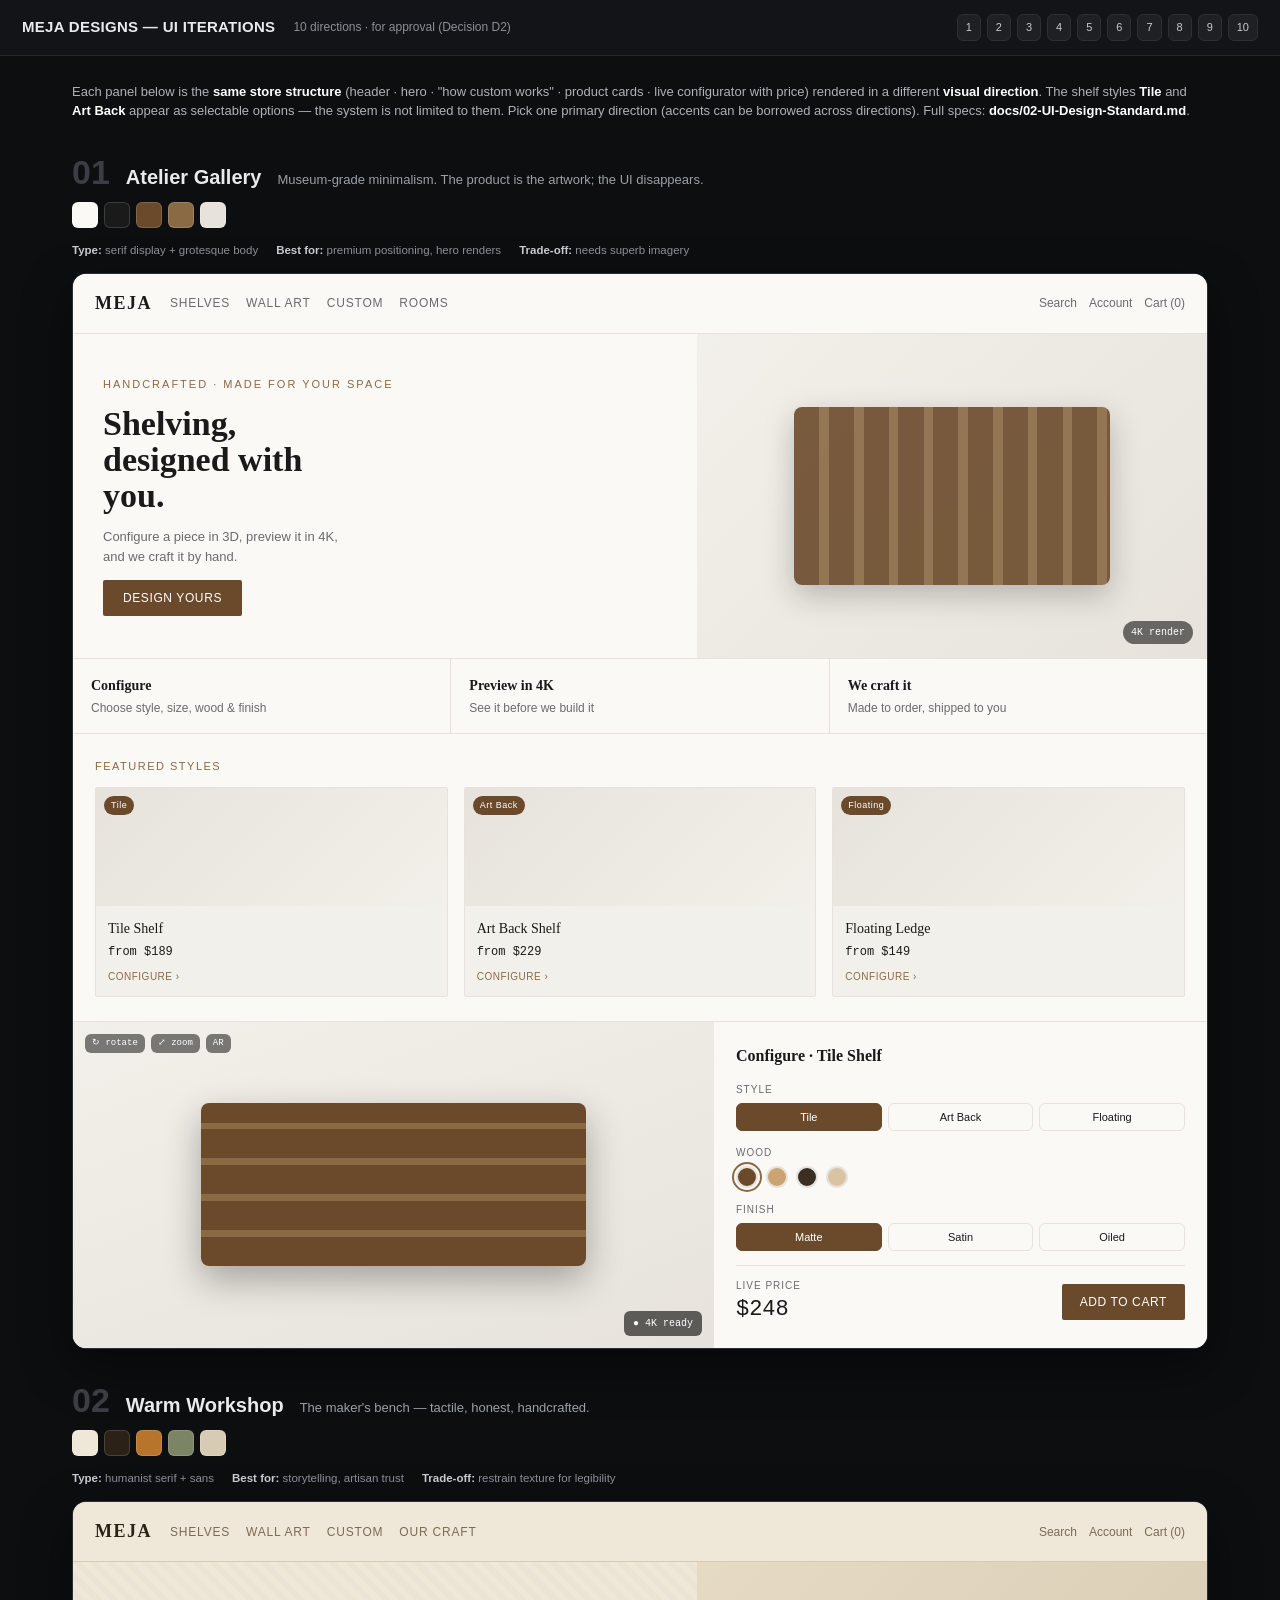
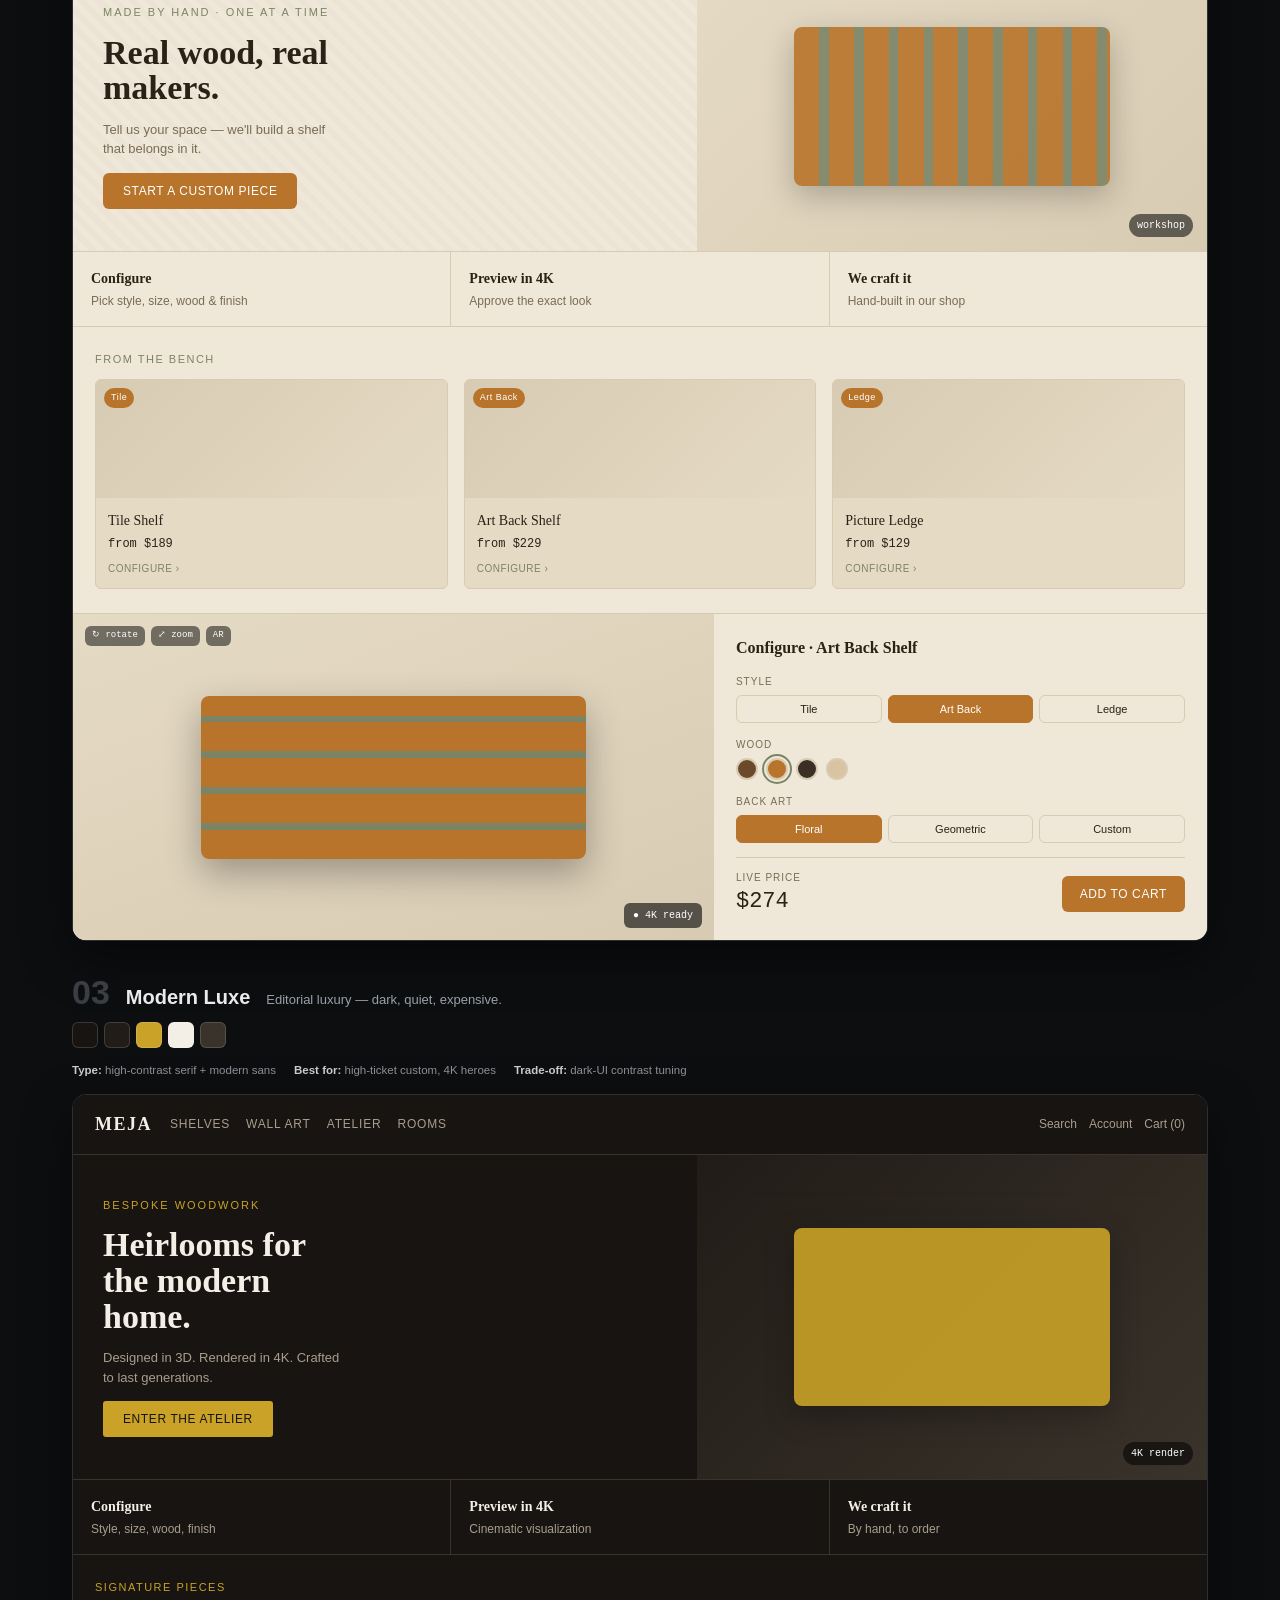
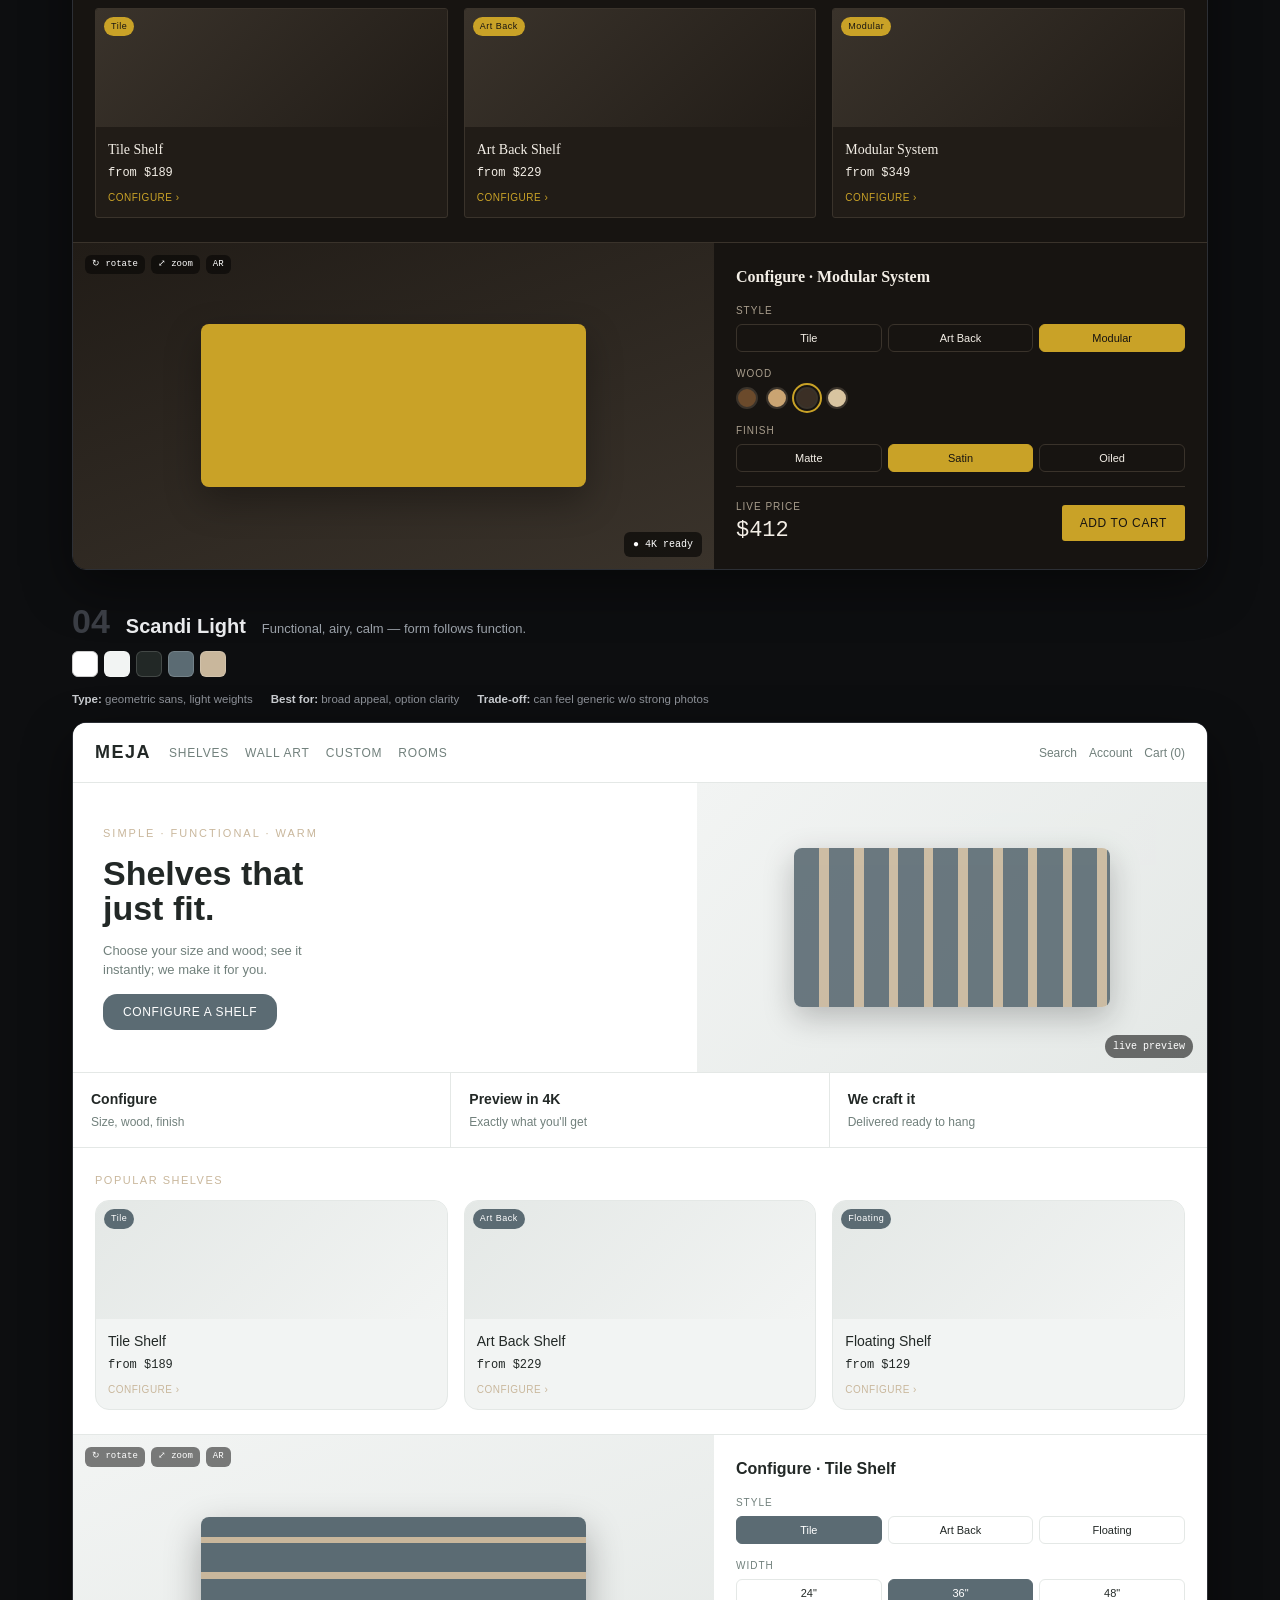
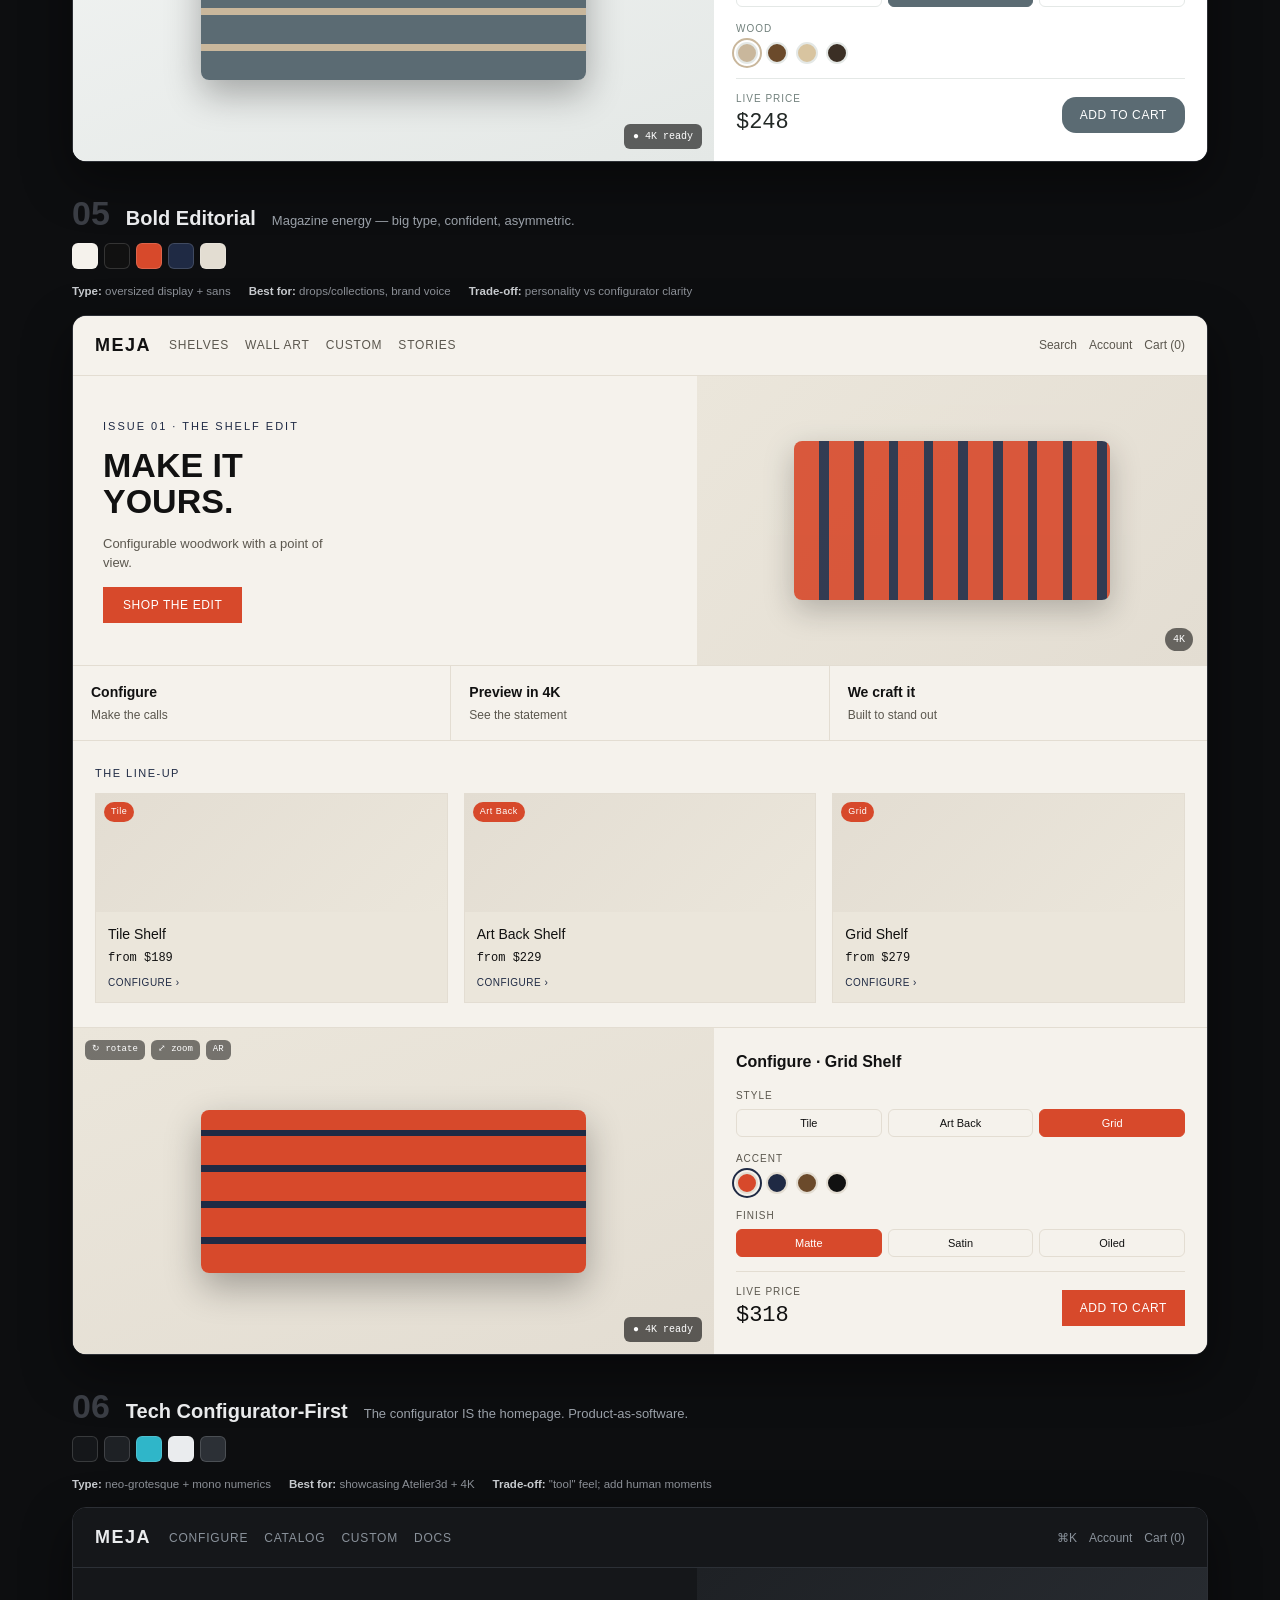
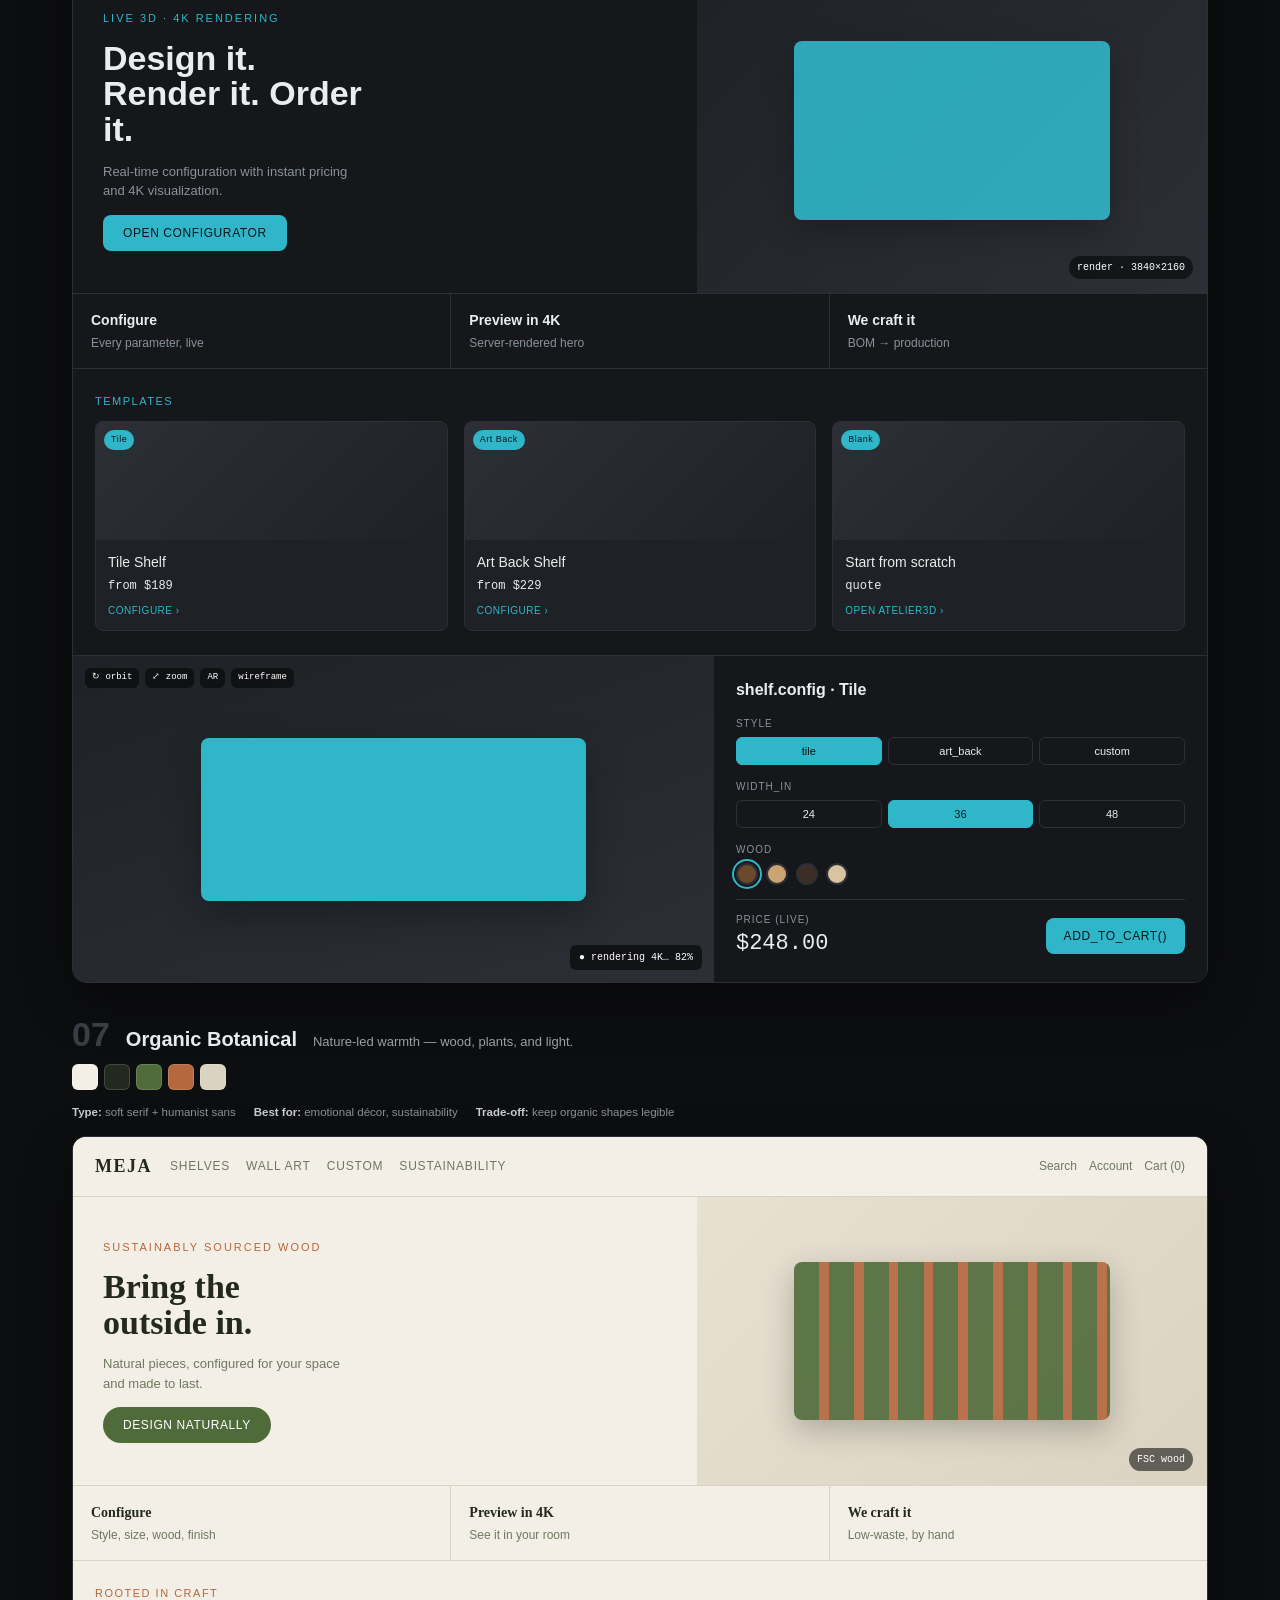
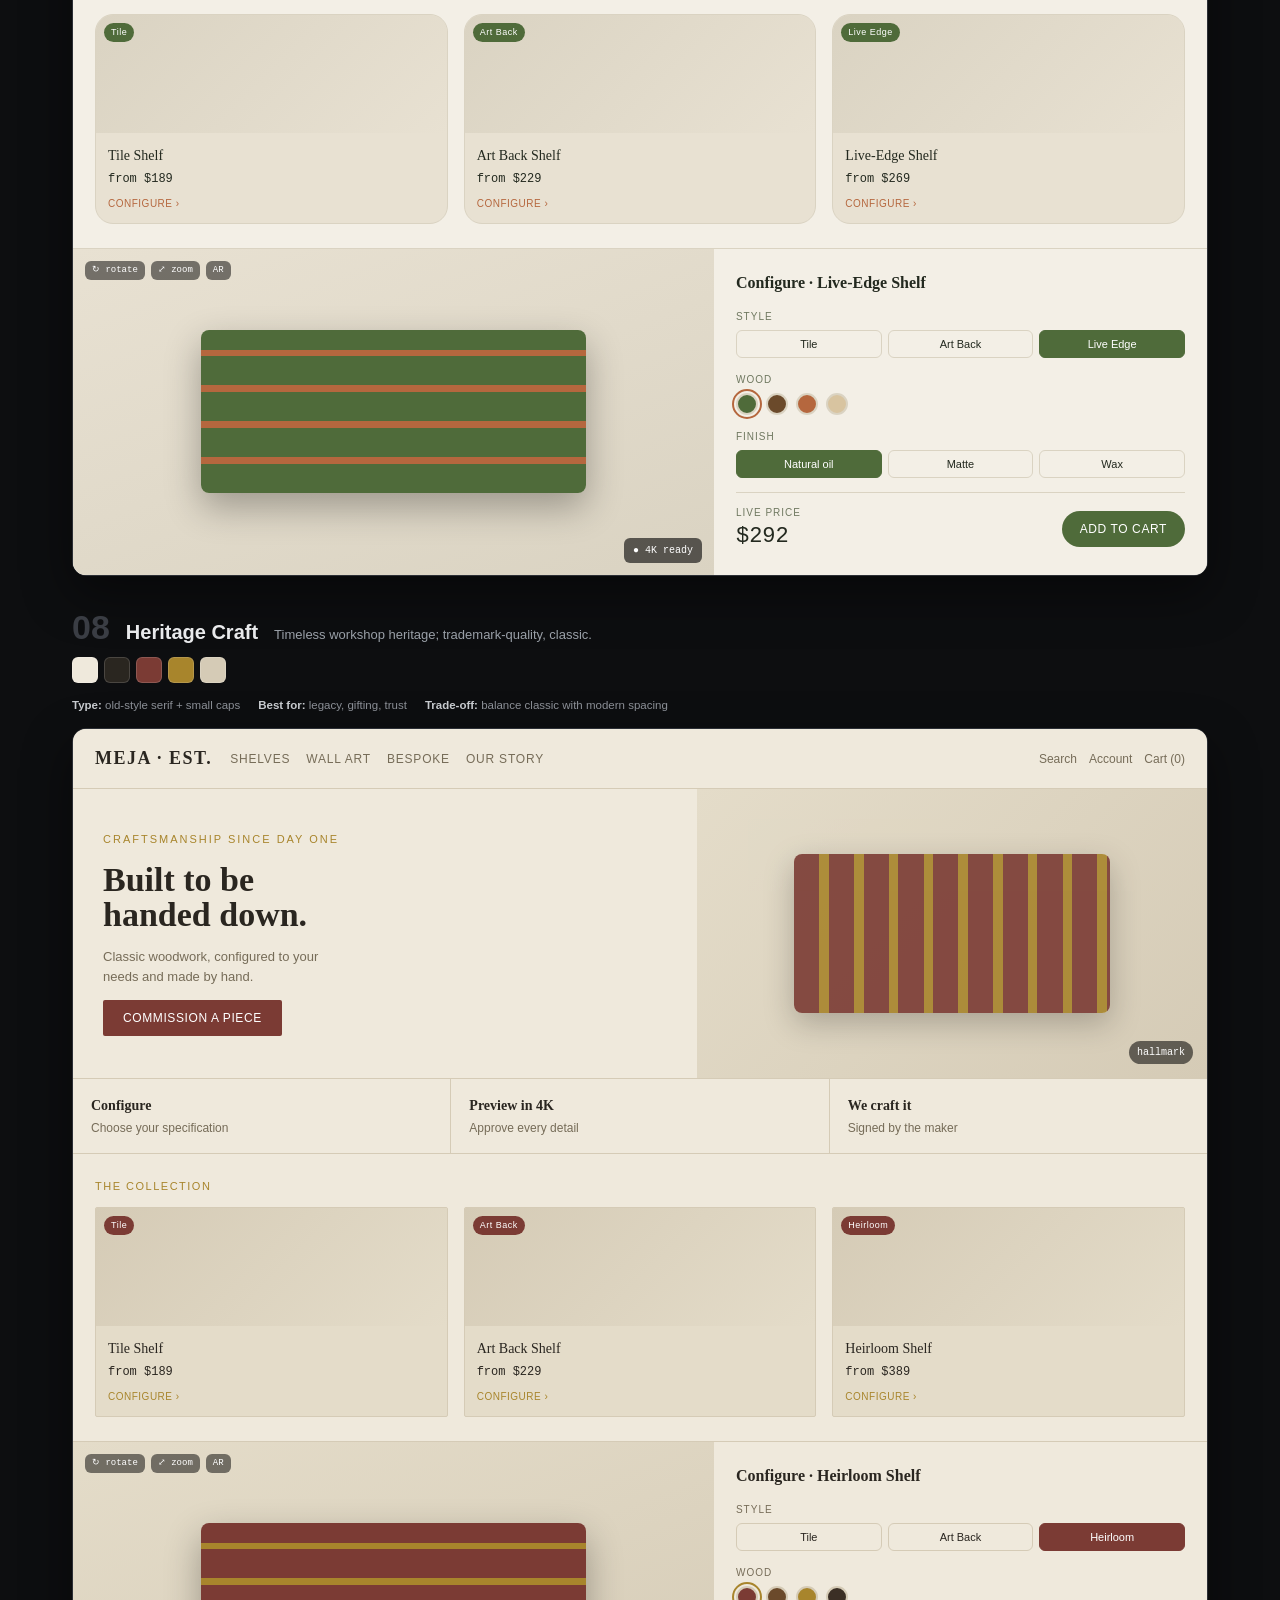
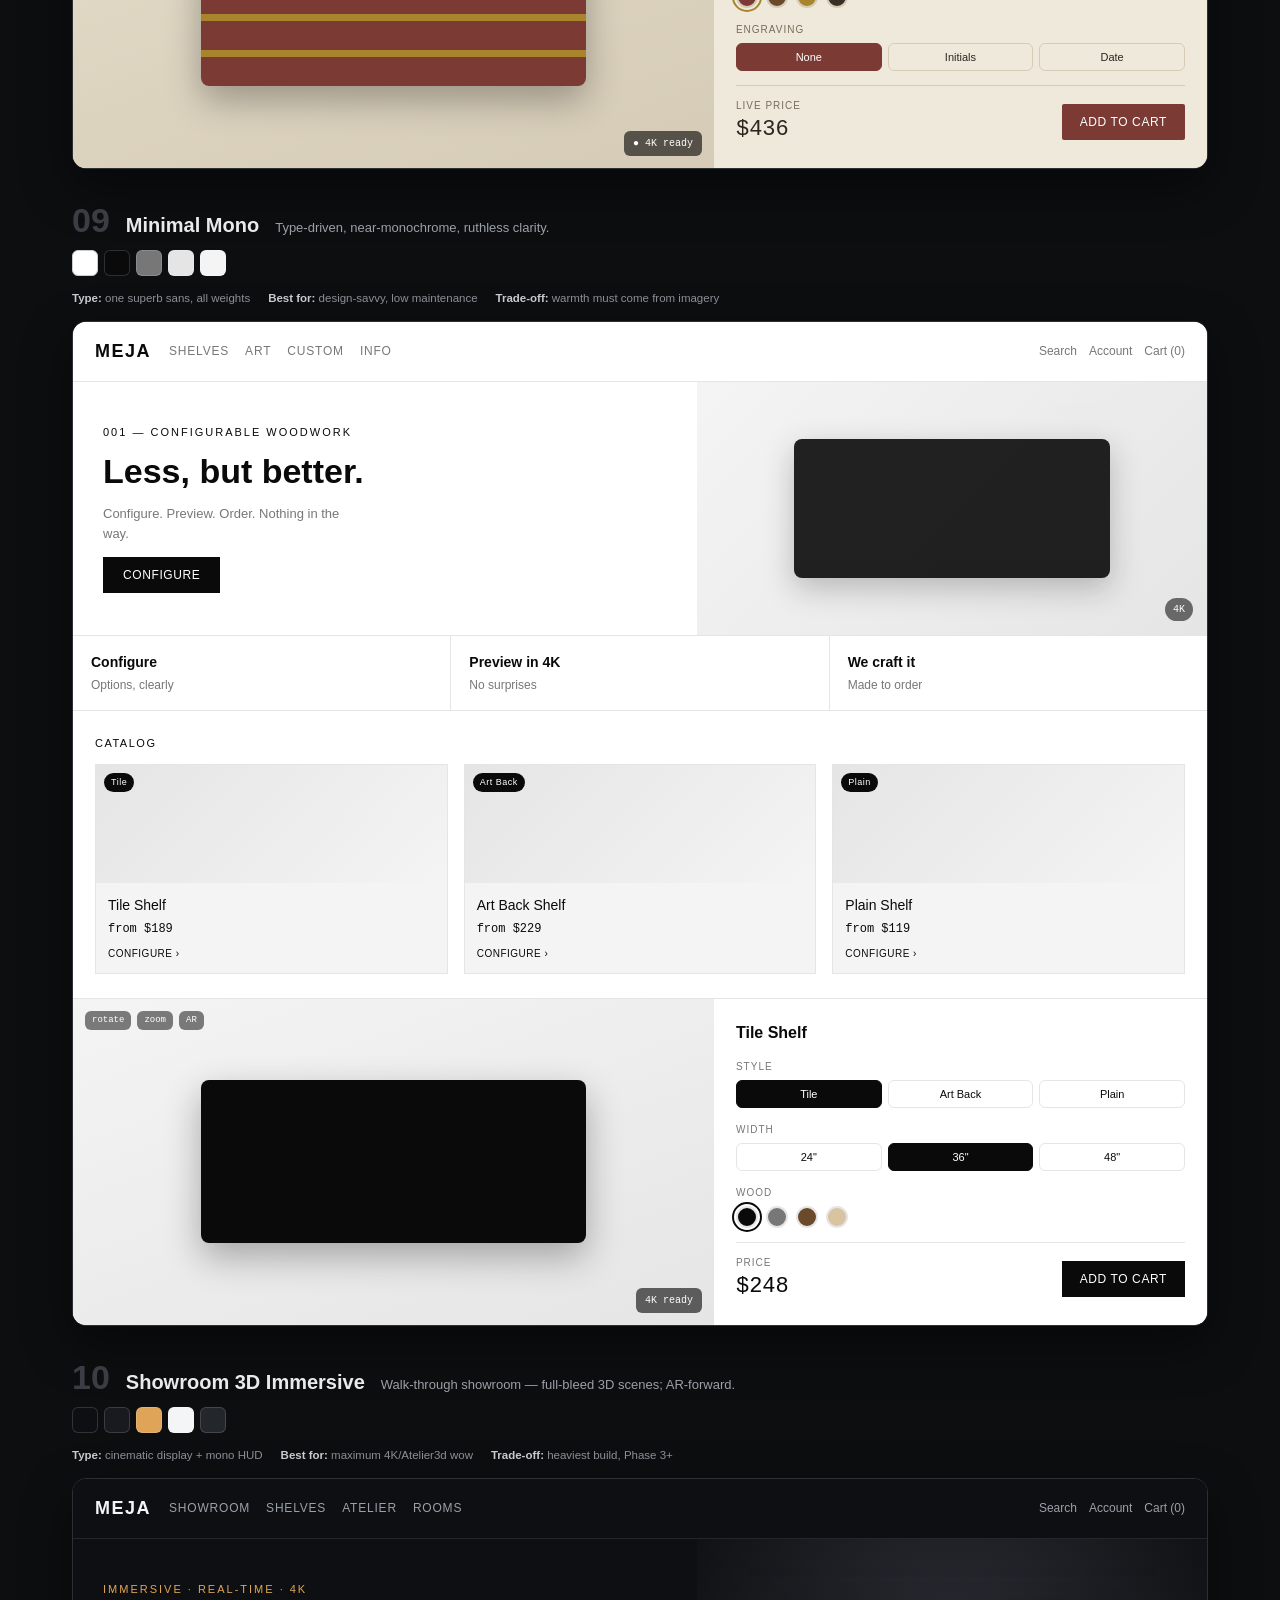
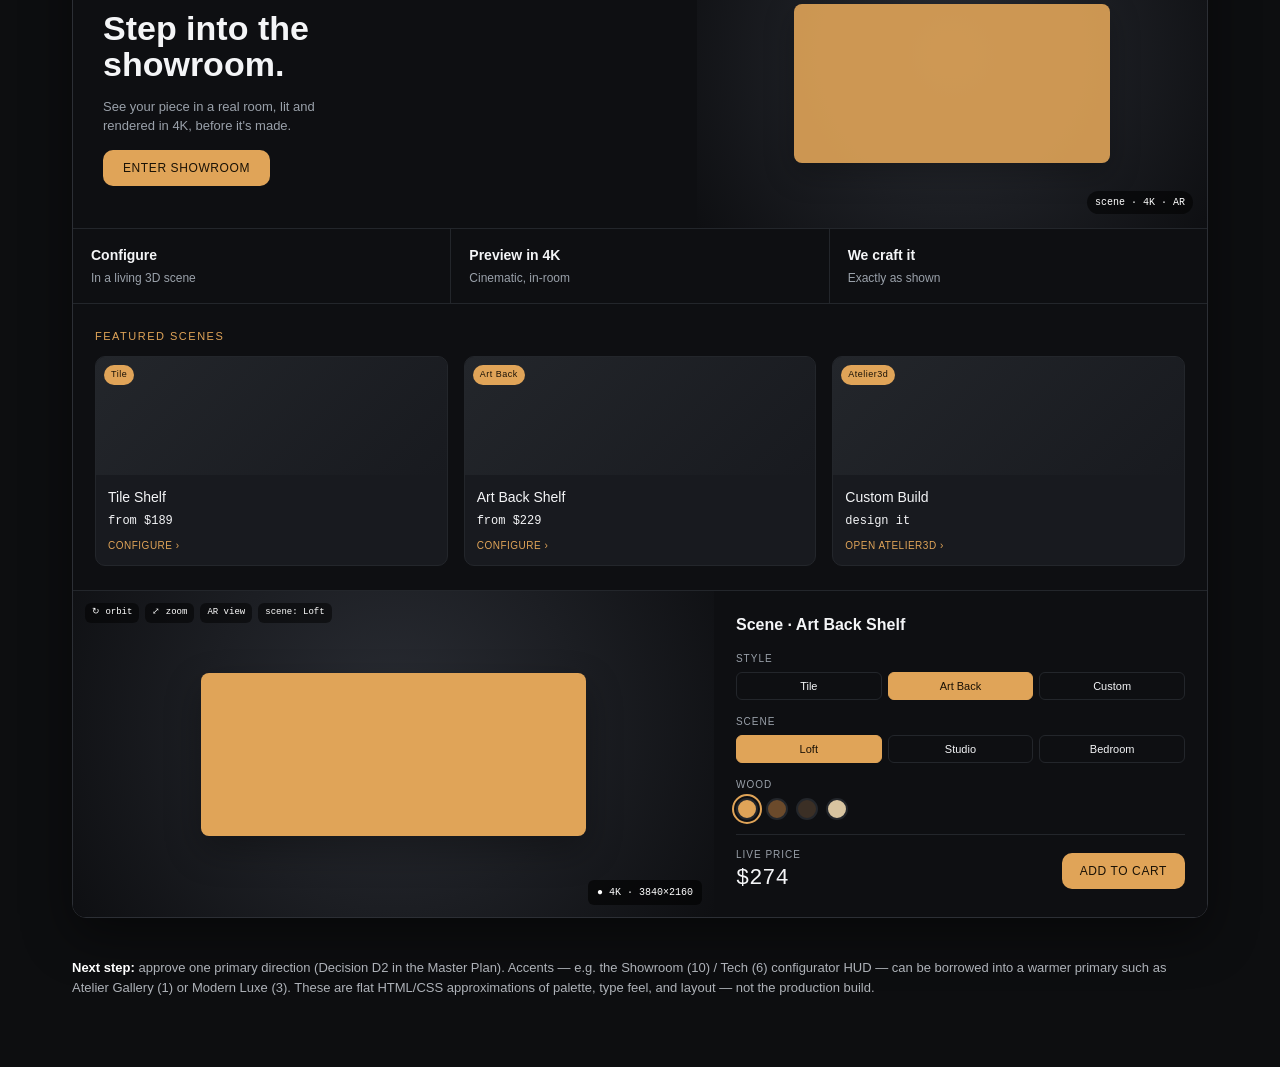
==== mockups/index.html @ ef93d85d "Add MEJA Shopify WebStore plan: master plan, UI standard (10 iterations), workflows - docs/01-Master" ====
<!DOCTYPE html>
<html lang="en">
<head>
<meta charset="UTF-8" />
<meta name="viewport" content="width=device-width, initial-scale=1.0" />
<title>MEJA Designs — 10 UI Iterations (for approval)</title>
<style>
  /* ============ GALLERY CHROME ============ */
  *{box-sizing:border-box}
  html{scroll-behavior:smooth}
  body{margin:0;font-family:-apple-system,BlinkMacSystemFont,"Segoe UI",Roboto,Helvetica,Arial,sans-serif;background:#0d0e10;color:#e9eaec;line-height:1.5}
  a{color:inherit}
  .gallery-head{position:sticky;top:0;z-index:50;background:#131417;border-bottom:1px solid #26282d;padding:14px 22px;display:flex;gap:18px;align-items:center;flex-wrap:wrap}
  .gallery-head h1{font-size:15px;margin:0;letter-spacing:.3px;font-weight:700;white-space:nowrap}
  .gallery-head .sub{color:#8b8f96;font-size:12px}
  .jump{display:flex;gap:6px;flex-wrap:wrap;margin-left:auto}
  .jump a{font-size:11px;text-decoration:none;background:#1e2024;border:1px solid #2c2f35;color:#c7cace;padding:4px 8px;border-radius:6px}
  .jump a:hover{background:#2a2d33;color:#fff}
  .intro{max-width:1180px;margin:26px auto 0;padding:0 22px;color:#aeb2b8;font-size:13px}
  .intro b{color:#fff}

  .iter{max-width:1180px;margin:34px auto;padding:0 22px;scroll-margin-top:70px}
  .iter-head{display:flex;gap:16px;align-items:baseline;flex-wrap:wrap;margin-bottom:6px}
  .iter-head .num{font-size:34px;font-weight:800;color:#3a3d44;line-height:1}
  .iter-head h2{margin:0;font-size:20px}
  .iter-head .concept{color:#9aa0a8;font-size:13px;flex:1;min-width:220px}
  .swatches{display:flex;gap:6px;margin:10px 0 14px}
  .swatches span{width:26px;height:26px;border-radius:6px;border:1px solid rgba(255,255,255,.15)}
  .meta{display:flex;gap:18px;flex-wrap:wrap;font-size:11.5px;color:#8b8f96;margin-bottom:14px}
  .meta b{color:#c7cace;font-weight:600}

  /* ============ PREVIEW FRAME ============ */
  .frame{border-radius:14px;overflow:hidden;border:1px solid #2c2f35;box-shadow:0 18px 50px rgba(0,0,0,.45)}

  /* The mini-store uses theme vars; defaults below are overridden per iteration */
  .store{
    --bg:#fff; --surface:#f6f5f2; --ink:#1a1a1a; --muted:#6b6b6b; --line:#e6e2db;
    --brand:#6b4a2b; --brandink:#fff; --accent:#9a7b53; --radius:8px;
    --display:Georgia,'Times New Roman',serif; --text:-apple-system,'Segoe UI',Roboto,Helvetica,Arial,sans-serif; --mono:'SFMono-Regular',Menlo,Consolas,monospace;
    --texture:none;
    background:var(--bg);color:var(--ink);font-family:var(--text);
  }
  .store *{box-sizing:border-box}

  /* header */
  .s-head{display:flex;align-items:center;gap:18px;padding:16px 22px;border-bottom:1px solid var(--line);background:var(--bg)}
  .s-logo{font-family:var(--display);font-weight:700;font-size:18px;letter-spacing:1.5px}
  .s-nav{display:flex;gap:16px;font-size:12px;color:var(--muted);text-transform:uppercase;letter-spacing:.8px}
  .s-icons{margin-left:auto;display:flex;gap:12px;font-size:12px;color:var(--muted)}

  /* hero */
  .s-hero{display:grid;grid-template-columns:1.1fr .9fr;gap:0;background:var(--texture),var(--bg)}
  .s-hero .copy{padding:42px 30px;display:flex;flex-direction:column;justify-content:center;gap:14px}
  .s-eyebrow{font-size:11px;letter-spacing:2px;text-transform:uppercase;color:var(--accent)}
  .s-hero h3{font-family:var(--display);font-size:34px;line-height:1.05;margin:0;max-width:14ch}
  .s-hero p{color:var(--muted);font-size:13px;margin:0;max-width:34ch}
  .s-cta{align-self:flex-start;background:var(--brand);color:var(--brandink);border:none;padding:11px 20px;border-radius:var(--radius);font-size:12px;letter-spacing:.6px;text-transform:uppercase;cursor:pointer}
  .s-cta.ghost{background:transparent;color:var(--ink);border:1px solid var(--ink)}
  .s-hero .art{background:linear-gradient(135deg,var(--surface),var(--line));position:relative;min-height:240px;display:flex;align-items:center;justify-content:center}
  .s-hero .art .chip{position:absolute;bottom:14px;right:14px;background:rgba(0,0,0,.55);color:#fff;font-size:10px;padding:4px 8px;border-radius:999px;font-family:var(--mono)}
  .s-hero .art .piece{width:62%;height:55%;border-radius:8px;background:repeating-linear-gradient(90deg,var(--brand) 0 8%,var(--accent) 8% 11%);opacity:.9;box-shadow:0 10px 30px rgba(0,0,0,.25)}

  /* steps */
  .s-steps{display:flex;gap:0;border-top:1px solid var(--line);border-bottom:1px solid var(--line)}
  .s-steps div{flex:1;padding:16px 18px;font-size:12px;color:var(--muted);border-right:1px solid var(--line)}
  .s-steps div:last-child{border-right:none}
  .s-steps b{display:block;color:var(--ink);font-family:var(--display);font-size:14px;margin-bottom:3px}

  /* cards */
  .s-cards{padding:24px 22px;background:var(--bg)}
  .s-cards .label{font-size:11px;letter-spacing:1.5px;text-transform:uppercase;color:var(--accent);margin-bottom:12px}
  .s-cards .row{display:grid;grid-template-columns:repeat(3,1fr);gap:16px}
  .card{background:var(--surface);border:1px solid var(--line);border-radius:var(--radius);overflow:hidden}
  .card .img{height:118px;background:linear-gradient(135deg,var(--line),var(--surface));position:relative}
  .card .img .style-tag{position:absolute;top:8px;left:8px;background:var(--brand);color:var(--brandink);font-size:9px;padding:3px 7px;border-radius:999px;letter-spacing:.5px}
  .card .b{padding:12px}
  .card .t{font-family:var(--display);font-size:14px;margin:0 0 4px}
  .card .p{font-family:var(--mono);font-size:12px;color:var(--ink)}
  .card .cfg{margin-top:8px;font-size:10px;letter-spacing:.5px;text-transform:uppercase;color:var(--accent)}

  /* configurator */
  .s-config{display:grid;grid-template-columns:1.3fr 1fr;border-top:1px solid var(--line);background:var(--bg)}
  .s-config .viewer{background:linear-gradient(160deg,var(--surface),var(--line));min-height:260px;position:relative;display:flex;align-items:center;justify-content:center}
  .s-config .viewer .piece{width:60%;height:50%;border-radius:8px;background:repeating-linear-gradient(0deg,var(--brand) 0 18%,var(--accent) 18% 22%);box-shadow:0 14px 36px rgba(0,0,0,.3)}
  .s-config .viewer .hud{position:absolute;top:12px;left:12px;display:flex;gap:6px}
  .s-config .viewer .hud span{background:rgba(0,0,0,.5);color:#fff;font-size:9px;padding:3px 7px;border-radius:6px;font-family:var(--mono)}
  .s-config .viewer .render{position:absolute;bottom:12px;right:12px;background:rgba(0,0,0,.6);color:#fff;font-size:10px;padding:5px 9px;border-radius:6px;font-family:var(--mono)}
  .s-config .panel{padding:22px;display:flex;flex-direction:column;gap:14px}
  .s-config .panel h4{font-family:var(--display);margin:0;font-size:16px}
  .opt label{font-size:10px;letter-spacing:1px;text-transform:uppercase;color:var(--muted);display:block;margin-bottom:6px}
  .seg{display:flex;gap:6px}
  .seg button{flex:1;font-size:11px;padding:7px;border:1px solid var(--line);background:var(--bg);color:var(--ink);border-radius:6px;cursor:pointer}
  .seg button.on{background:var(--brand);color:var(--brandink);border-color:var(--brand)}
  .dots{display:flex;gap:8px}
  .dots i{width:22px;height:22px;border-radius:999px;display:inline-block;border:2px solid var(--line)}
  .dots i.on{outline:2px solid var(--accent);outline-offset:2px}
  .priceblk{margin-top:auto;border-top:1px solid var(--line);padding-top:12px;display:flex;align-items:center;justify-content:space-between}
  .priceblk .amt{font-family:var(--mono);font-size:22px}
  .priceblk .lbl{font-size:10px;color:var(--muted);text-transform:uppercase;letter-spacing:1px}
  .addbtn{background:var(--brand);color:var(--brandink);border:none;padding:11px 18px;border-radius:var(--radius);font-size:12px;letter-spacing:.6px;text-transform:uppercase;cursor:pointer}

  .note{font-size:11px;color:#8b8f96;margin-top:10px}
  .note b{color:#c7cace}

  /* ===================== PER-ITERATION THEMES ===================== */

  /* 1 Atelier Gallery */
  .t1{--bg:#FAF9F6;--surface:#F2F0EA;--ink:#1A1A1A;--muted:#6B6B6B;--line:#E7E3DC;--brand:#6B4A2B;--brandink:#fff;--accent:#8a6a45;--radius:2px;--display:'Iowan Old Style',Georgia,serif;}
  /* 2 Warm Workshop */
  .t2{--bg:#EFE7D8;--surface:#E5DAC4;--ink:#2B2117;--muted:#7a6c55;--line:#D8CBB3;--brand:#B8742A;--brandink:#fff;--accent:#7C8466;--radius:6px;--display:Georgia,serif;--texture:repeating-linear-gradient(45deg,rgba(0,0,0,.015) 0 6px,transparent 6px 12px);}
  /* 3 Modern Luxe */
  .t3{--bg:#171411;--surface:#211C17;--ink:#F3EEE6;--muted:#a99e8d;--line:#3A332B;--brand:#C9A227;--brandink:#171411;--accent:#C9A227;--radius:3px;--display:'Didot','Bodoni MT',Georgia,serif;}
  /* 4 Scandi Light */
  .t4{--bg:#FFFFFF;--surface:#F2F4F3;--ink:#222826;--muted:#71807c;--line:#E4E8E6;--brand:#5B6B73;--brandink:#fff;--accent:#C9B79C;--radius:14px;--display:'Avenir Next','Segoe UI',sans-serif;--text:'Avenir Next','Segoe UI',Roboto,sans-serif;}
  /* 5 Bold Editorial */
  .t5{--bg:#F5F2EC;--surface:#EBE6DB;--ink:#111111;--muted:#5b574e;--line:#E3DDD2;--brand:#D7492B;--brandink:#fff;--accent:#1F2A44;--radius:0px;--display:'Archivo Black','Arial Black',sans-serif;}
  /* 6 Tech Configurator-First */
  .t6{--bg:#15171A;--surface:#1E2125;--ink:#EAECEE;--muted:#8a929b;--line:#2C3036;--brand:#2FB6C9;--brandink:#06171a;--accent:#2FB6C9;--radius:8px;--display:'Inter','Segoe UI',sans-serif;--text:'Inter','Segoe UI',Roboto,sans-serif;}
  /* 7 Organic Botanical */
  .t7{--bg:#F3EFE6;--surface:#E8E1D2;--ink:#23291F;--muted:#6f7860;--line:#DAD3C2;--brand:#4F6B3A;--brandink:#fff;--accent:#B5673E;--radius:18px;--display:Georgia,serif;}
  /* 8 Heritage Craft */
  .t8{--bg:#EFE9DC;--surface:#E4DCC9;--ink:#2A2620;--muted:#766c58;--line:#D5CBB6;--brand:#7B3B34;--brandink:#fff;--accent:#A8852C;--radius:2px;--display:'Baskerville','Hoefler Text',Georgia,serif;}
  /* 9 Minimal Mono */
  .t9{--bg:#FFFFFF;--surface:#F4F4F4;--ink:#0A0A0A;--muted:#777;--line:#E5E5E5;--brand:#0A0A0A;--brandink:#fff;--accent:#0A0A0A;--radius:0px;--display:'Helvetica Neue',Arial,sans-serif;--text:'Helvetica Neue',Arial,sans-serif;}
  /* 10 Showroom 3D Immersive */
  .t10{--bg:#0E0F12;--surface:#181A1F;--ink:#F4F5F7;--muted:#9aa1aa;--line:#23262B;--brand:#E0A458;--brandink:#1a1206;--accent:#E0A458;--radius:10px;--display:'Futura','Trebuchet MS',sans-serif;}
  .t10 .s-hero .art,.t10 .s-config .viewer{background:radial-gradient(circle at 50% 40%,#2a2d34,#0e0f12)}

  @media(max-width:760px){
    .s-hero,.s-config{grid-template-columns:1fr}
    .s-cards .row{grid-template-columns:1fr}
    .s-nav{display:none}
  }
</style>
</head>
<body>

<div class="gallery-head">
  <h1>MEJA DESIGNS — UI ITERATIONS</h1>
  <span class="sub">10 directions · for approval (Decision D2)</span>
  <nav class="jump">
    <a href="#i1">1</a><a href="#i2">2</a><a href="#i3">3</a><a href="#i4">4</a><a href="#i5">5</a>
    <a href="#i6">6</a><a href="#i7">7</a><a href="#i8">8</a><a href="#i9">9</a><a href="#i10">10</a>
  </nav>
</div>

<p class="intro">
  Each panel below is the <b>same store structure</b> (header · hero · "how custom works" · product cards · live configurator with price)
  rendered in a different <b>visual direction</b>. The shelf styles <b>Tile</b> and <b>Art&nbsp;Back</b> appear as selectable options — the system is not limited to them.
  Pick one primary direction (accents can be borrowed across directions). Full specs: <b>docs/02-UI-Design-Standard.md</b>.
</p>

<!-- TEMPLATE REPEATED PER ITERATION -->
<!-- ============ 1 ============ -->
<section class="iter" id="i1">
  <div class="iter-head"><span class="num">01</span><h2>Atelier Gallery</h2><span class="concept">Museum-grade minimalism. The product is the artwork; the UI disappears.</span></div>
  <div class="swatches"><span style="background:#FAF9F6"></span><span style="background:#1A1A1A"></span><span style="background:#6B4A2B"></span><span style="background:#8a6a45"></span><span style="background:#E7E3DC"></span></div>
  <div class="meta"><span><b>Type:</b> serif display + grotesque body</span><span><b>Best for:</b> premium positioning, hero renders</span><span><b>Trade-off:</b> needs superb imagery</span></div>
  <div class="frame"><div class="store t1">
    <div class="s-head"><div class="s-logo">MEJA</div><div class="s-nav"><span>Shelves</span><span>Wall Art</span><span>Custom</span><span>Rooms</span></div><div class="s-icons"><span>Search</span><span>Account</span><span>Cart (0)</span></div></div>
    <div class="s-hero"><div class="copy"><span class="s-eyebrow">Handcrafted · Made for your space</span><h3>Shelving, designed with you.</h3><p>Configure a piece in 3D, preview it in 4K, and we craft it by hand.</p><button class="s-cta">Design yours</button></div><div class="art"><div class="piece"></div><span class="chip">4K render</span></div></div>
    <div class="s-steps"><div><b>Configure</b>Choose style, size, wood & finish</div><div><b>Preview in 4K</b>See it before we build it</div><div><b>We craft it</b>Made to order, shipped to you</div></div>
    <div class="s-cards"><div class="label">Featured styles</div><div class="row">
      <div class="card"><div class="img"><span class="style-tag">Tile</span></div><div class="b"><p class="t">Tile Shelf</p><div class="p">from $189</div><div class="cfg">Configure ›</div></div></div>
      <div class="card"><div class="img"><span class="style-tag">Art Back</span></div><div class="b"><p class="t">Art Back Shelf</p><div class="p">from $229</div><div class="cfg">Configure ›</div></div></div>
      <div class="card"><div class="img"><span class="style-tag">Floating</span></div><div class="b"><p class="t">Floating Ledge</p><div class="p">from $149</div><div class="cfg">Configure ›</div></div></div>
    </div></div>
    <div class="s-config"><div class="viewer"><div class="hud"><span>↻ rotate</span><span>⤢ zoom</span><span>AR</span></div><div class="piece"></div><div class="render">● 4K ready</div></div>
      <div class="panel"><h4>Configure · Tile Shelf</h4>
        <div class="opt"><label>Style</label><div class="seg"><button class="on">Tile</button><button>Art Back</button><button>Floating</button></div></div>
        <div class="opt"><label>Wood</label><div class="dots"><i class="on" style="background:#6B4A2B"></i><i style="background:#caa472"></i><i style="background:#3b2f25"></i><i style="background:#d8c4a0"></i></div></div>
        <div class="opt"><label>Finish</label><div class="seg"><button class="on">Matte</button><button>Satin</button><button>Oiled</button></div></div>
        <div class="priceblk"><div><div class="lbl">Live price</div><div class="amt">$248</div></div><button class="addbtn">Add to cart</button></div>
      </div></div>
  </div></div>
</section>

<!-- ============ 2 ============ -->
<section class="iter" id="i2">
  <div class="iter-head"><span class="num">02</span><h2>Warm Workshop</h2><span class="concept">The maker's bench — tactile, honest, handcrafted.</span></div>
  <div class="swatches"><span style="background:#EFE7D8"></span><span style="background:#2B2117"></span><span style="background:#B8742A"></span><span style="background:#7C8466"></span><span style="background:#D8CBB3"></span></div>
  <div class="meta"><span><b>Type:</b> humanist serif + sans</span><span><b>Best for:</b> storytelling, artisan trust</span><span><b>Trade-off:</b> restrain texture for legibility</span></div>
  <div class="frame"><div class="store t2">
    <div class="s-head"><div class="s-logo">MEJA</div><div class="s-nav"><span>Shelves</span><span>Wall Art</span><span>Custom</span><span>Our Craft</span></div><div class="s-icons"><span>Search</span><span>Account</span><span>Cart (0)</span></div></div>
    <div class="s-hero"><div class="copy"><span class="s-eyebrow">Made by hand · One at a time</span><h3>Real wood, real makers.</h3><p>Tell us your space — we'll build a shelf that belongs in it.</p><button class="s-cta">Start a custom piece</button></div><div class="art"><div class="piece"></div><span class="chip">workshop</span></div></div>
    <div class="s-steps"><div><b>Configure</b>Pick style, size, wood & finish</div><div><b>Preview in 4K</b>Approve the exact look</div><div><b>We craft it</b>Hand-built in our shop</div></div>
    <div class="s-cards"><div class="label">From the bench</div><div class="row">
      <div class="card"><div class="img"><span class="style-tag">Tile</span></div><div class="b"><p class="t">Tile Shelf</p><div class="p">from $189</div><div class="cfg">Configure ›</div></div></div>
      <div class="card"><div class="img"><span class="style-tag">Art Back</span></div><div class="b"><p class="t">Art Back Shelf</p><div class="p">from $229</div><div class="cfg">Configure ›</div></div></div>
      <div class="card"><div class="img"><span class="style-tag">Ledge</span></div><div class="b"><p class="t">Picture Ledge</p><div class="p">from $129</div><div class="cfg">Configure ›</div></div></div>
    </div></div>
    <div class="s-config"><div class="viewer"><div class="hud"><span>↻ rotate</span><span>⤢ zoom</span><span>AR</span></div><div class="piece"></div><div class="render">● 4K ready</div></div>
      <div class="panel"><h4>Configure · Art Back Shelf</h4>
        <div class="opt"><label>Style</label><div class="seg"><button>Tile</button><button class="on">Art Back</button><button>Ledge</button></div></div>
        <div class="opt"><label>Wood</label><div class="dots"><i style="background:#6B4A2B"></i><i class="on" style="background:#B8742A"></i><i style="background:#3b2f25"></i><i style="background:#d8c4a0"></i></div></div>
        <div class="opt"><label>Back art</label><div class="seg"><button class="on">Floral</button><button>Geometric</button><button>Custom</button></div></div>
        <div class="priceblk"><div><div class="lbl">Live price</div><div class="amt">$274</div></div><button class="addbtn">Add to cart</button></div>
      </div></div>
  </div></div>
</section>

<!-- ============ 3 ============ -->
<section class="iter" id="i3">
  <div class="iter-head"><span class="num">03</span><h2>Modern Luxe</h2><span class="concept">Editorial luxury — dark, quiet, expensive.</span></div>
  <div class="swatches"><span style="background:#171411"></span><span style="background:#211C17"></span><span style="background:#C9A227"></span><span style="background:#F3EEE6"></span><span style="background:#3A332B"></span></div>
  <div class="meta"><span><b>Type:</b> high-contrast serif + modern sans</span><span><b>Best for:</b> high-ticket custom, 4K heroes</span><span><b>Trade-off:</b> dark-UI contrast tuning</span></div>
  <div class="frame"><div class="store t3">
    <div class="s-head"><div class="s-logo">MEJA</div><div class="s-nav"><span>Shelves</span><span>Wall Art</span><span>Atelier</span><span>Rooms</span></div><div class="s-icons"><span>Search</span><span>Account</span><span>Cart (0)</span></div></div>
    <div class="s-hero"><div class="copy"><span class="s-eyebrow">Bespoke woodwork</span><h3>Heirlooms for the modern home.</h3><p>Designed in 3D. Rendered in 4K. Crafted to last generations.</p><button class="s-cta">Enter the Atelier</button></div><div class="art"><div class="piece"></div><span class="chip">4K render</span></div></div>
    <div class="s-steps"><div><b>Configure</b>Style, size, wood, finish</div><div><b>Preview in 4K</b>Cinematic visualization</div><div><b>We craft it</b>By hand, to order</div></div>
    <div class="s-cards"><div class="label">Signature pieces</div><div class="row">
      <div class="card"><div class="img"><span class="style-tag">Tile</span></div><div class="b"><p class="t">Tile Shelf</p><div class="p">from $189</div><div class="cfg">Configure ›</div></div></div>
      <div class="card"><div class="img"><span class="style-tag">Art Back</span></div><div class="b"><p class="t">Art Back Shelf</p><div class="p">from $229</div><div class="cfg">Configure ›</div></div></div>
      <div class="card"><div class="img"><span class="style-tag">Modular</span></div><div class="b"><p class="t">Modular System</p><div class="p">from $349</div><div class="cfg">Configure ›</div></div></div>
    </div></div>
    <div class="s-config"><div class="viewer"><div class="hud"><span>↻ rotate</span><span>⤢ zoom</span><span>AR</span></div><div class="piece"></div><div class="render">● 4K ready</div></div>
      <div class="panel"><h4>Configure · Modular System</h4>
        <div class="opt"><label>Style</label><div class="seg"><button>Tile</button><button>Art Back</button><button class="on">Modular</button></div></div>
        <div class="opt"><label>Wood</label><div class="dots"><i style="background:#6B4A2B"></i><i style="background:#caa472"></i><i class="on" style="background:#3b2f25"></i><i style="background:#d8c4a0"></i></div></div>
        <div class="opt"><label>Finish</label><div class="seg"><button>Matte</button><button class="on">Satin</button><button>Oiled</button></div></div>
        <div class="priceblk"><div><div class="lbl">Live price</div><div class="amt">$412</div></div><button class="addbtn">Add to cart</button></div>
      </div></div>
  </div></div>
</section>

<!-- ============ 4 ============ -->
<section class="iter" id="i4">
  <div class="iter-head"><span class="num">04</span><h2>Scandi Light</h2><span class="concept">Functional, airy, calm — form follows function.</span></div>
  <div class="swatches"><span style="background:#FFFFFF;border-color:#ccc"></span><span style="background:#F2F4F3"></span><span style="background:#222826"></span><span style="background:#5B6B73"></span><span style="background:#C9B79C"></span></div>
  <div class="meta"><span><b>Type:</b> geometric sans, light weights</span><span><b>Best for:</b> broad appeal, option clarity</span><span><b>Trade-off:</b> can feel generic w/o strong photos</span></div>
  <div class="frame"><div class="store t4">
    <div class="s-head"><div class="s-logo">MEJA</div><div class="s-nav"><span>Shelves</span><span>Wall Art</span><span>Custom</span><span>Rooms</span></div><div class="s-icons"><span>Search</span><span>Account</span><span>Cart (0)</span></div></div>
    <div class="s-hero"><div class="copy"><span class="s-eyebrow">Simple · Functional · Warm</span><h3>Shelves that just fit.</h3><p>Choose your size and wood; see it instantly; we make it for you.</p><button class="s-cta">Configure a shelf</button></div><div class="art"><div class="piece"></div><span class="chip">live preview</span></div></div>
    <div class="s-steps"><div><b>Configure</b>Size, wood, finish</div><div><b>Preview in 4K</b>Exactly what you'll get</div><div><b>We craft it</b>Delivered ready to hang</div></div>
    <div class="s-cards"><div class="label">Popular shelves</div><div class="row">
      <div class="card"><div class="img"><span class="style-tag">Tile</span></div><div class="b"><p class="t">Tile Shelf</p><div class="p">from $189</div><div class="cfg">Configure ›</div></div></div>
      <div class="card"><div class="img"><span class="style-tag">Art Back</span></div><div class="b"><p class="t">Art Back Shelf</p><div class="p">from $229</div><div class="cfg">Configure ›</div></div></div>
      <div class="card"><div class="img"><span class="style-tag">Floating</span></div><div class="b"><p class="t">Floating Shelf</p><div class="p">from $129</div><div class="cfg">Configure ›</div></div></div>
    </div></div>
    <div class="s-config"><div class="viewer"><div class="hud"><span>↻ rotate</span><span>⤢ zoom</span><span>AR</span></div><div class="piece"></div><div class="render">● 4K ready</div></div>
      <div class="panel"><h4>Configure · Tile Shelf</h4>
        <div class="opt"><label>Style</label><div class="seg"><button class="on">Tile</button><button>Art Back</button><button>Floating</button></div></div>
        <div class="opt"><label>Width</label><div class="seg"><button>24"</button><button class="on">36"</button><button>48"</button></div></div>
        <div class="opt"><label>Wood</label><div class="dots"><i class="on" style="background:#C9B79C"></i><i style="background:#6B4A2B"></i><i style="background:#d8c4a0"></i><i style="background:#3b2f25"></i></div></div>
        <div class="priceblk"><div><div class="lbl">Live price</div><div class="amt">$248</div></div><button class="addbtn">Add to cart</button></div>
      </div></div>
  </div></div>
</section>

<!-- ============ 5 ============ -->
<section class="iter" id="i5">
  <div class="iter-head"><span class="num">05</span><h2>Bold Editorial</h2><span class="concept">Magazine energy — big type, confident, asymmetric.</span></div>
  <div class="swatches"><span style="background:#F5F2EC"></span><span style="background:#111111"></span><span style="background:#D7492B"></span><span style="background:#1F2A44"></span><span style="background:#E3DDD2"></span></div>
  <div class="meta"><span><b>Type:</b> oversized display + sans</span><span><b>Best for:</b> drops/collections, brand voice</span><span><b>Trade-off:</b> personality vs configurator clarity</span></div>
  <div class="frame"><div class="store t5">
    <div class="s-head"><div class="s-logo">MEJA</div><div class="s-nav"><span>Shelves</span><span>Wall Art</span><span>Custom</span><span>Stories</span></div><div class="s-icons"><span>Search</span><span>Account</span><span>Cart (0)</span></div></div>
    <div class="s-hero"><div class="copy"><span class="s-eyebrow">Issue 01 · The Shelf Edit</span><h3>MAKE IT YOURS.</h3><p>Configurable woodwork with a point of view.</p><button class="s-cta">Shop the edit</button></div><div class="art"><div class="piece"></div><span class="chip">4K</span></div></div>
    <div class="s-steps"><div><b>Configure</b>Make the calls</div><div><b>Preview in 4K</b>See the statement</div><div><b>We craft it</b>Built to stand out</div></div>
    <div class="s-cards"><div class="label">The line-up</div><div class="row">
      <div class="card"><div class="img"><span class="style-tag">Tile</span></div><div class="b"><p class="t">Tile Shelf</p><div class="p">from $189</div><div class="cfg">Configure ›</div></div></div>
      <div class="card"><div class="img"><span class="style-tag">Art Back</span></div><div class="b"><p class="t">Art Back Shelf</p><div class="p">from $229</div><div class="cfg">Configure ›</div></div></div>
      <div class="card"><div class="img"><span class="style-tag">Grid</span></div><div class="b"><p class="t">Grid Shelf</p><div class="p">from $279</div><div class="cfg">Configure ›</div></div></div>
    </div></div>
    <div class="s-config"><div class="viewer"><div class="hud"><span>↻ rotate</span><span>⤢ zoom</span><span>AR</span></div><div class="piece"></div><div class="render">● 4K ready</div></div>
      <div class="panel"><h4>Configure · Grid Shelf</h4>
        <div class="opt"><label>Style</label><div class="seg"><button>Tile</button><button>Art Back</button><button class="on">Grid</button></div></div>
        <div class="opt"><label>Accent</label><div class="dots"><i class="on" style="background:#D7492B"></i><i style="background:#1F2A44"></i><i style="background:#6B4A2B"></i><i style="background:#111"></i></div></div>
        <div class="opt"><label>Finish</label><div class="seg"><button class="on">Matte</button><button>Satin</button><button>Oiled</button></div></div>
        <div class="priceblk"><div><div class="lbl">Live price</div><div class="amt">$318</div></div><button class="addbtn">Add to cart</button></div>
      </div></div>
  </div></div>
</section>

<!-- ============ 6 ============ -->
<section class="iter" id="i6">
  <div class="iter-head"><span class="num">06</span><h2>Tech Configurator-First</h2><span class="concept">The configurator IS the homepage. Product-as-software.</span></div>
  <div class="swatches"><span style="background:#15171A"></span><span style="background:#1E2125"></span><span style="background:#2FB6C9"></span><span style="background:#EAECEE"></span><span style="background:#2C3036"></span></div>
  <div class="meta"><span><b>Type:</b> neo-grotesque + mono numerics</span><span><b>Best for:</b> showcasing Atelier3d + 4K</span><span><b>Trade-off:</b> "tool" feel; add human moments</span></div>
  <div class="frame"><div class="store t6">
    <div class="s-head"><div class="s-logo">MEJA</div><div class="s-nav"><span>Configure</span><span>Catalog</span><span>Custom</span><span>Docs</span></div><div class="s-icons"><span>⌘K</span><span>Account</span><span>Cart (0)</span></div></div>
    <div class="s-hero"><div class="copy"><span class="s-eyebrow">Live 3D · 4K rendering</span><h3>Design it. Render it. Order it.</h3><p>Real-time configuration with instant pricing and 4K visualization.</p><button class="s-cta">Open configurator</button></div><div class="art"><div class="piece"></div><span class="chip">render · 3840×2160</span></div></div>
    <div class="s-steps"><div><b>Configure</b>Every parameter, live</div><div><b>Preview in 4K</b>Server-rendered hero</div><div><b>We craft it</b>BOM → production</div></div>
    <div class="s-cards"><div class="label">Templates</div><div class="row">
      <div class="card"><div class="img"><span class="style-tag">Tile</span></div><div class="b"><p class="t">Tile Shelf</p><div class="p">from $189</div><div class="cfg">Configure ›</div></div></div>
      <div class="card"><div class="img"><span class="style-tag">Art Back</span></div><div class="b"><p class="t">Art Back Shelf</p><div class="p">from $229</div><div class="cfg">Configure ›</div></div></div>
      <div class="card"><div class="img"><span class="style-tag">Blank</span></div><div class="b"><p class="t">Start from scratch</p><div class="p">quote</div><div class="cfg">Open Atelier3d ›</div></div></div>
    </div></div>
    <div class="s-config"><div class="viewer"><div class="hud"><span>↻ orbit</span><span>⤢ zoom</span><span>AR</span><span>wireframe</span></div><div class="piece"></div><div class="render">● rendering 4K… 82%</div></div>
      <div class="panel"><h4>shelf.config · Tile</h4>
        <div class="opt"><label>style</label><div class="seg"><button class="on">tile</button><button>art_back</button><button>custom</button></div></div>
        <div class="opt"><label>width_in</label><div class="seg"><button>24</button><button class="on">36</button><button>48</button></div></div>
        <div class="opt"><label>wood</label><div class="dots"><i class="on" style="background:#6B4A2B"></i><i style="background:#caa472"></i><i style="background:#3b2f25"></i><i style="background:#d8c4a0"></i></div></div>
        <div class="priceblk"><div><div class="lbl">price (live)</div><div class="amt">$248.00</div></div><button class="addbtn">add_to_cart()</button></div>
      </div></div>
  </div></div>
</section>

<!-- ============ 7 ============ -->
<section class="iter" id="i7">
  <div class="iter-head"><span class="num">07</span><h2>Organic Botanical</h2><span class="concept">Nature-led warmth — wood, plants, and light.</span></div>
  <div class="swatches"><span style="background:#F3EFE6"></span><span style="background:#23291F"></span><span style="background:#4F6B3A"></span><span style="background:#B5673E"></span><span style="background:#DAD3C2"></span></div>
  <div class="meta"><span><b>Type:</b> soft serif + humanist sans</span><span><b>Best for:</b> emotional décor, sustainability</span><span><b>Trade-off:</b> keep organic shapes legible</span></div>
  <div class="frame"><div class="store t7">
    <div class="s-head"><div class="s-logo">MEJA</div><div class="s-nav"><span>Shelves</span><span>Wall Art</span><span>Custom</span><span>Sustainability</span></div><div class="s-icons"><span>Search</span><span>Account</span><span>Cart (0)</span></div></div>
    <div class="s-hero"><div class="copy"><span class="s-eyebrow">Sustainably sourced wood</span><h3>Bring the outside in.</h3><p>Natural pieces, configured for your space and made to last.</p><button class="s-cta">Design naturally</button></div><div class="art"><div class="piece"></div><span class="chip">FSC wood</span></div></div>
    <div class="s-steps"><div><b>Configure</b>Style, size, wood, finish</div><div><b>Preview in 4K</b>See it in your room</div><div><b>We craft it</b>Low-waste, by hand</div></div>
    <div class="s-cards"><div class="label">Rooted in craft</div><div class="row">
      <div class="card"><div class="img"><span class="style-tag">Tile</span></div><div class="b"><p class="t">Tile Shelf</p><div class="p">from $189</div><div class="cfg">Configure ›</div></div></div>
      <div class="card"><div class="img"><span class="style-tag">Art Back</span></div><div class="b"><p class="t">Art Back Shelf</p><div class="p">from $229</div><div class="cfg">Configure ›</div></div></div>
      <div class="card"><div class="img"><span class="style-tag">Live Edge</span></div><div class="b"><p class="t">Live-Edge Shelf</p><div class="p">from $269</div><div class="cfg">Configure ›</div></div></div>
    </div></div>
    <div class="s-config"><div class="viewer"><div class="hud"><span>↻ rotate</span><span>⤢ zoom</span><span>AR</span></div><div class="piece"></div><div class="render">● 4K ready</div></div>
      <div class="panel"><h4>Configure · Live-Edge Shelf</h4>
        <div class="opt"><label>Style</label><div class="seg"><button>Tile</button><button>Art Back</button><button class="on">Live Edge</button></div></div>
        <div class="opt"><label>Wood</label><div class="dots"><i class="on" style="background:#4F6B3A"></i><i style="background:#6B4A2B"></i><i style="background:#B5673E"></i><i style="background:#d8c4a0"></i></div></div>
        <div class="opt"><label>Finish</label><div class="seg"><button class="on">Natural oil</button><button>Matte</button><button>Wax</button></div></div>
        <div class="priceblk"><div><div class="lbl">Live price</div><div class="amt">$292</div></div><button class="addbtn">Add to cart</button></div>
      </div></div>
  </div></div>
</section>

<!-- ============ 8 ============ -->
<section class="iter" id="i8">
  <div class="iter-head"><span class="num">08</span><h2>Heritage Craft</h2><span class="concept">Timeless workshop heritage; trademark-quality, classic.</span></div>
  <div class="swatches"><span style="background:#EFE9DC"></span><span style="background:#2A2620"></span><span style="background:#7B3B34"></span><span style="background:#A8852C"></span><span style="background:#D5CBB6"></span></div>
  <div class="meta"><span><b>Type:</b> old-style serif + small caps</span><span><b>Best for:</b> legacy, gifting, trust</span><span><b>Trade-off:</b> balance classic with modern spacing</span></div>
  <div class="frame"><div class="store t8">
    <div class="s-head"><div class="s-logo">MEJA · EST.</div><div class="s-nav"><span>Shelves</span><span>Wall Art</span><span>Bespoke</span><span>Our Story</span></div><div class="s-icons"><span>Search</span><span>Account</span><span>Cart (0)</span></div></div>
    <div class="s-hero"><div class="copy"><span class="s-eyebrow">Craftsmanship since day one</span><h3>Built to be handed down.</h3><p>Classic woodwork, configured to your needs and made by hand.</p><button class="s-cta">Commission a piece</button></div><div class="art"><div class="piece"></div><span class="chip">hallmark</span></div></div>
    <div class="s-steps"><div><b>Configure</b>Choose your specification</div><div><b>Preview in 4K</b>Approve every detail</div><div><b>We craft it</b>Signed by the maker</div></div>
    <div class="s-cards"><div class="label">The collection</div><div class="row">
      <div class="card"><div class="img"><span class="style-tag">Tile</span></div><div class="b"><p class="t">Tile Shelf</p><div class="p">from $189</div><div class="cfg">Configure ›</div></div></div>
      <div class="card"><div class="img"><span class="style-tag">Art Back</span></div><div class="b"><p class="t">Art Back Shelf</p><div class="p">from $229</div><div class="cfg">Configure ›</div></div></div>
      <div class="card"><div class="img"><span class="style-tag">Heirloom</span></div><div class="b"><p class="t">Heirloom Shelf</p><div class="p">from $389</div><div class="cfg">Configure ›</div></div></div>
    </div></div>
    <div class="s-config"><div class="viewer"><div class="hud"><span>↻ rotate</span><span>⤢ zoom</span><span>AR</span></div><div class="piece"></div><div class="render">● 4K ready</div></div>
      <div class="panel"><h4>Configure · Heirloom Shelf</h4>
        <div class="opt"><label>Style</label><div class="seg"><button>Tile</button><button>Art Back</button><button class="on">Heirloom</button></div></div>
        <div class="opt"><label>Wood</label><div class="dots"><i class="on" style="background:#7B3B34"></i><i style="background:#6B4A2B"></i><i style="background:#A8852C"></i><i style="background:#3b2f25"></i></div></div>
        <div class="opt"><label>Engraving</label><div class="seg"><button class="on">None</button><button>Initials</button><button>Date</button></div></div>
        <div class="priceblk"><div><div class="lbl">Live price</div><div class="amt">$436</div></div><button class="addbtn">Add to cart</button></div>
      </div></div>
  </div></div>
</section>

<!-- ============ 9 ============ -->
<section class="iter" id="i9">
  <div class="iter-head"><span class="num">09</span><h2>Minimal Mono</h2><span class="concept">Type-driven, near-monochrome, ruthless clarity.</span></div>
  <div class="swatches"><span style="background:#FFFFFF;border-color:#ccc"></span><span style="background:#0A0A0A"></span><span style="background:#777"></span><span style="background:#E5E5E5"></span><span style="background:#F4F4F4"></span></div>
  <div class="meta"><span><b>Type:</b> one superb sans, all weights</span><span><b>Best for:</b> design-savvy, low maintenance</span><span><b>Trade-off:</b> warmth must come from imagery</span></div>
  <div class="frame"><div class="store t9">
    <div class="s-head"><div class="s-logo">MEJA</div><div class="s-nav"><span>Shelves</span><span>Art</span><span>Custom</span><span>Info</span></div><div class="s-icons"><span>Search</span><span>Account</span><span>Cart (0)</span></div></div>
    <div class="s-hero"><div class="copy"><span class="s-eyebrow">001 — Configurable woodwork</span><h3>Less, but better.</h3><p>Configure. Preview. Order. Nothing in the way.</p><button class="s-cta">Configure</button></div><div class="art"><div class="piece"></div><span class="chip">4K</span></div></div>
    <div class="s-steps"><div><b>Configure</b>Options, clearly</div><div><b>Preview in 4K</b>No surprises</div><div><b>We craft it</b>Made to order</div></div>
    <div class="s-cards"><div class="label">Catalog</div><div class="row">
      <div class="card"><div class="img"><span class="style-tag">Tile</span></div><div class="b"><p class="t">Tile Shelf</p><div class="p">from $189</div><div class="cfg">Configure ›</div></div></div>
      <div class="card"><div class="img"><span class="style-tag">Art Back</span></div><div class="b"><p class="t">Art Back Shelf</p><div class="p">from $229</div><div class="cfg">Configure ›</div></div></div>
      <div class="card"><div class="img"><span class="style-tag">Plain</span></div><div class="b"><p class="t">Plain Shelf</p><div class="p">from $119</div><div class="cfg">Configure ›</div></div></div>
    </div></div>
    <div class="s-config"><div class="viewer"><div class="hud"><span>rotate</span><span>zoom</span><span>AR</span></div><div class="piece"></div><div class="render">4K ready</div></div>
      <div class="panel"><h4>Tile Shelf</h4>
        <div class="opt"><label>Style</label><div class="seg"><button class="on">Tile</button><button>Art Back</button><button>Plain</button></div></div>
        <div class="opt"><label>Width</label><div class="seg"><button>24"</button><button class="on">36"</button><button>48"</button></div></div>
        <div class="opt"><label>Wood</label><div class="dots"><i class="on" style="background:#0A0A0A"></i><i style="background:#777"></i><i style="background:#6B4A2B"></i><i style="background:#d8c4a0"></i></div></div>
        <div class="priceblk"><div><div class="lbl">Price</div><div class="amt">$248</div></div><button class="addbtn">Add to cart</button></div>
      </div></div>
  </div></div>
</section>

<!-- ============ 10 ============ -->
<section class="iter" id="i10">
  <div class="iter-head"><span class="num">10</span><h2>Showroom 3D Immersive</h2><span class="concept">Walk-through showroom — full-bleed 3D scenes; AR-forward.</span></div>
  <div class="swatches"><span style="background:#0E0F12"></span><span style="background:#181A1F"></span><span style="background:#E0A458"></span><span style="background:#F4F5F7"></span><span style="background:#23262B"></span></div>
  <div class="meta"><span><b>Type:</b> cinematic display + mono HUD</span><span><b>Best for:</b> maximum 4K/Atelier3d wow</span><span><b>Trade-off:</b> heaviest build, Phase 3+</span></div>
  <div class="frame"><div class="store t10">
    <div class="s-head"><div class="s-logo">MEJA</div><div class="s-nav"><span>Showroom</span><span>Shelves</span><span>Atelier</span><span>Rooms</span></div><div class="s-icons"><span>Search</span><span>Account</span><span>Cart (0)</span></div></div>
    <div class="s-hero"><div class="copy"><span class="s-eyebrow">Immersive · Real-time · 4K</span><h3>Step into the showroom.</h3><p>See your piece in a real room, lit and rendered in 4K, before it's made.</p><button class="s-cta">Enter showroom</button></div><div class="art"><div class="piece"></div><span class="chip">scene · 4K · AR</span></div></div>
    <div class="s-steps"><div><b>Configure</b>In a living 3D scene</div><div><b>Preview in 4K</b>Cinematic, in-room</div><div><b>We craft it</b>Exactly as shown</div></div>
    <div class="s-cards"><div class="label">Featured scenes</div><div class="row">
      <div class="card"><div class="img"><span class="style-tag">Tile</span></div><div class="b"><p class="t">Tile Shelf</p><div class="p">from $189</div><div class="cfg">Configure ›</div></div></div>
      <div class="card"><div class="img"><span class="style-tag">Art Back</span></div><div class="b"><p class="t">Art Back Shelf</p><div class="p">from $229</div><div class="cfg">Configure ›</div></div></div>
      <div class="card"><div class="img"><span class="style-tag">Atelier3d</span></div><div class="b"><p class="t">Custom Build</p><div class="p">design it</div><div class="cfg">Open Atelier3d ›</div></div></div>
    </div></div>
    <div class="s-config"><div class="viewer"><div class="hud"><span>↻ orbit</span><span>⤢ zoom</span><span>AR view</span><span>scene: Loft</span></div><div class="piece"></div><div class="render">● 4K · 3840×2160</div></div>
      <div class="panel"><h4>Scene · Art Back Shelf</h4>
        <div class="opt"><label>Style</label><div class="seg"><button>Tile</button><button class="on">Art Back</button><button>Custom</button></div></div>
        <div class="opt"><label>Scene</label><div class="seg"><button class="on">Loft</button><button>Studio</button><button>Bedroom</button></div></div>
        <div class="opt"><label>Wood</label><div class="dots"><i class="on" style="background:#E0A458"></i><i style="background:#6B4A2B"></i><i style="background:#3b2f25"></i><i style="background:#d8c4a0"></i></div></div>
        <div class="priceblk"><div><div class="lbl">Live price</div><div class="amt">$274</div></div><button class="addbtn">Add to cart</button></div>
      </div></div>
  </div></div>
</section>

<p class="intro" style="margin:40px auto 70px">
  <b>Next step:</b> approve one primary direction (Decision&nbsp;D2 in the Master Plan). Accents — e.g. the Showroom (10) / Tech (6) configurator HUD — can be borrowed into a warmer primary such as Atelier&nbsp;Gallery (1) or Modern&nbsp;Luxe (3). These are flat HTML/CSS approximations of palette, type feel, and layout — not the production build.
</p>

</body>
</html>
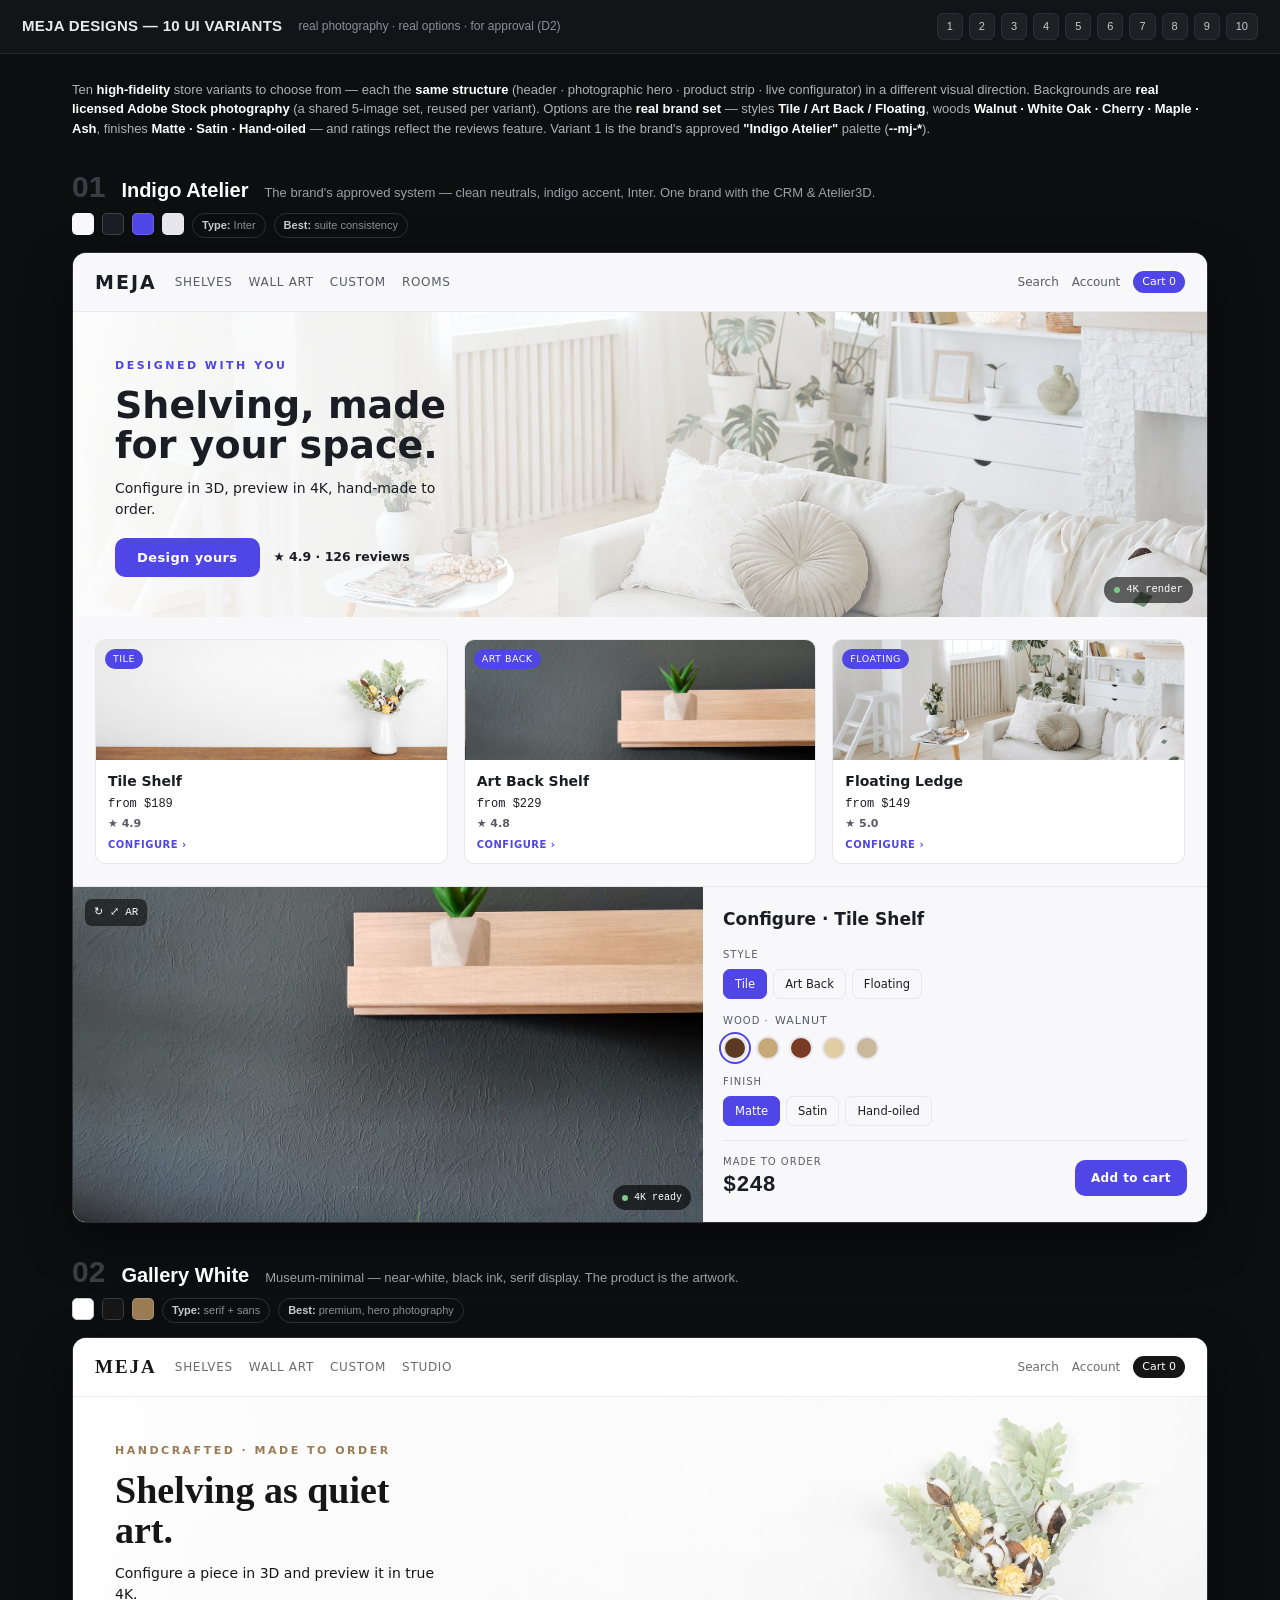
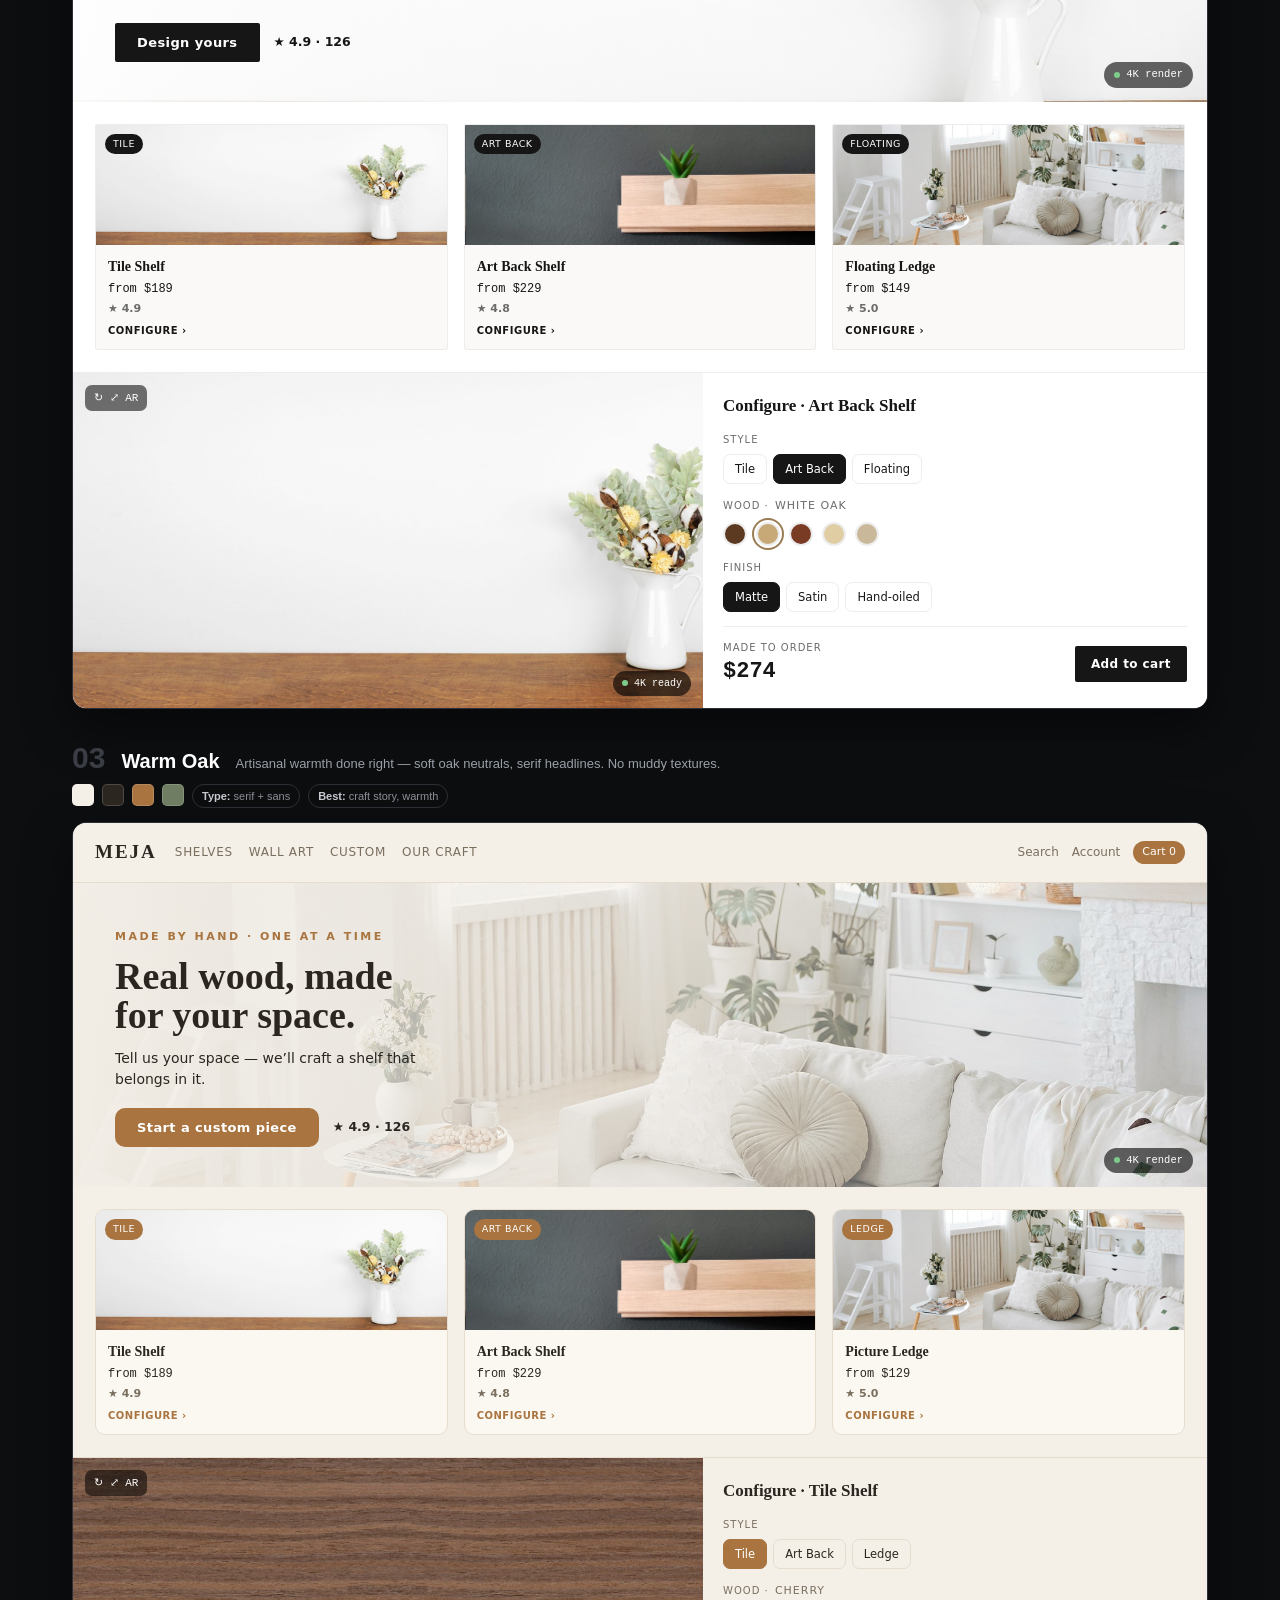
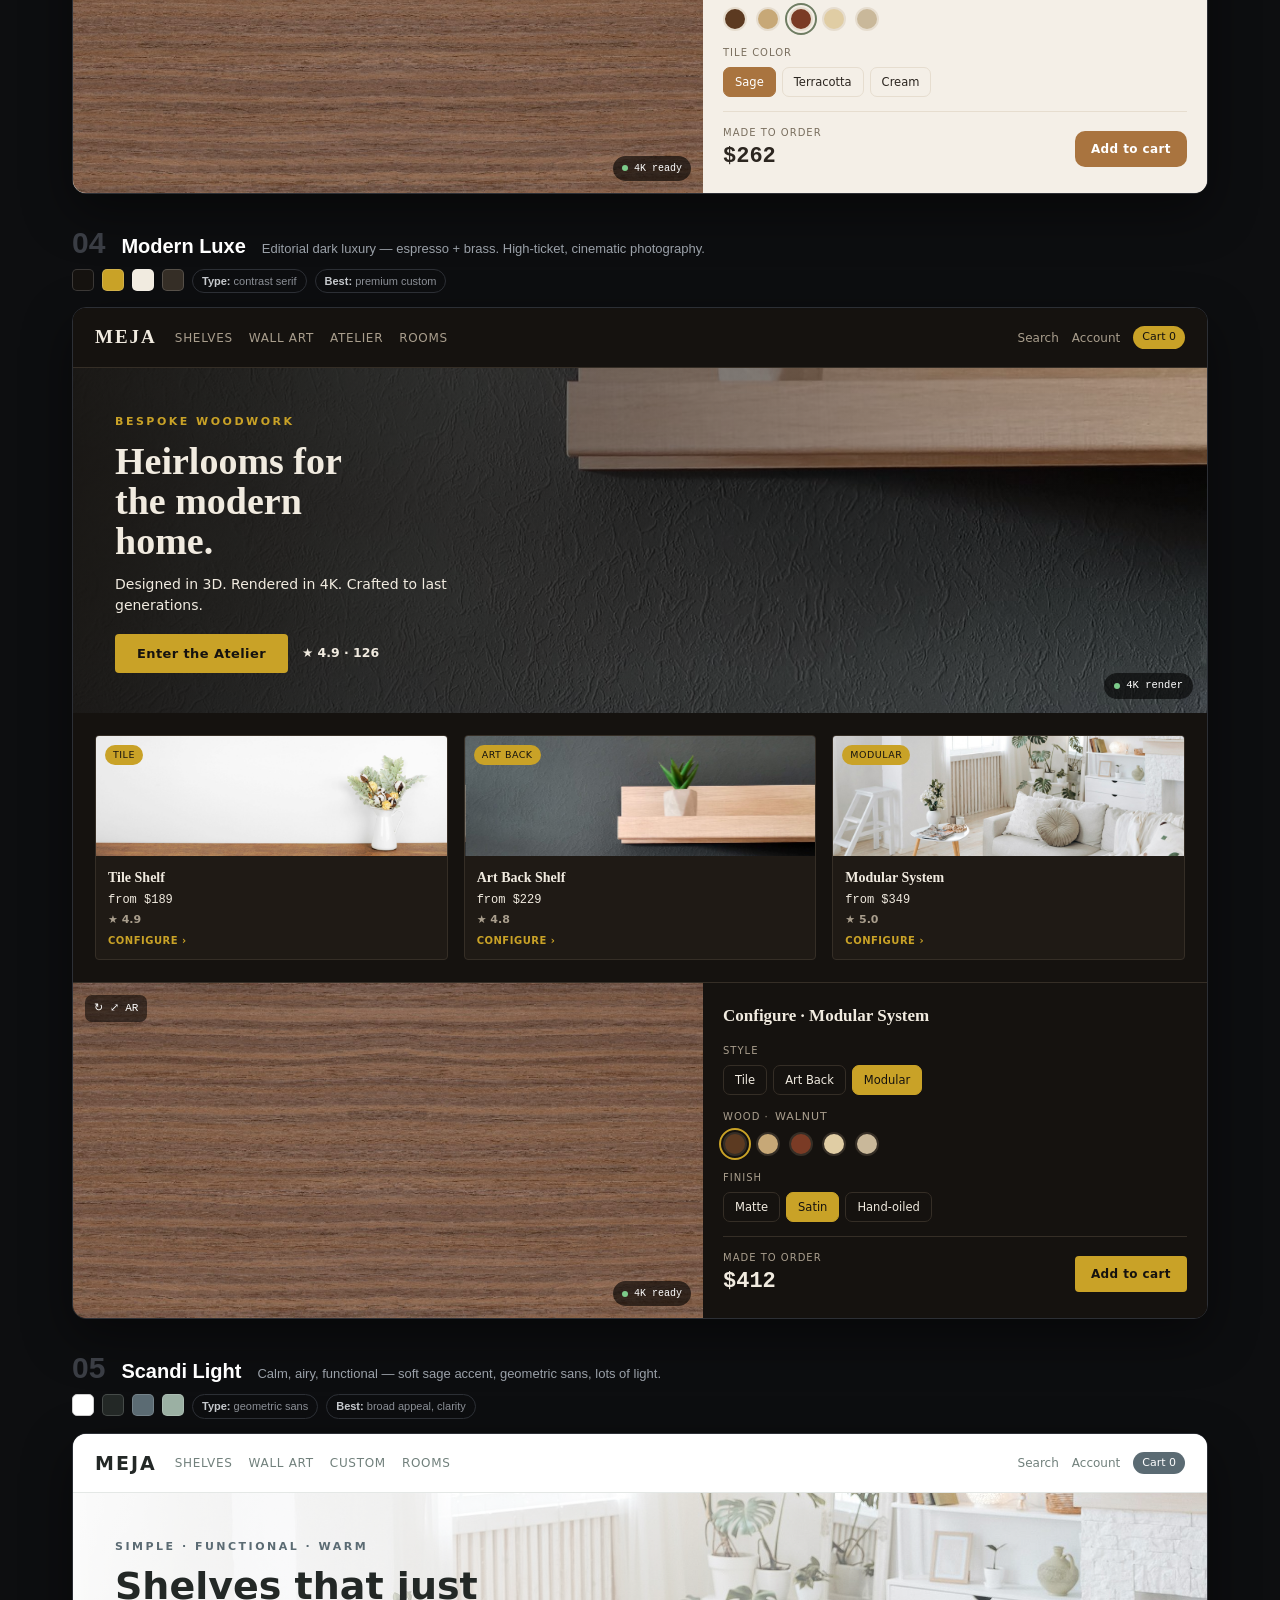
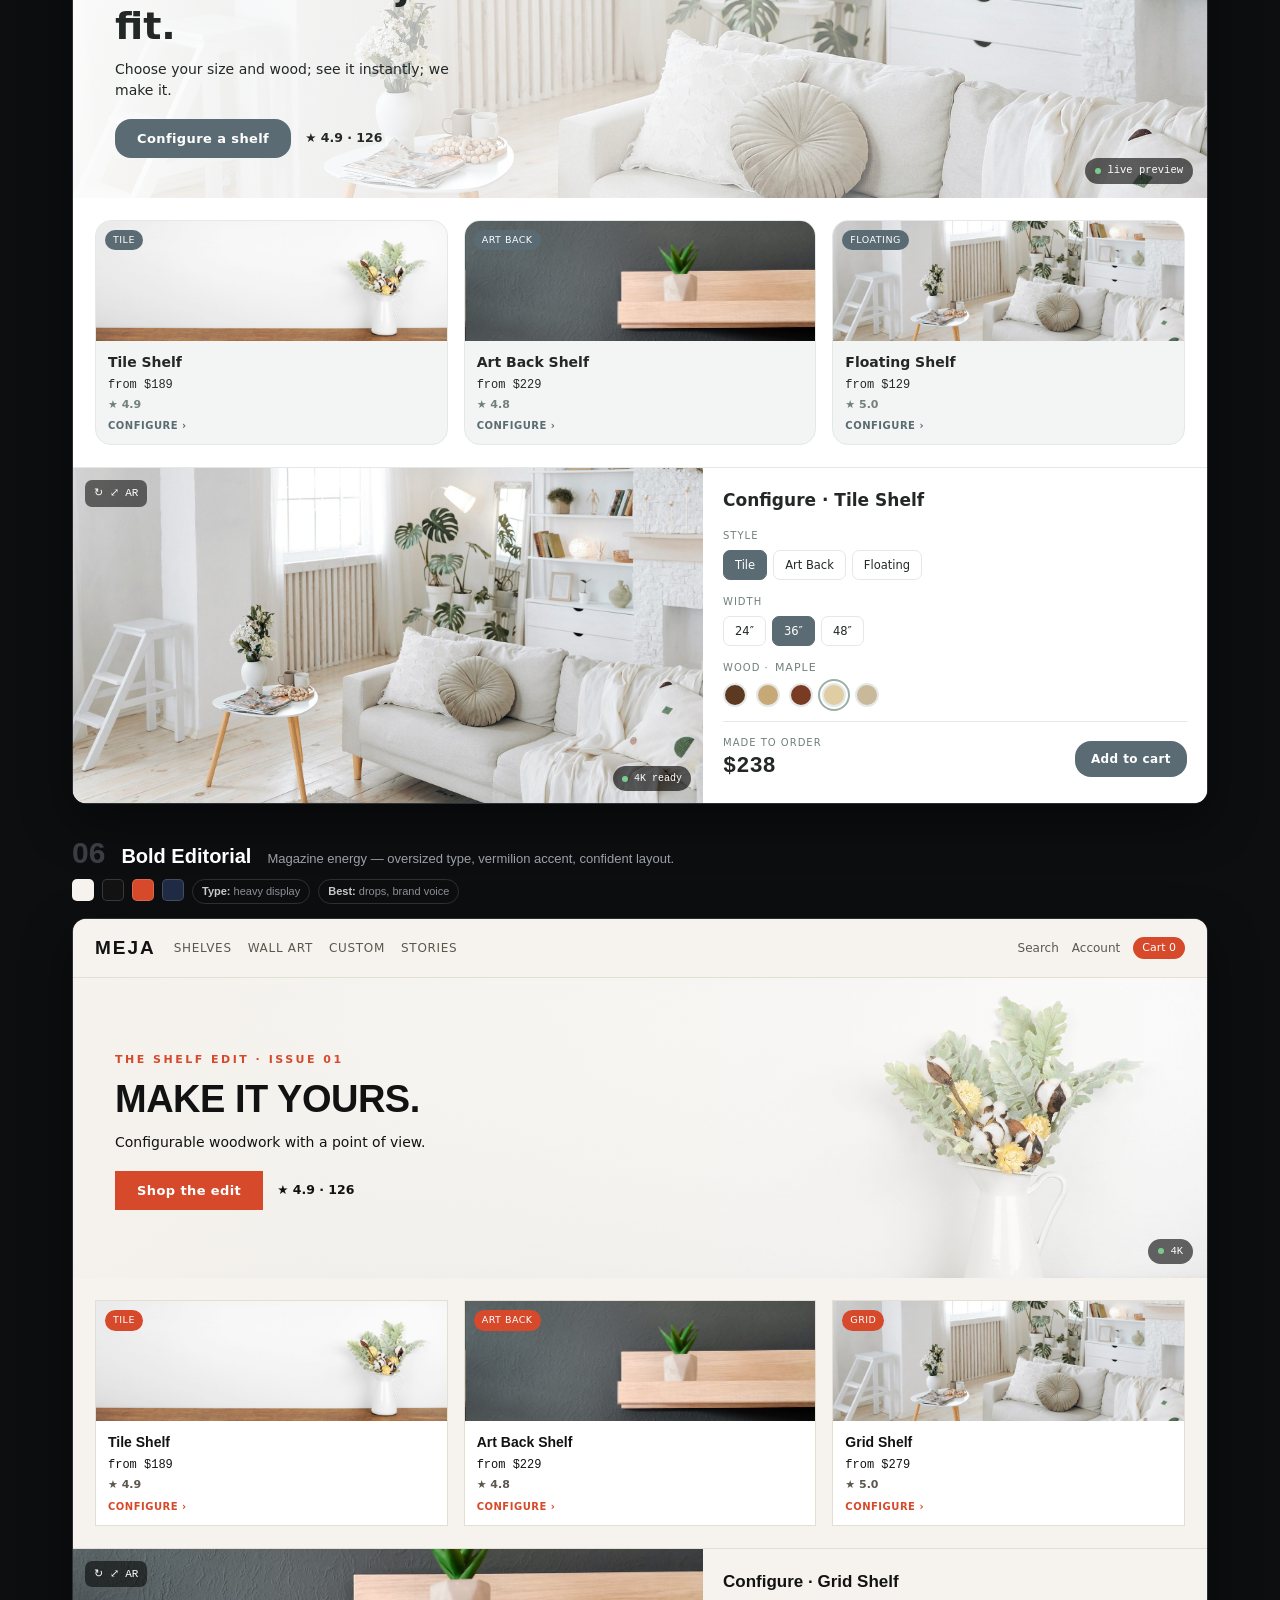
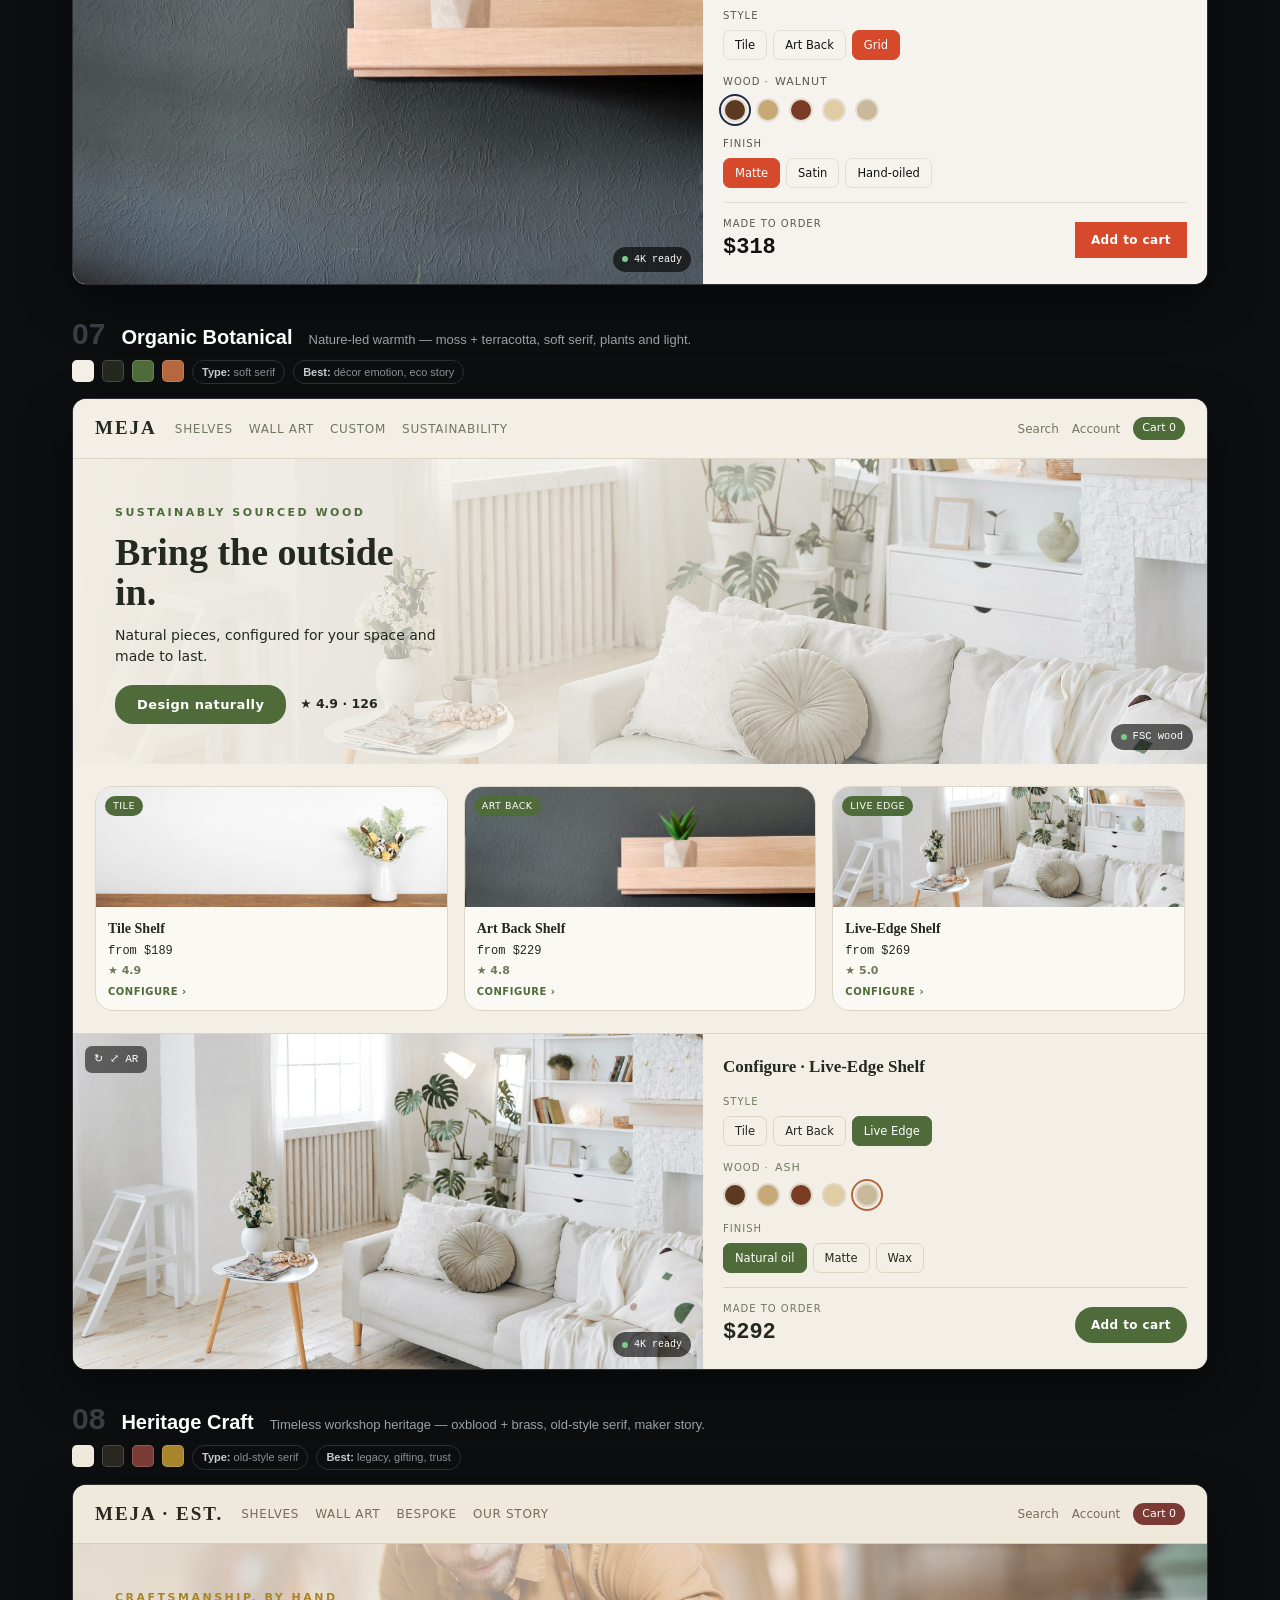
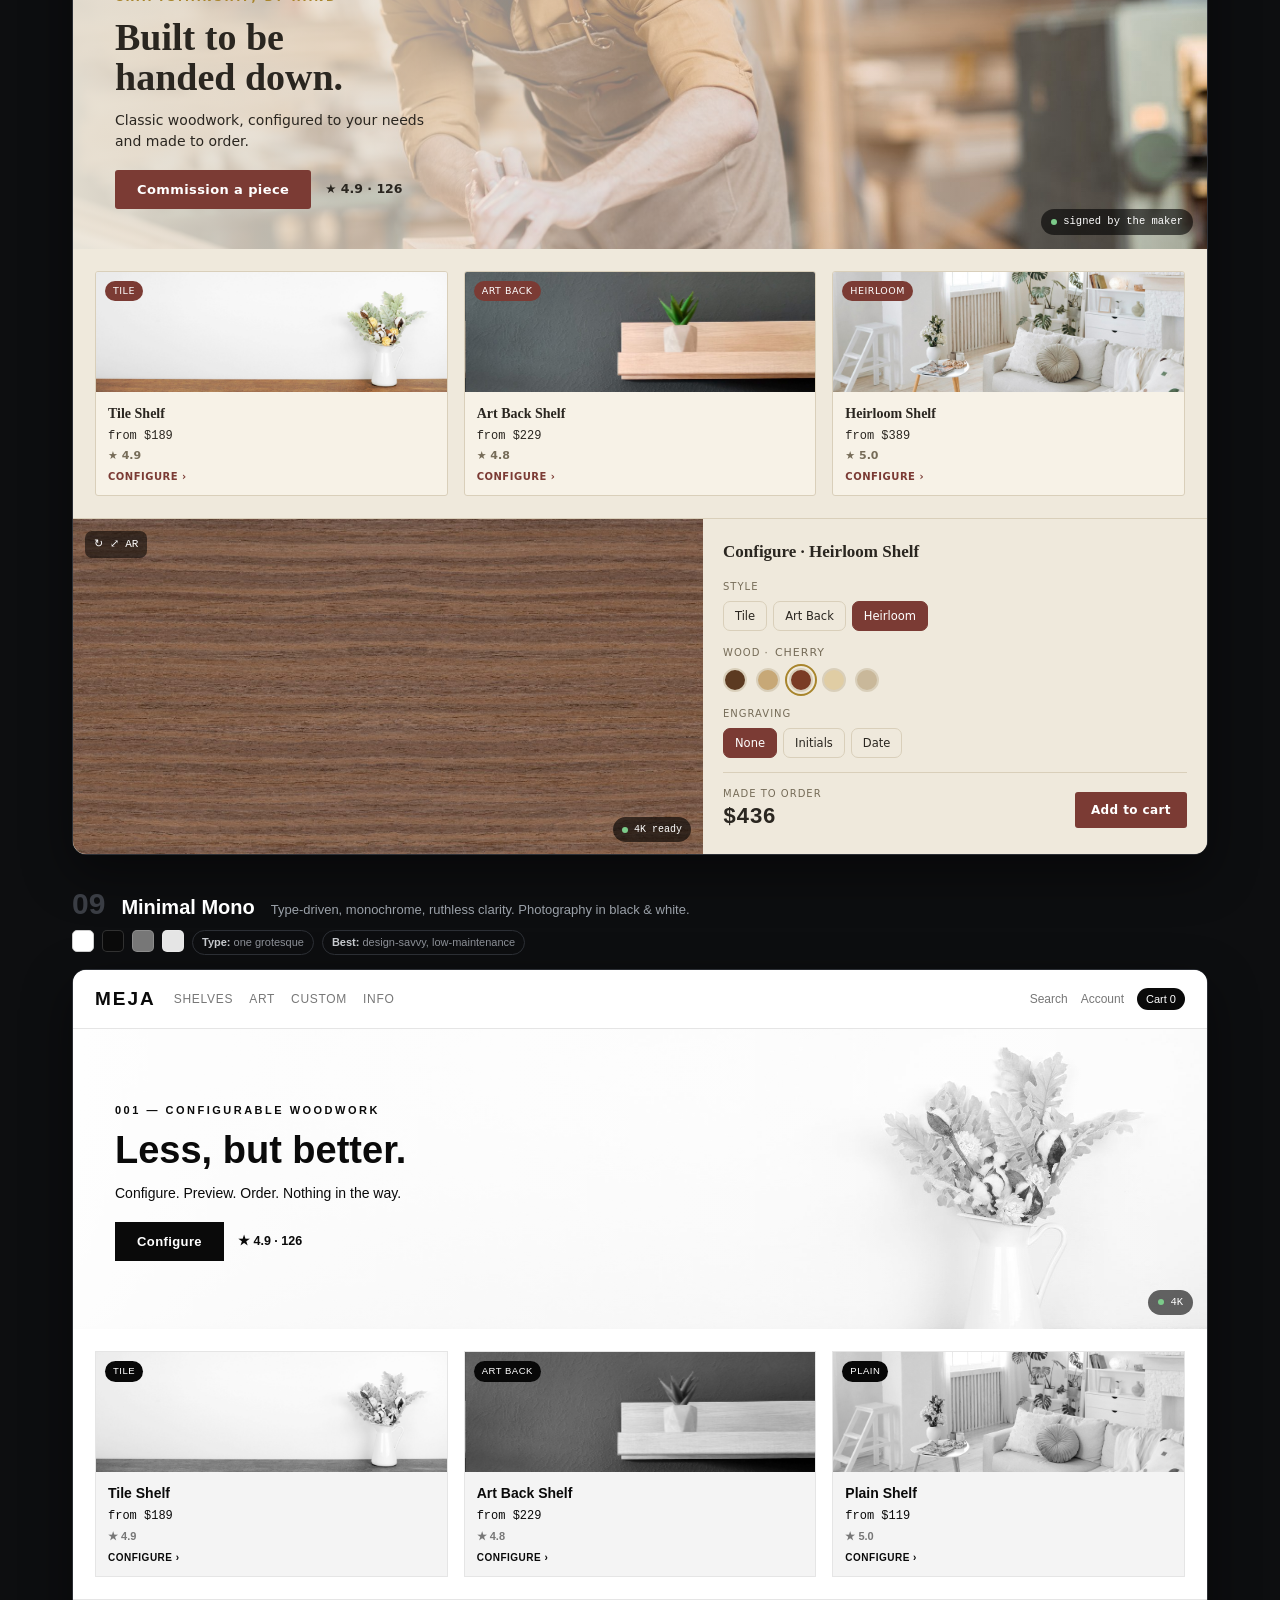
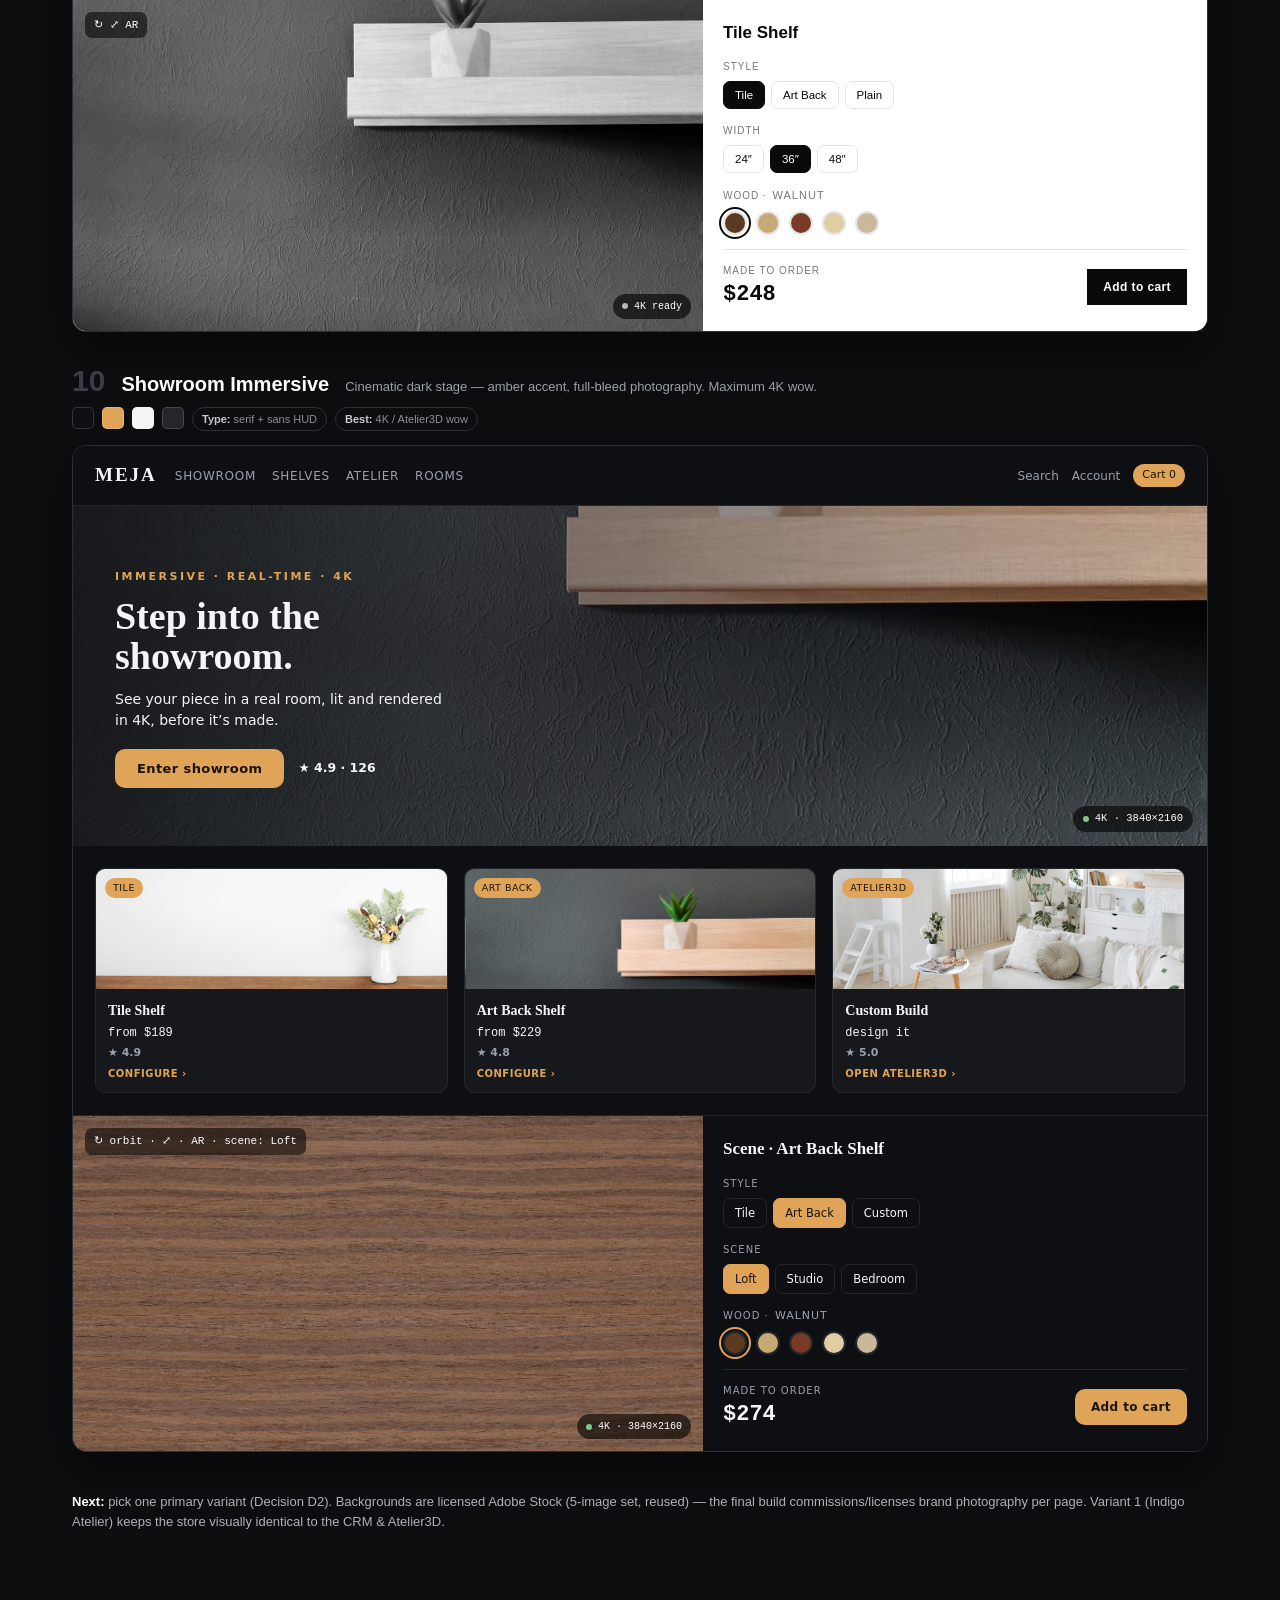
==== commit 1049a99d: "Rebuild UI variants as 10 high-fidelity options with real Adobe Stock photography Addresses feedback" ====
--- a/mockups/index.html
+++ b/mockups/index.html
@@ -3,396 +3,369 @@
 <head>
 <meta charset="UTF-8" />
 <meta name="viewport" content="width=device-width, initial-scale=1.0" />
-<title>MEJA Designs — 10 UI Iterations (for approval)</title>
+<title>MEJA Designs — 10 UI Variants (for approval)</title>
 <style>
-  /* ============ GALLERY CHROME ============ */
+  /* ===================== GALLERY CHROME ===================== */
   *{box-sizing:border-box}
   html{scroll-behavior:smooth}
-  body{margin:0;font-family:-apple-system,BlinkMacSystemFont,"Segoe UI",Roboto,Helvetica,Arial,sans-serif;background:#0d0e10;color:#e9eaec;line-height:1.5}
-  a{color:inherit}
-  .gallery-head{position:sticky;top:0;z-index:50;background:#131417;border-bottom:1px solid #26282d;padding:14px 22px;display:flex;gap:18px;align-items:center;flex-wrap:wrap}
+  body{margin:0;font-family:"Inter",-apple-system,BlinkMacSystemFont,"Segoe UI",Roboto,Helvetica,Arial,sans-serif;background:#0d0e10;color:#e9eaec;line-height:1.5}
+  .gallery-head{position:sticky;top:0;z-index:50;background:#131417;border-bottom:1px solid #26282d;padding:13px 22px;display:flex;gap:16px;align-items:center;flex-wrap:wrap}
   .gallery-head h1{font-size:15px;margin:0;letter-spacing:.3px;font-weight:700;white-space:nowrap}
   .gallery-head .sub{color:#8b8f96;font-size:12px}
   .jump{display:flex;gap:6px;flex-wrap:wrap;margin-left:auto}
-  .jump a{font-size:11px;text-decoration:none;background:#1e2024;border:1px solid #2c2f35;color:#c7cace;padding:4px 8px;border-radius:6px}
+  .jump a{font-size:11px;text-decoration:none;background:#1e2024;border:1px solid #2c2f35;color:#c7cace;padding:4px 9px;border-radius:6px}
   .jump a:hover{background:#2a2d33;color:#fff}
   .intro{max-width:1180px;margin:26px auto 0;padding:0 22px;color:#aeb2b8;font-size:13px}
   .intro b{color:#fff}
 
-  .iter{max-width:1180px;margin:34px auto;padding:0 22px;scroll-margin-top:70px}
-  .iter-head{display:flex;gap:16px;align-items:baseline;flex-wrap:wrap;margin-bottom:6px}
-  .iter-head .num{font-size:34px;font-weight:800;color:#3a3d44;line-height:1}
-  .iter-head h2{margin:0;font-size:20px}
-  .iter-head .concept{color:#9aa0a8;font-size:13px;flex:1;min-width:220px}
-  .swatches{display:flex;gap:6px;margin:10px 0 14px}
-  .swatches span{width:26px;height:26px;border-radius:6px;border:1px solid rgba(255,255,255,.15)}
-  .meta{display:flex;gap:18px;flex-wrap:wrap;font-size:11.5px;color:#8b8f96;margin-bottom:14px}
-  .meta b{color:#c7cace;font-weight:600}
-
-  /* ============ PREVIEW FRAME ============ */
+  .variant{max-width:1180px;margin:34px auto;padding:0 22px;scroll-margin-top:66px}
+  .v-head{display:flex;gap:16px;align-items:baseline;flex-wrap:wrap;margin-bottom:8px}
+  .v-head .num{font-size:30px;font-weight:800;color:#3a3d44;line-height:1}
+  .v-head h2{margin:0;font-size:20px;color:#fff}
+  .v-head .concept{color:#9aa0a8;font-size:13px;flex:1;min-width:220px}
+  .v-meta{display:flex;gap:8px;flex-wrap:wrap;margin:8px 0 14px}
+  .v-meta .sw{width:22px;height:22px;border-radius:5px;border:1px solid rgba(255,255,255,.16)}
+  .v-meta .tag{font-size:11px;color:#8b8f96;border:1px solid #2c2f35;border-radius:999px;padding:3px 9px}
+  .v-meta .tag b{color:#c7cace;font-weight:600}
+
   .frame{border-radius:14px;overflow:hidden;border:1px solid #2c2f35;box-shadow:0 18px 50px rgba(0,0,0,.45)}
 
-  /* The mini-store uses theme vars; defaults below are overridden per iteration */
+  /* ===================== MINI STORE (themed) ===================== */
   .store{
-    --bg:#fff; --surface:#f6f5f2; --ink:#1a1a1a; --muted:#6b6b6b; --line:#e6e2db;
-    --brand:#6b4a2b; --brandink:#fff; --accent:#9a7b53; --radius:8px;
-    --display:Georgia,'Times New Roman',serif; --text:-apple-system,'Segoe UI',Roboto,Helvetica,Arial,sans-serif; --mono:'SFMono-Regular',Menlo,Consolas,monospace;
-    --texture:none;
+    --bg:#fff;--surface:#f6f5f2;--ink:#1a1a1a;--muted:#6b6b6b;--line:#e6e2db;
+    --brand:#4f46e5;--brandink:#fff;--accent:#4f46e5;--radius:10px;
+    --display:"Inter",system-ui,sans-serif;--text:"Inter",system-ui,sans-serif;--mono:ui-monospace,Menlo,monospace;
+    --hero:url(stock/room-bright.jpg);--view:url(stock/shelf-dark.jpg);--filter:none;
     background:var(--bg);color:var(--ink);font-family:var(--text);
   }
   .store *{box-sizing:border-box}
 
-  /* header */
-  .s-head{display:flex;align-items:center;gap:18px;padding:16px 22px;border-bottom:1px solid var(--line);background:var(--bg)}
-  .s-logo{font-family:var(--display);font-weight:700;font-size:18px;letter-spacing:1.5px}
-  .s-nav{display:flex;gap:16px;font-size:12px;color:var(--muted);text-transform:uppercase;letter-spacing:.8px}
-  .s-icons{margin-left:auto;display:flex;gap:12px;font-size:12px;color:var(--muted)}
-
-  /* hero */
-  .s-hero{display:grid;grid-template-columns:1.1fr .9fr;gap:0;background:var(--texture),var(--bg)}
-  .s-hero .copy{padding:42px 30px;display:flex;flex-direction:column;justify-content:center;gap:14px}
-  .s-eyebrow{font-size:11px;letter-spacing:2px;text-transform:uppercase;color:var(--accent)}
-  .s-hero h3{font-family:var(--display);font-size:34px;line-height:1.05;margin:0;max-width:14ch}
-  .s-hero p{color:var(--muted);font-size:13px;margin:0;max-width:34ch}
-  .s-cta{align-self:flex-start;background:var(--brand);color:var(--brandink);border:none;padding:11px 20px;border-radius:var(--radius);font-size:12px;letter-spacing:.6px;text-transform:uppercase;cursor:pointer}
-  .s-cta.ghost{background:transparent;color:var(--ink);border:1px solid var(--ink)}
-  .s-hero .art{background:linear-gradient(135deg,var(--surface),var(--line));position:relative;min-height:240px;display:flex;align-items:center;justify-content:center}
-  .s-hero .art .chip{position:absolute;bottom:14px;right:14px;background:rgba(0,0,0,.55);color:#fff;font-size:10px;padding:4px 8px;border-radius:999px;font-family:var(--mono)}
-  .s-hero .art .piece{width:62%;height:55%;border-radius:8px;background:repeating-linear-gradient(90deg,var(--brand) 0 8%,var(--accent) 8% 11%);opacity:.9;box-shadow:0 10px 30px rgba(0,0,0,.25)}
-
-  /* steps */
-  .s-steps{display:flex;gap:0;border-top:1px solid var(--line);border-bottom:1px solid var(--line)}
-  .s-steps div{flex:1;padding:16px 18px;font-size:12px;color:var(--muted);border-right:1px solid var(--line)}
-  .s-steps div:last-child{border-right:none}
-  .s-steps b{display:block;color:var(--ink);font-family:var(--display);font-size:14px;margin-bottom:3px}
-
-  /* cards */
-  .s-cards{padding:24px 22px;background:var(--bg)}
-  .s-cards .label{font-size:11px;letter-spacing:1.5px;text-transform:uppercase;color:var(--accent);margin-bottom:12px}
-  .s-cards .row{display:grid;grid-template-columns:repeat(3,1fr);gap:16px}
-  .card{background:var(--surface);border:1px solid var(--line);border-radius:var(--radius);overflow:hidden}
-  .card .img{height:118px;background:linear-gradient(135deg,var(--line),var(--surface));position:relative}
-  .card .img .style-tag{position:absolute;top:8px;left:8px;background:var(--brand);color:var(--brandink);font-size:9px;padding:3px 7px;border-radius:999px;letter-spacing:.5px}
-  .card .b{padding:12px}
-  .card .t{font-family:var(--display);font-size:14px;margin:0 0 4px}
-  .card .p{font-family:var(--mono);font-size:12px;color:var(--ink)}
-  .card .cfg{margin-top:8px;font-size:10px;letter-spacing:.5px;text-transform:uppercase;color:var(--accent)}
-
-  /* configurator */
-  .s-config{display:grid;grid-template-columns:1.3fr 1fr;border-top:1px solid var(--line);background:var(--bg)}
-  .s-config .viewer{background:linear-gradient(160deg,var(--surface),var(--line));min-height:260px;position:relative;display:flex;align-items:center;justify-content:center}
-  .s-config .viewer .piece{width:60%;height:50%;border-radius:8px;background:repeating-linear-gradient(0deg,var(--brand) 0 18%,var(--accent) 18% 22%);box-shadow:0 14px 36px rgba(0,0,0,.3)}
-  .s-config .viewer .hud{position:absolute;top:12px;left:12px;display:flex;gap:6px}
-  .s-config .viewer .hud span{background:rgba(0,0,0,.5);color:#fff;font-size:9px;padding:3px 7px;border-radius:6px;font-family:var(--mono)}
-  .s-config .viewer .render{position:absolute;bottom:12px;right:12px;background:rgba(0,0,0,.6);color:#fff;font-size:10px;padding:5px 9px;border-radius:6px;font-family:var(--mono)}
-  .s-config .panel{padding:22px;display:flex;flex-direction:column;gap:14px}
-  .s-config .panel h4{font-family:var(--display);margin:0;font-size:16px}
-  .opt label{font-size:10px;letter-spacing:1px;text-transform:uppercase;color:var(--muted);display:block;margin-bottom:6px}
-  .seg{display:flex;gap:6px}
-  .seg button{flex:1;font-size:11px;padding:7px;border:1px solid var(--line);background:var(--bg);color:var(--ink);border-radius:6px;cursor:pointer}
+  .s-head{display:flex;align-items:center;gap:18px;padding:15px 22px;border-bottom:1px solid var(--line);background:var(--bg)}
+  .s-logo{font-family:var(--display);font-weight:700;font-size:19px;letter-spacing:2px}
+  .s-nav{display:flex;gap:16px;font-size:12px;color:var(--muted);text-transform:uppercase;letter-spacing:.7px}
+  .s-icons{margin-left:auto;display:flex;gap:13px;font-size:12px;color:var(--muted);align-items:center}
+  .s-icons .bag{background:var(--brand);color:var(--brandink);padding:3px 9px;border-radius:999px;font-size:11px}
+
+  .s-hero{position:relative;min-height:300px;display:flex;align-items:center;overflow:hidden}
+  .s-hero-bg{position:absolute;inset:0;background:var(--hero) center/cover no-repeat;filter:var(--filter)}
+  .s-hero-scrim{position:absolute;inset:0}
+  .s-hero-in{position:relative;padding:40px 42px;max-width:60%}
+  .eyebrow{font-size:11px;letter-spacing:2.5px;text-transform:uppercase;font-weight:700}
+  .s-hero h2{font-family:var(--display);font-size:38px;line-height:1.05;margin:10px 0 12px;max-width:15ch}
+  .s-hero p{font-size:14px;margin:0 0 18px;max-width:38ch}
+  .hero-cta{display:flex;gap:14px;align-items:center;flex-wrap:wrap}
+  .btn{background:var(--brand);color:var(--brandink);border:none;padding:12px 22px;border-radius:var(--radius);font-size:13px;font-weight:600;letter-spacing:.4px;cursor:pointer;font-family:var(--text)}
+  .rate{font-size:12.5px;font-weight:600;display:inline-flex;gap:5px;align-items:center}
+  .hero-chip{position:absolute;bottom:14px;right:14px;background:rgba(0,0,0,.6);color:#fff;font-size:10.5px;font-family:var(--mono);padding:5px 10px;border-radius:999px;display:flex;gap:6px;align-items:center}
+  .hero-chip .d{width:6px;height:6px;border-radius:999px;background:#7CCB8A}
+
+  .s-strip{display:grid;grid-template-columns:repeat(3,1fr);gap:16px;padding:22px;background:var(--bg)}
+  .pcard{background:var(--surface);border:1px solid var(--line);border-radius:var(--radius);overflow:hidden}
+  .pimg{height:120px;background-size:cover;background-position:center;position:relative;filter:var(--filter)}
+  .pcard:nth-child(1) .pimg{background-image:url(stock/shelf-styled.jpg)}
+  .pcard:nth-child(2) .pimg{background-image:url(stock/shelf-dark.jpg);background-position:center 30%}
+  .pcard:nth-child(3) .pimg{background-image:url(stock/room-bright.jpg);background-position:right center}
+  .ptag{position:absolute;top:9px;left:9px;background:var(--brand);color:var(--brandink);font-size:9.5px;letter-spacing:.5px;text-transform:uppercase;padding:3px 8px;border-radius:999px}
+  .pmeta{padding:11px 12px;display:flex;flex-direction:column;gap:3px}
+  .pmeta b{font-family:var(--display);font-size:14px}
+  .pmeta .from{font-family:var(--mono);font-size:12px}
+  .pmeta .rate.sm{font-size:11px;color:var(--muted)}
+  .pmeta .cfg{font-size:10px;letter-spacing:.5px;text-transform:uppercase;color:var(--brand);font-weight:600;margin-top:2px}
+
+  .s-config{display:grid;grid-template-columns:1.25fr 1fr;border-top:1px solid var(--line);background:var(--bg)}
+  .cfg-view{position:relative;min-height:250px;background:var(--view) center/cover no-repeat;filter:var(--filter)}
+  .cfg-view .hud{position:absolute;top:12px;left:12px;background:rgba(0,0,0,.55);color:#fff;font-size:11px;font-family:var(--mono);padding:5px 9px;border-radius:7px}
+  .cfg-view .rstate{position:absolute;bottom:12px;right:12px;background:rgba(0,0,0,.62);color:#fff;font-size:10px;font-family:var(--mono);padding:5px 9px;border-radius:999px;display:flex;gap:6px;align-items:center}
+  .cfg-view .rstate .d{width:6px;height:6px;border-radius:999px;background:#7CCB8A}
+  .cfg-panel{padding:20px;display:flex;flex-direction:column;gap:14px}
+  .cfg-panel h3{font-family:var(--display);margin:0;font-size:17px}
+  .copt label{font-size:10px;letter-spacing:1px;text-transform:uppercase;color:var(--muted);display:block;margin-bottom:7px}
+  .seg{display:flex;gap:6px;flex-wrap:wrap}
+  .seg button{font-size:11.5px;padding:7px 11px;border:1.5px solid var(--line);background:var(--bg);color:var(--ink);border-radius:7px;cursor:pointer;font-family:var(--text)}
   .seg button.on{background:var(--brand);color:var(--brandink);border-color:var(--brand)}
-  .dots{display:flex;gap:8px}
-  .dots i{width:22px;height:22px;border-radius:999px;display:inline-block;border:2px solid var(--line)}
+  .dots{display:flex;gap:9px;align-items:center}
+  .dots i{width:24px;height:24px;border-radius:999px;display:inline-block;border:2px solid var(--line)}
   .dots i.on{outline:2px solid var(--accent);outline-offset:2px}
-  .priceblk{margin-top:auto;border-top:1px solid var(--line);padding-top:12px;display:flex;align-items:center;justify-content:space-between}
-  .priceblk .amt{font-family:var(--mono);font-size:22px}
-  .priceblk .lbl{font-size:10px;color:var(--muted);text-transform:uppercase;letter-spacing:1px}
-  .addbtn{background:var(--brand);color:var(--brandink);border:none;padding:11px 18px;border-radius:var(--radius);font-size:12px;letter-spacing:.6px;text-transform:uppercase;cursor:pointer}
-
-  .note{font-size:11px;color:#8b8f96;margin-top:10px}
-  .note b{color:#c7cace}
-
-  /* ===================== PER-ITERATION THEMES ===================== */
-
-  /* 1 Atelier Gallery */
-  .t1{--bg:#FAF9F6;--surface:#F2F0EA;--ink:#1A1A1A;--muted:#6B6B6B;--line:#E7E3DC;--brand:#6B4A2B;--brandink:#fff;--accent:#8a6a45;--radius:2px;--display:'Iowan Old Style',Georgia,serif;}
-  /* 2 Warm Workshop */
-  .t2{--bg:#EFE7D8;--surface:#E5DAC4;--ink:#2B2117;--muted:#7a6c55;--line:#D8CBB3;--brand:#B8742A;--brandink:#fff;--accent:#7C8466;--radius:6px;--display:Georgia,serif;--texture:repeating-linear-gradient(45deg,rgba(0,0,0,.015) 0 6px,transparent 6px 12px);}
-  /* 3 Modern Luxe */
-  .t3{--bg:#171411;--surface:#211C17;--ink:#F3EEE6;--muted:#a99e8d;--line:#3A332B;--brand:#C9A227;--brandink:#171411;--accent:#C9A227;--radius:3px;--display:'Didot','Bodoni MT',Georgia,serif;}
-  /* 4 Scandi Light */
-  .t4{--bg:#FFFFFF;--surface:#F2F4F3;--ink:#222826;--muted:#71807c;--line:#E4E8E6;--brand:#5B6B73;--brandink:#fff;--accent:#C9B79C;--radius:14px;--display:'Avenir Next','Segoe UI',sans-serif;--text:'Avenir Next','Segoe UI',Roboto,sans-serif;}
-  /* 5 Bold Editorial */
-  .t5{--bg:#F5F2EC;--surface:#EBE6DB;--ink:#111111;--muted:#5b574e;--line:#E3DDD2;--brand:#D7492B;--brandink:#fff;--accent:#1F2A44;--radius:0px;--display:'Archivo Black','Arial Black',sans-serif;}
-  /* 6 Tech Configurator-First */
-  .t6{--bg:#15171A;--surface:#1E2125;--ink:#EAECEE;--muted:#8a929b;--line:#2C3036;--brand:#2FB6C9;--brandink:#06171a;--accent:#2FB6C9;--radius:8px;--display:'Inter','Segoe UI',sans-serif;--text:'Inter','Segoe UI',Roboto,sans-serif;}
-  /* 7 Organic Botanical */
-  .t7{--bg:#F3EFE6;--surface:#E8E1D2;--ink:#23291F;--muted:#6f7860;--line:#DAD3C2;--brand:#4F6B3A;--brandink:#fff;--accent:#B5673E;--radius:18px;--display:Georgia,serif;}
+  .wname{font-size:11px;color:var(--muted);margin-left:2px}
+  .cprice{margin-top:auto;border-top:1px solid var(--line);padding-top:13px;display:flex;align-items:center;justify-content:space-between;gap:10px}
+  .cprice .lbl{font-size:10px;color:var(--muted);text-transform:uppercase;letter-spacing:1px;display:block}
+  .cprice b{font-family:var(--mono);font-size:22px}
+  .addbtn{background:var(--brand);color:var(--brandink);border:none;padding:11px 16px;border-radius:var(--radius);font-size:12px;font-weight:600;letter-spacing:.4px;cursor:pointer;font-family:var(--text)}
+  .mto{font-size:10.5px;color:var(--muted)}
+
+  /* ===================== THEMES ===================== */
+  /* 1 Indigo Atelier (brand system) */
+  .t1{--bg:#f8f8fa;--surface:#fff;--ink:#1c1c24;--muted:#5a5a68;--line:#e6e6ec;--brand:#4f46e5;--brandink:#fff;--accent:#4f46e5;--radius:10px;--hero:url(stock/room-bright.jpg);--view:url(stock/shelf-dark.jpg)}
+  .t1 .s-hero-in,.t1 .eyebrow{color:#1c1c24}.t1 .eyebrow{color:#4f46e5}.t1 .s-hero-scrim{background:linear-gradient(90deg,rgba(255,255,255,.94),rgba(255,255,255,.55) 55%,transparent)}
+  /* 2 Gallery White */
+  .t2{--bg:#fff;--surface:#faf9f7;--ink:#161616;--muted:#6b6b6b;--line:#ededed;--brand:#161616;--brandink:#fff;--accent:#9a7b53;--radius:2px;--display:"Iowan Old Style",Georgia,serif;--hero:url(stock/shelf-styled.jpg);--view:url(stock/shelf-styled.jpg)}
+  .t2 .eyebrow{color:#9a7b53}.t2 .s-hero-scrim{background:linear-gradient(90deg,rgba(255,255,255,.96),rgba(255,255,255,.5) 60%,transparent)}
+  /* 3 Warm Oak */
+  .t3{--bg:#f4efe7;--surface:#fbf8f2;--ink:#2c2620;--muted:#7a6f5f;--line:#e6ddcf;--brand:#a9743f;--brandink:#fff;--accent:#6f7d63;--radius:10px;--display:"Iowan Old Style",Georgia,serif;--hero:url(stock/room-bright.jpg);--view:url(stock/walnut-texture.jpg)}
+  .t3 .eyebrow{color:#a9743f}.t3 .s-hero-scrim{background:linear-gradient(90deg,rgba(244,239,231,.95),rgba(244,239,231,.55) 58%,transparent)}
+  /* 4 Modern Luxe (dark) */
+  .t4{--bg:#15120f;--surface:#1f1a15;--ink:#f1ebe0;--muted:#a99e8d;--line:#352e26;--brand:#c9a227;--brandink:#15120f;--accent:#c9a227;--radius:4px;--display:"Iowan Old Style",Didot,Georgia,serif;--hero:url(stock/shelf-dark.jpg);--view:url(stock/walnut-texture.jpg)}
+  .t4 .eyebrow{color:#c9a227}.t4 .s-hero-scrim{background:linear-gradient(90deg,rgba(21,18,15,.9),rgba(21,18,15,.5) 60%,rgba(21,18,15,.25))}.t4 .s-hero-in{color:#f1ebe0}
+  /* 5 Scandi Light */
+  .t5{--bg:#fff;--surface:#f3f5f4;--ink:#232826;--muted:#71807c;--line:#e4e8e6;--brand:#5b6b73;--brandink:#fff;--accent:#9bb0a3;--radius:16px;--hero:url(stock/room-bright.jpg);--view:url(stock/room-bright.jpg)}
+  .t5 .eyebrow{color:#5b6b73}.t5 .s-hero-scrim{background:linear-gradient(90deg,rgba(255,255,255,.92),rgba(255,255,255,.45) 60%,transparent)}
+  /* 6 Bold Editorial */
+  .t6{--bg:#f6f3ee;--surface:#fff;--ink:#121212;--muted:#5b574e;--line:#e4ded3;--brand:#d7492b;--brandink:#fff;--accent:#1f2a44;--radius:0;--display:"Archivo Black","Arial Black",sans-serif;--hero:url(stock/shelf-styled.jpg);--view:url(stock/shelf-dark.jpg)}
+  .t6 .eyebrow{color:#d7492b}.t6 .s-hero h2{letter-spacing:-.5px}.t6 .s-hero-scrim{background:linear-gradient(90deg,rgba(246,243,238,.96),rgba(246,243,238,.5) 58%,transparent)}
+  /* 7 Botanical */
+  .t7{--bg:#f3efe6;--surface:#fbf9f3;--ink:#23291f;--muted:#6f7860;--line:#ddd6c7;--brand:#4f6b3a;--brandink:#fff;--accent:#b5673e;--radius:18px;--display:"Iowan Old Style",Georgia,serif;--hero:url(stock/room-bright.jpg);--view:url(stock/room-bright.jpg)}
+  .t7 .eyebrow{color:#4f6b3a}.t7 .s-hero-scrim{background:linear-gradient(90deg,rgba(243,239,230,.95),rgba(243,239,230,.5) 58%,transparent)}
   /* 8 Heritage Craft */
-  .t8{--bg:#EFE9DC;--surface:#E4DCC9;--ink:#2A2620;--muted:#766c58;--line:#D5CBB6;--brand:#7B3B34;--brandink:#fff;--accent:#A8852C;--radius:2px;--display:'Baskerville','Hoefler Text',Georgia,serif;}
+  .t8{--bg:#efe9dc;--surface:#f7f2e7;--ink:#2a2620;--muted:#766c58;--line:#d9cfba;--brand:#7b3b34;--brandink:#fff;--accent:#a8852c;--radius:3px;--display:"Baskerville","Iowan Old Style",Georgia,serif;--hero:url(stock/workshop.jpg);--view:url(stock/walnut-texture.jpg)}
+  .t8 .eyebrow{color:#a8852c}.t8 .s-hero-scrim{background:linear-gradient(90deg,rgba(239,233,220,.92),rgba(239,233,220,.4) 62%,transparent)}
   /* 9 Minimal Mono */
-  .t9{--bg:#FFFFFF;--surface:#F4F4F4;--ink:#0A0A0A;--muted:#777;--line:#E5E5E5;--brand:#0A0A0A;--brandink:#fff;--accent:#0A0A0A;--radius:0px;--display:'Helvetica Neue',Arial,sans-serif;--text:'Helvetica Neue',Arial,sans-serif;}
-  /* 10 Showroom 3D Immersive */
-  .t10{--bg:#0E0F12;--surface:#181A1F;--ink:#F4F5F7;--muted:#9aa1aa;--line:#23262B;--brand:#E0A458;--brandink:#1a1206;--accent:#E0A458;--radius:10px;--display:'Futura','Trebuchet MS',sans-serif;}
-  .t10 .s-hero .art,.t10 .s-config .viewer{background:radial-gradient(circle at 50% 40%,#2a2d34,#0e0f12)}
-
-  @media(max-width:760px){
-    .s-hero,.s-config{grid-template-columns:1fr}
-    .s-cards .row{grid-template-columns:1fr}
-    .s-nav{display:none}
-  }
+  .t9{--bg:#fff;--surface:#f4f4f4;--ink:#0a0a0a;--muted:#777;--line:#e5e5e5;--brand:#0a0a0a;--brandink:#fff;--accent:#0a0a0a;--radius:0;--display:"Helvetica Neue",Arial,sans-serif;--text:"Helvetica Neue",Arial,sans-serif;--hero:url(stock/shelf-styled.jpg);--view:url(stock/shelf-dark.jpg);--filter:grayscale(1) contrast(1.02)}
+  .t9 .eyebrow{color:#0a0a0a}.t9 .s-hero-scrim{background:linear-gradient(90deg,rgba(255,255,255,.95),rgba(255,255,255,.5) 60%,transparent)}
+  /* 10 Showroom Immersive (dark) */
+  .t10{--bg:#0e0f12;--surface:#16181c;--ink:#f4f5f7;--muted:#9aa1aa;--line:#23262b;--brand:#e0a458;--brandink:#1a1206;--accent:#e0a458;--radius:10px;--display:"Iowan Old Style",Georgia,serif;--hero:url(stock/shelf-dark.jpg);--view:url(stock/walnut-texture.jpg)}
+  .t10 .eyebrow{color:#e0a458}.t10 .s-hero{min-height:340px}.t10 .s-hero-scrim{background:linear-gradient(90deg,rgba(14,15,18,.85),rgba(14,15,18,.45) 55%,rgba(14,15,18,.15))}.t10 .s-hero-in{color:#f4f5f7;max-width:62%}
+
+  @media(max-width:760px){.s-hero-in{max-width:88%}.s-strip,.s-config{grid-template-columns:1fr}.s-nav{display:none}}
 </style>
 </head>
 <body>
 
 <div class="gallery-head">
-  <h1>MEJA DESIGNS — UI ITERATIONS</h1>
-  <span class="sub">10 directions · for approval (Decision D2)</span>
+  <h1>MEJA DESIGNS — 10 UI VARIANTS</h1>
+  <span class="sub">real photography · real options · for approval (D2)</span>
   <nav class="jump">
-    <a href="#i1">1</a><a href="#i2">2</a><a href="#i3">3</a><a href="#i4">4</a><a href="#i5">5</a>
-    <a href="#i6">6</a><a href="#i7">7</a><a href="#i8">8</a><a href="#i9">9</a><a href="#i10">10</a>
+    <a href="#v1">1</a><a href="#v2">2</a><a href="#v3">3</a><a href="#v4">4</a><a href="#v5">5</a>
+    <a href="#v6">6</a><a href="#v7">7</a><a href="#v8">8</a><a href="#v9">9</a><a href="#v10">10</a>
   </nav>
 </div>
 
 <p class="intro">
-  Each panel below is the <b>same store structure</b> (header · hero · "how custom works" · product cards · live configurator with price)
-  rendered in a different <b>visual direction</b>. The shelf styles <b>Tile</b> and <b>Art&nbsp;Back</b> appear as selectable options — the system is not limited to them.
-  Pick one primary direction (accents can be borrowed across directions). Full specs: <b>docs/02-UI-Design-Standard.md</b>.
+  Ten <b>high-fidelity</b> store variants to choose from — each the <b>same structure</b> (header · photographic hero · product strip · live configurator) in a different visual direction.
+  Backgrounds are <b>real licensed Adobe Stock photography</b> (a shared 5-image set, reused per variant). Options are the <b>real brand set</b> — styles <b>Tile / Art&nbsp;Back / Floating</b>, woods <b>Walnut · White Oak · Cherry · Maple · Ash</b>, finishes <b>Matte · Satin · Hand-oiled</b> — and ratings reflect the reviews feature. Variant&nbsp;1 is the brand's approved <b>"Indigo Atelier"</b> palette (<b>--mj-*</b>).
 </p>
 
-<!-- TEMPLATE REPEATED PER ITERATION -->
-<!-- ============ 1 ============ -->
-<section class="iter" id="i1">
-  <div class="iter-head"><span class="num">01</span><h2>Atelier Gallery</h2><span class="concept">Museum-grade minimalism. The product is the artwork; the UI disappears.</span></div>
-  <div class="swatches"><span style="background:#FAF9F6"></span><span style="background:#1A1A1A"></span><span style="background:#6B4A2B"></span><span style="background:#8a6a45"></span><span style="background:#E7E3DC"></span></div>
-  <div class="meta"><span><b>Type:</b> serif display + grotesque body</span><span><b>Best for:</b> premium positioning, hero renders</span><span><b>Trade-off:</b> needs superb imagery</span></div>
+<!-- 1 -->
+<section class="variant" id="v1">
+  <div class="v-head"><span class="num">01</span><h2>Indigo Atelier</h2><span class="concept">The brand's approved system — clean neutrals, indigo accent, Inter. One brand with the CRM &amp; Atelier3D.</span></div>
+  <div class="v-meta"><span class="sw" style="background:#f8f8fa"></span><span class="sw" style="background:#1c1c24"></span><span class="sw" style="background:#4f46e5"></span><span class="sw" style="background:#e6e6ec"></span><span class="tag"><b>Type:</b> Inter</span><span class="tag"><b>Best:</b> suite consistency</span></div>
   <div class="frame"><div class="store t1">
-    <div class="s-head"><div class="s-logo">MEJA</div><div class="s-nav"><span>Shelves</span><span>Wall Art</span><span>Custom</span><span>Rooms</span></div><div class="s-icons"><span>Search</span><span>Account</span><span>Cart (0)</span></div></div>
-    <div class="s-hero"><div class="copy"><span class="s-eyebrow">Handcrafted · Made for your space</span><h3>Shelving, designed with you.</h3><p>Configure a piece in 3D, preview it in 4K, and we craft it by hand.</p><button class="s-cta">Design yours</button></div><div class="art"><div class="piece"></div><span class="chip">4K render</span></div></div>
-    <div class="s-steps"><div><b>Configure</b>Choose style, size, wood & finish</div><div><b>Preview in 4K</b>See it before we build it</div><div><b>We craft it</b>Made to order, shipped to you</div></div>
-    <div class="s-cards"><div class="label">Featured styles</div><div class="row">
-      <div class="card"><div class="img"><span class="style-tag">Tile</span></div><div class="b"><p class="t">Tile Shelf</p><div class="p">from $189</div><div class="cfg">Configure ›</div></div></div>
-      <div class="card"><div class="img"><span class="style-tag">Art Back</span></div><div class="b"><p class="t">Art Back Shelf</p><div class="p">from $229</div><div class="cfg">Configure ›</div></div></div>
-      <div class="card"><div class="img"><span class="style-tag">Floating</span></div><div class="b"><p class="t">Floating Ledge</p><div class="p">from $149</div><div class="cfg">Configure ›</div></div></div>
-    </div></div>
-    <div class="s-config"><div class="viewer"><div class="hud"><span>↻ rotate</span><span>⤢ zoom</span><span>AR</span></div><div class="piece"></div><div class="render">● 4K ready</div></div>
-      <div class="panel"><h4>Configure · Tile Shelf</h4>
-        <div class="opt"><label>Style</label><div class="seg"><button class="on">Tile</button><button>Art Back</button><button>Floating</button></div></div>
-        <div class="opt"><label>Wood</label><div class="dots"><i class="on" style="background:#6B4A2B"></i><i style="background:#caa472"></i><i style="background:#3b2f25"></i><i style="background:#d8c4a0"></i></div></div>
-        <div class="opt"><label>Finish</label><div class="seg"><button class="on">Matte</button><button>Satin</button><button>Oiled</button></div></div>
-        <div class="priceblk"><div><div class="lbl">Live price</div><div class="amt">$248</div></div><button class="addbtn">Add to cart</button></div>
-      </div></div>
-  </div></div>
-</section>
-
-<!-- ============ 2 ============ -->
-<section class="iter" id="i2">
-  <div class="iter-head"><span class="num">02</span><h2>Warm Workshop</h2><span class="concept">The maker's bench — tactile, honest, handcrafted.</span></div>
-  <div class="swatches"><span style="background:#EFE7D8"></span><span style="background:#2B2117"></span><span style="background:#B8742A"></span><span style="background:#7C8466"></span><span style="background:#D8CBB3"></span></div>
-  <div class="meta"><span><b>Type:</b> humanist serif + sans</span><span><b>Best for:</b> storytelling, artisan trust</span><span><b>Trade-off:</b> restrain texture for legibility</span></div>
+    <div class="s-head"><div class="s-logo">MEJA</div><nav class="s-nav"><span>Shelves</span><span>Wall Art</span><span>Custom</span><span>Rooms</span></nav><div class="s-icons"><span>Search</span><span>Account</span><span class="bag">Cart 0</span></div></div>
+    <div class="s-hero"><div class="s-hero-bg"></div><div class="s-hero-scrim"></div><div class="s-hero-in"><span class="eyebrow">Designed with you</span><h2>Shelving, made for your space.</h2><p>Configure in 3D, preview in 4K, hand-made to order.</p><div class="hero-cta"><button class="btn">Design yours</button><span class="rate">★ 4.9 · 126 reviews</span></div></div><span class="hero-chip"><span class="d"></span>4K render</span></div>
+    <div class="s-strip">
+      <div class="pcard"><div class="pimg"><span class="ptag">Tile</span></div><div class="pmeta"><b>Tile Shelf</b><span class="from">from $189</span><span class="rate sm">★ 4.9</span><span class="cfg">Configure ›</span></div></div>
+      <div class="pcard"><div class="pimg"><span class="ptag">Art Back</span></div><div class="pmeta"><b>Art Back Shelf</b><span class="from">from $229</span><span class="rate sm">★ 4.8</span><span class="cfg">Configure ›</span></div></div>
+      <div class="pcard"><div class="pimg"><span class="ptag">Floating</span></div><div class="pmeta"><b>Floating Ledge</b><span class="from">from $149</span><span class="rate sm">★ 5.0</span><span class="cfg">Configure ›</span></div></div>
+    </div>
+    <div class="s-config"><div class="cfg-view"><span class="hud">↻ ⤢ AR</span><span class="rstate"><span class="d"></span>4K ready</span></div>
+      <div class="cfg-panel"><h3>Configure · Tile Shelf</h3>
+        <div class="copt"><label>Style</label><div class="seg"><button class="on">Tile</button><button>Art Back</button><button>Floating</button></div></div>
+        <div class="copt"><label>Wood · <span class="wname">Walnut</span></label><div class="dots"><i class="on" style="background:#5c3a21"></i><i style="background:#c7a877"></i><i style="background:#7a3b25"></i><i style="background:#e0cda4"></i><i style="background:#c9b89a"></i></div></div>
+        <div class="copt"><label>Finish</label><div class="seg"><button class="on">Matte</button><button>Satin</button><button>Hand-oiled</button></div></div>
+        <div class="cprice"><div><span class="lbl">Made to order</span><b>$248</b></div><button class="addbtn">Add to cart</button></div>
+      </div></div>
+  </div></div>
+</section>
+
+<!-- 2 -->
+<section class="variant" id="v2">
+  <div class="v-head"><span class="num">02</span><h2>Gallery White</h2><span class="concept">Museum-minimal — near-white, black ink, serif display. The product is the artwork.</span></div>
+  <div class="v-meta"><span class="sw" style="background:#fff;border-color:#ccc"></span><span class="sw" style="background:#161616"></span><span class="sw" style="background:#9a7b53"></span><span class="tag"><b>Type:</b> serif + sans</span><span class="tag"><b>Best:</b> premium, hero photography</span></div>
   <div class="frame"><div class="store t2">
-    <div class="s-head"><div class="s-logo">MEJA</div><div class="s-nav"><span>Shelves</span><span>Wall Art</span><span>Custom</span><span>Our Craft</span></div><div class="s-icons"><span>Search</span><span>Account</span><span>Cart (0)</span></div></div>
-    <div class="s-hero"><div class="copy"><span class="s-eyebrow">Made by hand · One at a time</span><h3>Real wood, real makers.</h3><p>Tell us your space — we'll build a shelf that belongs in it.</p><button class="s-cta">Start a custom piece</button></div><div class="art"><div class="piece"></div><span class="chip">workshop</span></div></div>
-    <div class="s-steps"><div><b>Configure</b>Pick style, size, wood & finish</div><div><b>Preview in 4K</b>Approve the exact look</div><div><b>We craft it</b>Hand-built in our shop</div></div>
-    <div class="s-cards"><div class="label">From the bench</div><div class="row">
-      <div class="card"><div class="img"><span class="style-tag">Tile</span></div><div class="b"><p class="t">Tile Shelf</p><div class="p">from $189</div><div class="cfg">Configure ›</div></div></div>
-      <div class="card"><div class="img"><span class="style-tag">Art Back</span></div><div class="b"><p class="t">Art Back Shelf</p><div class="p">from $229</div><div class="cfg">Configure ›</div></div></div>
-      <div class="card"><div class="img"><span class="style-tag">Ledge</span></div><div class="b"><p class="t">Picture Ledge</p><div class="p">from $129</div><div class="cfg">Configure ›</div></div></div>
-    </div></div>
-    <div class="s-config"><div class="viewer"><div class="hud"><span>↻ rotate</span><span>⤢ zoom</span><span>AR</span></div><div class="piece"></div><div class="render">● 4K ready</div></div>
-      <div class="panel"><h4>Configure · Art Back Shelf</h4>
-        <div class="opt"><label>Style</label><div class="seg"><button>Tile</button><button class="on">Art Back</button><button>Ledge</button></div></div>
-        <div class="opt"><label>Wood</label><div class="dots"><i style="background:#6B4A2B"></i><i class="on" style="background:#B8742A"></i><i style="background:#3b2f25"></i><i style="background:#d8c4a0"></i></div></div>
-        <div class="opt"><label>Back art</label><div class="seg"><button class="on">Floral</button><button>Geometric</button><button>Custom</button></div></div>
-        <div class="priceblk"><div><div class="lbl">Live price</div><div class="amt">$274</div></div><button class="addbtn">Add to cart</button></div>
-      </div></div>
-  </div></div>
-</section>
-
-<!-- ============ 3 ============ -->
-<section class="iter" id="i3">
-  <div class="iter-head"><span class="num">03</span><h2>Modern Luxe</h2><span class="concept">Editorial luxury — dark, quiet, expensive.</span></div>
-  <div class="swatches"><span style="background:#171411"></span><span style="background:#211C17"></span><span style="background:#C9A227"></span><span style="background:#F3EEE6"></span><span style="background:#3A332B"></span></div>
-  <div class="meta"><span><b>Type:</b> high-contrast serif + modern sans</span><span><b>Best for:</b> high-ticket custom, 4K heroes</span><span><b>Trade-off:</b> dark-UI contrast tuning</span></div>
+    <div class="s-head"><div class="s-logo">MEJA</div><nav class="s-nav"><span>Shelves</span><span>Wall Art</span><span>Custom</span><span>Studio</span></nav><div class="s-icons"><span>Search</span><span>Account</span><span class="bag">Cart 0</span></div></div>
+    <div class="s-hero"><div class="s-hero-bg"></div><div class="s-hero-scrim"></div><div class="s-hero-in"><span class="eyebrow">Handcrafted · Made to order</span><h2>Shelving as quiet art.</h2><p>Configure a piece in 3D and preview it in true 4K.</p><div class="hero-cta"><button class="btn">Design yours</button><span class="rate">★ 4.9 · 126</span></div></div><span class="hero-chip"><span class="d"></span>4K render</span></div>
+    <div class="s-strip">
+      <div class="pcard"><div class="pimg"><span class="ptag">Tile</span></div><div class="pmeta"><b>Tile Shelf</b><span class="from">from $189</span><span class="rate sm">★ 4.9</span><span class="cfg">Configure ›</span></div></div>
+      <div class="pcard"><div class="pimg"><span class="ptag">Art Back</span></div><div class="pmeta"><b>Art Back Shelf</b><span class="from">from $229</span><span class="rate sm">★ 4.8</span><span class="cfg">Configure ›</span></div></div>
+      <div class="pcard"><div class="pimg"><span class="ptag">Floating</span></div><div class="pmeta"><b>Floating Ledge</b><span class="from">from $149</span><span class="rate sm">★ 5.0</span><span class="cfg">Configure ›</span></div></div>
+    </div>
+    <div class="s-config"><div class="cfg-view"><span class="hud">↻ ⤢ AR</span><span class="rstate"><span class="d"></span>4K ready</span></div>
+      <div class="cfg-panel"><h3>Configure · Art Back Shelf</h3>
+        <div class="copt"><label>Style</label><div class="seg"><button>Tile</button><button class="on">Art Back</button><button>Floating</button></div></div>
+        <div class="copt"><label>Wood · <span class="wname">White Oak</span></label><div class="dots"><i style="background:#5c3a21"></i><i class="on" style="background:#c7a877"></i><i style="background:#7a3b25"></i><i style="background:#e0cda4"></i><i style="background:#c9b89a"></i></div></div>
+        <div class="copt"><label>Finish</label><div class="seg"><button class="on">Matte</button><button>Satin</button><button>Hand-oiled</button></div></div>
+        <div class="cprice"><div><span class="lbl">Made to order</span><b>$274</b></div><button class="addbtn">Add to cart</button></div>
+      </div></div>
+  </div></div>
+</section>
+
+<!-- 3 -->
+<section class="variant" id="v3">
+  <div class="v-head"><span class="num">03</span><h2>Warm Oak</h2><span class="concept">Artisanal warmth done right — soft oak neutrals, serif headlines. No muddy textures.</span></div>
+  <div class="v-meta"><span class="sw" style="background:#f4efe7"></span><span class="sw" style="background:#2c2620"></span><span class="sw" style="background:#a9743f"></span><span class="sw" style="background:#6f7d63"></span><span class="tag"><b>Type:</b> serif + sans</span><span class="tag"><b>Best:</b> craft story, warmth</span></div>
   <div class="frame"><div class="store t3">
-    <div class="s-head"><div class="s-logo">MEJA</div><div class="s-nav"><span>Shelves</span><span>Wall Art</span><span>Atelier</span><span>Rooms</span></div><div class="s-icons"><span>Search</span><span>Account</span><span>Cart (0)</span></div></div>
-    <div class="s-hero"><div class="copy"><span class="s-eyebrow">Bespoke woodwork</span><h3>Heirlooms for the modern home.</h3><p>Designed in 3D. Rendered in 4K. Crafted to last generations.</p><button class="s-cta">Enter the Atelier</button></div><div class="art"><div class="piece"></div><span class="chip">4K render</span></div></div>
-    <div class="s-steps"><div><b>Configure</b>Style, size, wood, finish</div><div><b>Preview in 4K</b>Cinematic visualization</div><div><b>We craft it</b>By hand, to order</div></div>
-    <div class="s-cards"><div class="label">Signature pieces</div><div class="row">
-      <div class="card"><div class="img"><span class="style-tag">Tile</span></div><div class="b"><p class="t">Tile Shelf</p><div class="p">from $189</div><div class="cfg">Configure ›</div></div></div>
-      <div class="card"><div class="img"><span class="style-tag">Art Back</span></div><div class="b"><p class="t">Art Back Shelf</p><div class="p">from $229</div><div class="cfg">Configure ›</div></div></div>
-      <div class="card"><div class="img"><span class="style-tag">Modular</span></div><div class="b"><p class="t">Modular System</p><div class="p">from $349</div><div class="cfg">Configure ›</div></div></div>
-    </div></div>
-    <div class="s-config"><div class="viewer"><div class="hud"><span>↻ rotate</span><span>⤢ zoom</span><span>AR</span></div><div class="piece"></div><div class="render">● 4K ready</div></div>
-      <div class="panel"><h4>Configure · Modular System</h4>
-        <div class="opt"><label>Style</label><div class="seg"><button>Tile</button><button>Art Back</button><button class="on">Modular</button></div></div>
-        <div class="opt"><label>Wood</label><div class="dots"><i style="background:#6B4A2B"></i><i style="background:#caa472"></i><i class="on" style="background:#3b2f25"></i><i style="background:#d8c4a0"></i></div></div>
-        <div class="opt"><label>Finish</label><div class="seg"><button>Matte</button><button class="on">Satin</button><button>Oiled</button></div></div>
-        <div class="priceblk"><div><div class="lbl">Live price</div><div class="amt">$412</div></div><button class="addbtn">Add to cart</button></div>
-      </div></div>
-  </div></div>
-</section>
-
-<!-- ============ 4 ============ -->
-<section class="iter" id="i4">
-  <div class="iter-head"><span class="num">04</span><h2>Scandi Light</h2><span class="concept">Functional, airy, calm — form follows function.</span></div>
-  <div class="swatches"><span style="background:#FFFFFF;border-color:#ccc"></span><span style="background:#F2F4F3"></span><span style="background:#222826"></span><span style="background:#5B6B73"></span><span style="background:#C9B79C"></span></div>
-  <div class="meta"><span><b>Type:</b> geometric sans, light weights</span><span><b>Best for:</b> broad appeal, option clarity</span><span><b>Trade-off:</b> can feel generic w/o strong photos</span></div>
+    <div class="s-head"><div class="s-logo">MEJA</div><nav class="s-nav"><span>Shelves</span><span>Wall Art</span><span>Custom</span><span>Our Craft</span></nav><div class="s-icons"><span>Search</span><span>Account</span><span class="bag">Cart 0</span></div></div>
+    <div class="s-hero"><div class="s-hero-bg"></div><div class="s-hero-scrim"></div><div class="s-hero-in"><span class="eyebrow">Made by hand · One at a time</span><h2>Real wood, made for your space.</h2><p>Tell us your space — we’ll craft a shelf that belongs in it.</p><div class="hero-cta"><button class="btn">Start a custom piece</button><span class="rate">★ 4.9 · 126</span></div></div><span class="hero-chip"><span class="d"></span>4K render</span></div>
+    <div class="s-strip">
+      <div class="pcard"><div class="pimg"><span class="ptag">Tile</span></div><div class="pmeta"><b>Tile Shelf</b><span class="from">from $189</span><span class="rate sm">★ 4.9</span><span class="cfg">Configure ›</span></div></div>
+      <div class="pcard"><div class="pimg"><span class="ptag">Art Back</span></div><div class="pmeta"><b>Art Back Shelf</b><span class="from">from $229</span><span class="rate sm">★ 4.8</span><span class="cfg">Configure ›</span></div></div>
+      <div class="pcard"><div class="pimg"><span class="ptag">Ledge</span></div><div class="pmeta"><b>Picture Ledge</b><span class="from">from $129</span><span class="rate sm">★ 5.0</span><span class="cfg">Configure ›</span></div></div>
+    </div>
+    <div class="s-config"><div class="cfg-view"><span class="hud">↻ ⤢ AR</span><span class="rstate"><span class="d"></span>4K ready</span></div>
+      <div class="cfg-panel"><h3>Configure · Tile Shelf</h3>
+        <div class="copt"><label>Style</label><div class="seg"><button class="on">Tile</button><button>Art Back</button><button>Ledge</button></div></div>
+        <div class="copt"><label>Wood · <span class="wname">Cherry</span></label><div class="dots"><i style="background:#5c3a21"></i><i style="background:#c7a877"></i><i class="on" style="background:#7a3b25"></i><i style="background:#e0cda4"></i><i style="background:#c9b89a"></i></div></div>
+        <div class="copt"><label>Tile color</label><div class="seg"><button class="on">Sage</button><button>Terracotta</button><button>Cream</button></div></div>
+        <div class="cprice"><div><span class="lbl">Made to order</span><b>$262</b></div><button class="addbtn">Add to cart</button></div>
+      </div></div>
+  </div></div>
+</section>
+
+<!-- 4 -->
+<section class="variant" id="v4">
+  <div class="v-head"><span class="num">04</span><h2>Modern Luxe</h2><span class="concept">Editorial dark luxury — espresso + brass. High-ticket, cinematic photography.</span></div>
+  <div class="v-meta"><span class="sw" style="background:#15120f"></span><span class="sw" style="background:#c9a227"></span><span class="sw" style="background:#f1ebe0"></span><span class="sw" style="background:#352e26"></span><span class="tag"><b>Type:</b> contrast serif</span><span class="tag"><b>Best:</b> premium custom</span></div>
   <div class="frame"><div class="store t4">
-    <div class="s-head"><div class="s-logo">MEJA</div><div class="s-nav"><span>Shelves</span><span>Wall Art</span><span>Custom</span><span>Rooms</span></div><div class="s-icons"><span>Search</span><span>Account</span><span>Cart (0)</span></div></div>
-    <div class="s-hero"><div class="copy"><span class="s-eyebrow">Simple · Functional · Warm</span><h3>Shelves that just fit.</h3><p>Choose your size and wood; see it instantly; we make it for you.</p><button class="s-cta">Configure a shelf</button></div><div class="art"><div class="piece"></div><span class="chip">live preview</span></div></div>
-    <div class="s-steps"><div><b>Configure</b>Size, wood, finish</div><div><b>Preview in 4K</b>Exactly what you'll get</div><div><b>We craft it</b>Delivered ready to hang</div></div>
-    <div class="s-cards"><div class="label">Popular shelves</div><div class="row">
-      <div class="card"><div class="img"><span class="style-tag">Tile</span></div><div class="b"><p class="t">Tile Shelf</p><div class="p">from $189</div><div class="cfg">Configure ›</div></div></div>
-      <div class="card"><div class="img"><span class="style-tag">Art Back</span></div><div class="b"><p class="t">Art Back Shelf</p><div class="p">from $229</div><div class="cfg">Configure ›</div></div></div>
-      <div class="card"><div class="img"><span class="style-tag">Floating</span></div><div class="b"><p class="t">Floating Shelf</p><div class="p">from $129</div><div class="cfg">Configure ›</div></div></div>
-    </div></div>
-    <div class="s-config"><div class="viewer"><div class="hud"><span>↻ rotate</span><span>⤢ zoom</span><span>AR</span></div><div class="piece"></div><div class="render">● 4K ready</div></div>
-      <div class="panel"><h4>Configure · Tile Shelf</h4>
-        <div class="opt"><label>Style</label><div class="seg"><button class="on">Tile</button><button>Art Back</button><button>Floating</button></div></div>
-        <div class="opt"><label>Width</label><div class="seg"><button>24"</button><button class="on">36"</button><button>48"</button></div></div>
-        <div class="opt"><label>Wood</label><div class="dots"><i class="on" style="background:#C9B79C"></i><i style="background:#6B4A2B"></i><i style="background:#d8c4a0"></i><i style="background:#3b2f25"></i></div></div>
-        <div class="priceblk"><div><div class="lbl">Live price</div><div class="amt">$248</div></div><button class="addbtn">Add to cart</button></div>
-      </div></div>
-  </div></div>
-</section>
-
-<!-- ============ 5 ============ -->
-<section class="iter" id="i5">
-  <div class="iter-head"><span class="num">05</span><h2>Bold Editorial</h2><span class="concept">Magazine energy — big type, confident, asymmetric.</span></div>
-  <div class="swatches"><span style="background:#F5F2EC"></span><span style="background:#111111"></span><span style="background:#D7492B"></span><span style="background:#1F2A44"></span><span style="background:#E3DDD2"></span></div>
-  <div class="meta"><span><b>Type:</b> oversized display + sans</span><span><b>Best for:</b> drops/collections, brand voice</span><span><b>Trade-off:</b> personality vs configurator clarity</span></div>
+    <div class="s-head"><div class="s-logo">MEJA</div><nav class="s-nav"><span>Shelves</span><span>Wall Art</span><span>Atelier</span><span>Rooms</span></nav><div class="s-icons"><span>Search</span><span>Account</span><span class="bag">Cart 0</span></div></div>
+    <div class="s-hero"><div class="s-hero-bg"></div><div class="s-hero-scrim"></div><div class="s-hero-in"><span class="eyebrow">Bespoke woodwork</span><h2>Heirlooms for the modern home.</h2><p>Designed in 3D. Rendered in 4K. Crafted to last generations.</p><div class="hero-cta"><button class="btn">Enter the Atelier</button><span class="rate">★ 4.9 · 126</span></div></div><span class="hero-chip"><span class="d"></span>4K render</span></div>
+    <div class="s-strip">
+      <div class="pcard"><div class="pimg"><span class="ptag">Tile</span></div><div class="pmeta"><b>Tile Shelf</b><span class="from">from $189</span><span class="rate sm">★ 4.9</span><span class="cfg">Configure ›</span></div></div>
+      <div class="pcard"><div class="pimg"><span class="ptag">Art Back</span></div><div class="pmeta"><b>Art Back Shelf</b><span class="from">from $229</span><span class="rate sm">★ 4.8</span><span class="cfg">Configure ›</span></div></div>
+      <div class="pcard"><div class="pimg"><span class="ptag">Modular</span></div><div class="pmeta"><b>Modular System</b><span class="from">from $349</span><span class="rate sm">★ 5.0</span><span class="cfg">Configure ›</span></div></div>
+    </div>
+    <div class="s-config"><div class="cfg-view"><span class="hud">↻ ⤢ AR</span><span class="rstate"><span class="d"></span>4K ready</span></div>
+      <div class="cfg-panel"><h3>Configure · Modular System</h3>
+        <div class="copt"><label>Style</label><div class="seg"><button>Tile</button><button>Art Back</button><button class="on">Modular</button></div></div>
+        <div class="copt"><label>Wood · <span class="wname">Walnut</span></label><div class="dots"><i class="on" style="background:#5c3a21"></i><i style="background:#c7a877"></i><i style="background:#7a3b25"></i><i style="background:#e0cda4"></i><i style="background:#c9b89a"></i></div></div>
+        <div class="copt"><label>Finish</label><div class="seg"><button>Matte</button><button class="on">Satin</button><button>Hand-oiled</button></div></div>
+        <div class="cprice"><div><span class="lbl">Made to order</span><b>$412</b></div><button class="addbtn">Add to cart</button></div>
+      </div></div>
+  </div></div>
+</section>
+
+<!-- 5 -->
+<section class="variant" id="v5">
+  <div class="v-head"><span class="num">05</span><h2>Scandi Light</h2><span class="concept">Calm, airy, functional — soft sage accent, geometric sans, lots of light.</span></div>
+  <div class="v-meta"><span class="sw" style="background:#fff;border-color:#ccc"></span><span class="sw" style="background:#232826"></span><span class="sw" style="background:#5b6b73"></span><span class="sw" style="background:#9bb0a3"></span><span class="tag"><b>Type:</b> geometric sans</span><span class="tag"><b>Best:</b> broad appeal, clarity</span></div>
   <div class="frame"><div class="store t5">
-    <div class="s-head"><div class="s-logo">MEJA</div><div class="s-nav"><span>Shelves</span><span>Wall Art</span><span>Custom</span><span>Stories</span></div><div class="s-icons"><span>Search</span><span>Account</span><span>Cart (0)</span></div></div>
-    <div class="s-hero"><div class="copy"><span class="s-eyebrow">Issue 01 · The Shelf Edit</span><h3>MAKE IT YOURS.</h3><p>Configurable woodwork with a point of view.</p><button class="s-cta">Shop the edit</button></div><div class="art"><div class="piece"></div><span class="chip">4K</span></div></div>
-    <div class="s-steps"><div><b>Configure</b>Make the calls</div><div><b>Preview in 4K</b>See the statement</div><div><b>We craft it</b>Built to stand out</div></div>
-    <div class="s-cards"><div class="label">The line-up</div><div class="row">
-      <div class="card"><div class="img"><span class="style-tag">Tile</span></div><div class="b"><p class="t">Tile Shelf</p><div class="p">from $189</div><div class="cfg">Configure ›</div></div></div>
-      <div class="card"><div class="img"><span class="style-tag">Art Back</span></div><div class="b"><p class="t">Art Back Shelf</p><div class="p">from $229</div><div class="cfg">Configure ›</div></div></div>
-      <div class="card"><div class="img"><span class="style-tag">Grid</span></div><div class="b"><p class="t">Grid Shelf</p><div class="p">from $279</div><div class="cfg">Configure ›</div></div></div>
-    </div></div>
-    <div class="s-config"><div class="viewer"><div class="hud"><span>↻ rotate</span><span>⤢ zoom</span><span>AR</span></div><div class="piece"></div><div class="render">● 4K ready</div></div>
-      <div class="panel"><h4>Configure · Grid Shelf</h4>
-        <div class="opt"><label>Style</label><div class="seg"><button>Tile</button><button>Art Back</button><button class="on">Grid</button></div></div>
-        <div class="opt"><label>Accent</label><div class="dots"><i class="on" style="background:#D7492B"></i><i style="background:#1F2A44"></i><i style="background:#6B4A2B"></i><i style="background:#111"></i></div></div>
-        <div class="opt"><label>Finish</label><div class="seg"><button class="on">Matte</button><button>Satin</button><button>Oiled</button></div></div>
-        <div class="priceblk"><div><div class="lbl">Live price</div><div class="amt">$318</div></div><button class="addbtn">Add to cart</button></div>
-      </div></div>
-  </div></div>
-</section>
-
-<!-- ============ 6 ============ -->
-<section class="iter" id="i6">
-  <div class="iter-head"><span class="num">06</span><h2>Tech Configurator-First</h2><span class="concept">The configurator IS the homepage. Product-as-software.</span></div>
-  <div class="swatches"><span style="background:#15171A"></span><span style="background:#1E2125"></span><span style="background:#2FB6C9"></span><span style="background:#EAECEE"></span><span style="background:#2C3036"></span></div>
-  <div class="meta"><span><b>Type:</b> neo-grotesque + mono numerics</span><span><b>Best for:</b> showcasing Atelier3d + 4K</span><span><b>Trade-off:</b> "tool" feel; add human moments</span></div>
+    <div class="s-head"><div class="s-logo">MEJA</div><nav class="s-nav"><span>Shelves</span><span>Wall Art</span><span>Custom</span><span>Rooms</span></nav><div class="s-icons"><span>Search</span><span>Account</span><span class="bag">Cart 0</span></div></div>
+    <div class="s-hero"><div class="s-hero-bg"></div><div class="s-hero-scrim"></div><div class="s-hero-in"><span class="eyebrow">Simple · Functional · Warm</span><h2>Shelves that just fit.</h2><p>Choose your size and wood; see it instantly; we make it.</p><div class="hero-cta"><button class="btn">Configure a shelf</button><span class="rate">★ 4.9 · 126</span></div></div><span class="hero-chip"><span class="d"></span>live preview</span></div>
+    <div class="s-strip">
+      <div class="pcard"><div class="pimg"><span class="ptag">Tile</span></div><div class="pmeta"><b>Tile Shelf</b><span class="from">from $189</span><span class="rate sm">★ 4.9</span><span class="cfg">Configure ›</span></div></div>
+      <div class="pcard"><div class="pimg"><span class="ptag">Art Back</span></div><div class="pmeta"><b>Art Back Shelf</b><span class="from">from $229</span><span class="rate sm">★ 4.8</span><span class="cfg">Configure ›</span></div></div>
+      <div class="pcard"><div class="pimg"><span class="ptag">Floating</span></div><div class="pmeta"><b>Floating Shelf</b><span class="from">from $129</span><span class="rate sm">★ 5.0</span><span class="cfg">Configure ›</span></div></div>
+    </div>
+    <div class="s-config"><div class="cfg-view"><span class="hud">↻ ⤢ AR</span><span class="rstate"><span class="d"></span>4K ready</span></div>
+      <div class="cfg-panel"><h3>Configure · Tile Shelf</h3>
+        <div class="copt"><label>Style</label><div class="seg"><button class="on">Tile</button><button>Art Back</button><button>Floating</button></div></div>
+        <div class="copt"><label>Width</label><div class="seg"><button>24″</button><button class="on">36″</button><button>48″</button></div></div>
+        <div class="copt"><label>Wood · <span class="wname">Maple</span></label><div class="dots"><i style="background:#5c3a21"></i><i style="background:#c7a877"></i><i style="background:#7a3b25"></i><i class="on" style="background:#e0cda4"></i><i style="background:#c9b89a"></i></div></div>
+        <div class="cprice"><div><span class="lbl">Made to order</span><b>$238</b></div><button class="addbtn">Add to cart</button></div>
+      </div></div>
+  </div></div>
+</section>
+
+<!-- 6 -->
+<section class="variant" id="v6">
+  <div class="v-head"><span class="num">06</span><h2>Bold Editorial</h2><span class="concept">Magazine energy — oversized type, vermilion accent, confident layout.</span></div>
+  <div class="v-meta"><span class="sw" style="background:#f6f3ee"></span><span class="sw" style="background:#121212"></span><span class="sw" style="background:#d7492b"></span><span class="sw" style="background:#1f2a44"></span><span class="tag"><b>Type:</b> heavy display</span><span class="tag"><b>Best:</b> drops, brand voice</span></div>
   <div class="frame"><div class="store t6">
-    <div class="s-head"><div class="s-logo">MEJA</div><div class="s-nav"><span>Configure</span><span>Catalog</span><span>Custom</span><span>Docs</span></div><div class="s-icons"><span>⌘K</span><span>Account</span><span>Cart (0)</span></div></div>
-    <div class="s-hero"><div class="copy"><span class="s-eyebrow">Live 3D · 4K rendering</span><h3>Design it. Render it. Order it.</h3><p>Real-time configuration with instant pricing and 4K visualization.</p><button class="s-cta">Open configurator</button></div><div class="art"><div class="piece"></div><span class="chip">render · 3840×2160</span></div></div>
-    <div class="s-steps"><div><b>Configure</b>Every parameter, live</div><div><b>Preview in 4K</b>Server-rendered hero</div><div><b>We craft it</b>BOM → production</div></div>
-    <div class="s-cards"><div class="label">Templates</div><div class="row">
-      <div class="card"><div class="img"><span class="style-tag">Tile</span></div><div class="b"><p class="t">Tile Shelf</p><div class="p">from $189</div><div class="cfg">Configure ›</div></div></div>
-      <div class="card"><div class="img"><span class="style-tag">Art Back</span></div><div class="b"><p class="t">Art Back Shelf</p><div class="p">from $229</div><div class="cfg">Configure ›</div></div></div>
-      <div class="card"><div class="img"><span class="style-tag">Blank</span></div><div class="b"><p class="t">Start from scratch</p><div class="p">quote</div><div class="cfg">Open Atelier3d ›</div></div></div>
-    </div></div>
-    <div class="s-config"><div class="viewer"><div class="hud"><span>↻ orbit</span><span>⤢ zoom</span><span>AR</span><span>wireframe</span></div><div class="piece"></div><div class="render">● rendering 4K… 82%</div></div>
-      <div class="panel"><h4>shelf.config · Tile</h4>
-        <div class="opt"><label>style</label><div class="seg"><button class="on">tile</button><button>art_back</button><button>custom</button></div></div>
-        <div class="opt"><label>width_in</label><div class="seg"><button>24</button><button class="on">36</button><button>48</button></div></div>
-        <div class="opt"><label>wood</label><div class="dots"><i class="on" style="background:#6B4A2B"></i><i style="background:#caa472"></i><i style="background:#3b2f25"></i><i style="background:#d8c4a0"></i></div></div>
-        <div class="priceblk"><div><div class="lbl">price (live)</div><div class="amt">$248.00</div></div><button class="addbtn">add_to_cart()</button></div>
-      </div></div>
-  </div></div>
-</section>
-
-<!-- ============ 7 ============ -->
-<section class="iter" id="i7">
-  <div class="iter-head"><span class="num">07</span><h2>Organic Botanical</h2><span class="concept">Nature-led warmth — wood, plants, and light.</span></div>
-  <div class="swatches"><span style="background:#F3EFE6"></span><span style="background:#23291F"></span><span style="background:#4F6B3A"></span><span style="background:#B5673E"></span><span style="background:#DAD3C2"></span></div>
-  <div class="meta"><span><b>Type:</b> soft serif + humanist sans</span><span><b>Best for:</b> emotional décor, sustainability</span><span><b>Trade-off:</b> keep organic shapes legible</span></div>
+    <div class="s-head"><div class="s-logo">MEJA</div><nav class="s-nav"><span>Shelves</span><span>Wall Art</span><span>Custom</span><span>Stories</span></nav><div class="s-icons"><span>Search</span><span>Account</span><span class="bag">Cart 0</span></div></div>
+    <div class="s-hero"><div class="s-hero-bg"></div><div class="s-hero-scrim"></div><div class="s-hero-in"><span class="eyebrow">The Shelf Edit · Issue 01</span><h2>MAKE IT YOURS.</h2><p>Configurable woodwork with a point of view.</p><div class="hero-cta"><button class="btn">Shop the edit</button><span class="rate">★ 4.9 · 126</span></div></div><span class="hero-chip"><span class="d"></span>4K</span></div>
+    <div class="s-strip">
+      <div class="pcard"><div class="pimg"><span class="ptag">Tile</span></div><div class="pmeta"><b>Tile Shelf</b><span class="from">from $189</span><span class="rate sm">★ 4.9</span><span class="cfg">Configure ›</span></div></div>
+      <div class="pcard"><div class="pimg"><span class="ptag">Art Back</span></div><div class="pmeta"><b>Art Back Shelf</b><span class="from">from $229</span><span class="rate sm">★ 4.8</span><span class="cfg">Configure ›</span></div></div>
+      <div class="pcard"><div class="pimg"><span class="ptag">Grid</span></div><div class="pmeta"><b>Grid Shelf</b><span class="from">from $279</span><span class="rate sm">★ 5.0</span><span class="cfg">Configure ›</span></div></div>
+    </div>
+    <div class="s-config"><div class="cfg-view"><span class="hud">↻ ⤢ AR</span><span class="rstate"><span class="d"></span>4K ready</span></div>
+      <div class="cfg-panel"><h3>Configure · Grid Shelf</h3>
+        <div class="copt"><label>Style</label><div class="seg"><button>Tile</button><button>Art Back</button><button class="on">Grid</button></div></div>
+        <div class="copt"><label>Wood · <span class="wname">Walnut</span></label><div class="dots"><i class="on" style="background:#5c3a21"></i><i style="background:#c7a877"></i><i style="background:#7a3b25"></i><i style="background:#e0cda4"></i><i style="background:#c9b89a"></i></div></div>
+        <div class="copt"><label>Finish</label><div class="seg"><button class="on">Matte</button><button>Satin</button><button>Hand-oiled</button></div></div>
+        <div class="cprice"><div><span class="lbl">Made to order</span><b>$318</b></div><button class="addbtn">Add to cart</button></div>
+      </div></div>
+  </div></div>
+</section>
+
+<!-- 7 -->
+<section class="variant" id="v7">
+  <div class="v-head"><span class="num">07</span><h2>Organic Botanical</h2><span class="concept">Nature-led warmth — moss + terracotta, soft serif, plants and light.</span></div>
+  <div class="v-meta"><span class="sw" style="background:#f3efe6"></span><span class="sw" style="background:#23291f"></span><span class="sw" style="background:#4f6b3a"></span><span class="sw" style="background:#b5673e"></span><span class="tag"><b>Type:</b> soft serif</span><span class="tag"><b>Best:</b> décor emotion, eco story</span></div>
   <div class="frame"><div class="store t7">
-    <div class="s-head"><div class="s-logo">MEJA</div><div class="s-nav"><span>Shelves</span><span>Wall Art</span><span>Custom</span><span>Sustainability</span></div><div class="s-icons"><span>Search</span><span>Account</span><span>Cart (0)</span></div></div>
-    <div class="s-hero"><div class="copy"><span class="s-eyebrow">Sustainably sourced wood</span><h3>Bring the outside in.</h3><p>Natural pieces, configured for your space and made to last.</p><button class="s-cta">Design naturally</button></div><div class="art"><div class="piece"></div><span class="chip">FSC wood</span></div></div>
-    <div class="s-steps"><div><b>Configure</b>Style, size, wood, finish</div><div><b>Preview in 4K</b>See it in your room</div><div><b>We craft it</b>Low-waste, by hand</div></div>
-    <div class="s-cards"><div class="label">Rooted in craft</div><div class="row">
-      <div class="card"><div class="img"><span class="style-tag">Tile</span></div><div class="b"><p class="t">Tile Shelf</p><div class="p">from $189</div><div class="cfg">Configure ›</div></div></div>
-      <div class="card"><div class="img"><span class="style-tag">Art Back</span></div><div class="b"><p class="t">Art Back Shelf</p><div class="p">from $229</div><div class="cfg">Configure ›</div></div></div>
-      <div class="card"><div class="img"><span class="style-tag">Live Edge</span></div><div class="b"><p class="t">Live-Edge Shelf</p><div class="p">from $269</div><div class="cfg">Configure ›</div></div></div>
-    </div></div>
-    <div class="s-config"><div class="viewer"><div class="hud"><span>↻ rotate</span><span>⤢ zoom</span><span>AR</span></div><div class="piece"></div><div class="render">● 4K ready</div></div>
-      <div class="panel"><h4>Configure · Live-Edge Shelf</h4>
-        <div class="opt"><label>Style</label><div class="seg"><button>Tile</button><button>Art Back</button><button class="on">Live Edge</button></div></div>
-        <div class="opt"><label>Wood</label><div class="dots"><i class="on" style="background:#4F6B3A"></i><i style="background:#6B4A2B"></i><i style="background:#B5673E"></i><i style="background:#d8c4a0"></i></div></div>
-        <div class="opt"><label>Finish</label><div class="seg"><button class="on">Natural oil</button><button>Matte</button><button>Wax</button></div></div>
-        <div class="priceblk"><div><div class="lbl">Live price</div><div class="amt">$292</div></div><button class="addbtn">Add to cart</button></div>
-      </div></div>
-  </div></div>
-</section>
-
-<!-- ============ 8 ============ -->
-<section class="iter" id="i8">
-  <div class="iter-head"><span class="num">08</span><h2>Heritage Craft</h2><span class="concept">Timeless workshop heritage; trademark-quality, classic.</span></div>
-  <div class="swatches"><span style="background:#EFE9DC"></span><span style="background:#2A2620"></span><span style="background:#7B3B34"></span><span style="background:#A8852C"></span><span style="background:#D5CBB6"></span></div>
-  <div class="meta"><span><b>Type:</b> old-style serif + small caps</span><span><b>Best for:</b> legacy, gifting, trust</span><span><b>Trade-off:</b> balance classic with modern spacing</span></div>
+    <div class="s-head"><div class="s-logo">MEJA</div><nav class="s-nav"><span>Shelves</span><span>Wall Art</span><span>Custom</span><span>Sustainability</span></nav><div class="s-icons"><span>Search</span><span>Account</span><span class="bag">Cart 0</span></div></div>
+    <div class="s-hero"><div class="s-hero-bg"></div><div class="s-hero-scrim"></div><div class="s-hero-in"><span class="eyebrow">Sustainably sourced wood</span><h2>Bring the outside in.</h2><p>Natural pieces, configured for your space and made to last.</p><div class="hero-cta"><button class="btn">Design naturally</button><span class="rate">★ 4.9 · 126</span></div></div><span class="hero-chip"><span class="d"></span>FSC wood</span></div>
+    <div class="s-strip">
+      <div class="pcard"><div class="pimg"><span class="ptag">Tile</span></div><div class="pmeta"><b>Tile Shelf</b><span class="from">from $189</span><span class="rate sm">★ 4.9</span><span class="cfg">Configure ›</span></div></div>
+      <div class="pcard"><div class="pimg"><span class="ptag">Art Back</span></div><div class="pmeta"><b>Art Back Shelf</b><span class="from">from $229</span><span class="rate sm">★ 4.8</span><span class="cfg">Configure ›</span></div></div>
+      <div class="pcard"><div class="pimg"><span class="ptag">Live Edge</span></div><div class="pmeta"><b>Live-Edge Shelf</b><span class="from">from $269</span><span class="rate sm">★ 5.0</span><span class="cfg">Configure ›</span></div></div>
+    </div>
+    <div class="s-config"><div class="cfg-view"><span class="hud">↻ ⤢ AR</span><span class="rstate"><span class="d"></span>4K ready</span></div>
+      <div class="cfg-panel"><h3>Configure · Live-Edge Shelf</h3>
+        <div class="copt"><label>Style</label><div class="seg"><button>Tile</button><button>Art Back</button><button class="on">Live Edge</button></div></div>
+        <div class="copt"><label>Wood · <span class="wname">Ash</span></label><div class="dots"><i style="background:#5c3a21"></i><i style="background:#c7a877"></i><i style="background:#7a3b25"></i><i style="background:#e0cda4"></i><i class="on" style="background:#c9b89a"></i></div></div>
+        <div class="copt"><label>Finish</label><div class="seg"><button class="on">Natural oil</button><button>Matte</button><button>Wax</button></div></div>
+        <div class="cprice"><div><span class="lbl">Made to order</span><b>$292</b></div><button class="addbtn">Add to cart</button></div>
+      </div></div>
+  </div></div>
+</section>
+
+<!-- 8 -->
+<section class="variant" id="v8">
+  <div class="v-head"><span class="num">08</span><h2>Heritage Craft</h2><span class="concept">Timeless workshop heritage — oxblood + brass, old-style serif, maker story.</span></div>
+  <div class="v-meta"><span class="sw" style="background:#efe9dc"></span><span class="sw" style="background:#2a2620"></span><span class="sw" style="background:#7b3b34"></span><span class="sw" style="background:#a8852c"></span><span class="tag"><b>Type:</b> old-style serif</span><span class="tag"><b>Best:</b> legacy, gifting, trust</span></div>
   <div class="frame"><div class="store t8">
-    <div class="s-head"><div class="s-logo">MEJA · EST.</div><div class="s-nav"><span>Shelves</span><span>Wall Art</span><span>Bespoke</span><span>Our Story</span></div><div class="s-icons"><span>Search</span><span>Account</span><span>Cart (0)</span></div></div>
-    <div class="s-hero"><div class="copy"><span class="s-eyebrow">Craftsmanship since day one</span><h3>Built to be handed down.</h3><p>Classic woodwork, configured to your needs and made by hand.</p><button class="s-cta">Commission a piece</button></div><div class="art"><div class="piece"></div><span class="chip">hallmark</span></div></div>
-    <div class="s-steps"><div><b>Configure</b>Choose your specification</div><div><b>Preview in 4K</b>Approve every detail</div><div><b>We craft it</b>Signed by the maker</div></div>
-    <div class="s-cards"><div class="label">The collection</div><div class="row">
-      <div class="card"><div class="img"><span class="style-tag">Tile</span></div><div class="b"><p class="t">Tile Shelf</p><div class="p">from $189</div><div class="cfg">Configure ›</div></div></div>
-      <div class="card"><div class="img"><span class="style-tag">Art Back</span></div><div class="b"><p class="t">Art Back Shelf</p><div class="p">from $229</div><div class="cfg">Configure ›</div></div></div>
-      <div class="card"><div class="img"><span class="style-tag">Heirloom</span></div><div class="b"><p class="t">Heirloom Shelf</p><div class="p">from $389</div><div class="cfg">Configure ›</div></div></div>
-    </div></div>
-    <div class="s-config"><div class="viewer"><div class="hud"><span>↻ rotate</span><span>⤢ zoom</span><span>AR</span></div><div class="piece"></div><div class="render">● 4K ready</div></div>
-      <div class="panel"><h4>Configure · Heirloom Shelf</h4>
-        <div class="opt"><label>Style</label><div class="seg"><button>Tile</button><button>Art Back</button><button class="on">Heirloom</button></div></div>
-        <div class="opt"><label>Wood</label><div class="dots"><i class="on" style="background:#7B3B34"></i><i style="background:#6B4A2B"></i><i style="background:#A8852C"></i><i style="background:#3b2f25"></i></div></div>
-        <div class="opt"><label>Engraving</label><div class="seg"><button class="on">None</button><button>Initials</button><button>Date</button></div></div>
-        <div class="priceblk"><div><div class="lbl">Live price</div><div class="amt">$436</div></div><button class="addbtn">Add to cart</button></div>
-      </div></div>
-  </div></div>
-</section>
-
-<!-- ============ 9 ============ -->
-<section class="iter" id="i9">
-  <div class="iter-head"><span class="num">09</span><h2>Minimal Mono</h2><span class="concept">Type-driven, near-monochrome, ruthless clarity.</span></div>
-  <div class="swatches"><span style="background:#FFFFFF;border-color:#ccc"></span><span style="background:#0A0A0A"></span><span style="background:#777"></span><span style="background:#E5E5E5"></span><span style="background:#F4F4F4"></span></div>
-  <div class="meta"><span><b>Type:</b> one superb sans, all weights</span><span><b>Best for:</b> design-savvy, low maintenance</span><span><b>Trade-off:</b> warmth must come from imagery</span></div>
+    <div class="s-head"><div class="s-logo">MEJA · EST.</div><nav class="s-nav"><span>Shelves</span><span>Wall Art</span><span>Bespoke</span><span>Our Story</span></nav><div class="s-icons"><span>Search</span><span>Account</span><span class="bag">Cart 0</span></div></div>
+    <div class="s-hero"><div class="s-hero-bg"></div><div class="s-hero-scrim"></div><div class="s-hero-in"><span class="eyebrow">Craftsmanship, by hand</span><h2>Built to be handed down.</h2><p>Classic woodwork, configured to your needs and made to order.</p><div class="hero-cta"><button class="btn">Commission a piece</button><span class="rate">★ 4.9 · 126</span></div></div><span class="hero-chip"><span class="d"></span>signed by the maker</span></div>
+    <div class="s-strip">
+      <div class="pcard"><div class="pimg"><span class="ptag">Tile</span></div><div class="pmeta"><b>Tile Shelf</b><span class="from">from $189</span><span class="rate sm">★ 4.9</span><span class="cfg">Configure ›</span></div></div>
+      <div class="pcard"><div class="pimg"><span class="ptag">Art Back</span></div><div class="pmeta"><b>Art Back Shelf</b><span class="from">from $229</span><span class="rate sm">★ 4.8</span><span class="cfg">Configure ›</span></div></div>
+      <div class="pcard"><div class="pimg"><span class="ptag">Heirloom</span></div><div class="pmeta"><b>Heirloom Shelf</b><span class="from">from $389</span><span class="rate sm">★ 5.0</span><span class="cfg">Configure ›</span></div></div>
+    </div>
+    <div class="s-config"><div class="cfg-view"><span class="hud">↻ ⤢ AR</span><span class="rstate"><span class="d"></span>4K ready</span></div>
+      <div class="cfg-panel"><h3>Configure · Heirloom Shelf</h3>
+        <div class="copt"><label>Style</label><div class="seg"><button>Tile</button><button>Art Back</button><button class="on">Heirloom</button></div></div>
+        <div class="copt"><label>Wood · <span class="wname">Cherry</span></label><div class="dots"><i style="background:#5c3a21"></i><i style="background:#c7a877"></i><i class="on" style="background:#7a3b25"></i><i style="background:#e0cda4"></i><i style="background:#c9b89a"></i></div></div>
+        <div class="copt"><label>Engraving</label><div class="seg"><button class="on">None</button><button>Initials</button><button>Date</button></div></div>
+        <div class="cprice"><div><span class="lbl">Made to order</span><b>$436</b></div><button class="addbtn">Add to cart</button></div>
+      </div></div>
+  </div></div>
+</section>
+
+<!-- 9 -->
+<section class="variant" id="v9">
+  <div class="v-head"><span class="num">09</span><h2>Minimal Mono</h2><span class="concept">Type-driven, monochrome, ruthless clarity. Photography in black &amp; white.</span></div>
+  <div class="v-meta"><span class="sw" style="background:#fff;border-color:#ccc"></span><span class="sw" style="background:#0a0a0a"></span><span class="sw" style="background:#777"></span><span class="sw" style="background:#e5e5e5"></span><span class="tag"><b>Type:</b> one grotesque</span><span class="tag"><b>Best:</b> design-savvy, low-maintenance</span></div>
   <div class="frame"><div class="store t9">
-    <div class="s-head"><div class="s-logo">MEJA</div><div class="s-nav"><span>Shelves</span><span>Art</span><span>Custom</span><span>Info</span></div><div class="s-icons"><span>Search</span><span>Account</span><span>Cart (0)</span></div></div>
-    <div class="s-hero"><div class="copy"><span class="s-eyebrow">001 — Configurable woodwork</span><h3>Less, but better.</h3><p>Configure. Preview. Order. Nothing in the way.</p><button class="s-cta">Configure</button></div><div class="art"><div class="piece"></div><span class="chip">4K</span></div></div>
-    <div class="s-steps"><div><b>Configure</b>Options, clearly</div><div><b>Preview in 4K</b>No surprises</div><div><b>We craft it</b>Made to order</div></div>
-    <div class="s-cards"><div class="label">Catalog</div><div class="row">
-      <div class="card"><div class="img"><span class="style-tag">Tile</span></div><div class="b"><p class="t">Tile Shelf</p><div class="p">from $189</div><div class="cfg">Configure ›</div></div></div>
-      <div class="card"><div class="img"><span class="style-tag">Art Back</span></div><div class="b"><p class="t">Art Back Shelf</p><div class="p">from $229</div><div class="cfg">Configure ›</div></div></div>
-      <div class="card"><div class="img"><span class="style-tag">Plain</span></div><div class="b"><p class="t">Plain Shelf</p><div class="p">from $119</div><div class="cfg">Configure ›</div></div></div>
-    </div></div>
-    <div class="s-config"><div class="viewer"><div class="hud"><span>rotate</span><span>zoom</span><span>AR</span></div><div class="piece"></div><div class="render">4K ready</div></div>
-      <div class="panel"><h4>Tile Shelf</h4>
-        <div class="opt"><label>Style</label><div class="seg"><button class="on">Tile</button><button>Art Back</button><button>Plain</button></div></div>
-        <div class="opt"><label>Width</label><div class="seg"><button>24"</button><button class="on">36"</button><button>48"</button></div></div>
-        <div class="opt"><label>Wood</label><div class="dots"><i class="on" style="background:#0A0A0A"></i><i style="background:#777"></i><i style="background:#6B4A2B"></i><i style="background:#d8c4a0"></i></div></div>
-        <div class="priceblk"><div><div class="lbl">Price</div><div class="amt">$248</div></div><button class="addbtn">Add to cart</button></div>
-      </div></div>
-  </div></div>
-</section>
-
-<!-- ============ 10 ============ -->
-<section class="iter" id="i10">
-  <div class="iter-head"><span class="num">10</span><h2>Showroom 3D Immersive</h2><span class="concept">Walk-through showroom — full-bleed 3D scenes; AR-forward.</span></div>
-  <div class="swatches"><span style="background:#0E0F12"></span><span style="background:#181A1F"></span><span style="background:#E0A458"></span><span style="background:#F4F5F7"></span><span style="background:#23262B"></span></div>
-  <div class="meta"><span><b>Type:</b> cinematic display + mono HUD</span><span><b>Best for:</b> maximum 4K/Atelier3d wow</span><span><b>Trade-off:</b> heaviest build, Phase 3+</span></div>
+    <div class="s-head"><div class="s-logo">MEJA</div><nav class="s-nav"><span>Shelves</span><span>Art</span><span>Custom</span><span>Info</span></nav><div class="s-icons"><span>Search</span><span>Account</span><span class="bag">Cart 0</span></div></div>
+    <div class="s-hero"><div class="s-hero-bg"></div><div class="s-hero-scrim"></div><div class="s-hero-in"><span class="eyebrow">001 — Configurable woodwork</span><h2>Less, but better.</h2><p>Configure. Preview. Order. Nothing in the way.</p><div class="hero-cta"><button class="btn">Configure</button><span class="rate">★ 4.9 · 126</span></div></div><span class="hero-chip"><span class="d"></span>4K</span></div>
+    <div class="s-strip">
+      <div class="pcard"><div class="pimg"><span class="ptag">Tile</span></div><div class="pmeta"><b>Tile Shelf</b><span class="from">from $189</span><span class="rate sm">★ 4.9</span><span class="cfg">Configure ›</span></div></div>
+      <div class="pcard"><div class="pimg"><span class="ptag">Art Back</span></div><div class="pmeta"><b>Art Back Shelf</b><span class="from">from $229</span><span class="rate sm">★ 4.8</span><span class="cfg">Configure ›</span></div></div>
+      <div class="pcard"><div class="pimg"><span class="ptag">Plain</span></div><div class="pmeta"><b>Plain Shelf</b><span class="from">from $119</span><span class="rate sm">★ 5.0</span><span class="cfg">Configure ›</span></div></div>
+    </div>
+    <div class="s-config"><div class="cfg-view"><span class="hud">↻ ⤢ AR</span><span class="rstate"><span class="d"></span>4K ready</span></div>
+      <div class="cfg-panel"><h3>Tile Shelf</h3>
+        <div class="copt"><label>Style</label><div class="seg"><button class="on">Tile</button><button>Art Back</button><button>Plain</button></div></div>
+        <div class="copt"><label>Width</label><div class="seg"><button>24″</button><button class="on">36″</button><button>48″</button></div></div>
+        <div class="copt"><label>Wood · <span class="wname">Walnut</span></label><div class="dots"><i class="on" style="background:#5c3a21"></i><i style="background:#c7a877"></i><i style="background:#7a3b25"></i><i style="background:#e0cda4"></i><i style="background:#c9b89a"></i></div></div>
+        <div class="cprice"><div><span class="lbl">Made to order</span><b>$248</b></div><button class="addbtn">Add to cart</button></div>
+      </div></div>
+  </div></div>
+</section>
+
+<!-- 10 -->
+<section class="variant" id="v10">
+  <div class="v-head"><span class="num">10</span><h2>Showroom Immersive</h2><span class="concept">Cinematic dark stage — amber accent, full-bleed photography. Maximum 4K wow.</span></div>
+  <div class="v-meta"><span class="sw" style="background:#0e0f12"></span><span class="sw" style="background:#e0a458"></span><span class="sw" style="background:#f4f5f7"></span><span class="sw" style="background:#23262b"></span><span class="tag"><b>Type:</b> serif + sans HUD</span><span class="tag"><b>Best:</b> 4K / Atelier3D wow</span></div>
   <div class="frame"><div class="store t10">
-    <div class="s-head"><div class="s-logo">MEJA</div><div class="s-nav"><span>Showroom</span><span>Shelves</span><span>Atelier</span><span>Rooms</span></div><div class="s-icons"><span>Search</span><span>Account</span><span>Cart (0)</span></div></div>
-    <div class="s-hero"><div class="copy"><span class="s-eyebrow">Immersive · Real-time · 4K</span><h3>Step into the showroom.</h3><p>See your piece in a real room, lit and rendered in 4K, before it's made.</p><button class="s-cta">Enter showroom</button></div><div class="art"><div class="piece"></div><span class="chip">scene · 4K · AR</span></div></div>
-    <div class="s-steps"><div><b>Configure</b>In a living 3D scene</div><div><b>Preview in 4K</b>Cinematic, in-room</div><div><b>We craft it</b>Exactly as shown</div></div>
-    <div class="s-cards"><div class="label">Featured scenes</div><div class="row">
-      <div class="card"><div class="img"><span class="style-tag">Tile</span></div><div class="b"><p class="t">Tile Shelf</p><div class="p">from $189</div><div class="cfg">Configure ›</div></div></div>
-      <div class="card"><div class="img"><span class="style-tag">Art Back</span></div><div class="b"><p class="t">Art Back Shelf</p><div class="p">from $229</div><div class="cfg">Configure ›</div></div></div>
-      <div class="card"><div class="img"><span class="style-tag">Atelier3d</span></div><div class="b"><p class="t">Custom Build</p><div class="p">design it</div><div class="cfg">Open Atelier3d ›</div></div></div>
-    </div></div>
-    <div class="s-config"><div class="viewer"><div class="hud"><span>↻ orbit</span><span>⤢ zoom</span><span>AR view</span><span>scene: Loft</span></div><div class="piece"></div><div class="render">● 4K · 3840×2160</div></div>
-      <div class="panel"><h4>Scene · Art Back Shelf</h4>
-        <div class="opt"><label>Style</label><div class="seg"><button>Tile</button><button class="on">Art Back</button><button>Custom</button></div></div>
-        <div class="opt"><label>Scene</label><div class="seg"><button class="on">Loft</button><button>Studio</button><button>Bedroom</button></div></div>
-        <div class="opt"><label>Wood</label><div class="dots"><i class="on" style="background:#E0A458"></i><i style="background:#6B4A2B"></i><i style="background:#3b2f25"></i><i style="background:#d8c4a0"></i></div></div>
-        <div class="priceblk"><div><div class="lbl">Live price</div><div class="amt">$274</div></div><button class="addbtn">Add to cart</button></div>
+    <div class="s-head"><div class="s-logo">MEJA</div><nav class="s-nav"><span>Showroom</span><span>Shelves</span><span>Atelier</span><span>Rooms</span></nav><div class="s-icons"><span>Search</span><span>Account</span><span class="bag">Cart 0</span></div></div>
+    <div class="s-hero"><div class="s-hero-bg"></div><div class="s-hero-scrim"></div><div class="s-hero-in"><span class="eyebrow">Immersive · Real-time · 4K</span><h2>Step into the showroom.</h2><p>See your piece in a real room, lit and rendered in 4K, before it’s made.</p><div class="hero-cta"><button class="btn">Enter showroom</button><span class="rate">★ 4.9 · 126</span></div></div><span class="hero-chip"><span class="d"></span>4K · 3840×2160</span></div>
+    <div class="s-strip">
+      <div class="pcard"><div class="pimg"><span class="ptag">Tile</span></div><div class="pmeta"><b>Tile Shelf</b><span class="from">from $189</span><span class="rate sm">★ 4.9</span><span class="cfg">Configure ›</span></div></div>
+      <div class="pcard"><div class="pimg"><span class="ptag">Art Back</span></div><div class="pmeta"><b>Art Back Shelf</b><span class="from">from $229</span><span class="rate sm">★ 4.8</span><span class="cfg">Configure ›</span></div></div>
+      <div class="pcard"><div class="pimg"><span class="ptag">Atelier3D</span></div><div class="pmeta"><b>Custom Build</b><span class="from">design it</span><span class="rate sm">★ 5.0</span><span class="cfg">Open Atelier3D ›</span></div></div>
+    </div>
+    <div class="s-config"><div class="cfg-view"><span class="hud">↻ orbit · ⤢ · AR · scene: Loft</span><span class="rstate"><span class="d"></span>4K · 3840×2160</span></div>
+      <div class="cfg-panel"><h3>Scene · Art Back Shelf</h3>
+        <div class="copt"><label>Style</label><div class="seg"><button>Tile</button><button class="on">Art Back</button><button>Custom</button></div></div>
+        <div class="copt"><label>Scene</label><div class="seg"><button class="on">Loft</button><button>Studio</button><button>Bedroom</button></div></div>
+        <div class="copt"><label>Wood · <span class="wname">Walnut</span></label><div class="dots"><i class="on" style="background:#5c3a21"></i><i style="background:#c7a877"></i><i style="background:#7a3b25"></i><i style="background:#e0cda4"></i><i style="background:#c9b89a"></i></div></div>
+        <div class="cprice"><div><span class="lbl">Made to order</span><b>$274</b></div><button class="addbtn">Add to cart</button></div>
       </div></div>
   </div></div>
 </section>
 
 <p class="intro" style="margin:40px auto 70px">
-  <b>Next step:</b> approve one primary direction (Decision&nbsp;D2 in the Master Plan). Accents — e.g. the Showroom (10) / Tech (6) configurator HUD — can be borrowed into a warmer primary such as Atelier&nbsp;Gallery (1) or Modern&nbsp;Luxe (3). These are flat HTML/CSS approximations of palette, type feel, and layout — not the production build.
+  <b>Next:</b> pick one primary variant (Decision D2). Backgrounds are licensed Adobe Stock (5-image set, reused) — the final build commissions/licenses brand photography per page. Variant 1 (Indigo Atelier) keeps the store visually identical to the CRM &amp; Atelier3D.
 </p>
 
 </body>
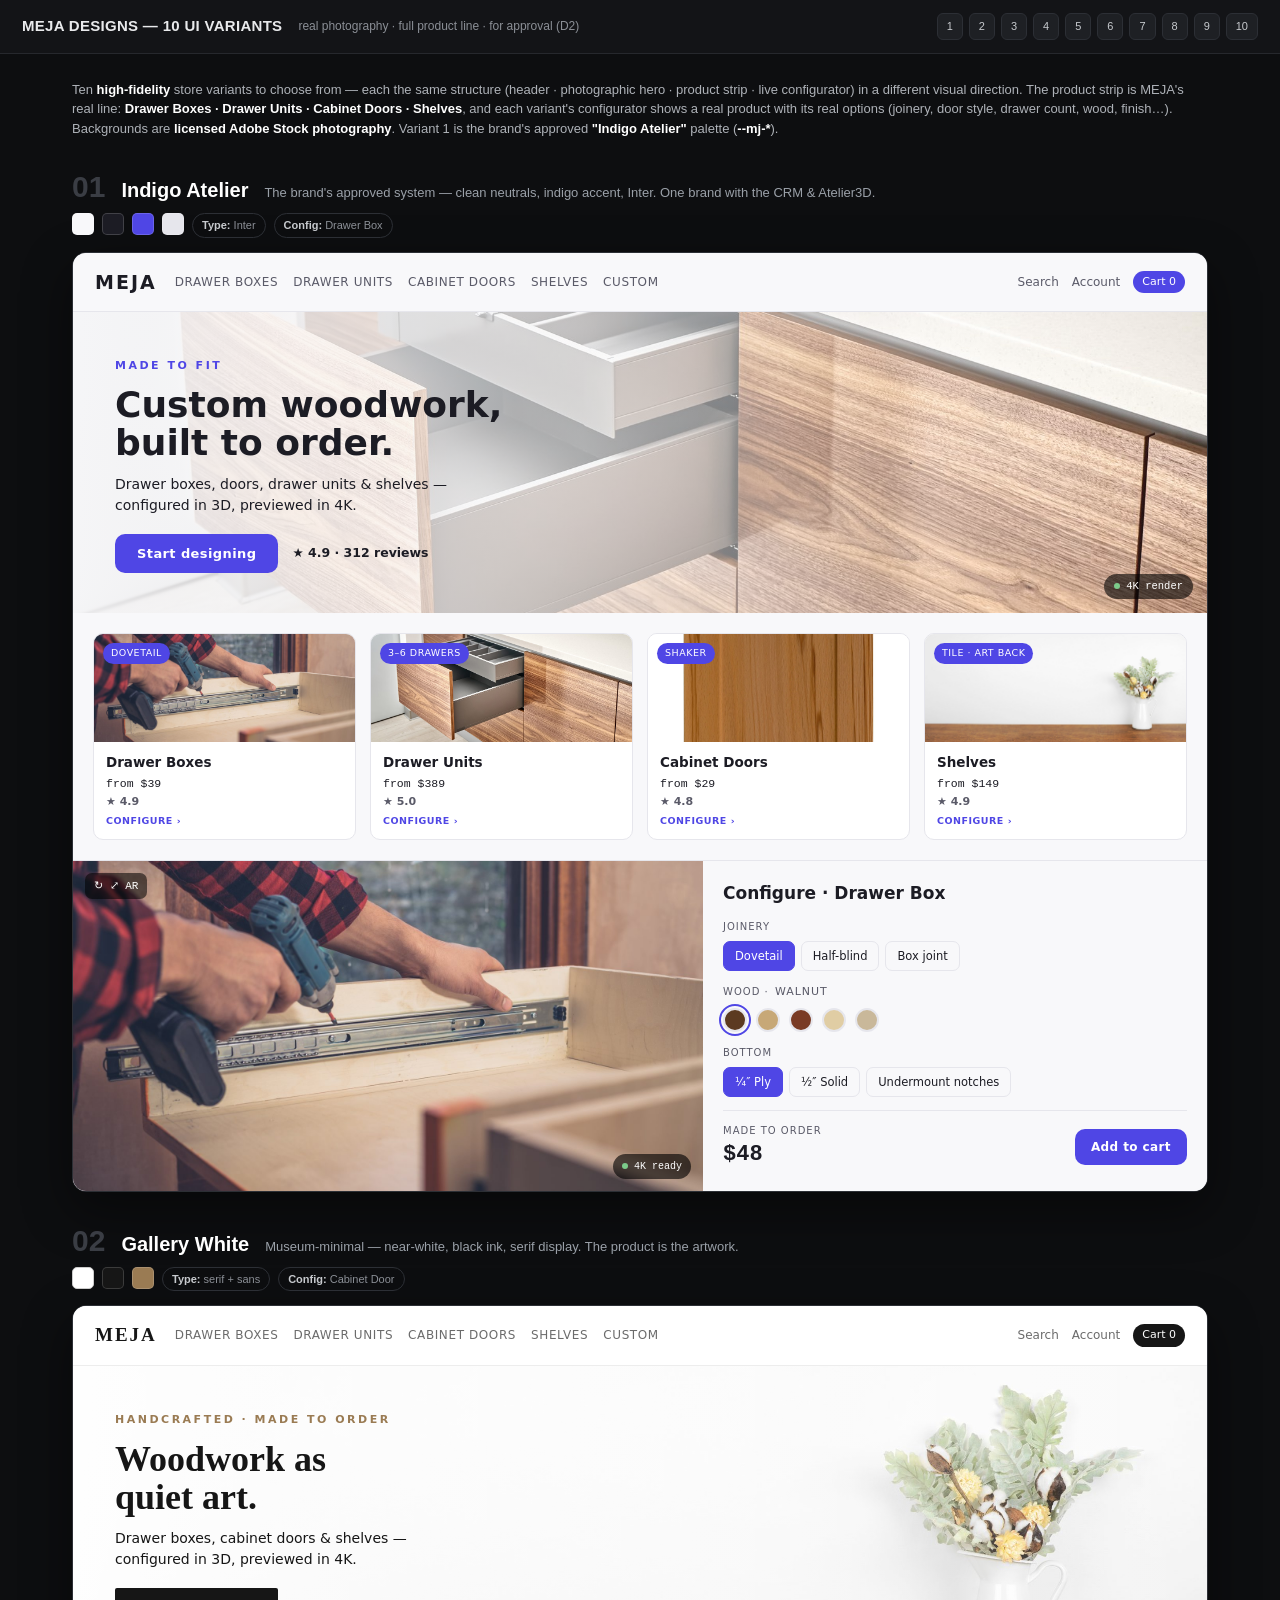
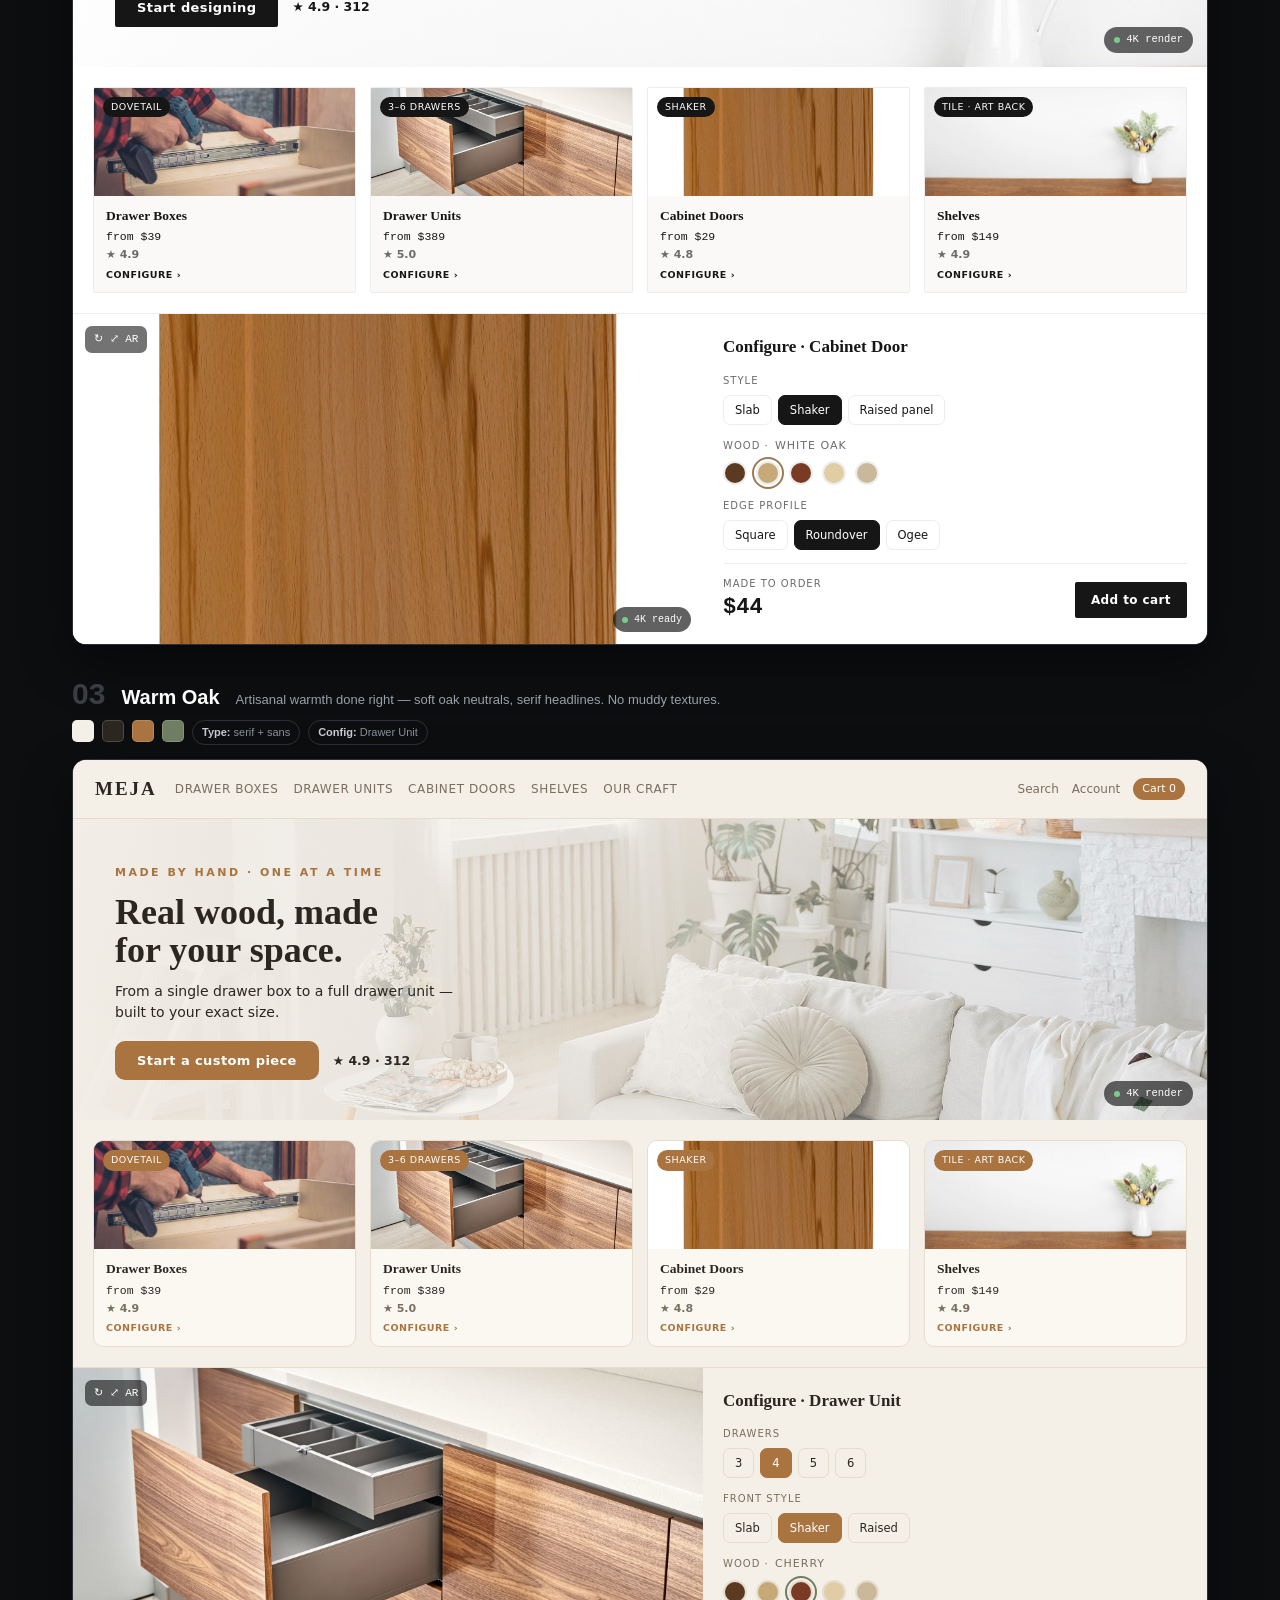
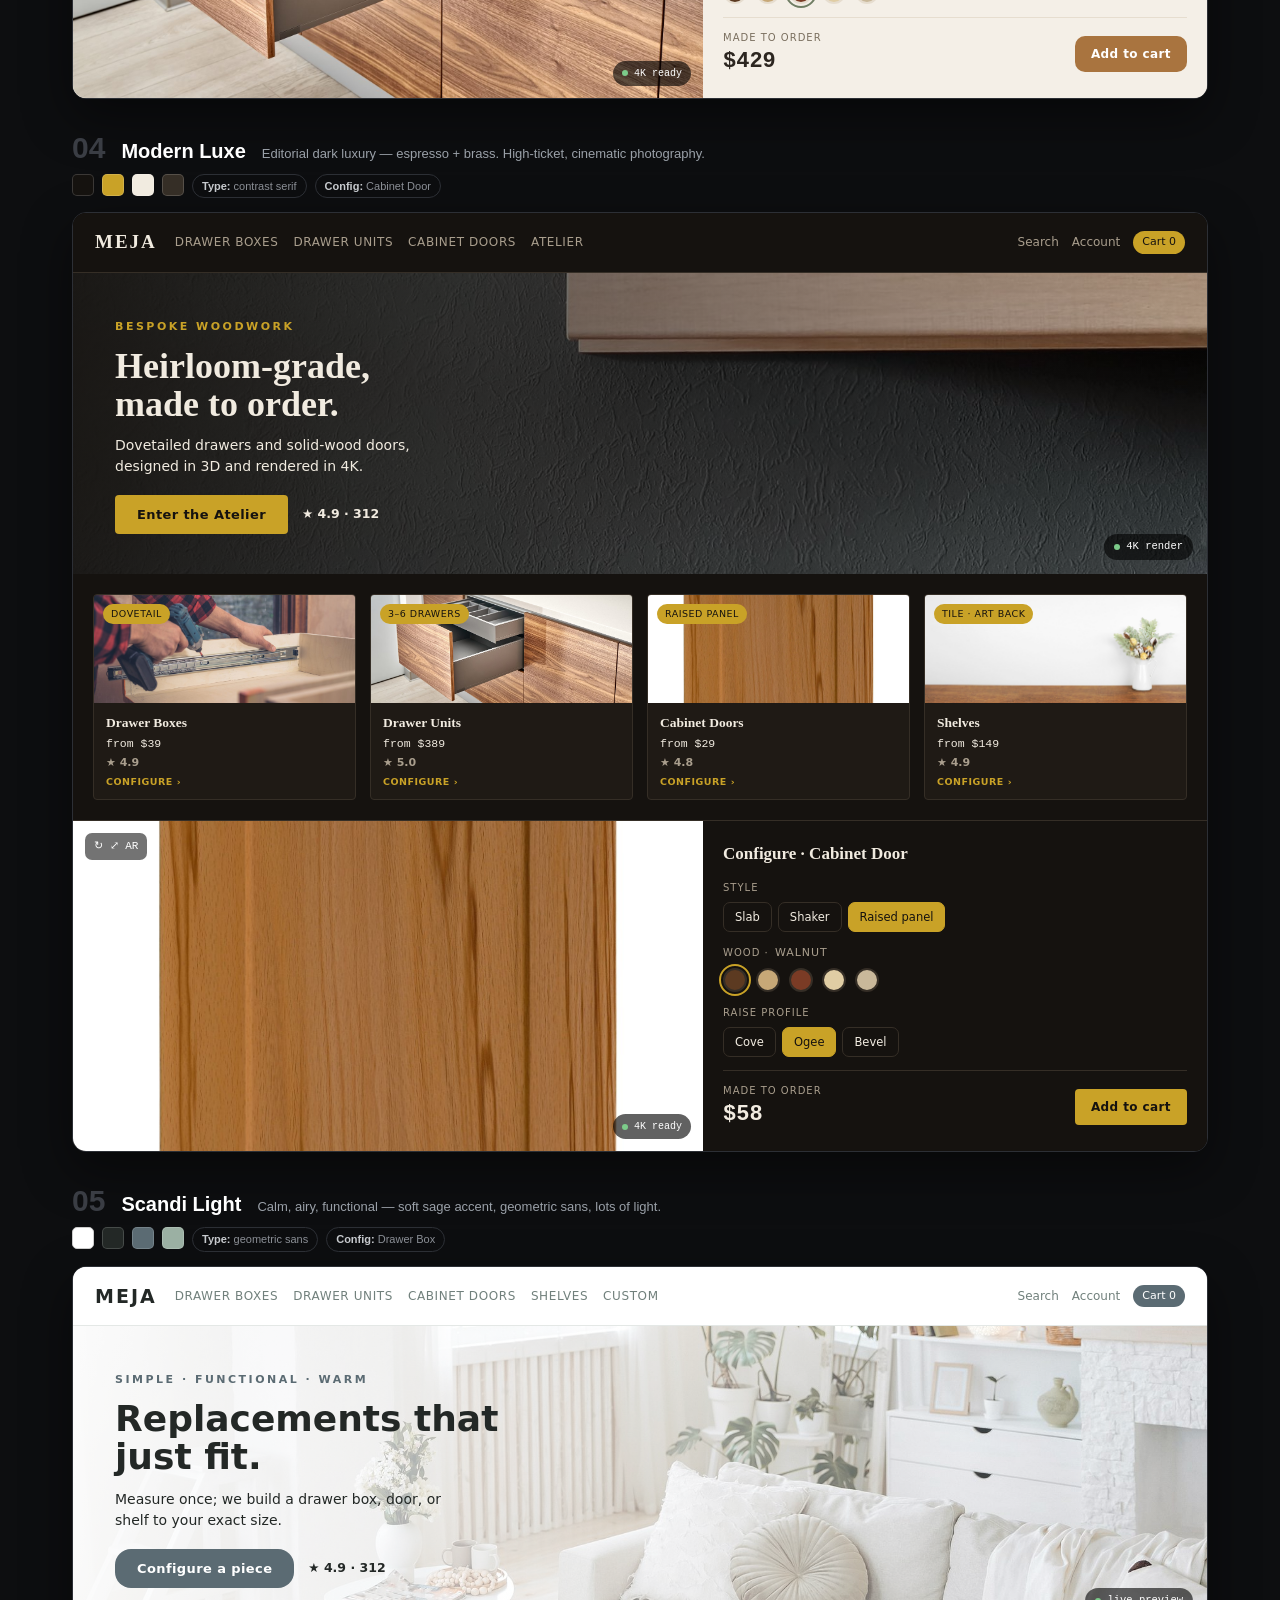
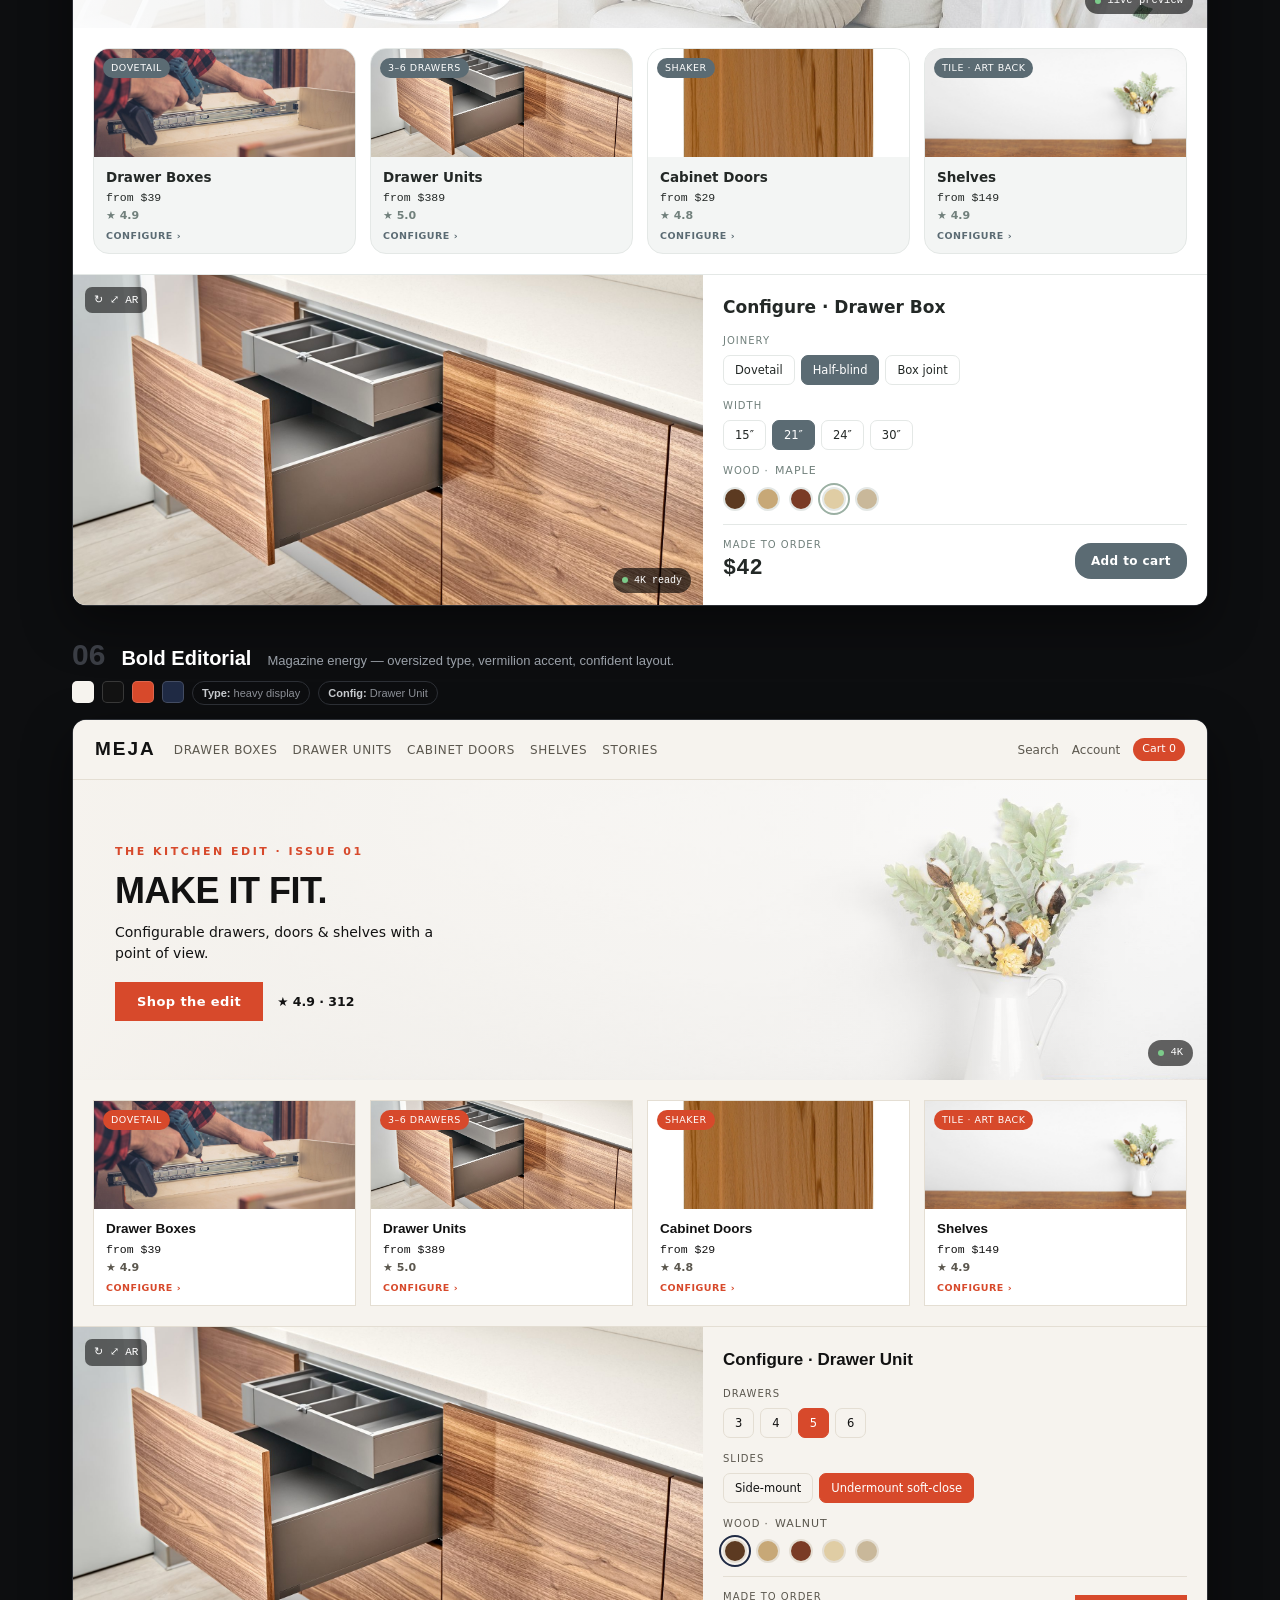
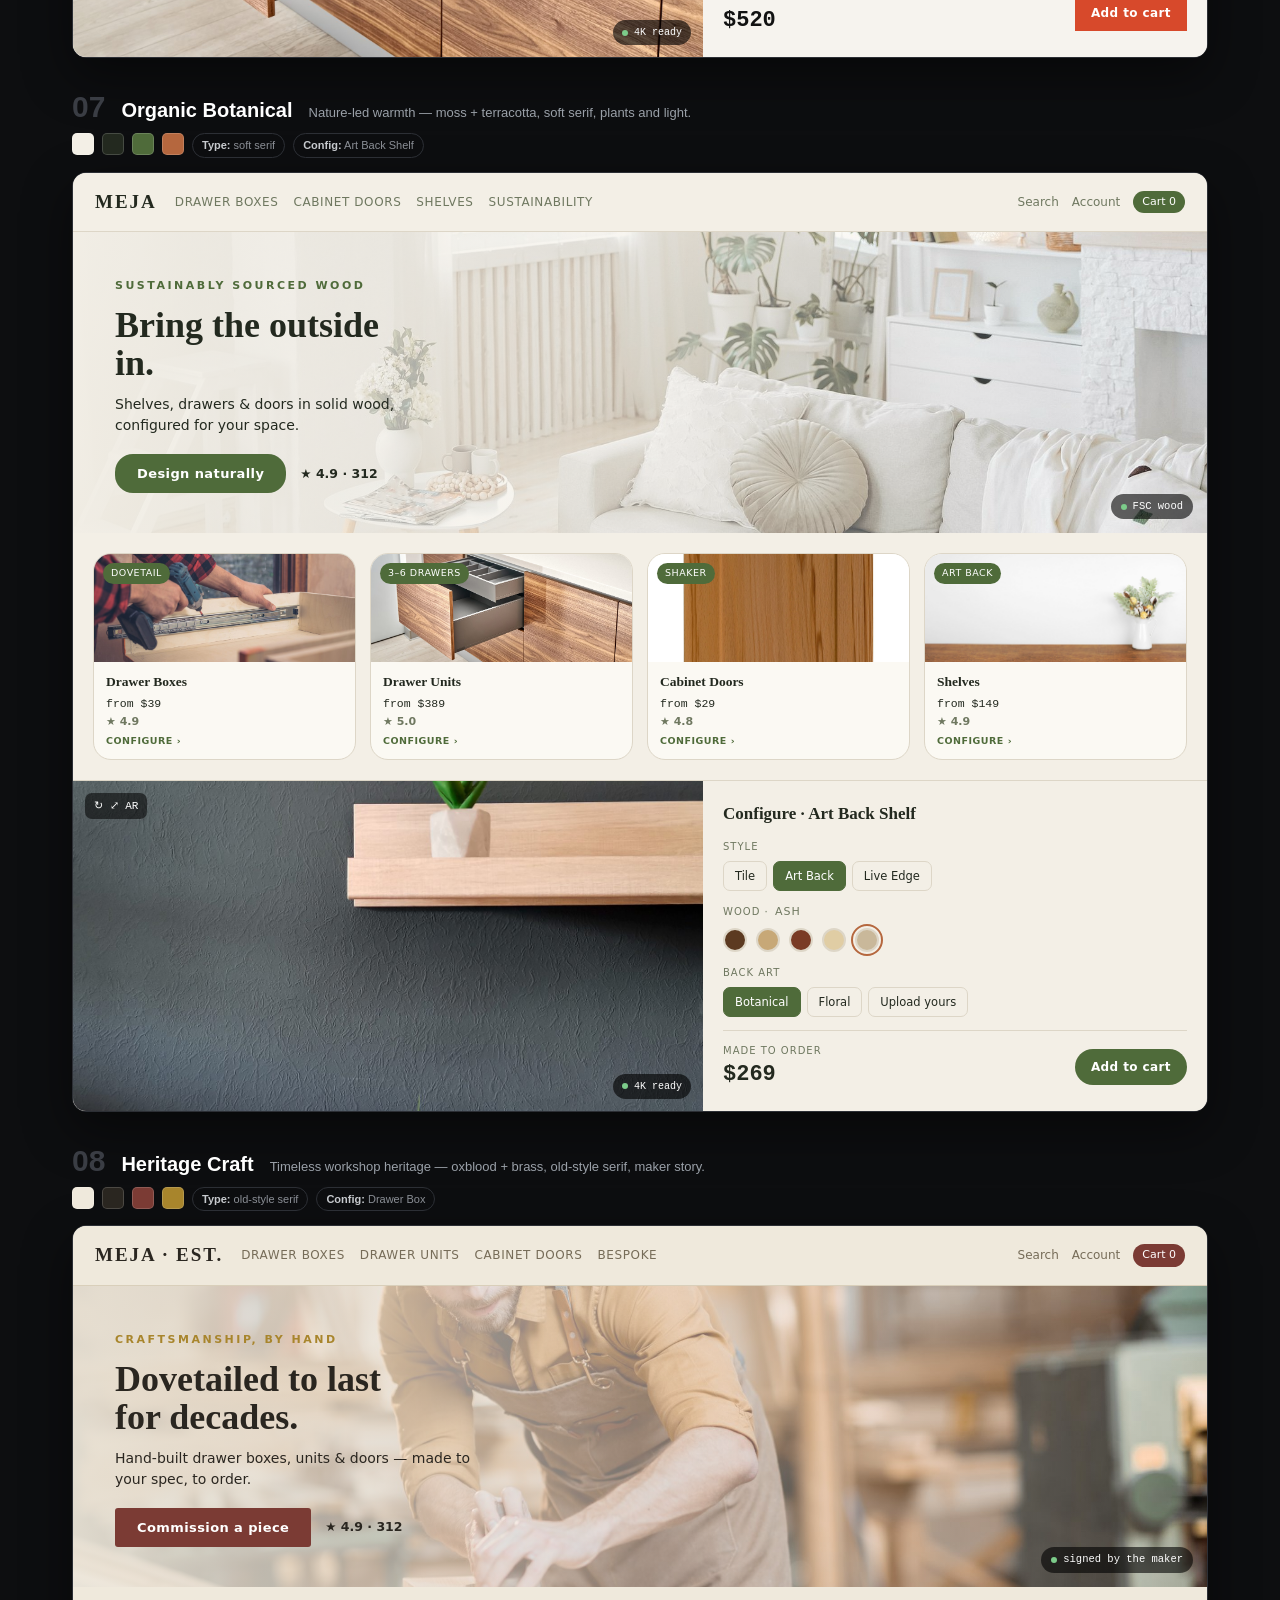
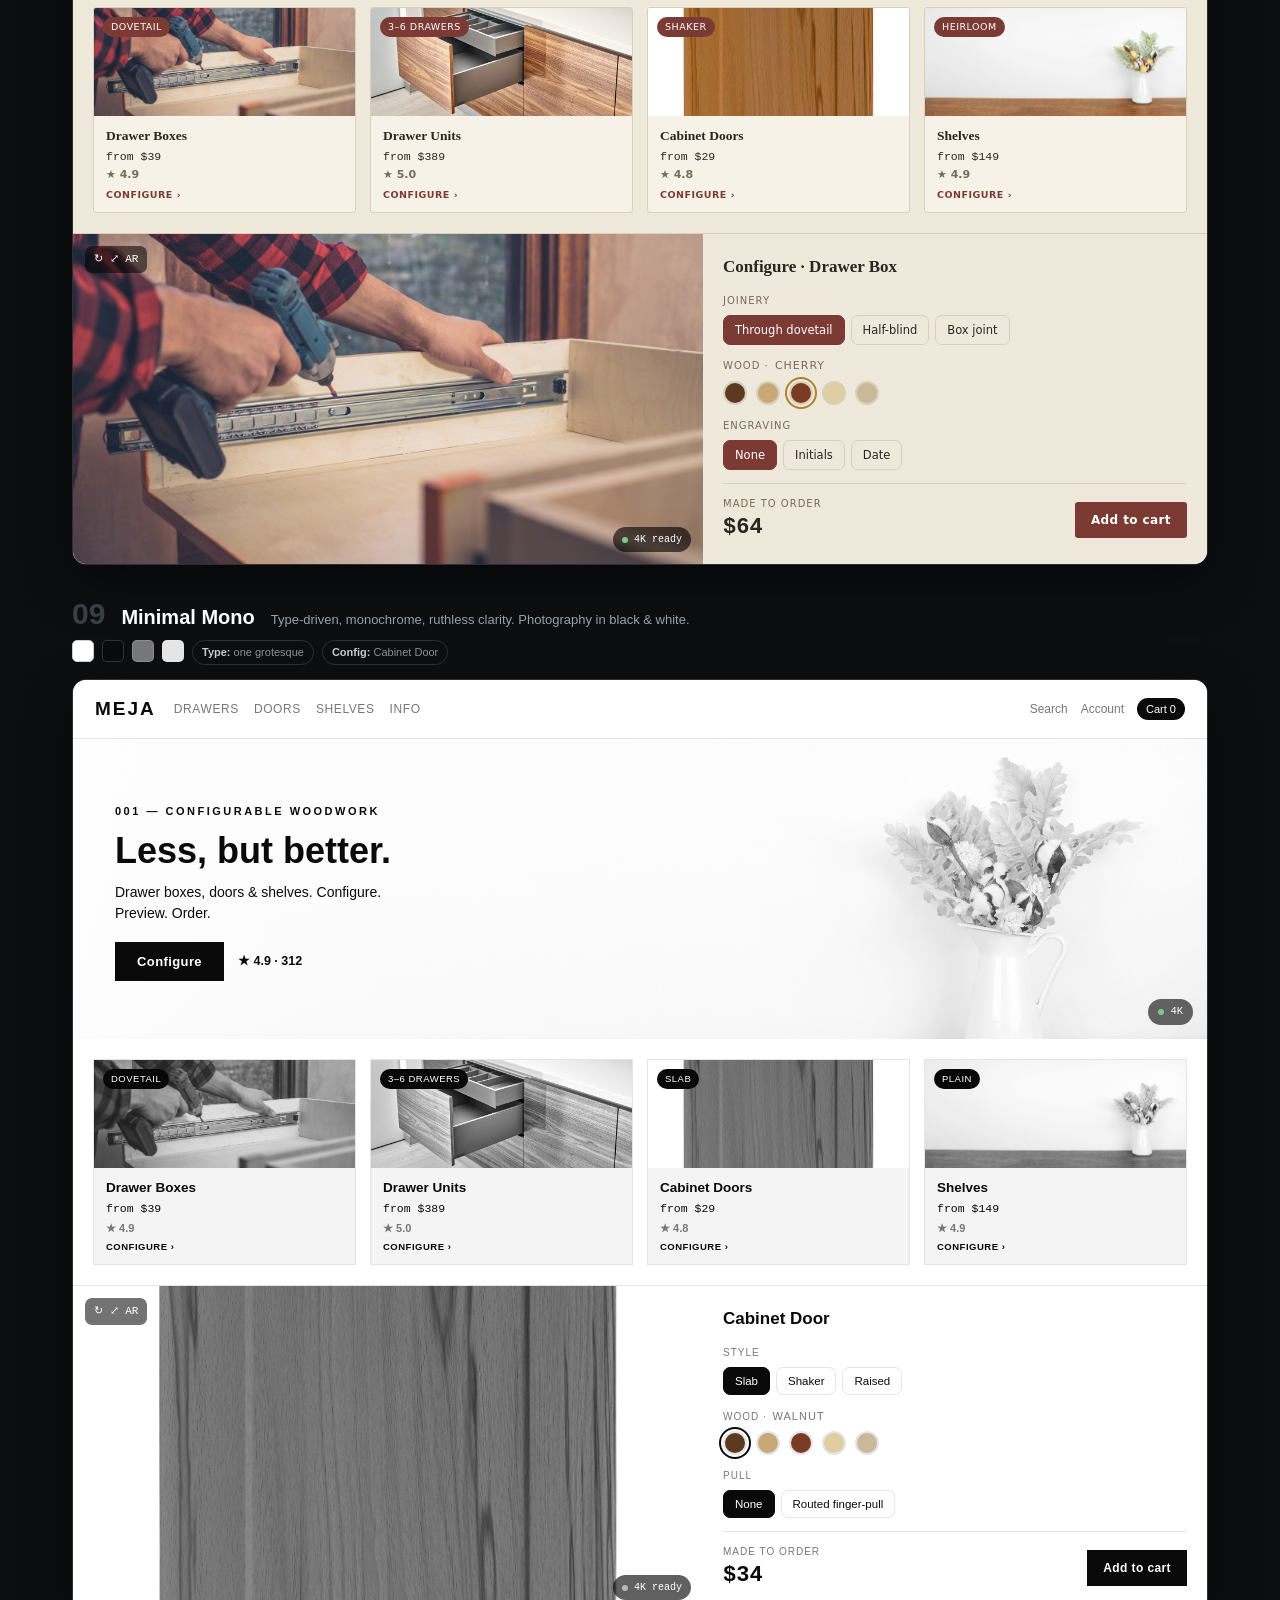
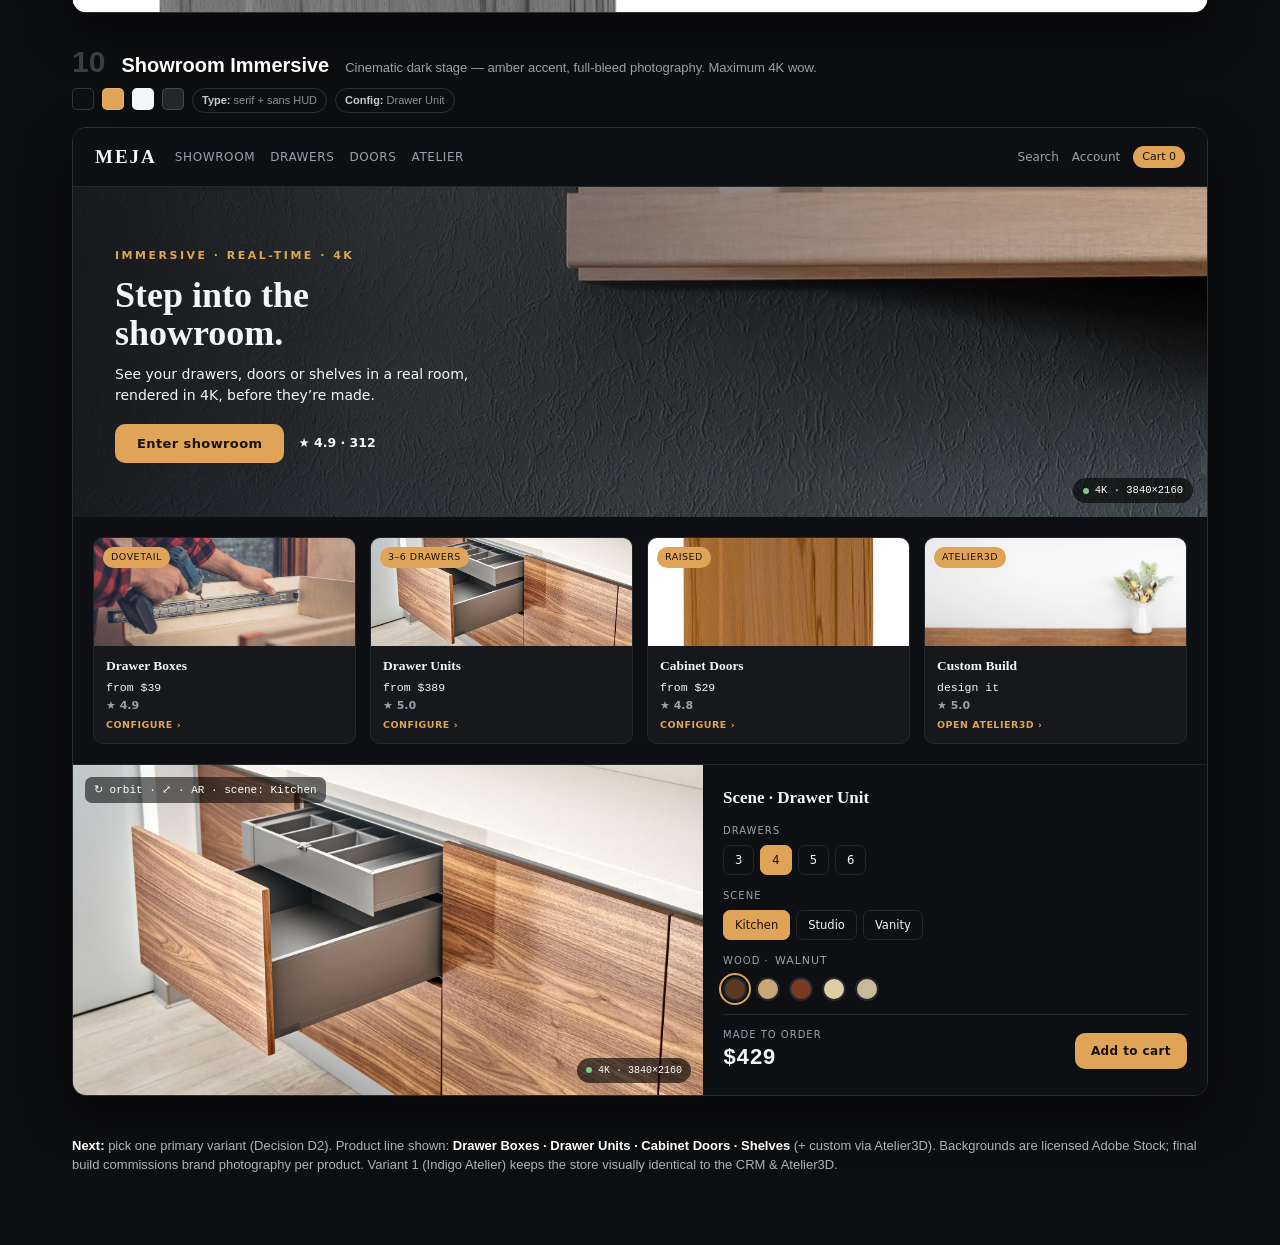
==== commit a5c07148: "Add full product line to mockups: drawer boxes, drawer units, cabinet doors, shelves Per feedback — " ====
--- a/mockups/index.html
+++ b/mockups/index.html
@@ -35,14 +35,14 @@
     --bg:#fff;--surface:#f6f5f2;--ink:#1a1a1a;--muted:#6b6b6b;--line:#e6e2db;
     --brand:#4f46e5;--brandink:#fff;--accent:#4f46e5;--radius:10px;
     --display:"Inter",system-ui,sans-serif;--text:"Inter",system-ui,sans-serif;--mono:ui-monospace,Menlo,monospace;
-    --hero:url(stock/room-bright.jpg);--view:url(stock/shelf-dark.jpg);--filter:none;
+    --hero:url(stock/room-bright.jpg);--view:url(stock/drawerbox.jpg);--filter:none;
     background:var(--bg);color:var(--ink);font-family:var(--text);
   }
   .store *{box-sizing:border-box}
 
   .s-head{display:flex;align-items:center;gap:18px;padding:15px 22px;border-bottom:1px solid var(--line);background:var(--bg)}
   .s-logo{font-family:var(--display);font-weight:700;font-size:19px;letter-spacing:2px}
-  .s-nav{display:flex;gap:16px;font-size:12px;color:var(--muted);text-transform:uppercase;letter-spacing:.7px}
+  .s-nav{display:flex;gap:15px;font-size:12px;color:var(--muted);text-transform:uppercase;letter-spacing:.6px}
   .s-icons{margin-left:auto;display:flex;gap:13px;font-size:12px;color:var(--muted);align-items:center}
   .s-icons .bag{background:var(--brand);color:var(--brandink);padding:3px 9px;border-radius:999px;font-size:11px}
 
@@ -51,33 +51,34 @@
   .s-hero-scrim{position:absolute;inset:0}
   .s-hero-in{position:relative;padding:40px 42px;max-width:60%}
   .eyebrow{font-size:11px;letter-spacing:2.5px;text-transform:uppercase;font-weight:700}
-  .s-hero h2{font-family:var(--display);font-size:38px;line-height:1.05;margin:10px 0 12px;max-width:15ch}
-  .s-hero p{font-size:14px;margin:0 0 18px;max-width:38ch}
+  .s-hero h2{font-family:var(--display);font-size:36px;line-height:1.06;margin:10px 0 12px;max-width:16ch}
+  .s-hero p{font-size:14px;margin:0 0 18px;max-width:40ch}
   .hero-cta{display:flex;gap:14px;align-items:center;flex-wrap:wrap}
   .btn{background:var(--brand);color:var(--brandink);border:none;padding:12px 22px;border-radius:var(--radius);font-size:13px;font-weight:600;letter-spacing:.4px;cursor:pointer;font-family:var(--text)}
   .rate{font-size:12.5px;font-weight:600;display:inline-flex;gap:5px;align-items:center}
   .hero-chip{position:absolute;bottom:14px;right:14px;background:rgba(0,0,0,.6);color:#fff;font-size:10.5px;font-family:var(--mono);padding:5px 10px;border-radius:999px;display:flex;gap:6px;align-items:center}
   .hero-chip .d{width:6px;height:6px;border-radius:999px;background:#7CCB8A}
 
-  .s-strip{display:grid;grid-template-columns:repeat(3,1fr);gap:16px;padding:22px;background:var(--bg)}
+  .s-strip{display:grid;grid-template-columns:repeat(4,1fr);gap:14px;padding:20px;background:var(--bg)}
   .pcard{background:var(--surface);border:1px solid var(--line);border-radius:var(--radius);overflow:hidden}
-  .pimg{height:120px;background-size:cover;background-position:center;position:relative;filter:var(--filter)}
-  .pcard:nth-child(1) .pimg{background-image:url(stock/shelf-styled.jpg)}
-  .pcard:nth-child(2) .pimg{background-image:url(stock/shelf-dark.jpg);background-position:center 30%}
-  .pcard:nth-child(3) .pimg{background-image:url(stock/room-bright.jpg);background-position:right center}
+  .pimg{height:108px;background-size:cover;background-position:center;position:relative;filter:var(--filter)}
+  .pcard:nth-child(1) .pimg{background-image:url(stock/drawerbox.jpg);background-position:center 40%}
+  .pcard:nth-child(2) .pimg{background-image:url(stock/drawerunit.jpg)}
+  .pcard:nth-child(3) .pimg{background-image:url(stock/cabinetdoor.jpg);background-position:center}
+  .pcard:nth-child(4) .pimg{background-image:url(stock/shelf-styled.jpg)}
   .ptag{position:absolute;top:9px;left:9px;background:var(--brand);color:var(--brandink);font-size:9.5px;letter-spacing:.5px;text-transform:uppercase;padding:3px 8px;border-radius:999px}
-  .pmeta{padding:11px 12px;display:flex;flex-direction:column;gap:3px}
-  .pmeta b{font-family:var(--display);font-size:14px}
-  .pmeta .from{font-family:var(--mono);font-size:12px}
+  .pmeta{padding:10px 12px;display:flex;flex-direction:column;gap:2px}
+  .pmeta b{font-family:var(--display);font-size:13.5px}
+  .pmeta .from{font-family:var(--mono);font-size:11.5px}
   .pmeta .rate.sm{font-size:11px;color:var(--muted)}
-  .pmeta .cfg{font-size:10px;letter-spacing:.5px;text-transform:uppercase;color:var(--brand);font-weight:600;margin-top:2px}
+  .pmeta .cfg{font-size:9.5px;letter-spacing:.5px;text-transform:uppercase;color:var(--brand);font-weight:600;margin-top:2px}
 
   .s-config{display:grid;grid-template-columns:1.25fr 1fr;border-top:1px solid var(--line);background:var(--bg)}
-  .cfg-view{position:relative;min-height:250px;background:var(--view) center/cover no-repeat;filter:var(--filter)}
+  .cfg-view{position:relative;min-height:256px;background:var(--view) center/cover no-repeat;filter:var(--filter)}
   .cfg-view .hud{position:absolute;top:12px;left:12px;background:rgba(0,0,0,.55);color:#fff;font-size:11px;font-family:var(--mono);padding:5px 9px;border-radius:7px}
   .cfg-view .rstate{position:absolute;bottom:12px;right:12px;background:rgba(0,0,0,.62);color:#fff;font-size:10px;font-family:var(--mono);padding:5px 9px;border-radius:999px;display:flex;gap:6px;align-items:center}
   .cfg-view .rstate .d{width:6px;height:6px;border-radius:999px;background:#7CCB8A}
-  .cfg-panel{padding:20px;display:flex;flex-direction:column;gap:14px}
+  .cfg-panel{padding:20px;display:flex;flex-direction:column;gap:13px}
   .cfg-panel h3{font-family:var(--display);margin:0;font-size:17px}
   .copt label{font-size:10px;letter-spacing:1px;text-transform:uppercase;color:var(--muted);display:block;margin-bottom:7px}
   .seg{display:flex;gap:6px;flex-wrap:wrap}
@@ -87,52 +88,41 @@
   .dots i{width:24px;height:24px;border-radius:999px;display:inline-block;border:2px solid var(--line)}
   .dots i.on{outline:2px solid var(--accent);outline-offset:2px}
   .wname{font-size:11px;color:var(--muted);margin-left:2px}
-  .cprice{margin-top:auto;border-top:1px solid var(--line);padding-top:13px;display:flex;align-items:center;justify-content:space-between;gap:10px}
+  .cprice{margin-top:auto;border-top:1px solid var(--line);padding-top:12px;display:flex;align-items:center;justify-content:space-between;gap:10px}
   .cprice .lbl{font-size:10px;color:var(--muted);text-transform:uppercase;letter-spacing:1px;display:block}
   .cprice b{font-family:var(--mono);font-size:22px}
   .addbtn{background:var(--brand);color:var(--brandink);border:none;padding:11px 16px;border-radius:var(--radius);font-size:12px;font-weight:600;letter-spacing:.4px;cursor:pointer;font-family:var(--text)}
-  .mto{font-size:10.5px;color:var(--muted)}
 
   /* ===================== THEMES ===================== */
-  /* 1 Indigo Atelier (brand system) */
-  .t1{--bg:#f8f8fa;--surface:#fff;--ink:#1c1c24;--muted:#5a5a68;--line:#e6e6ec;--brand:#4f46e5;--brandink:#fff;--accent:#4f46e5;--radius:10px;--hero:url(stock/room-bright.jpg);--view:url(stock/shelf-dark.jpg)}
-  .t1 .s-hero-in,.t1 .eyebrow{color:#1c1c24}.t1 .eyebrow{color:#4f46e5}.t1 .s-hero-scrim{background:linear-gradient(90deg,rgba(255,255,255,.94),rgba(255,255,255,.55) 55%,transparent)}
-  /* 2 Gallery White */
-  .t2{--bg:#fff;--surface:#faf9f7;--ink:#161616;--muted:#6b6b6b;--line:#ededed;--brand:#161616;--brandink:#fff;--accent:#9a7b53;--radius:2px;--display:"Iowan Old Style",Georgia,serif;--hero:url(stock/shelf-styled.jpg);--view:url(stock/shelf-styled.jpg)}
+  .t1{--bg:#f8f8fa;--surface:#fff;--ink:#1c1c24;--muted:#5a5a68;--line:#e6e6ec;--brand:#4f46e5;--brandink:#fff;--accent:#4f46e5;--radius:10px;--hero:url(stock/drawerunit.jpg);--view:url(stock/drawerbox.jpg)}
+  .t1 .eyebrow{color:#4f46e5}.t1 .s-hero-scrim{background:linear-gradient(90deg,rgba(248,248,250,.95),rgba(248,248,250,.55) 55%,transparent)}
+  .t2{--bg:#fff;--surface:#faf9f7;--ink:#161616;--muted:#6b6b6b;--line:#ededed;--brand:#161616;--brandink:#fff;--accent:#9a7b53;--radius:2px;--display:"Iowan Old Style",Georgia,serif;--hero:url(stock/shelf-styled.jpg);--view:url(stock/cabinetdoor.jpg)}
   .t2 .eyebrow{color:#9a7b53}.t2 .s-hero-scrim{background:linear-gradient(90deg,rgba(255,255,255,.96),rgba(255,255,255,.5) 60%,transparent)}
-  /* 3 Warm Oak */
-  .t3{--bg:#f4efe7;--surface:#fbf8f2;--ink:#2c2620;--muted:#7a6f5f;--line:#e6ddcf;--brand:#a9743f;--brandink:#fff;--accent:#6f7d63;--radius:10px;--display:"Iowan Old Style",Georgia,serif;--hero:url(stock/room-bright.jpg);--view:url(stock/walnut-texture.jpg)}
+  .t3{--bg:#f4efe7;--surface:#fbf8f2;--ink:#2c2620;--muted:#7a6f5f;--line:#e6ddcf;--brand:#a9743f;--brandink:#fff;--accent:#6f7d63;--radius:10px;--display:"Iowan Old Style",Georgia,serif;--hero:url(stock/room-bright.jpg);--view:url(stock/drawerunit.jpg)}
   .t3 .eyebrow{color:#a9743f}.t3 .s-hero-scrim{background:linear-gradient(90deg,rgba(244,239,231,.95),rgba(244,239,231,.55) 58%,transparent)}
-  /* 4 Modern Luxe (dark) */
-  .t4{--bg:#15120f;--surface:#1f1a15;--ink:#f1ebe0;--muted:#a99e8d;--line:#352e26;--brand:#c9a227;--brandink:#15120f;--accent:#c9a227;--radius:4px;--display:"Iowan Old Style",Didot,Georgia,serif;--hero:url(stock/shelf-dark.jpg);--view:url(stock/walnut-texture.jpg)}
+  .t4{--bg:#15120f;--surface:#1f1a15;--ink:#f1ebe0;--muted:#a99e8d;--line:#352e26;--brand:#c9a227;--brandink:#15120f;--accent:#c9a227;--radius:4px;--display:"Iowan Old Style",Didot,Georgia,serif;--hero:url(stock/shelf-dark.jpg);--view:url(stock/cabinetdoor.jpg)}
   .t4 .eyebrow{color:#c9a227}.t4 .s-hero-scrim{background:linear-gradient(90deg,rgba(21,18,15,.9),rgba(21,18,15,.5) 60%,rgba(21,18,15,.25))}.t4 .s-hero-in{color:#f1ebe0}
-  /* 5 Scandi Light */
-  .t5{--bg:#fff;--surface:#f3f5f4;--ink:#232826;--muted:#71807c;--line:#e4e8e6;--brand:#5b6b73;--brandink:#fff;--accent:#9bb0a3;--radius:16px;--hero:url(stock/room-bright.jpg);--view:url(stock/room-bright.jpg)}
+  .t5{--bg:#fff;--surface:#f3f5f4;--ink:#232826;--muted:#71807c;--line:#e4e8e6;--brand:#5b6b73;--brandink:#fff;--accent:#9bb0a3;--radius:16px;--hero:url(stock/room-bright.jpg);--view:url(stock/drawerunit.jpg)}
   .t5 .eyebrow{color:#5b6b73}.t5 .s-hero-scrim{background:linear-gradient(90deg,rgba(255,255,255,.92),rgba(255,255,255,.45) 60%,transparent)}
-  /* 6 Bold Editorial */
-  .t6{--bg:#f6f3ee;--surface:#fff;--ink:#121212;--muted:#5b574e;--line:#e4ded3;--brand:#d7492b;--brandink:#fff;--accent:#1f2a44;--radius:0;--display:"Archivo Black","Arial Black",sans-serif;--hero:url(stock/shelf-styled.jpg);--view:url(stock/shelf-dark.jpg)}
+  .t6{--bg:#f6f3ee;--surface:#fff;--ink:#121212;--muted:#5b574e;--line:#e4ded3;--brand:#d7492b;--brandink:#fff;--accent:#1f2a44;--radius:0;--display:"Archivo Black","Arial Black",sans-serif;--hero:url(stock/shelf-styled.jpg);--view:url(stock/drawerunit.jpg)}
   .t6 .eyebrow{color:#d7492b}.t6 .s-hero h2{letter-spacing:-.5px}.t6 .s-hero-scrim{background:linear-gradient(90deg,rgba(246,243,238,.96),rgba(246,243,238,.5) 58%,transparent)}
-  /* 7 Botanical */
-  .t7{--bg:#f3efe6;--surface:#fbf9f3;--ink:#23291f;--muted:#6f7860;--line:#ddd6c7;--brand:#4f6b3a;--brandink:#fff;--accent:#b5673e;--radius:18px;--display:"Iowan Old Style",Georgia,serif;--hero:url(stock/room-bright.jpg);--view:url(stock/room-bright.jpg)}
+  .t7{--bg:#f3efe6;--surface:#fbf9f3;--ink:#23291f;--muted:#6f7860;--line:#ddd6c7;--brand:#4f6b3a;--brandink:#fff;--accent:#b5673e;--radius:18px;--display:"Iowan Old Style",Georgia,serif;--hero:url(stock/room-bright.jpg);--view:url(stock/shelf-dark.jpg)}
   .t7 .eyebrow{color:#4f6b3a}.t7 .s-hero-scrim{background:linear-gradient(90deg,rgba(243,239,230,.95),rgba(243,239,230,.5) 58%,transparent)}
-  /* 8 Heritage Craft */
-  .t8{--bg:#efe9dc;--surface:#f7f2e7;--ink:#2a2620;--muted:#766c58;--line:#d9cfba;--brand:#7b3b34;--brandink:#fff;--accent:#a8852c;--radius:3px;--display:"Baskerville","Iowan Old Style",Georgia,serif;--hero:url(stock/workshop.jpg);--view:url(stock/walnut-texture.jpg)}
+  .t8{--bg:#efe9dc;--surface:#f7f2e7;--ink:#2a2620;--muted:#766c58;--line:#d9cfba;--brand:#7b3b34;--brandink:#fff;--accent:#a8852c;--radius:3px;--display:"Baskerville","Iowan Old Style",Georgia,serif;--hero:url(stock/workshop.jpg);--view:url(stock/drawerbox.jpg)}
   .t8 .eyebrow{color:#a8852c}.t8 .s-hero-scrim{background:linear-gradient(90deg,rgba(239,233,220,.92),rgba(239,233,220,.4) 62%,transparent)}
-  /* 9 Minimal Mono */
-  .t9{--bg:#fff;--surface:#f4f4f4;--ink:#0a0a0a;--muted:#777;--line:#e5e5e5;--brand:#0a0a0a;--brandink:#fff;--accent:#0a0a0a;--radius:0;--display:"Helvetica Neue",Arial,sans-serif;--text:"Helvetica Neue",Arial,sans-serif;--hero:url(stock/shelf-styled.jpg);--view:url(stock/shelf-dark.jpg);--filter:grayscale(1) contrast(1.02)}
+  .t9{--bg:#fff;--surface:#f4f4f4;--ink:#0a0a0a;--muted:#777;--line:#e5e5e5;--brand:#0a0a0a;--brandink:#fff;--accent:#0a0a0a;--radius:0;--display:"Helvetica Neue",Arial,sans-serif;--text:"Helvetica Neue",Arial,sans-serif;--hero:url(stock/shelf-styled.jpg);--view:url(stock/cabinetdoor.jpg);--filter:grayscale(1) contrast(1.02)}
   .t9 .eyebrow{color:#0a0a0a}.t9 .s-hero-scrim{background:linear-gradient(90deg,rgba(255,255,255,.95),rgba(255,255,255,.5) 60%,transparent)}
-  /* 10 Showroom Immersive (dark) */
-  .t10{--bg:#0e0f12;--surface:#16181c;--ink:#f4f5f7;--muted:#9aa1aa;--line:#23262b;--brand:#e0a458;--brandink:#1a1206;--accent:#e0a458;--radius:10px;--display:"Iowan Old Style",Georgia,serif;--hero:url(stock/shelf-dark.jpg);--view:url(stock/walnut-texture.jpg)}
-  .t10 .eyebrow{color:#e0a458}.t10 .s-hero{min-height:340px}.t10 .s-hero-scrim{background:linear-gradient(90deg,rgba(14,15,18,.85),rgba(14,15,18,.45) 55%,rgba(14,15,18,.15))}.t10 .s-hero-in{color:#f4f5f7;max-width:62%}
-
-  @media(max-width:760px){.s-hero-in{max-width:88%}.s-strip,.s-config{grid-template-columns:1fr}.s-nav{display:none}}
+  .t10{--bg:#0e0f12;--surface:#16181c;--ink:#f4f5f7;--muted:#9aa1aa;--line:#23262b;--brand:#e0a458;--brandink:#1a1206;--accent:#e0a458;--radius:10px;--display:"Iowan Old Style",Georgia,serif;--hero:url(stock/shelf-dark.jpg);--view:url(stock/drawerunit.jpg)}
+  .t10 .eyebrow{color:#e0a458}.t10 .s-hero{min-height:330px}.t10 .s-hero-scrim{background:linear-gradient(90deg,rgba(14,15,18,.85),rgba(14,15,18,.45) 55%,rgba(14,15,18,.15))}.t10 .s-hero-in{color:#f4f5f7;max-width:62%}
+
+  @media(max-width:760px){.s-hero-in{max-width:88%}.s-strip{grid-template-columns:1fr 1fr}.s-config{grid-template-columns:1fr}.s-nav{display:none}}
 </style>
 </head>
 <body>
 
 <div class="gallery-head">
   <h1>MEJA DESIGNS — 10 UI VARIANTS</h1>
-  <span class="sub">real photography · real options · for approval (D2)</span>
+  <span class="sub">real photography · full product line · for approval (D2)</span>
   <nav class="jump">
     <a href="#v1">1</a><a href="#v2">2</a><a href="#v3">3</a><a href="#v4">4</a><a href="#v5">5</a>
     <a href="#v6">6</a><a href="#v7">7</a><a href="#v8">8</a><a href="#v9">9</a><a href="#v10">10</a>
@@ -140,232 +130,243 @@
 </div>
 
 <p class="intro">
-  Ten <b>high-fidelity</b> store variants to choose from — each the <b>same structure</b> (header · photographic hero · product strip · live configurator) in a different visual direction.
-  Backgrounds are <b>real licensed Adobe Stock photography</b> (a shared 5-image set, reused per variant). Options are the <b>real brand set</b> — styles <b>Tile / Art&nbsp;Back / Floating</b>, woods <b>Walnut · White Oak · Cherry · Maple · Ash</b>, finishes <b>Matte · Satin · Hand-oiled</b> — and ratings reflect the reviews feature. Variant&nbsp;1 is the brand's approved <b>"Indigo Atelier"</b> palette (<b>--mj-*</b>).
+  Ten <b>high-fidelity</b> store variants to choose from — each the same structure (header · photographic hero · product strip · live configurator) in a different visual direction.
+  The product strip is MEJA's real line: <b>Drawer Boxes · Drawer Units · Cabinet Doors · Shelves</b>, and each variant's configurator shows a real product with its real options
+  (joinery, door style, drawer count, wood, finish…). Backgrounds are <b>licensed Adobe Stock photography</b>. Variant&nbsp;1 is the brand's approved <b>"Indigo Atelier"</b> palette (<b>--mj-*</b>).
 </p>
 
-<!-- 1 -->
+<!-- 1 Indigo Atelier — Drawer Box -->
 <section class="variant" id="v1">
   <div class="v-head"><span class="num">01</span><h2>Indigo Atelier</h2><span class="concept">The brand's approved system — clean neutrals, indigo accent, Inter. One brand with the CRM &amp; Atelier3D.</span></div>
-  <div class="v-meta"><span class="sw" style="background:#f8f8fa"></span><span class="sw" style="background:#1c1c24"></span><span class="sw" style="background:#4f46e5"></span><span class="sw" style="background:#e6e6ec"></span><span class="tag"><b>Type:</b> Inter</span><span class="tag"><b>Best:</b> suite consistency</span></div>
+  <div class="v-meta"><span class="sw" style="background:#f8f8fa"></span><span class="sw" style="background:#1c1c24"></span><span class="sw" style="background:#4f46e5"></span><span class="sw" style="background:#e6e6ec"></span><span class="tag"><b>Type:</b> Inter</span><span class="tag"><b>Config:</b> Drawer Box</span></div>
   <div class="frame"><div class="store t1">
-    <div class="s-head"><div class="s-logo">MEJA</div><nav class="s-nav"><span>Shelves</span><span>Wall Art</span><span>Custom</span><span>Rooms</span></nav><div class="s-icons"><span>Search</span><span>Account</span><span class="bag">Cart 0</span></div></div>
-    <div class="s-hero"><div class="s-hero-bg"></div><div class="s-hero-scrim"></div><div class="s-hero-in"><span class="eyebrow">Designed with you</span><h2>Shelving, made for your space.</h2><p>Configure in 3D, preview in 4K, hand-made to order.</p><div class="hero-cta"><button class="btn">Design yours</button><span class="rate">★ 4.9 · 126 reviews</span></div></div><span class="hero-chip"><span class="d"></span>4K render</span></div>
-    <div class="s-strip">
-      <div class="pcard"><div class="pimg"><span class="ptag">Tile</span></div><div class="pmeta"><b>Tile Shelf</b><span class="from">from $189</span><span class="rate sm">★ 4.9</span><span class="cfg">Configure ›</span></div></div>
-      <div class="pcard"><div class="pimg"><span class="ptag">Art Back</span></div><div class="pmeta"><b>Art Back Shelf</b><span class="from">from $229</span><span class="rate sm">★ 4.8</span><span class="cfg">Configure ›</span></div></div>
-      <div class="pcard"><div class="pimg"><span class="ptag">Floating</span></div><div class="pmeta"><b>Floating Ledge</b><span class="from">from $149</span><span class="rate sm">★ 5.0</span><span class="cfg">Configure ›</span></div></div>
-    </div>
-    <div class="s-config"><div class="cfg-view"><span class="hud">↻ ⤢ AR</span><span class="rstate"><span class="d"></span>4K ready</span></div>
-      <div class="cfg-panel"><h3>Configure · Tile Shelf</h3>
-        <div class="copt"><label>Style</label><div class="seg"><button class="on">Tile</button><button>Art Back</button><button>Floating</button></div></div>
-        <div class="copt"><label>Wood · <span class="wname">Walnut</span></label><div class="dots"><i class="on" style="background:#5c3a21"></i><i style="background:#c7a877"></i><i style="background:#7a3b25"></i><i style="background:#e0cda4"></i><i style="background:#c9b89a"></i></div></div>
-        <div class="copt"><label>Finish</label><div class="seg"><button class="on">Matte</button><button>Satin</button><button>Hand-oiled</button></div></div>
-        <div class="cprice"><div><span class="lbl">Made to order</span><b>$248</b></div><button class="addbtn">Add to cart</button></div>
-      </div></div>
-  </div></div>
-</section>
-
-<!-- 2 -->
+    <div class="s-head"><div class="s-logo">MEJA</div><nav class="s-nav"><span>Drawer Boxes</span><span>Drawer Units</span><span>Cabinet Doors</span><span>Shelves</span><span>Custom</span></nav><div class="s-icons"><span>Search</span><span>Account</span><span class="bag">Cart 0</span></div></div>
+    <div class="s-hero"><div class="s-hero-bg"></div><div class="s-hero-scrim"></div><div class="s-hero-in"><span class="eyebrow">Made to fit</span><h2>Custom woodwork, built to order.</h2><p>Drawer boxes, doors, drawer units &amp; shelves — configured in 3D, previewed in 4K.</p><div class="hero-cta"><button class="btn">Start designing</button><span class="rate">★ 4.9 · 312 reviews</span></div></div><span class="hero-chip"><span class="d"></span>4K render</span></div>
+    <div class="s-strip">
+      <div class="pcard"><div class="pimg"><span class="ptag">Dovetail</span></div><div class="pmeta"><b>Drawer Boxes</b><span class="from">from $39</span><span class="rate sm">★ 4.9</span><span class="cfg">Configure ›</span></div></div>
+      <div class="pcard"><div class="pimg"><span class="ptag">3–6 drawers</span></div><div class="pmeta"><b>Drawer Units</b><span class="from">from $389</span><span class="rate sm">★ 5.0</span><span class="cfg">Configure ›</span></div></div>
+      <div class="pcard"><div class="pimg"><span class="ptag">Shaker</span></div><div class="pmeta"><b>Cabinet Doors</b><span class="from">from $29</span><span class="rate sm">★ 4.8</span><span class="cfg">Configure ›</span></div></div>
+      <div class="pcard"><div class="pimg"><span class="ptag">Tile · Art Back</span></div><div class="pmeta"><b>Shelves</b><span class="from">from $149</span><span class="rate sm">★ 4.9</span><span class="cfg">Configure ›</span></div></div>
+    </div>
+    <div class="s-config"><div class="cfg-view"><span class="hud">↻ ⤢ AR</span><span class="rstate"><span class="d"></span>4K ready</span></div>
+      <div class="cfg-panel"><h3>Configure · Drawer Box</h3>
+        <div class="copt"><label>Joinery</label><div class="seg"><button class="on">Dovetail</button><button>Half-blind</button><button>Box joint</button></div></div>
+        <div class="copt"><label>Wood · <span class="wname">Walnut</span></label><div class="dots"><i class="on" style="background:#5c3a21"></i><i style="background:#c7a877"></i><i style="background:#7a3b25"></i><i style="background:#e0cda4"></i><i style="background:#c9b89a"></i></div></div>
+        <div class="copt"><label>Bottom</label><div class="seg"><button class="on">¼″ Ply</button><button>½″ Solid</button><button>Undermount notches</button></div></div>
+        <div class="cprice"><div><span class="lbl">Made to order</span><b>$48</b></div><button class="addbtn">Add to cart</button></div>
+      </div></div>
+  </div></div>
+</section>
+
+<!-- 2 Gallery White — Cabinet Door -->
 <section class="variant" id="v2">
   <div class="v-head"><span class="num">02</span><h2>Gallery White</h2><span class="concept">Museum-minimal — near-white, black ink, serif display. The product is the artwork.</span></div>
-  <div class="v-meta"><span class="sw" style="background:#fff;border-color:#ccc"></span><span class="sw" style="background:#161616"></span><span class="sw" style="background:#9a7b53"></span><span class="tag"><b>Type:</b> serif + sans</span><span class="tag"><b>Best:</b> premium, hero photography</span></div>
+  <div class="v-meta"><span class="sw" style="background:#fff;border-color:#ccc"></span><span class="sw" style="background:#161616"></span><span class="sw" style="background:#9a7b53"></span><span class="tag"><b>Type:</b> serif + sans</span><span class="tag"><b>Config:</b> Cabinet Door</span></div>
   <div class="frame"><div class="store t2">
-    <div class="s-head"><div class="s-logo">MEJA</div><nav class="s-nav"><span>Shelves</span><span>Wall Art</span><span>Custom</span><span>Studio</span></nav><div class="s-icons"><span>Search</span><span>Account</span><span class="bag">Cart 0</span></div></div>
-    <div class="s-hero"><div class="s-hero-bg"></div><div class="s-hero-scrim"></div><div class="s-hero-in"><span class="eyebrow">Handcrafted · Made to order</span><h2>Shelving as quiet art.</h2><p>Configure a piece in 3D and preview it in true 4K.</p><div class="hero-cta"><button class="btn">Design yours</button><span class="rate">★ 4.9 · 126</span></div></div><span class="hero-chip"><span class="d"></span>4K render</span></div>
-    <div class="s-strip">
-      <div class="pcard"><div class="pimg"><span class="ptag">Tile</span></div><div class="pmeta"><b>Tile Shelf</b><span class="from">from $189</span><span class="rate sm">★ 4.9</span><span class="cfg">Configure ›</span></div></div>
-      <div class="pcard"><div class="pimg"><span class="ptag">Art Back</span></div><div class="pmeta"><b>Art Back Shelf</b><span class="from">from $229</span><span class="rate sm">★ 4.8</span><span class="cfg">Configure ›</span></div></div>
-      <div class="pcard"><div class="pimg"><span class="ptag">Floating</span></div><div class="pmeta"><b>Floating Ledge</b><span class="from">from $149</span><span class="rate sm">★ 5.0</span><span class="cfg">Configure ›</span></div></div>
-    </div>
-    <div class="s-config"><div class="cfg-view"><span class="hud">↻ ⤢ AR</span><span class="rstate"><span class="d"></span>4K ready</span></div>
-      <div class="cfg-panel"><h3>Configure · Art Back Shelf</h3>
-        <div class="copt"><label>Style</label><div class="seg"><button>Tile</button><button class="on">Art Back</button><button>Floating</button></div></div>
+    <div class="s-head"><div class="s-logo">MEJA</div><nav class="s-nav"><span>Drawer Boxes</span><span>Drawer Units</span><span>Cabinet Doors</span><span>Shelves</span><span>Custom</span></nav><div class="s-icons"><span>Search</span><span>Account</span><span class="bag">Cart 0</span></div></div>
+    <div class="s-hero"><div class="s-hero-bg"></div><div class="s-hero-scrim"></div><div class="s-hero-in"><span class="eyebrow">Handcrafted · Made to order</span><h2>Woodwork as quiet art.</h2><p>Drawer boxes, cabinet doors &amp; shelves — configured in 3D, previewed in 4K.</p><div class="hero-cta"><button class="btn">Start designing</button><span class="rate">★ 4.9 · 312</span></div></div><span class="hero-chip"><span class="d"></span>4K render</span></div>
+    <div class="s-strip">
+      <div class="pcard"><div class="pimg"><span class="ptag">Dovetail</span></div><div class="pmeta"><b>Drawer Boxes</b><span class="from">from $39</span><span class="rate sm">★ 4.9</span><span class="cfg">Configure ›</span></div></div>
+      <div class="pcard"><div class="pimg"><span class="ptag">3–6 drawers</span></div><div class="pmeta"><b>Drawer Units</b><span class="from">from $389</span><span class="rate sm">★ 5.0</span><span class="cfg">Configure ›</span></div></div>
+      <div class="pcard"><div class="pimg"><span class="ptag">Shaker</span></div><div class="pmeta"><b>Cabinet Doors</b><span class="from">from $29</span><span class="rate sm">★ 4.8</span><span class="cfg">Configure ›</span></div></div>
+      <div class="pcard"><div class="pimg"><span class="ptag">Tile · Art Back</span></div><div class="pmeta"><b>Shelves</b><span class="from">from $149</span><span class="rate sm">★ 4.9</span><span class="cfg">Configure ›</span></div></div>
+    </div>
+    <div class="s-config"><div class="cfg-view"><span class="hud">↻ ⤢ AR</span><span class="rstate"><span class="d"></span>4K ready</span></div>
+      <div class="cfg-panel"><h3>Configure · Cabinet Door</h3>
+        <div class="copt"><label>Style</label><div class="seg"><button>Slab</button><button class="on">Shaker</button><button>Raised panel</button></div></div>
         <div class="copt"><label>Wood · <span class="wname">White Oak</span></label><div class="dots"><i style="background:#5c3a21"></i><i class="on" style="background:#c7a877"></i><i style="background:#7a3b25"></i><i style="background:#e0cda4"></i><i style="background:#c9b89a"></i></div></div>
-        <div class="copt"><label>Finish</label><div class="seg"><button class="on">Matte</button><button>Satin</button><button>Hand-oiled</button></div></div>
-        <div class="cprice"><div><span class="lbl">Made to order</span><b>$274</b></div><button class="addbtn">Add to cart</button></div>
-      </div></div>
-  </div></div>
-</section>
-
-<!-- 3 -->
+        <div class="copt"><label>Edge profile</label><div class="seg"><button>Square</button><button class="on">Roundover</button><button>Ogee</button></div></div>
+        <div class="cprice"><div><span class="lbl">Made to order</span><b>$44</b></div><button class="addbtn">Add to cart</button></div>
+      </div></div>
+  </div></div>
+</section>
+
+<!-- 3 Warm Oak — Drawer Unit -->
 <section class="variant" id="v3">
   <div class="v-head"><span class="num">03</span><h2>Warm Oak</h2><span class="concept">Artisanal warmth done right — soft oak neutrals, serif headlines. No muddy textures.</span></div>
-  <div class="v-meta"><span class="sw" style="background:#f4efe7"></span><span class="sw" style="background:#2c2620"></span><span class="sw" style="background:#a9743f"></span><span class="sw" style="background:#6f7d63"></span><span class="tag"><b>Type:</b> serif + sans</span><span class="tag"><b>Best:</b> craft story, warmth</span></div>
+  <div class="v-meta"><span class="sw" style="background:#f4efe7"></span><span class="sw" style="background:#2c2620"></span><span class="sw" style="background:#a9743f"></span><span class="sw" style="background:#6f7d63"></span><span class="tag"><b>Type:</b> serif + sans</span><span class="tag"><b>Config:</b> Drawer Unit</span></div>
   <div class="frame"><div class="store t3">
-    <div class="s-head"><div class="s-logo">MEJA</div><nav class="s-nav"><span>Shelves</span><span>Wall Art</span><span>Custom</span><span>Our Craft</span></nav><div class="s-icons"><span>Search</span><span>Account</span><span class="bag">Cart 0</span></div></div>
-    <div class="s-hero"><div class="s-hero-bg"></div><div class="s-hero-scrim"></div><div class="s-hero-in"><span class="eyebrow">Made by hand · One at a time</span><h2>Real wood, made for your space.</h2><p>Tell us your space — we’ll craft a shelf that belongs in it.</p><div class="hero-cta"><button class="btn">Start a custom piece</button><span class="rate">★ 4.9 · 126</span></div></div><span class="hero-chip"><span class="d"></span>4K render</span></div>
-    <div class="s-strip">
-      <div class="pcard"><div class="pimg"><span class="ptag">Tile</span></div><div class="pmeta"><b>Tile Shelf</b><span class="from">from $189</span><span class="rate sm">★ 4.9</span><span class="cfg">Configure ›</span></div></div>
-      <div class="pcard"><div class="pimg"><span class="ptag">Art Back</span></div><div class="pmeta"><b>Art Back Shelf</b><span class="from">from $229</span><span class="rate sm">★ 4.8</span><span class="cfg">Configure ›</span></div></div>
-      <div class="pcard"><div class="pimg"><span class="ptag">Ledge</span></div><div class="pmeta"><b>Picture Ledge</b><span class="from">from $129</span><span class="rate sm">★ 5.0</span><span class="cfg">Configure ›</span></div></div>
-    </div>
-    <div class="s-config"><div class="cfg-view"><span class="hud">↻ ⤢ AR</span><span class="rstate"><span class="d"></span>4K ready</span></div>
-      <div class="cfg-panel"><h3>Configure · Tile Shelf</h3>
-        <div class="copt"><label>Style</label><div class="seg"><button class="on">Tile</button><button>Art Back</button><button>Ledge</button></div></div>
+    <div class="s-head"><div class="s-logo">MEJA</div><nav class="s-nav"><span>Drawer Boxes</span><span>Drawer Units</span><span>Cabinet Doors</span><span>Shelves</span><span>Our Craft</span></nav><div class="s-icons"><span>Search</span><span>Account</span><span class="bag">Cart 0</span></div></div>
+    <div class="s-hero"><div class="s-hero-bg"></div><div class="s-hero-scrim"></div><div class="s-hero-in"><span class="eyebrow">Made by hand · One at a time</span><h2>Real wood, made for your space.</h2><p>From a single drawer box to a full drawer unit — built to your exact size.</p><div class="hero-cta"><button class="btn">Start a custom piece</button><span class="rate">★ 4.9 · 312</span></div></div><span class="hero-chip"><span class="d"></span>4K render</span></div>
+    <div class="s-strip">
+      <div class="pcard"><div class="pimg"><span class="ptag">Dovetail</span></div><div class="pmeta"><b>Drawer Boxes</b><span class="from">from $39</span><span class="rate sm">★ 4.9</span><span class="cfg">Configure ›</span></div></div>
+      <div class="pcard"><div class="pimg"><span class="ptag">3–6 drawers</span></div><div class="pmeta"><b>Drawer Units</b><span class="from">from $389</span><span class="rate sm">★ 5.0</span><span class="cfg">Configure ›</span></div></div>
+      <div class="pcard"><div class="pimg"><span class="ptag">Shaker</span></div><div class="pmeta"><b>Cabinet Doors</b><span class="from">from $29</span><span class="rate sm">★ 4.8</span><span class="cfg">Configure ›</span></div></div>
+      <div class="pcard"><div class="pimg"><span class="ptag">Tile · Art Back</span></div><div class="pmeta"><b>Shelves</b><span class="from">from $149</span><span class="rate sm">★ 4.9</span><span class="cfg">Configure ›</span></div></div>
+    </div>
+    <div class="s-config"><div class="cfg-view"><span class="hud">↻ ⤢ AR</span><span class="rstate"><span class="d"></span>4K ready</span></div>
+      <div class="cfg-panel"><h3>Configure · Drawer Unit</h3>
+        <div class="copt"><label>Drawers</label><div class="seg"><button>3</button><button class="on">4</button><button>5</button><button>6</button></div></div>
+        <div class="copt"><label>Front style</label><div class="seg"><button>Slab</button><button class="on">Shaker</button><button>Raised</button></div></div>
         <div class="copt"><label>Wood · <span class="wname">Cherry</span></label><div class="dots"><i style="background:#5c3a21"></i><i style="background:#c7a877"></i><i class="on" style="background:#7a3b25"></i><i style="background:#e0cda4"></i><i style="background:#c9b89a"></i></div></div>
-        <div class="copt"><label>Tile color</label><div class="seg"><button class="on">Sage</button><button>Terracotta</button><button>Cream</button></div></div>
-        <div class="cprice"><div><span class="lbl">Made to order</span><b>$262</b></div><button class="addbtn">Add to cart</button></div>
-      </div></div>
-  </div></div>
-</section>
-
-<!-- 4 -->
+        <div class="cprice"><div><span class="lbl">Made to order</span><b>$429</b></div><button class="addbtn">Add to cart</button></div>
+      </div></div>
+  </div></div>
+</section>
+
+<!-- 4 Modern Luxe — Cabinet Door (raised) -->
 <section class="variant" id="v4">
   <div class="v-head"><span class="num">04</span><h2>Modern Luxe</h2><span class="concept">Editorial dark luxury — espresso + brass. High-ticket, cinematic photography.</span></div>
-  <div class="v-meta"><span class="sw" style="background:#15120f"></span><span class="sw" style="background:#c9a227"></span><span class="sw" style="background:#f1ebe0"></span><span class="sw" style="background:#352e26"></span><span class="tag"><b>Type:</b> contrast serif</span><span class="tag"><b>Best:</b> premium custom</span></div>
+  <div class="v-meta"><span class="sw" style="background:#15120f"></span><span class="sw" style="background:#c9a227"></span><span class="sw" style="background:#f1ebe0"></span><span class="sw" style="background:#352e26"></span><span class="tag"><b>Type:</b> contrast serif</span><span class="tag"><b>Config:</b> Cabinet Door</span></div>
   <div class="frame"><div class="store t4">
-    <div class="s-head"><div class="s-logo">MEJA</div><nav class="s-nav"><span>Shelves</span><span>Wall Art</span><span>Atelier</span><span>Rooms</span></nav><div class="s-icons"><span>Search</span><span>Account</span><span class="bag">Cart 0</span></div></div>
-    <div class="s-hero"><div class="s-hero-bg"></div><div class="s-hero-scrim"></div><div class="s-hero-in"><span class="eyebrow">Bespoke woodwork</span><h2>Heirlooms for the modern home.</h2><p>Designed in 3D. Rendered in 4K. Crafted to last generations.</p><div class="hero-cta"><button class="btn">Enter the Atelier</button><span class="rate">★ 4.9 · 126</span></div></div><span class="hero-chip"><span class="d"></span>4K render</span></div>
-    <div class="s-strip">
-      <div class="pcard"><div class="pimg"><span class="ptag">Tile</span></div><div class="pmeta"><b>Tile Shelf</b><span class="from">from $189</span><span class="rate sm">★ 4.9</span><span class="cfg">Configure ›</span></div></div>
-      <div class="pcard"><div class="pimg"><span class="ptag">Art Back</span></div><div class="pmeta"><b>Art Back Shelf</b><span class="from">from $229</span><span class="rate sm">★ 4.8</span><span class="cfg">Configure ›</span></div></div>
-      <div class="pcard"><div class="pimg"><span class="ptag">Modular</span></div><div class="pmeta"><b>Modular System</b><span class="from">from $349</span><span class="rate sm">★ 5.0</span><span class="cfg">Configure ›</span></div></div>
-    </div>
-    <div class="s-config"><div class="cfg-view"><span class="hud">↻ ⤢ AR</span><span class="rstate"><span class="d"></span>4K ready</span></div>
-      <div class="cfg-panel"><h3>Configure · Modular System</h3>
-        <div class="copt"><label>Style</label><div class="seg"><button>Tile</button><button>Art Back</button><button class="on">Modular</button></div></div>
-        <div class="copt"><label>Wood · <span class="wname">Walnut</span></label><div class="dots"><i class="on" style="background:#5c3a21"></i><i style="background:#c7a877"></i><i style="background:#7a3b25"></i><i style="background:#e0cda4"></i><i style="background:#c9b89a"></i></div></div>
-        <div class="copt"><label>Finish</label><div class="seg"><button>Matte</button><button class="on">Satin</button><button>Hand-oiled</button></div></div>
-        <div class="cprice"><div><span class="lbl">Made to order</span><b>$412</b></div><button class="addbtn">Add to cart</button></div>
-      </div></div>
-  </div></div>
-</section>
-
-<!-- 5 -->
+    <div class="s-head"><div class="s-logo">MEJA</div><nav class="s-nav"><span>Drawer Boxes</span><span>Drawer Units</span><span>Cabinet Doors</span><span>Atelier</span></nav><div class="s-icons"><span>Search</span><span>Account</span><span class="bag">Cart 0</span></div></div>
+    <div class="s-hero"><div class="s-hero-bg"></div><div class="s-hero-scrim"></div><div class="s-hero-in"><span class="eyebrow">Bespoke woodwork</span><h2>Heirloom-grade, made to order.</h2><p>Dovetailed drawers and solid-wood doors, designed in 3D and rendered in 4K.</p><div class="hero-cta"><button class="btn">Enter the Atelier</button><span class="rate">★ 4.9 · 312</span></div></div><span class="hero-chip"><span class="d"></span>4K render</span></div>
+    <div class="s-strip">
+      <div class="pcard"><div class="pimg"><span class="ptag">Dovetail</span></div><div class="pmeta"><b>Drawer Boxes</b><span class="from">from $39</span><span class="rate sm">★ 4.9</span><span class="cfg">Configure ›</span></div></div>
+      <div class="pcard"><div class="pimg"><span class="ptag">3–6 drawers</span></div><div class="pmeta"><b>Drawer Units</b><span class="from">from $389</span><span class="rate sm">★ 5.0</span><span class="cfg">Configure ›</span></div></div>
+      <div class="pcard"><div class="pimg"><span class="ptag">Raised panel</span></div><div class="pmeta"><b>Cabinet Doors</b><span class="from">from $29</span><span class="rate sm">★ 4.8</span><span class="cfg">Configure ›</span></div></div>
+      <div class="pcard"><div class="pimg"><span class="ptag">Tile · Art Back</span></div><div class="pmeta"><b>Shelves</b><span class="from">from $149</span><span class="rate sm">★ 4.9</span><span class="cfg">Configure ›</span></div></div>
+    </div>
+    <div class="s-config"><div class="cfg-view"><span class="hud">↻ ⤢ AR</span><span class="rstate"><span class="d"></span>4K ready</span></div>
+      <div class="cfg-panel"><h3>Configure · Cabinet Door</h3>
+        <div class="copt"><label>Style</label><div class="seg"><button>Slab</button><button>Shaker</button><button class="on">Raised panel</button></div></div>
+        <div class="copt"><label>Wood · <span class="wname">Walnut</span></label><div class="dots"><i class="on" style="background:#5c3a21"></i><i style="background:#c7a877"></i><i style="background:#7a3b25"></i><i style="background:#e0cda4"></i><i style="background:#c9b89a"></i></div></div>
+        <div class="copt"><label>Raise profile</label><div class="seg"><button>Cove</button><button class="on">Ogee</button><button>Bevel</button></div></div>
+        <div class="cprice"><div><span class="lbl">Made to order</span><b>$58</b></div><button class="addbtn">Add to cart</button></div>
+      </div></div>
+  </div></div>
+</section>
+
+<!-- 5 Scandi Light — Drawer Box -->
 <section class="variant" id="v5">
   <div class="v-head"><span class="num">05</span><h2>Scandi Light</h2><span class="concept">Calm, airy, functional — soft sage accent, geometric sans, lots of light.</span></div>
-  <div class="v-meta"><span class="sw" style="background:#fff;border-color:#ccc"></span><span class="sw" style="background:#232826"></span><span class="sw" style="background:#5b6b73"></span><span class="sw" style="background:#9bb0a3"></span><span class="tag"><b>Type:</b> geometric sans</span><span class="tag"><b>Best:</b> broad appeal, clarity</span></div>
+  <div class="v-meta"><span class="sw" style="background:#fff;border-color:#ccc"></span><span class="sw" style="background:#232826"></span><span class="sw" style="background:#5b6b73"></span><span class="sw" style="background:#9bb0a3"></span><span class="tag"><b>Type:</b> geometric sans</span><span class="tag"><b>Config:</b> Drawer Box</span></div>
   <div class="frame"><div class="store t5">
-    <div class="s-head"><div class="s-logo">MEJA</div><nav class="s-nav"><span>Shelves</span><span>Wall Art</span><span>Custom</span><span>Rooms</span></nav><div class="s-icons"><span>Search</span><span>Account</span><span class="bag">Cart 0</span></div></div>
-    <div class="s-hero"><div class="s-hero-bg"></div><div class="s-hero-scrim"></div><div class="s-hero-in"><span class="eyebrow">Simple · Functional · Warm</span><h2>Shelves that just fit.</h2><p>Choose your size and wood; see it instantly; we make it.</p><div class="hero-cta"><button class="btn">Configure a shelf</button><span class="rate">★ 4.9 · 126</span></div></div><span class="hero-chip"><span class="d"></span>live preview</span></div>
-    <div class="s-strip">
-      <div class="pcard"><div class="pimg"><span class="ptag">Tile</span></div><div class="pmeta"><b>Tile Shelf</b><span class="from">from $189</span><span class="rate sm">★ 4.9</span><span class="cfg">Configure ›</span></div></div>
-      <div class="pcard"><div class="pimg"><span class="ptag">Art Back</span></div><div class="pmeta"><b>Art Back Shelf</b><span class="from">from $229</span><span class="rate sm">★ 4.8</span><span class="cfg">Configure ›</span></div></div>
-      <div class="pcard"><div class="pimg"><span class="ptag">Floating</span></div><div class="pmeta"><b>Floating Shelf</b><span class="from">from $129</span><span class="rate sm">★ 5.0</span><span class="cfg">Configure ›</span></div></div>
-    </div>
-    <div class="s-config"><div class="cfg-view"><span class="hud">↻ ⤢ AR</span><span class="rstate"><span class="d"></span>4K ready</span></div>
-      <div class="cfg-panel"><h3>Configure · Tile Shelf</h3>
-        <div class="copt"><label>Style</label><div class="seg"><button class="on">Tile</button><button>Art Back</button><button>Floating</button></div></div>
-        <div class="copt"><label>Width</label><div class="seg"><button>24″</button><button class="on">36″</button><button>48″</button></div></div>
+    <div class="s-head"><div class="s-logo">MEJA</div><nav class="s-nav"><span>Drawer Boxes</span><span>Drawer Units</span><span>Cabinet Doors</span><span>Shelves</span><span>Custom</span></nav><div class="s-icons"><span>Search</span><span>Account</span><span class="bag">Cart 0</span></div></div>
+    <div class="s-hero"><div class="s-hero-bg"></div><div class="s-hero-scrim"></div><div class="s-hero-in"><span class="eyebrow">Simple · Functional · Warm</span><h2>Replacements that just fit.</h2><p>Measure once; we build a drawer box, door, or shelf to your exact size.</p><div class="hero-cta"><button class="btn">Configure a piece</button><span class="rate">★ 4.9 · 312</span></div></div><span class="hero-chip"><span class="d"></span>live preview</span></div>
+    <div class="s-strip">
+      <div class="pcard"><div class="pimg"><span class="ptag">Dovetail</span></div><div class="pmeta"><b>Drawer Boxes</b><span class="from">from $39</span><span class="rate sm">★ 4.9</span><span class="cfg">Configure ›</span></div></div>
+      <div class="pcard"><div class="pimg"><span class="ptag">3–6 drawers</span></div><div class="pmeta"><b>Drawer Units</b><span class="from">from $389</span><span class="rate sm">★ 5.0</span><span class="cfg">Configure ›</span></div></div>
+      <div class="pcard"><div class="pimg"><span class="ptag">Shaker</span></div><div class="pmeta"><b>Cabinet Doors</b><span class="from">from $29</span><span class="rate sm">★ 4.8</span><span class="cfg">Configure ›</span></div></div>
+      <div class="pcard"><div class="pimg"><span class="ptag">Tile · Art Back</span></div><div class="pmeta"><b>Shelves</b><span class="from">from $149</span><span class="rate sm">★ 4.9</span><span class="cfg">Configure ›</span></div></div>
+    </div>
+    <div class="s-config"><div class="cfg-view"><span class="hud">↻ ⤢ AR</span><span class="rstate"><span class="d"></span>4K ready</span></div>
+      <div class="cfg-panel"><h3>Configure · Drawer Box</h3>
+        <div class="copt"><label>Joinery</label><div class="seg"><button>Dovetail</button><button class="on">Half-blind</button><button>Box joint</button></div></div>
+        <div class="copt"><label>Width</label><div class="seg"><button>15″</button><button class="on">21″</button><button>24″</button><button>30″</button></div></div>
         <div class="copt"><label>Wood · <span class="wname">Maple</span></label><div class="dots"><i style="background:#5c3a21"></i><i style="background:#c7a877"></i><i style="background:#7a3b25"></i><i class="on" style="background:#e0cda4"></i><i style="background:#c9b89a"></i></div></div>
-        <div class="cprice"><div><span class="lbl">Made to order</span><b>$238</b></div><button class="addbtn">Add to cart</button></div>
-      </div></div>
-  </div></div>
-</section>
-
-<!-- 6 -->
+        <div class="cprice"><div><span class="lbl">Made to order</span><b>$42</b></div><button class="addbtn">Add to cart</button></div>
+      </div></div>
+  </div></div>
+</section>
+
+<!-- 6 Bold Editorial — Drawer Unit -->
 <section class="variant" id="v6">
   <div class="v-head"><span class="num">06</span><h2>Bold Editorial</h2><span class="concept">Magazine energy — oversized type, vermilion accent, confident layout.</span></div>
-  <div class="v-meta"><span class="sw" style="background:#f6f3ee"></span><span class="sw" style="background:#121212"></span><span class="sw" style="background:#d7492b"></span><span class="sw" style="background:#1f2a44"></span><span class="tag"><b>Type:</b> heavy display</span><span class="tag"><b>Best:</b> drops, brand voice</span></div>
+  <div class="v-meta"><span class="sw" style="background:#f6f3ee"></span><span class="sw" style="background:#121212"></span><span class="sw" style="background:#d7492b"></span><span class="sw" style="background:#1f2a44"></span><span class="tag"><b>Type:</b> heavy display</span><span class="tag"><b>Config:</b> Drawer Unit</span></div>
   <div class="frame"><div class="store t6">
-    <div class="s-head"><div class="s-logo">MEJA</div><nav class="s-nav"><span>Shelves</span><span>Wall Art</span><span>Custom</span><span>Stories</span></nav><div class="s-icons"><span>Search</span><span>Account</span><span class="bag">Cart 0</span></div></div>
-    <div class="s-hero"><div class="s-hero-bg"></div><div class="s-hero-scrim"></div><div class="s-hero-in"><span class="eyebrow">The Shelf Edit · Issue 01</span><h2>MAKE IT YOURS.</h2><p>Configurable woodwork with a point of view.</p><div class="hero-cta"><button class="btn">Shop the edit</button><span class="rate">★ 4.9 · 126</span></div></div><span class="hero-chip"><span class="d"></span>4K</span></div>
-    <div class="s-strip">
-      <div class="pcard"><div class="pimg"><span class="ptag">Tile</span></div><div class="pmeta"><b>Tile Shelf</b><span class="from">from $189</span><span class="rate sm">★ 4.9</span><span class="cfg">Configure ›</span></div></div>
-      <div class="pcard"><div class="pimg"><span class="ptag">Art Back</span></div><div class="pmeta"><b>Art Back Shelf</b><span class="from">from $229</span><span class="rate sm">★ 4.8</span><span class="cfg">Configure ›</span></div></div>
-      <div class="pcard"><div class="pimg"><span class="ptag">Grid</span></div><div class="pmeta"><b>Grid Shelf</b><span class="from">from $279</span><span class="rate sm">★ 5.0</span><span class="cfg">Configure ›</span></div></div>
-    </div>
-    <div class="s-config"><div class="cfg-view"><span class="hud">↻ ⤢ AR</span><span class="rstate"><span class="d"></span>4K ready</span></div>
-      <div class="cfg-panel"><h3>Configure · Grid Shelf</h3>
-        <div class="copt"><label>Style</label><div class="seg"><button>Tile</button><button>Art Back</button><button class="on">Grid</button></div></div>
-        <div class="copt"><label>Wood · <span class="wname">Walnut</span></label><div class="dots"><i class="on" style="background:#5c3a21"></i><i style="background:#c7a877"></i><i style="background:#7a3b25"></i><i style="background:#e0cda4"></i><i style="background:#c9b89a"></i></div></div>
-        <div class="copt"><label>Finish</label><div class="seg"><button class="on">Matte</button><button>Satin</button><button>Hand-oiled</button></div></div>
-        <div class="cprice"><div><span class="lbl">Made to order</span><b>$318</b></div><button class="addbtn">Add to cart</button></div>
-      </div></div>
-  </div></div>
-</section>
-
-<!-- 7 -->
+    <div class="s-head"><div class="s-logo">MEJA</div><nav class="s-nav"><span>Drawer Boxes</span><span>Drawer Units</span><span>Cabinet Doors</span><span>Shelves</span><span>Stories</span></nav><div class="s-icons"><span>Search</span><span>Account</span><span class="bag">Cart 0</span></div></div>
+    <div class="s-hero"><div class="s-hero-bg"></div><div class="s-hero-scrim"></div><div class="s-hero-in"><span class="eyebrow">The Kitchen Edit · Issue 01</span><h2>MAKE IT FIT.</h2><p>Configurable drawers, doors &amp; shelves with a point of view.</p><div class="hero-cta"><button class="btn">Shop the edit</button><span class="rate">★ 4.9 · 312</span></div></div><span class="hero-chip"><span class="d"></span>4K</span></div>
+    <div class="s-strip">
+      <div class="pcard"><div class="pimg"><span class="ptag">Dovetail</span></div><div class="pmeta"><b>Drawer Boxes</b><span class="from">from $39</span><span class="rate sm">★ 4.9</span><span class="cfg">Configure ›</span></div></div>
+      <div class="pcard"><div class="pimg"><span class="ptag">3–6 drawers</span></div><div class="pmeta"><b>Drawer Units</b><span class="from">from $389</span><span class="rate sm">★ 5.0</span><span class="cfg">Configure ›</span></div></div>
+      <div class="pcard"><div class="pimg"><span class="ptag">Shaker</span></div><div class="pmeta"><b>Cabinet Doors</b><span class="from">from $29</span><span class="rate sm">★ 4.8</span><span class="cfg">Configure ›</span></div></div>
+      <div class="pcard"><div class="pimg"><span class="ptag">Tile · Art Back</span></div><div class="pmeta"><b>Shelves</b><span class="from">from $149</span><span class="rate sm">★ 4.9</span><span class="cfg">Configure ›</span></div></div>
+    </div>
+    <div class="s-config"><div class="cfg-view"><span class="hud">↻ ⤢ AR</span><span class="rstate"><span class="d"></span>4K ready</span></div>
+      <div class="cfg-panel"><h3>Configure · Drawer Unit</h3>
+        <div class="copt"><label>Drawers</label><div class="seg"><button>3</button><button>4</button><button class="on">5</button><button>6</button></div></div>
+        <div class="copt"><label>Slides</label><div class="seg"><button>Side-mount</button><button class="on">Undermount soft-close</button></div></div>
+        <div class="copt"><label>Wood · <span class="wname">Walnut</span></label><div class="dots"><i class="on" style="background:#5c3a21"></i><i style="background:#c7a877"></i><i style="background:#7a3b25"></i><i style="background:#e0cda4"></i><i style="background:#c9b89a"></i></div></div>
+        <div class="cprice"><div><span class="lbl">Made to order</span><b>$520</b></div><button class="addbtn">Add to cart</button></div>
+      </div></div>
+  </div></div>
+</section>
+
+<!-- 7 Botanical — Shelf -->
 <section class="variant" id="v7">
   <div class="v-head"><span class="num">07</span><h2>Organic Botanical</h2><span class="concept">Nature-led warmth — moss + terracotta, soft serif, plants and light.</span></div>
-  <div class="v-meta"><span class="sw" style="background:#f3efe6"></span><span class="sw" style="background:#23291f"></span><span class="sw" style="background:#4f6b3a"></span><span class="sw" style="background:#b5673e"></span><span class="tag"><b>Type:</b> soft serif</span><span class="tag"><b>Best:</b> décor emotion, eco story</span></div>
+  <div class="v-meta"><span class="sw" style="background:#f3efe6"></span><span class="sw" style="background:#23291f"></span><span class="sw" style="background:#4f6b3a"></span><span class="sw" style="background:#b5673e"></span><span class="tag"><b>Type:</b> soft serif</span><span class="tag"><b>Config:</b> Art Back Shelf</span></div>
   <div class="frame"><div class="store t7">
-    <div class="s-head"><div class="s-logo">MEJA</div><nav class="s-nav"><span>Shelves</span><span>Wall Art</span><span>Custom</span><span>Sustainability</span></nav><div class="s-icons"><span>Search</span><span>Account</span><span class="bag">Cart 0</span></div></div>
-    <div class="s-hero"><div class="s-hero-bg"></div><div class="s-hero-scrim"></div><div class="s-hero-in"><span class="eyebrow">Sustainably sourced wood</span><h2>Bring the outside in.</h2><p>Natural pieces, configured for your space and made to last.</p><div class="hero-cta"><button class="btn">Design naturally</button><span class="rate">★ 4.9 · 126</span></div></div><span class="hero-chip"><span class="d"></span>FSC wood</span></div>
-    <div class="s-strip">
-      <div class="pcard"><div class="pimg"><span class="ptag">Tile</span></div><div class="pmeta"><b>Tile Shelf</b><span class="from">from $189</span><span class="rate sm">★ 4.9</span><span class="cfg">Configure ›</span></div></div>
-      <div class="pcard"><div class="pimg"><span class="ptag">Art Back</span></div><div class="pmeta"><b>Art Back Shelf</b><span class="from">from $229</span><span class="rate sm">★ 4.8</span><span class="cfg">Configure ›</span></div></div>
-      <div class="pcard"><div class="pimg"><span class="ptag">Live Edge</span></div><div class="pmeta"><b>Live-Edge Shelf</b><span class="from">from $269</span><span class="rate sm">★ 5.0</span><span class="cfg">Configure ›</span></div></div>
-    </div>
-    <div class="s-config"><div class="cfg-view"><span class="hud">↻ ⤢ AR</span><span class="rstate"><span class="d"></span>4K ready</span></div>
-      <div class="cfg-panel"><h3>Configure · Live-Edge Shelf</h3>
-        <div class="copt"><label>Style</label><div class="seg"><button>Tile</button><button>Art Back</button><button class="on">Live Edge</button></div></div>
+    <div class="s-head"><div class="s-logo">MEJA</div><nav class="s-nav"><span>Drawer Boxes</span><span>Cabinet Doors</span><span>Shelves</span><span>Sustainability</span></nav><div class="s-icons"><span>Search</span><span>Account</span><span class="bag">Cart 0</span></div></div>
+    <div class="s-hero"><div class="s-hero-bg"></div><div class="s-hero-scrim"></div><div class="s-hero-in"><span class="eyebrow">Sustainably sourced wood</span><h2>Bring the outside in.</h2><p>Shelves, drawers &amp; doors in solid wood, configured for your space.</p><div class="hero-cta"><button class="btn">Design naturally</button><span class="rate">★ 4.9 · 312</span></div></div><span class="hero-chip"><span class="d"></span>FSC wood</span></div>
+    <div class="s-strip">
+      <div class="pcard"><div class="pimg"><span class="ptag">Dovetail</span></div><div class="pmeta"><b>Drawer Boxes</b><span class="from">from $39</span><span class="rate sm">★ 4.9</span><span class="cfg">Configure ›</span></div></div>
+      <div class="pcard"><div class="pimg"><span class="ptag">3–6 drawers</span></div><div class="pmeta"><b>Drawer Units</b><span class="from">from $389</span><span class="rate sm">★ 5.0</span><span class="cfg">Configure ›</span></div></div>
+      <div class="pcard"><div class="pimg"><span class="ptag">Shaker</span></div><div class="pmeta"><b>Cabinet Doors</b><span class="from">from $29</span><span class="rate sm">★ 4.8</span><span class="cfg">Configure ›</span></div></div>
+      <div class="pcard"><div class="pimg"><span class="ptag">Art Back</span></div><div class="pmeta"><b>Shelves</b><span class="from">from $149</span><span class="rate sm">★ 4.9</span><span class="cfg">Configure ›</span></div></div>
+    </div>
+    <div class="s-config"><div class="cfg-view"><span class="hud">↻ ⤢ AR</span><span class="rstate"><span class="d"></span>4K ready</span></div>
+      <div class="cfg-panel"><h3>Configure · Art Back Shelf</h3>
+        <div class="copt"><label>Style</label><div class="seg"><button>Tile</button><button class="on">Art Back</button><button>Live Edge</button></div></div>
         <div class="copt"><label>Wood · <span class="wname">Ash</span></label><div class="dots"><i style="background:#5c3a21"></i><i style="background:#c7a877"></i><i style="background:#7a3b25"></i><i style="background:#e0cda4"></i><i class="on" style="background:#c9b89a"></i></div></div>
-        <div class="copt"><label>Finish</label><div class="seg"><button class="on">Natural oil</button><button>Matte</button><button>Wax</button></div></div>
-        <div class="cprice"><div><span class="lbl">Made to order</span><b>$292</b></div><button class="addbtn">Add to cart</button></div>
-      </div></div>
-  </div></div>
-</section>
-
-<!-- 8 -->
+        <div class="copt"><label>Back art</label><div class="seg"><button class="on">Botanical</button><button>Floral</button><button>Upload yours</button></div></div>
+        <div class="cprice"><div><span class="lbl">Made to order</span><b>$269</b></div><button class="addbtn">Add to cart</button></div>
+      </div></div>
+  </div></div>
+</section>
+
+<!-- 8 Heritage Craft — Drawer Box (dovetail) -->
 <section class="variant" id="v8">
   <div class="v-head"><span class="num">08</span><h2>Heritage Craft</h2><span class="concept">Timeless workshop heritage — oxblood + brass, old-style serif, maker story.</span></div>
-  <div class="v-meta"><span class="sw" style="background:#efe9dc"></span><span class="sw" style="background:#2a2620"></span><span class="sw" style="background:#7b3b34"></span><span class="sw" style="background:#a8852c"></span><span class="tag"><b>Type:</b> old-style serif</span><span class="tag"><b>Best:</b> legacy, gifting, trust</span></div>
+  <div class="v-meta"><span class="sw" style="background:#efe9dc"></span><span class="sw" style="background:#2a2620"></span><span class="sw" style="background:#7b3b34"></span><span class="sw" style="background:#a8852c"></span><span class="tag"><b>Type:</b> old-style serif</span><span class="tag"><b>Config:</b> Drawer Box</span></div>
   <div class="frame"><div class="store t8">
-    <div class="s-head"><div class="s-logo">MEJA · EST.</div><nav class="s-nav"><span>Shelves</span><span>Wall Art</span><span>Bespoke</span><span>Our Story</span></nav><div class="s-icons"><span>Search</span><span>Account</span><span class="bag">Cart 0</span></div></div>
-    <div class="s-hero"><div class="s-hero-bg"></div><div class="s-hero-scrim"></div><div class="s-hero-in"><span class="eyebrow">Craftsmanship, by hand</span><h2>Built to be handed down.</h2><p>Classic woodwork, configured to your needs and made to order.</p><div class="hero-cta"><button class="btn">Commission a piece</button><span class="rate">★ 4.9 · 126</span></div></div><span class="hero-chip"><span class="d"></span>signed by the maker</span></div>
-    <div class="s-strip">
-      <div class="pcard"><div class="pimg"><span class="ptag">Tile</span></div><div class="pmeta"><b>Tile Shelf</b><span class="from">from $189</span><span class="rate sm">★ 4.9</span><span class="cfg">Configure ›</span></div></div>
-      <div class="pcard"><div class="pimg"><span class="ptag">Art Back</span></div><div class="pmeta"><b>Art Back Shelf</b><span class="from">from $229</span><span class="rate sm">★ 4.8</span><span class="cfg">Configure ›</span></div></div>
-      <div class="pcard"><div class="pimg"><span class="ptag">Heirloom</span></div><div class="pmeta"><b>Heirloom Shelf</b><span class="from">from $389</span><span class="rate sm">★ 5.0</span><span class="cfg">Configure ›</span></div></div>
-    </div>
-    <div class="s-config"><div class="cfg-view"><span class="hud">↻ ⤢ AR</span><span class="rstate"><span class="d"></span>4K ready</span></div>
-      <div class="cfg-panel"><h3>Configure · Heirloom Shelf</h3>
-        <div class="copt"><label>Style</label><div class="seg"><button>Tile</button><button>Art Back</button><button class="on">Heirloom</button></div></div>
+    <div class="s-head"><div class="s-logo">MEJA · EST.</div><nav class="s-nav"><span>Drawer Boxes</span><span>Drawer Units</span><span>Cabinet Doors</span><span>Bespoke</span></nav><div class="s-icons"><span>Search</span><span>Account</span><span class="bag">Cart 0</span></div></div>
+    <div class="s-hero"><div class="s-hero-bg"></div><div class="s-hero-scrim"></div><div class="s-hero-in"><span class="eyebrow">Craftsmanship, by hand</span><h2>Dovetailed to last for decades.</h2><p>Hand-built drawer boxes, units &amp; doors — made to your spec, to order.</p><div class="hero-cta"><button class="btn">Commission a piece</button><span class="rate">★ 4.9 · 312</span></div></div><span class="hero-chip"><span class="d"></span>signed by the maker</span></div>
+    <div class="s-strip">
+      <div class="pcard"><div class="pimg"><span class="ptag">Dovetail</span></div><div class="pmeta"><b>Drawer Boxes</b><span class="from">from $39</span><span class="rate sm">★ 4.9</span><span class="cfg">Configure ›</span></div></div>
+      <div class="pcard"><div class="pimg"><span class="ptag">3–6 drawers</span></div><div class="pmeta"><b>Drawer Units</b><span class="from">from $389</span><span class="rate sm">★ 5.0</span><span class="cfg">Configure ›</span></div></div>
+      <div class="pcard"><div class="pimg"><span class="ptag">Shaker</span></div><div class="pmeta"><b>Cabinet Doors</b><span class="from">from $29</span><span class="rate sm">★ 4.8</span><span class="cfg">Configure ›</span></div></div>
+      <div class="pcard"><div class="pimg"><span class="ptag">Heirloom</span></div><div class="pmeta"><b>Shelves</b><span class="from">from $149</span><span class="rate sm">★ 4.9</span><span class="cfg">Configure ›</span></div></div>
+    </div>
+    <div class="s-config"><div class="cfg-view"><span class="hud">↻ ⤢ AR</span><span class="rstate"><span class="d"></span>4K ready</span></div>
+      <div class="cfg-panel"><h3>Configure · Drawer Box</h3>
+        <div class="copt"><label>Joinery</label><div class="seg"><button class="on">Through dovetail</button><button>Half-blind</button><button>Box joint</button></div></div>
         <div class="copt"><label>Wood · <span class="wname">Cherry</span></label><div class="dots"><i style="background:#5c3a21"></i><i style="background:#c7a877"></i><i class="on" style="background:#7a3b25"></i><i style="background:#e0cda4"></i><i style="background:#c9b89a"></i></div></div>
         <div class="copt"><label>Engraving</label><div class="seg"><button class="on">None</button><button>Initials</button><button>Date</button></div></div>
-        <div class="cprice"><div><span class="lbl">Made to order</span><b>$436</b></div><button class="addbtn">Add to cart</button></div>
-      </div></div>
-  </div></div>
-</section>
-
-<!-- 9 -->
+        <div class="cprice"><div><span class="lbl">Made to order</span><b>$64</b></div><button class="addbtn">Add to cart</button></div>
+      </div></div>
+  </div></div>
+</section>
+
+<!-- 9 Minimal Mono — Cabinet Door (slab) -->
 <section class="variant" id="v9">
   <div class="v-head"><span class="num">09</span><h2>Minimal Mono</h2><span class="concept">Type-driven, monochrome, ruthless clarity. Photography in black &amp; white.</span></div>
-  <div class="v-meta"><span class="sw" style="background:#fff;border-color:#ccc"></span><span class="sw" style="background:#0a0a0a"></span><span class="sw" style="background:#777"></span><span class="sw" style="background:#e5e5e5"></span><span class="tag"><b>Type:</b> one grotesque</span><span class="tag"><b>Best:</b> design-savvy, low-maintenance</span></div>
+  <div class="v-meta"><span class="sw" style="background:#fff;border-color:#ccc"></span><span class="sw" style="background:#0a0a0a"></span><span class="sw" style="background:#777"></span><span class="sw" style="background:#e5e5e5"></span><span class="tag"><b>Type:</b> one grotesque</span><span class="tag"><b>Config:</b> Cabinet Door</span></div>
   <div class="frame"><div class="store t9">
-    <div class="s-head"><div class="s-logo">MEJA</div><nav class="s-nav"><span>Shelves</span><span>Art</span><span>Custom</span><span>Info</span></nav><div class="s-icons"><span>Search</span><span>Account</span><span class="bag">Cart 0</span></div></div>
-    <div class="s-hero"><div class="s-hero-bg"></div><div class="s-hero-scrim"></div><div class="s-hero-in"><span class="eyebrow">001 — Configurable woodwork</span><h2>Less, but better.</h2><p>Configure. Preview. Order. Nothing in the way.</p><div class="hero-cta"><button class="btn">Configure</button><span class="rate">★ 4.9 · 126</span></div></div><span class="hero-chip"><span class="d"></span>4K</span></div>
-    <div class="s-strip">
-      <div class="pcard"><div class="pimg"><span class="ptag">Tile</span></div><div class="pmeta"><b>Tile Shelf</b><span class="from">from $189</span><span class="rate sm">★ 4.9</span><span class="cfg">Configure ›</span></div></div>
-      <div class="pcard"><div class="pimg"><span class="ptag">Art Back</span></div><div class="pmeta"><b>Art Back Shelf</b><span class="from">from $229</span><span class="rate sm">★ 4.8</span><span class="cfg">Configure ›</span></div></div>
-      <div class="pcard"><div class="pimg"><span class="ptag">Plain</span></div><div class="pmeta"><b>Plain Shelf</b><span class="from">from $119</span><span class="rate sm">★ 5.0</span><span class="cfg">Configure ›</span></div></div>
-    </div>
-    <div class="s-config"><div class="cfg-view"><span class="hud">↻ ⤢ AR</span><span class="rstate"><span class="d"></span>4K ready</span></div>
-      <div class="cfg-panel"><h3>Tile Shelf</h3>
-        <div class="copt"><label>Style</label><div class="seg"><button class="on">Tile</button><button>Art Back</button><button>Plain</button></div></div>
-        <div class="copt"><label>Width</label><div class="seg"><button>24″</button><button class="on">36″</button><button>48″</button></div></div>
-        <div class="copt"><label>Wood · <span class="wname">Walnut</span></label><div class="dots"><i class="on" style="background:#5c3a21"></i><i style="background:#c7a877"></i><i style="background:#7a3b25"></i><i style="background:#e0cda4"></i><i style="background:#c9b89a"></i></div></div>
-        <div class="cprice"><div><span class="lbl">Made to order</span><b>$248</b></div><button class="addbtn">Add to cart</button></div>
-      </div></div>
-  </div></div>
-</section>
-
-<!-- 10 -->
+    <div class="s-head"><div class="s-logo">MEJA</div><nav class="s-nav"><span>Drawers</span><span>Doors</span><span>Shelves</span><span>Info</span></nav><div class="s-icons"><span>Search</span><span>Account</span><span class="bag">Cart 0</span></div></div>
+    <div class="s-hero"><div class="s-hero-bg"></div><div class="s-hero-scrim"></div><div class="s-hero-in"><span class="eyebrow">001 — Configurable woodwork</span><h2>Less, but better.</h2><p>Drawer boxes, doors &amp; shelves. Configure. Preview. Order.</p><div class="hero-cta"><button class="btn">Configure</button><span class="rate">★ 4.9 · 312</span></div></div><span class="hero-chip"><span class="d"></span>4K</span></div>
+    <div class="s-strip">
+      <div class="pcard"><div class="pimg"><span class="ptag">Dovetail</span></div><div class="pmeta"><b>Drawer Boxes</b><span class="from">from $39</span><span class="rate sm">★ 4.9</span><span class="cfg">Configure ›</span></div></div>
+      <div class="pcard"><div class="pimg"><span class="ptag">3–6 drawers</span></div><div class="pmeta"><b>Drawer Units</b><span class="from">from $389</span><span class="rate sm">★ 5.0</span><span class="cfg">Configure ›</span></div></div>
+      <div class="pcard"><div class="pimg"><span class="ptag">Slab</span></div><div class="pmeta"><b>Cabinet Doors</b><span class="from">from $29</span><span class="rate sm">★ 4.8</span><span class="cfg">Configure ›</span></div></div>
+      <div class="pcard"><div class="pimg"><span class="ptag">Plain</span></div><div class="pmeta"><b>Shelves</b><span class="from">from $149</span><span class="rate sm">★ 4.9</span><span class="cfg">Configure ›</span></div></div>
+    </div>
+    <div class="s-config"><div class="cfg-view"><span class="hud">↻ ⤢ AR</span><span class="rstate"><span class="d"></span>4K ready</span></div>
+      <div class="cfg-panel"><h3>Cabinet Door</h3>
+        <div class="copt"><label>Style</label><div class="seg"><button class="on">Slab</button><button>Shaker</button><button>Raised</button></div></div>
+        <div class="copt"><label>Wood · <span class="wname">Walnut</span></label><div class="dots"><i class="on" style="background:#5c3a21"></i><i style="background:#c7a877"></i><i style="background:#7a3b25"></i><i style="background:#e0cda4"></i><i style="background:#c9b89a"></i></div></div>
+        <div class="copt"><label>Pull</label><div class="seg"><button class="on">None</button><button>Routed finger-pull</button></div></div>
+        <div class="cprice"><div><span class="lbl">Made to order</span><b>$34</b></div><button class="addbtn">Add to cart</button></div>
+      </div></div>
+  </div></div>
+</section>
+
+<!-- 10 Showroom Immersive — Drawer Unit / Custom -->
 <section class="variant" id="v10">
   <div class="v-head"><span class="num">10</span><h2>Showroom Immersive</h2><span class="concept">Cinematic dark stage — amber accent, full-bleed photography. Maximum 4K wow.</span></div>
-  <div class="v-meta"><span class="sw" style="background:#0e0f12"></span><span class="sw" style="background:#e0a458"></span><span class="sw" style="background:#f4f5f7"></span><span class="sw" style="background:#23262b"></span><span class="tag"><b>Type:</b> serif + sans HUD</span><span class="tag"><b>Best:</b> 4K / Atelier3D wow</span></div>
+  <div class="v-meta"><span class="sw" style="background:#0e0f12"></span><span class="sw" style="background:#e0a458"></span><span class="sw" style="background:#f4f5f7"></span><span class="sw" style="background:#23262b"></span><span class="tag"><b>Type:</b> serif + sans HUD</span><span class="tag"><b>Config:</b> Drawer Unit</span></div>
   <div class="frame"><div class="store t10">
-    <div class="s-head"><div class="s-logo">MEJA</div><nav class="s-nav"><span>Showroom</span><span>Shelves</span><span>Atelier</span><span>Rooms</span></nav><div class="s-icons"><span>Search</span><span>Account</span><span class="bag">Cart 0</span></div></div>
-    <div class="s-hero"><div class="s-hero-bg"></div><div class="s-hero-scrim"></div><div class="s-hero-in"><span class="eyebrow">Immersive · Real-time · 4K</span><h2>Step into the showroom.</h2><p>See your piece in a real room, lit and rendered in 4K, before it’s made.</p><div class="hero-cta"><button class="btn">Enter showroom</button><span class="rate">★ 4.9 · 126</span></div></div><span class="hero-chip"><span class="d"></span>4K · 3840×2160</span></div>
-    <div class="s-strip">
-      <div class="pcard"><div class="pimg"><span class="ptag">Tile</span></div><div class="pmeta"><b>Tile Shelf</b><span class="from">from $189</span><span class="rate sm">★ 4.9</span><span class="cfg">Configure ›</span></div></div>
-      <div class="pcard"><div class="pimg"><span class="ptag">Art Back</span></div><div class="pmeta"><b>Art Back Shelf</b><span class="from">from $229</span><span class="rate sm">★ 4.8</span><span class="cfg">Configure ›</span></div></div>
+    <div class="s-head"><div class="s-logo">MEJA</div><nav class="s-nav"><span>Showroom</span><span>Drawers</span><span>Doors</span><span>Atelier</span></nav><div class="s-icons"><span>Search</span><span>Account</span><span class="bag">Cart 0</span></div></div>
+    <div class="s-hero"><div class="s-hero-bg"></div><div class="s-hero-scrim"></div><div class="s-hero-in"><span class="eyebrow">Immersive · Real-time · 4K</span><h2>Step into the showroom.</h2><p>See your drawers, doors or shelves in a real room, rendered in 4K, before they’re made.</p><div class="hero-cta"><button class="btn">Enter showroom</button><span class="rate">★ 4.9 · 312</span></div></div><span class="hero-chip"><span class="d"></span>4K · 3840×2160</span></div>
+    <div class="s-strip">
+      <div class="pcard"><div class="pimg"><span class="ptag">Dovetail</span></div><div class="pmeta"><b>Drawer Boxes</b><span class="from">from $39</span><span class="rate sm">★ 4.9</span><span class="cfg">Configure ›</span></div></div>
+      <div class="pcard"><div class="pimg"><span class="ptag">3–6 drawers</span></div><div class="pmeta"><b>Drawer Units</b><span class="from">from $389</span><span class="rate sm">★ 5.0</span><span class="cfg">Configure ›</span></div></div>
+      <div class="pcard"><div class="pimg"><span class="ptag">Raised</span></div><div class="pmeta"><b>Cabinet Doors</b><span class="from">from $29</span><span class="rate sm">★ 4.8</span><span class="cfg">Configure ›</span></div></div>
       <div class="pcard"><div class="pimg"><span class="ptag">Atelier3D</span></div><div class="pmeta"><b>Custom Build</b><span class="from">design it</span><span class="rate sm">★ 5.0</span><span class="cfg">Open Atelier3D ›</span></div></div>
     </div>
-    <div class="s-config"><div class="cfg-view"><span class="hud">↻ orbit · ⤢ · AR · scene: Loft</span><span class="rstate"><span class="d"></span>4K · 3840×2160</span></div>
-      <div class="cfg-panel"><h3>Scene · Art Back Shelf</h3>
-        <div class="copt"><label>Style</label><div class="seg"><button>Tile</button><button class="on">Art Back</button><button>Custom</button></div></div>
-        <div class="copt"><label>Scene</label><div class="seg"><button class="on">Loft</button><button>Studio</button><button>Bedroom</button></div></div>
-        <div class="copt"><label>Wood · <span class="wname">Walnut</span></label><div class="dots"><i class="on" style="background:#5c3a21"></i><i style="background:#c7a877"></i><i style="background:#7a3b25"></i><i style="background:#e0cda4"></i><i style="background:#c9b89a"></i></div></div>
-        <div class="cprice"><div><span class="lbl">Made to order</span><b>$274</b></div><button class="addbtn">Add to cart</button></div>
+    <div class="s-config"><div class="cfg-view"><span class="hud">↻ orbit · ⤢ · AR · scene: Kitchen</span><span class="rstate"><span class="d"></span>4K · 3840×2160</span></div>
+      <div class="cfg-panel"><h3>Scene · Drawer Unit</h3>
+        <div class="copt"><label>Drawers</label><div class="seg"><button>3</button><button class="on">4</button><button>5</button><button>6</button></div></div>
+        <div class="copt"><label>Scene</label><div class="seg"><button class="on">Kitchen</button><button>Studio</button><button>Vanity</button></div></div>
+        <div class="copt"><label>Wood · <span class="wname">Walnut</span></label><div class="dots"><i class="on" style="background:#5c3a21"></i><i style="background:#c7a877"></i><i style="background:#7a3b25"></i><i style="background:#e0cda4"></i><i style="background:#c9b89a"></i></div></div>
+        <div class="cprice"><div><span class="lbl">Made to order</span><b>$429</b></div><button class="addbtn">Add to cart</button></div>
       </div></div>
   </div></div>
 </section>
 
 <p class="intro" style="margin:40px auto 70px">
-  <b>Next:</b> pick one primary variant (Decision D2). Backgrounds are licensed Adobe Stock (5-image set, reused) — the final build commissions/licenses brand photography per page. Variant 1 (Indigo Atelier) keeps the store visually identical to the CRM &amp; Atelier3D.
+  <b>Next:</b> pick one primary variant (Decision D2). Product line shown: <b>Drawer Boxes · Drawer Units · Cabinet Doors · Shelves</b> (+ custom via Atelier3D). Backgrounds are licensed Adobe Stock; final build commissions brand photography per product. Variant 1 (Indigo Atelier) keeps the store visually identical to the CRM &amp; Atelier3D.
 </p>
 
 </body>
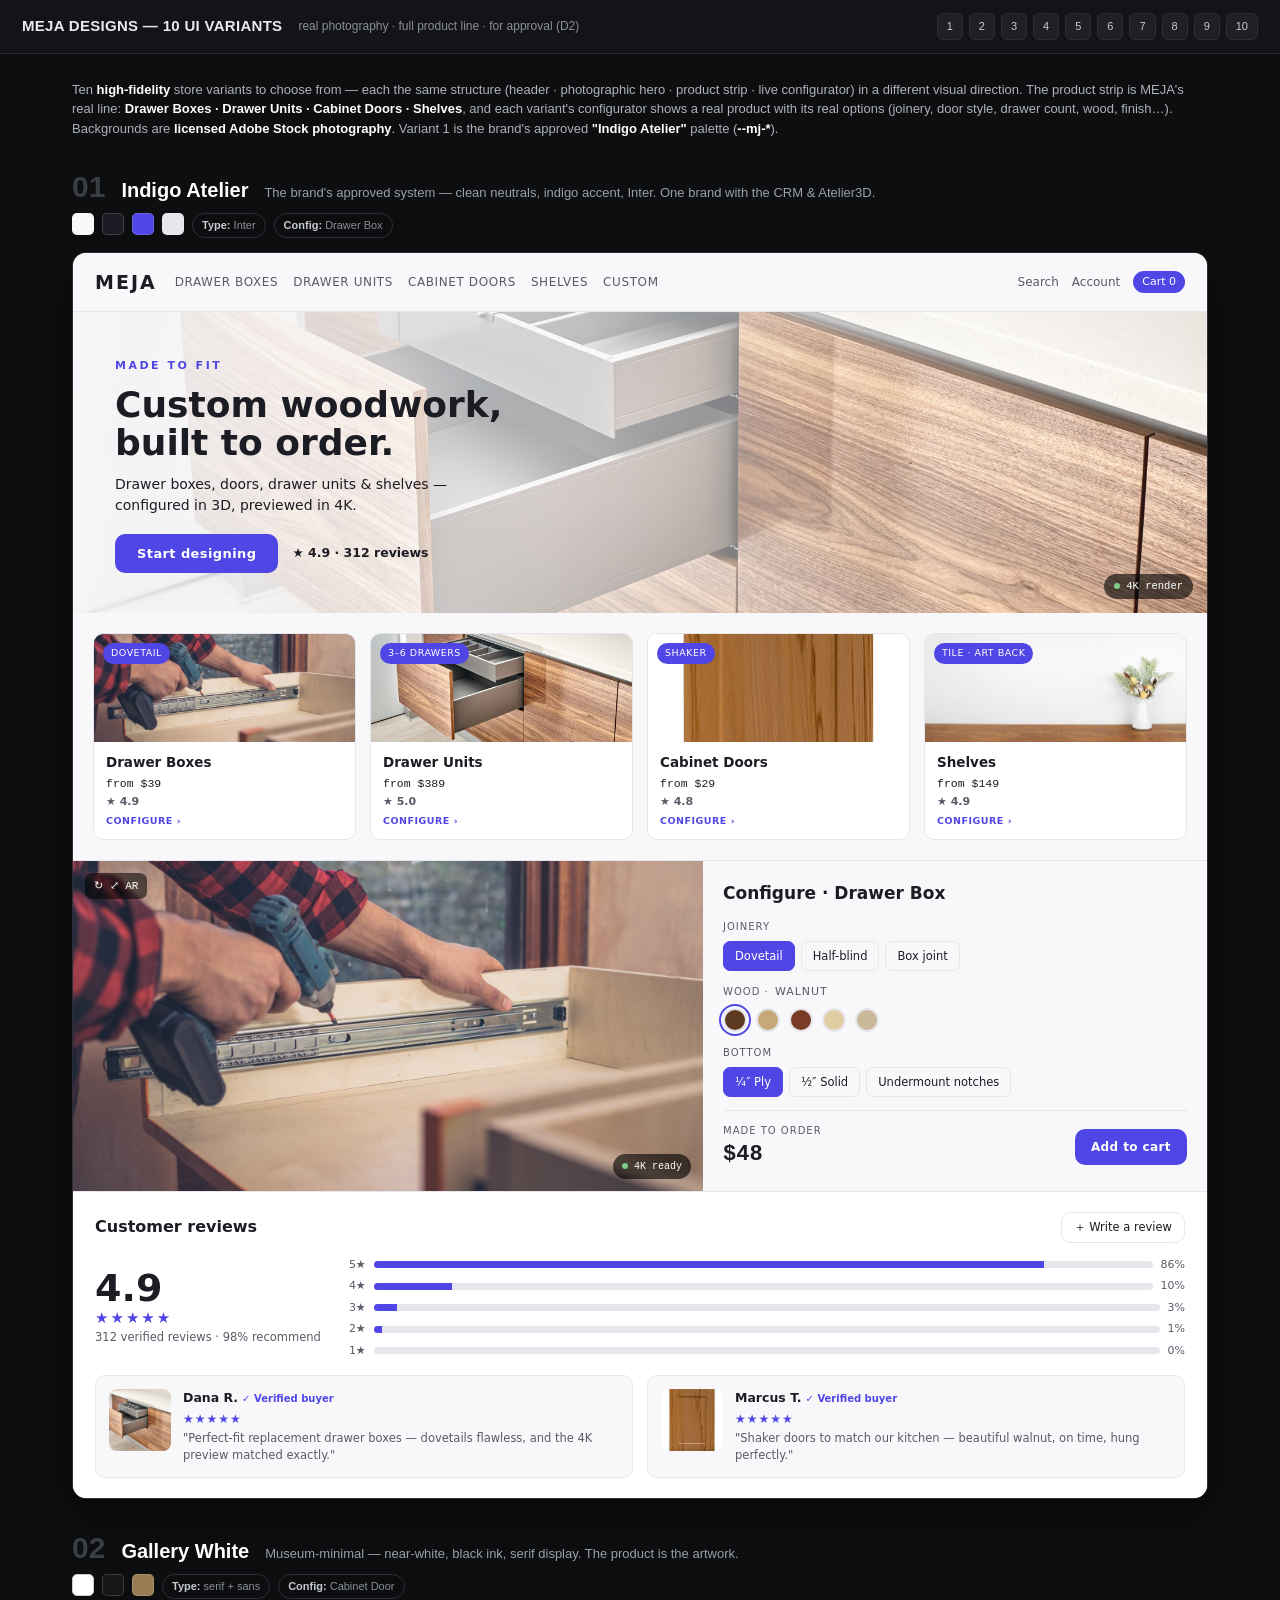
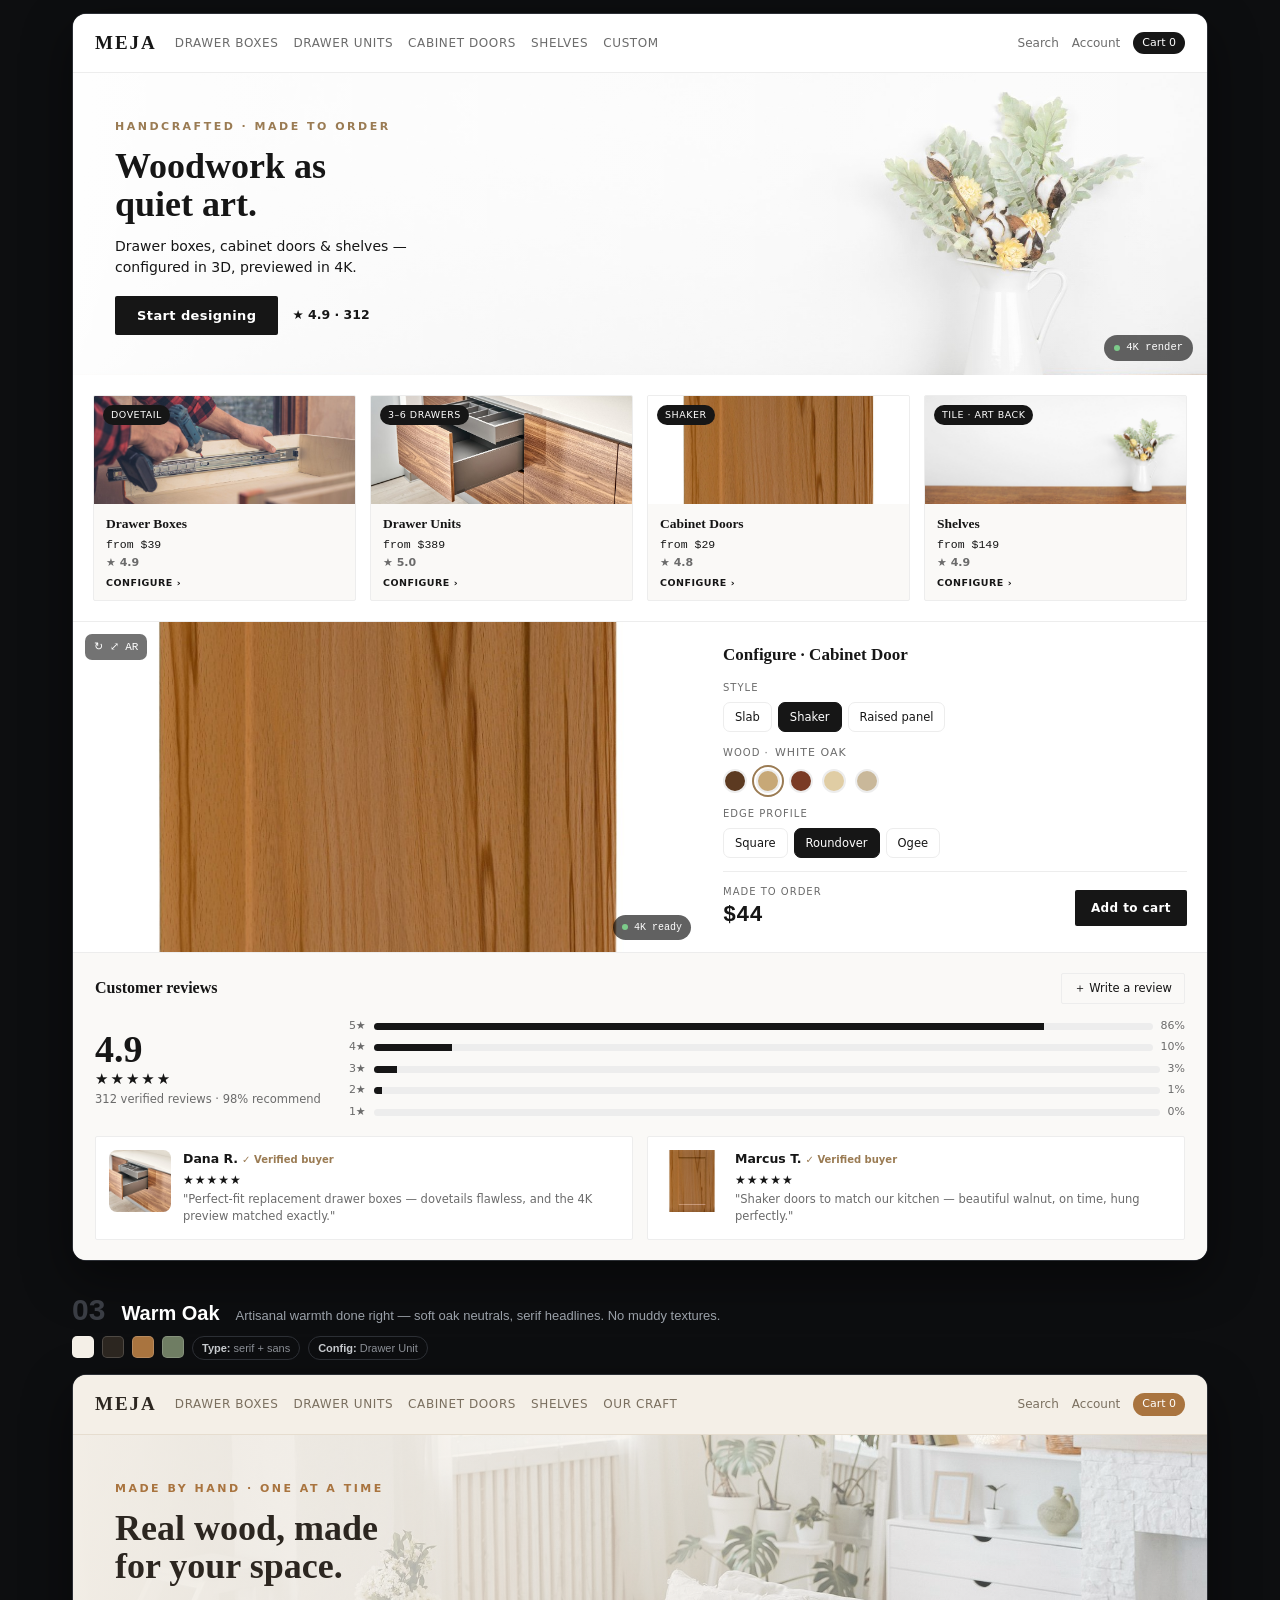
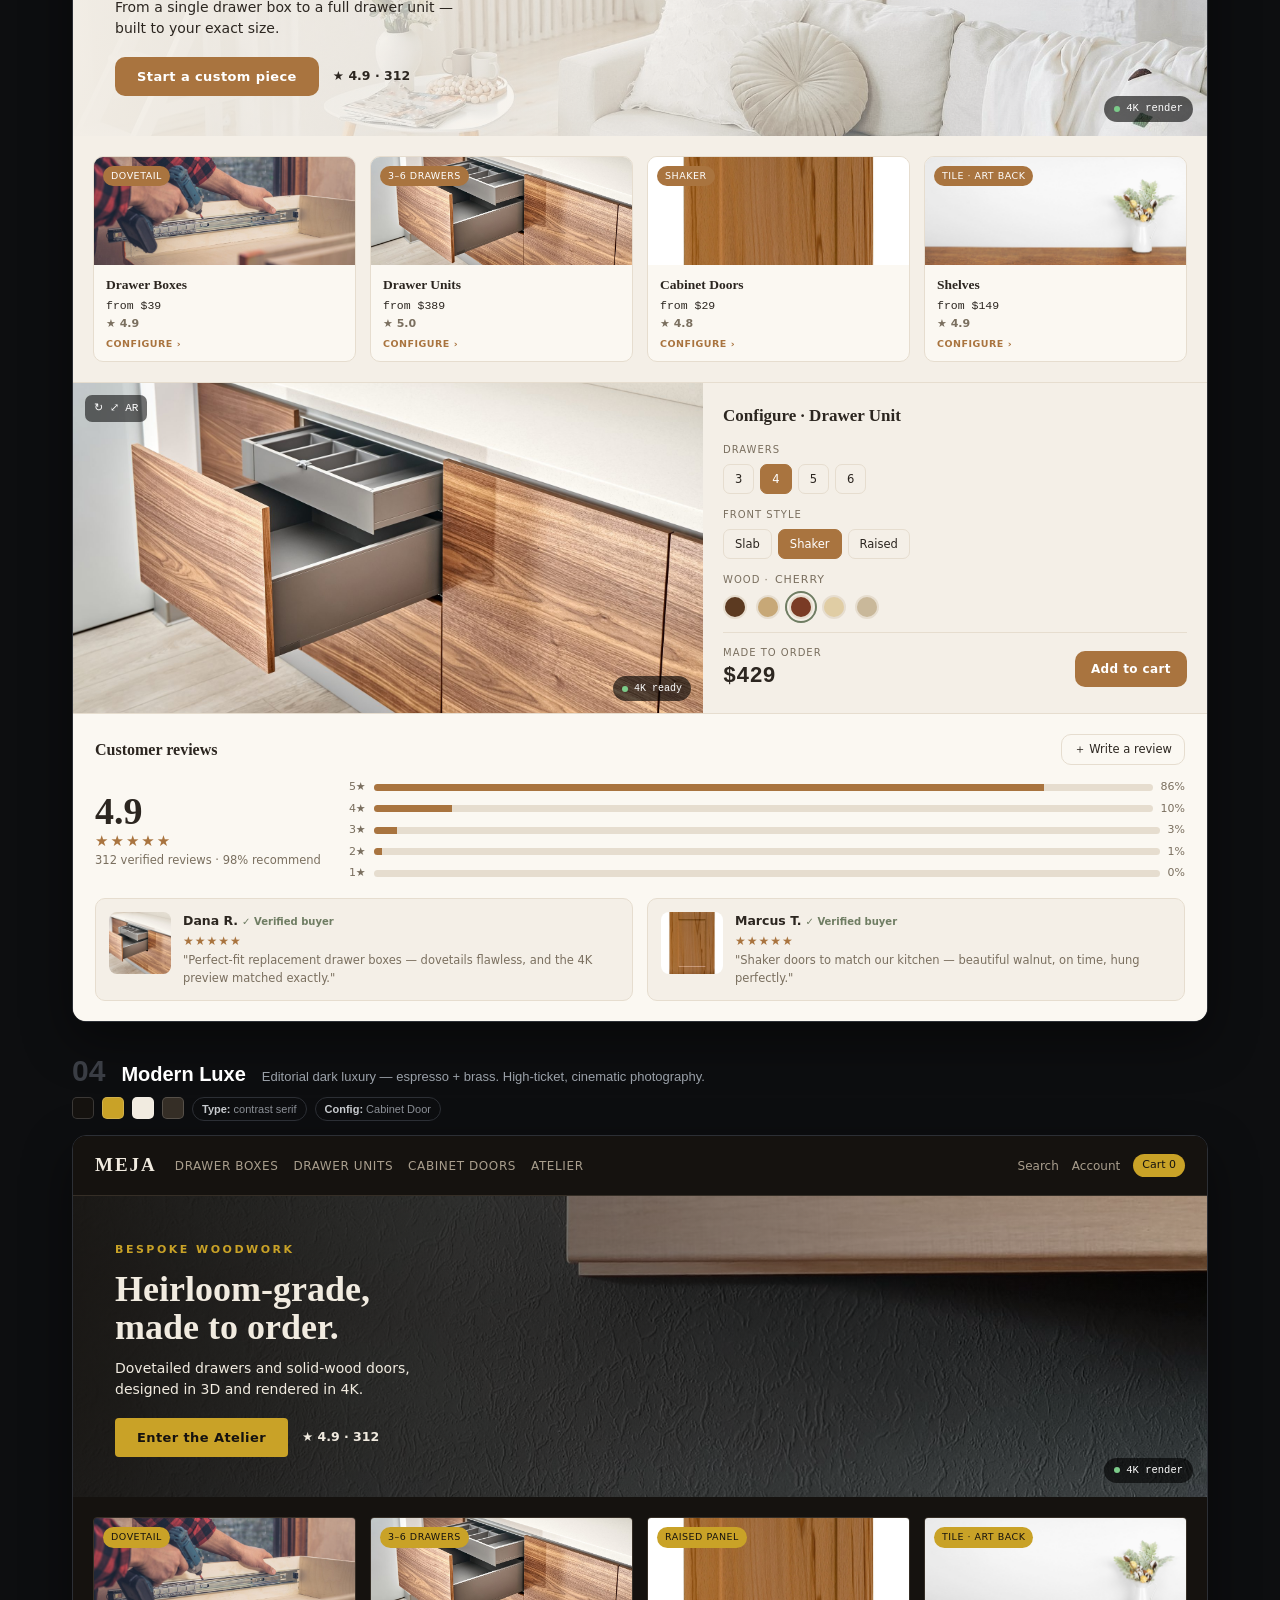
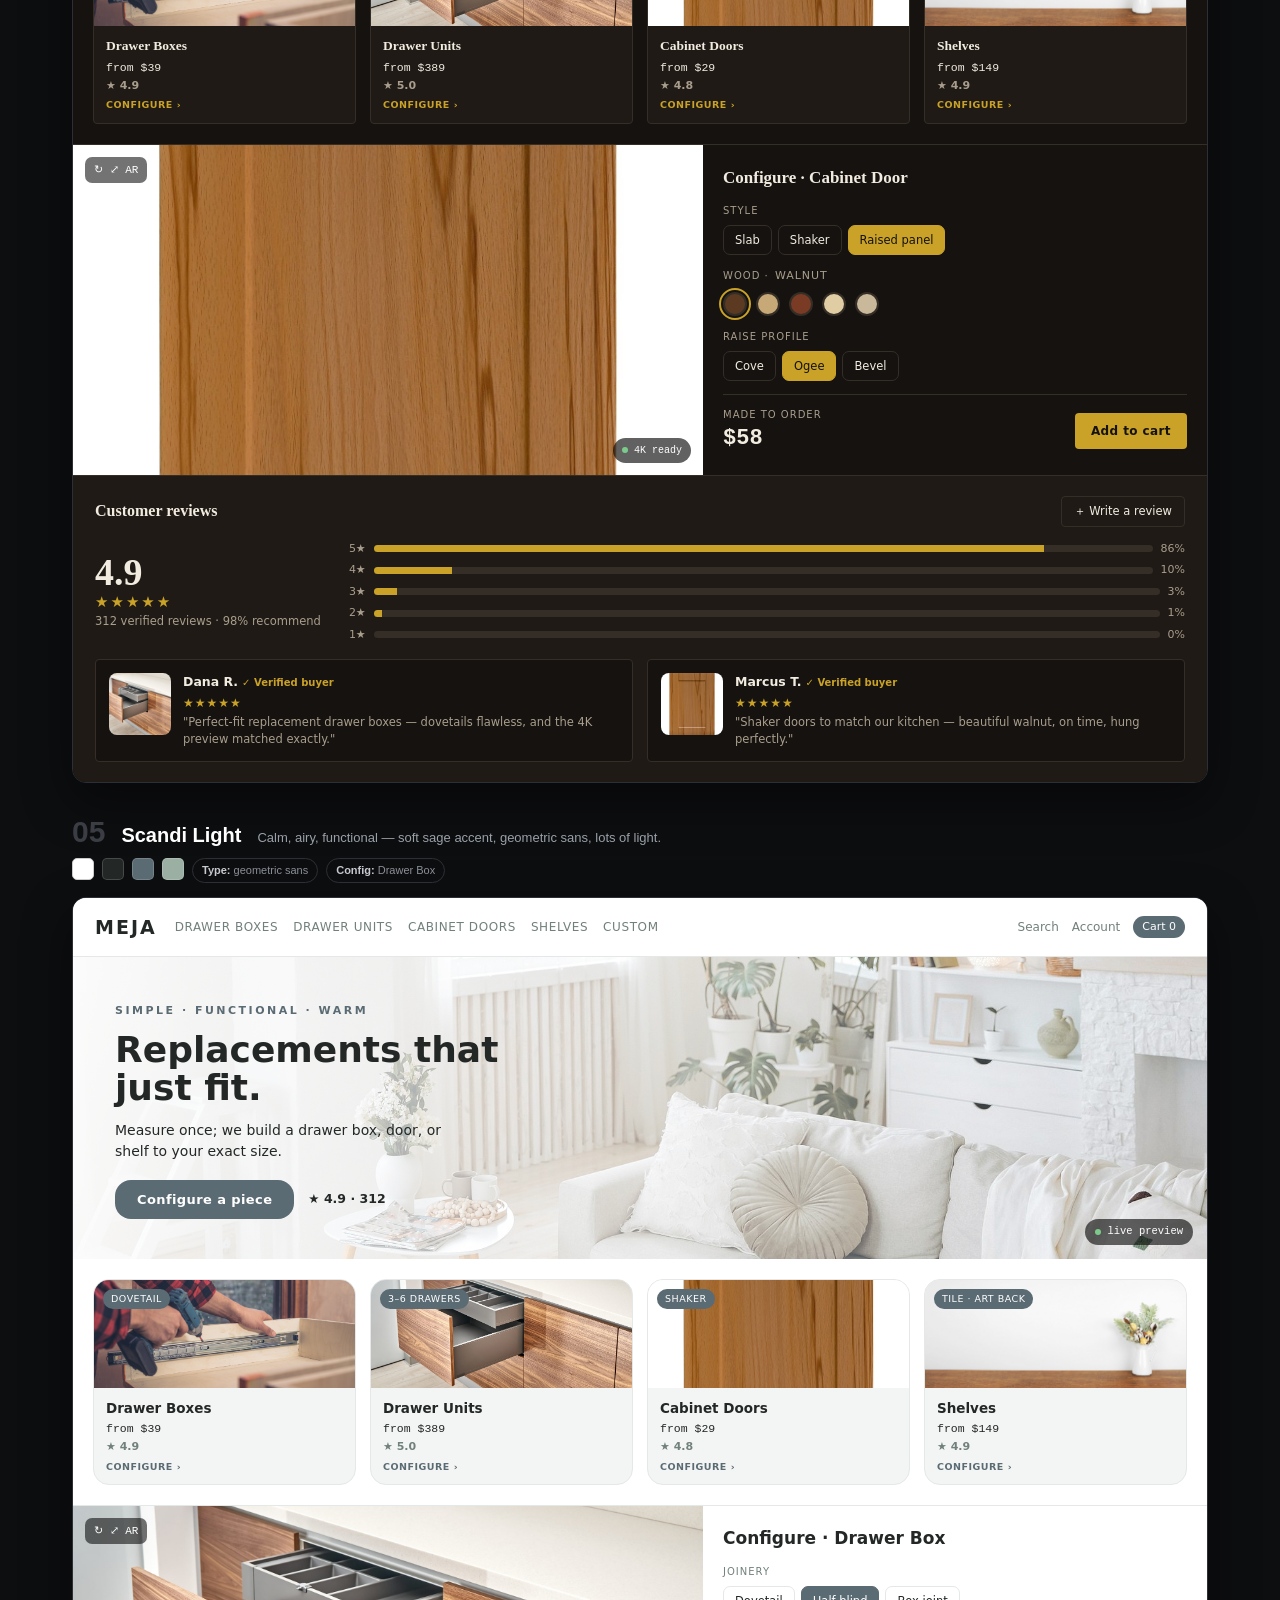
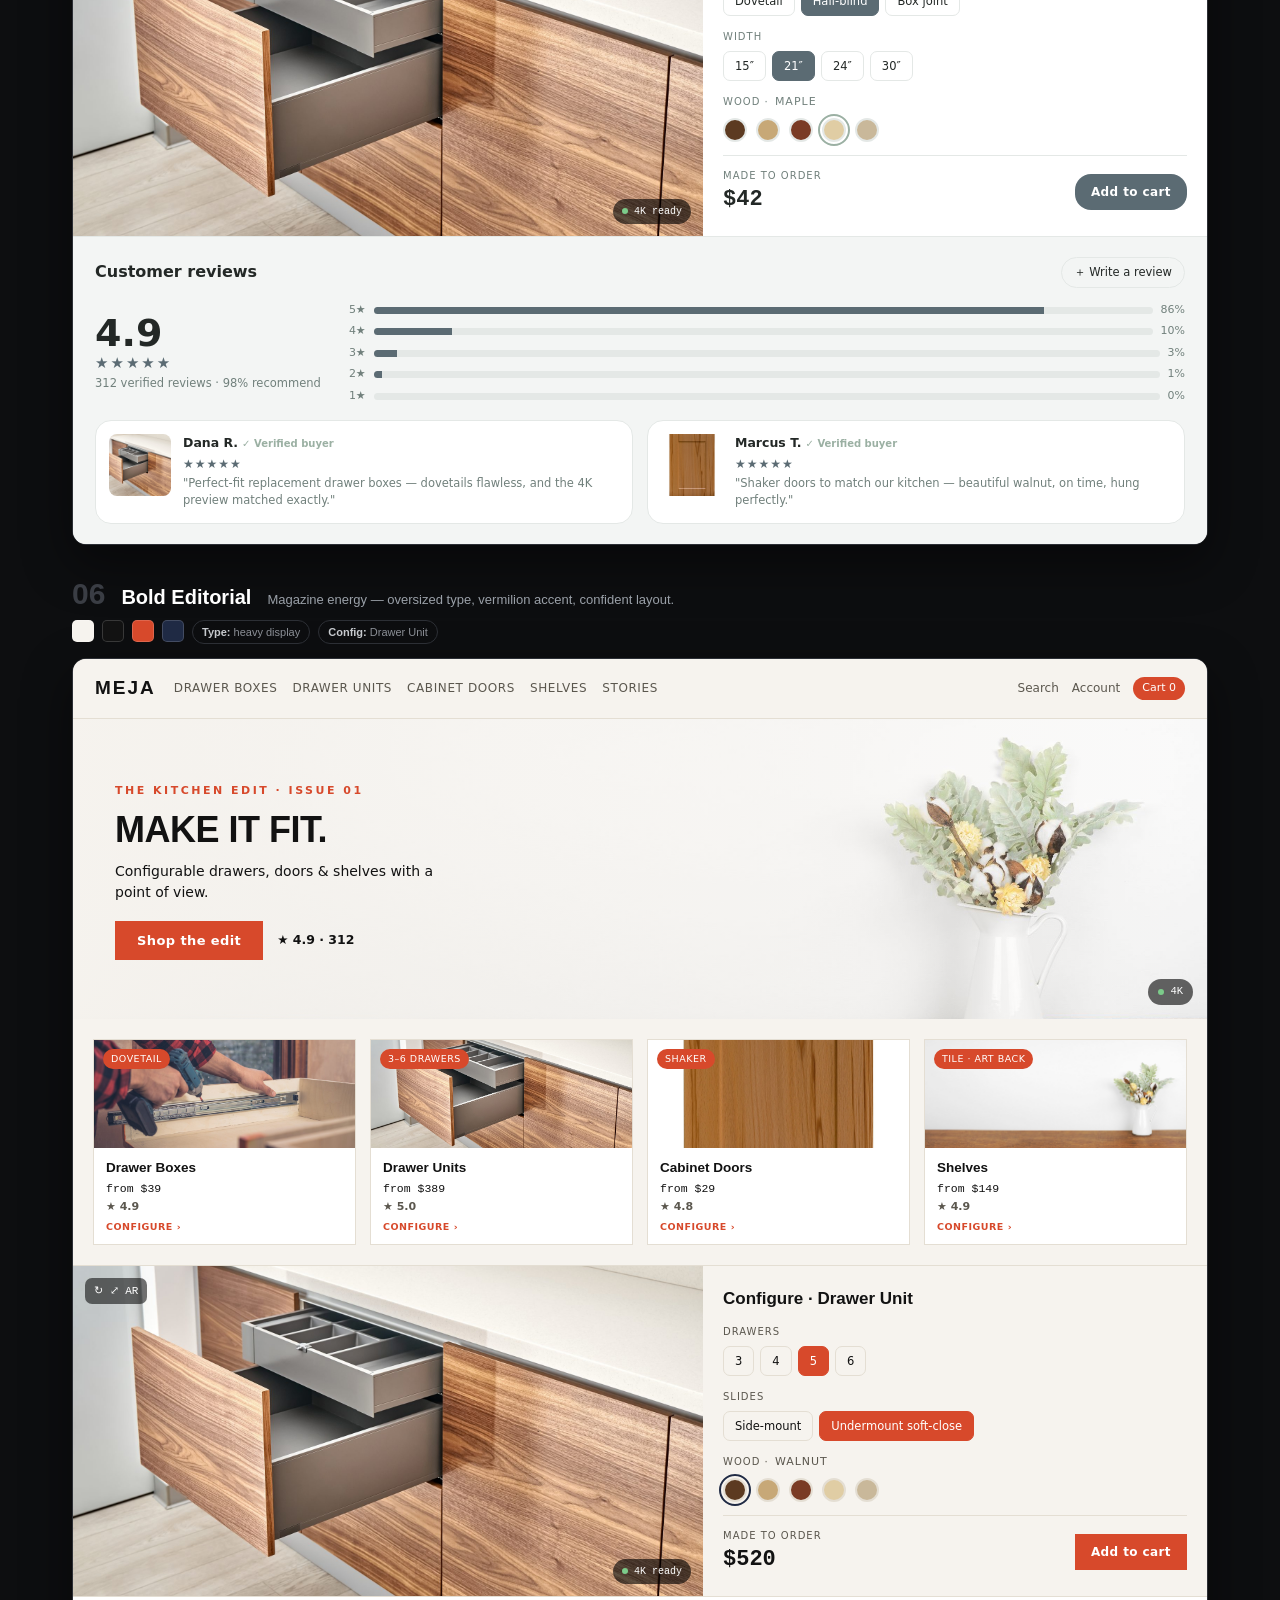
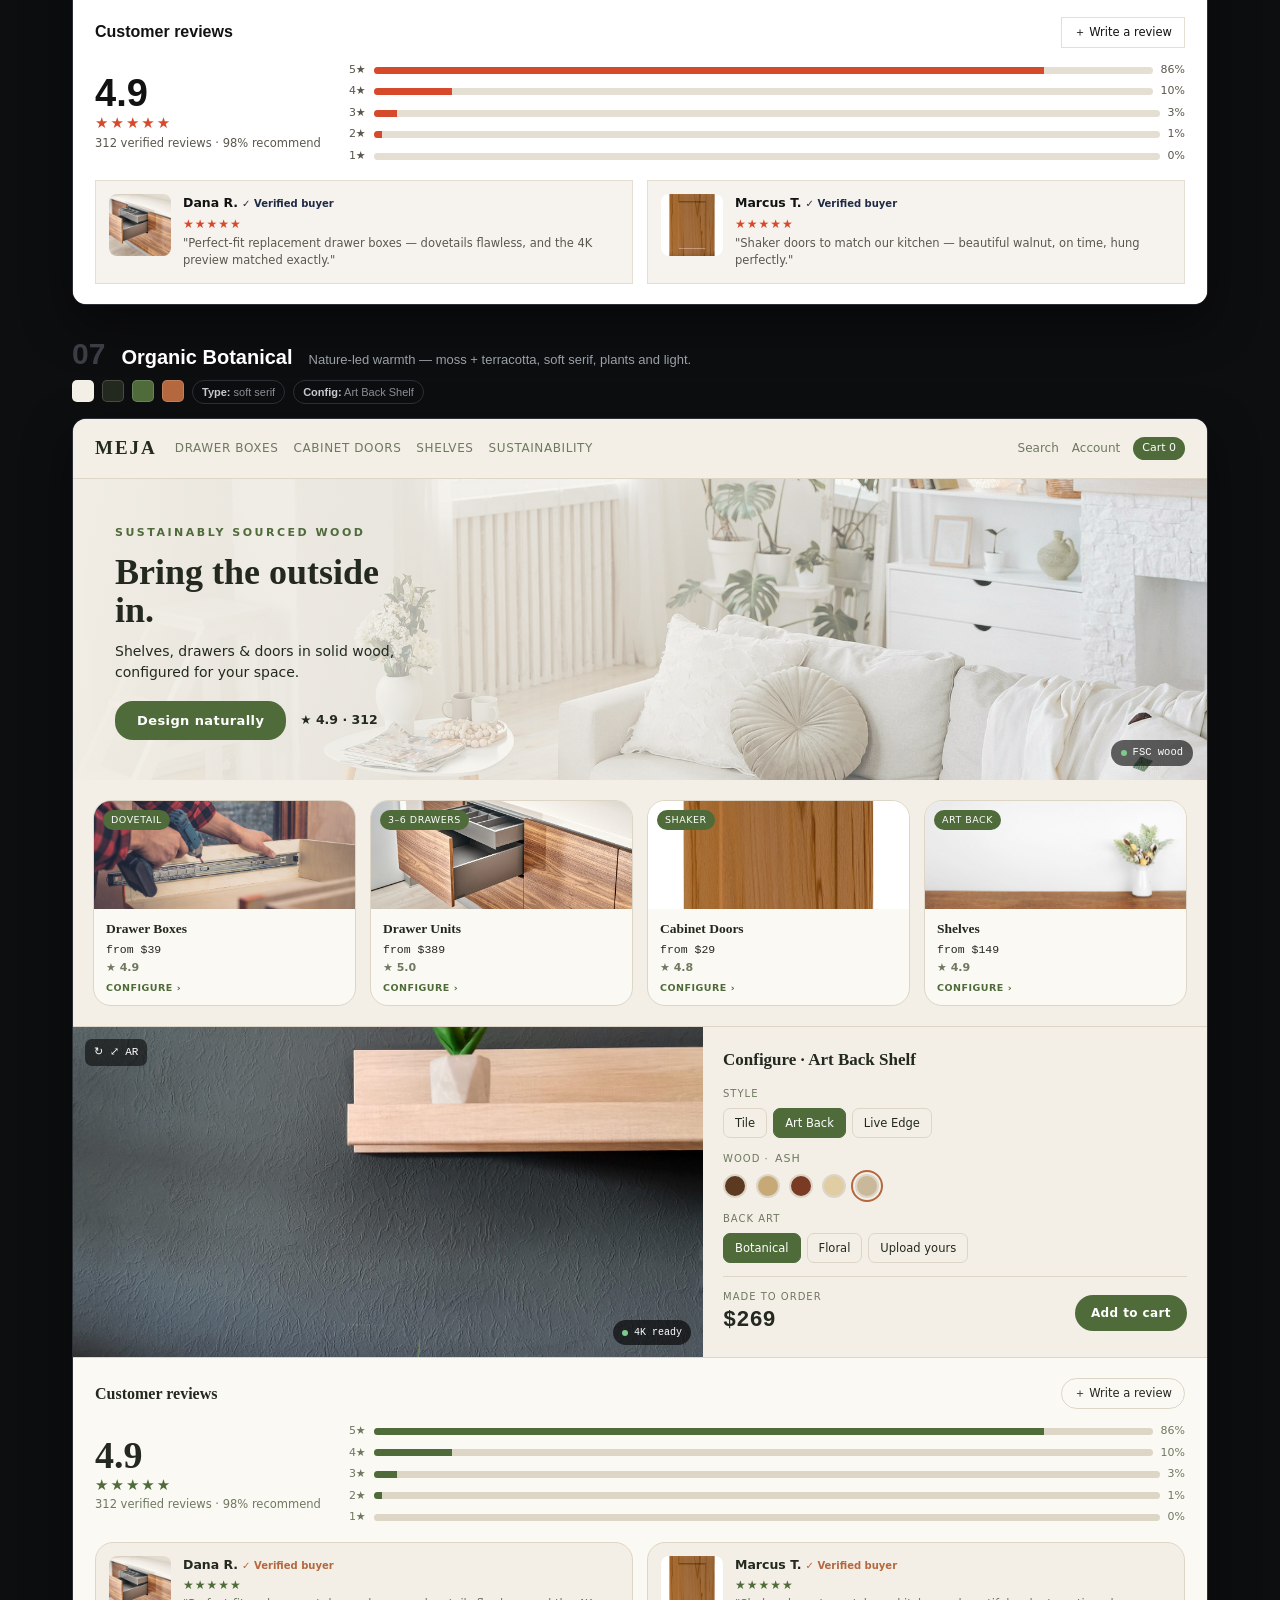
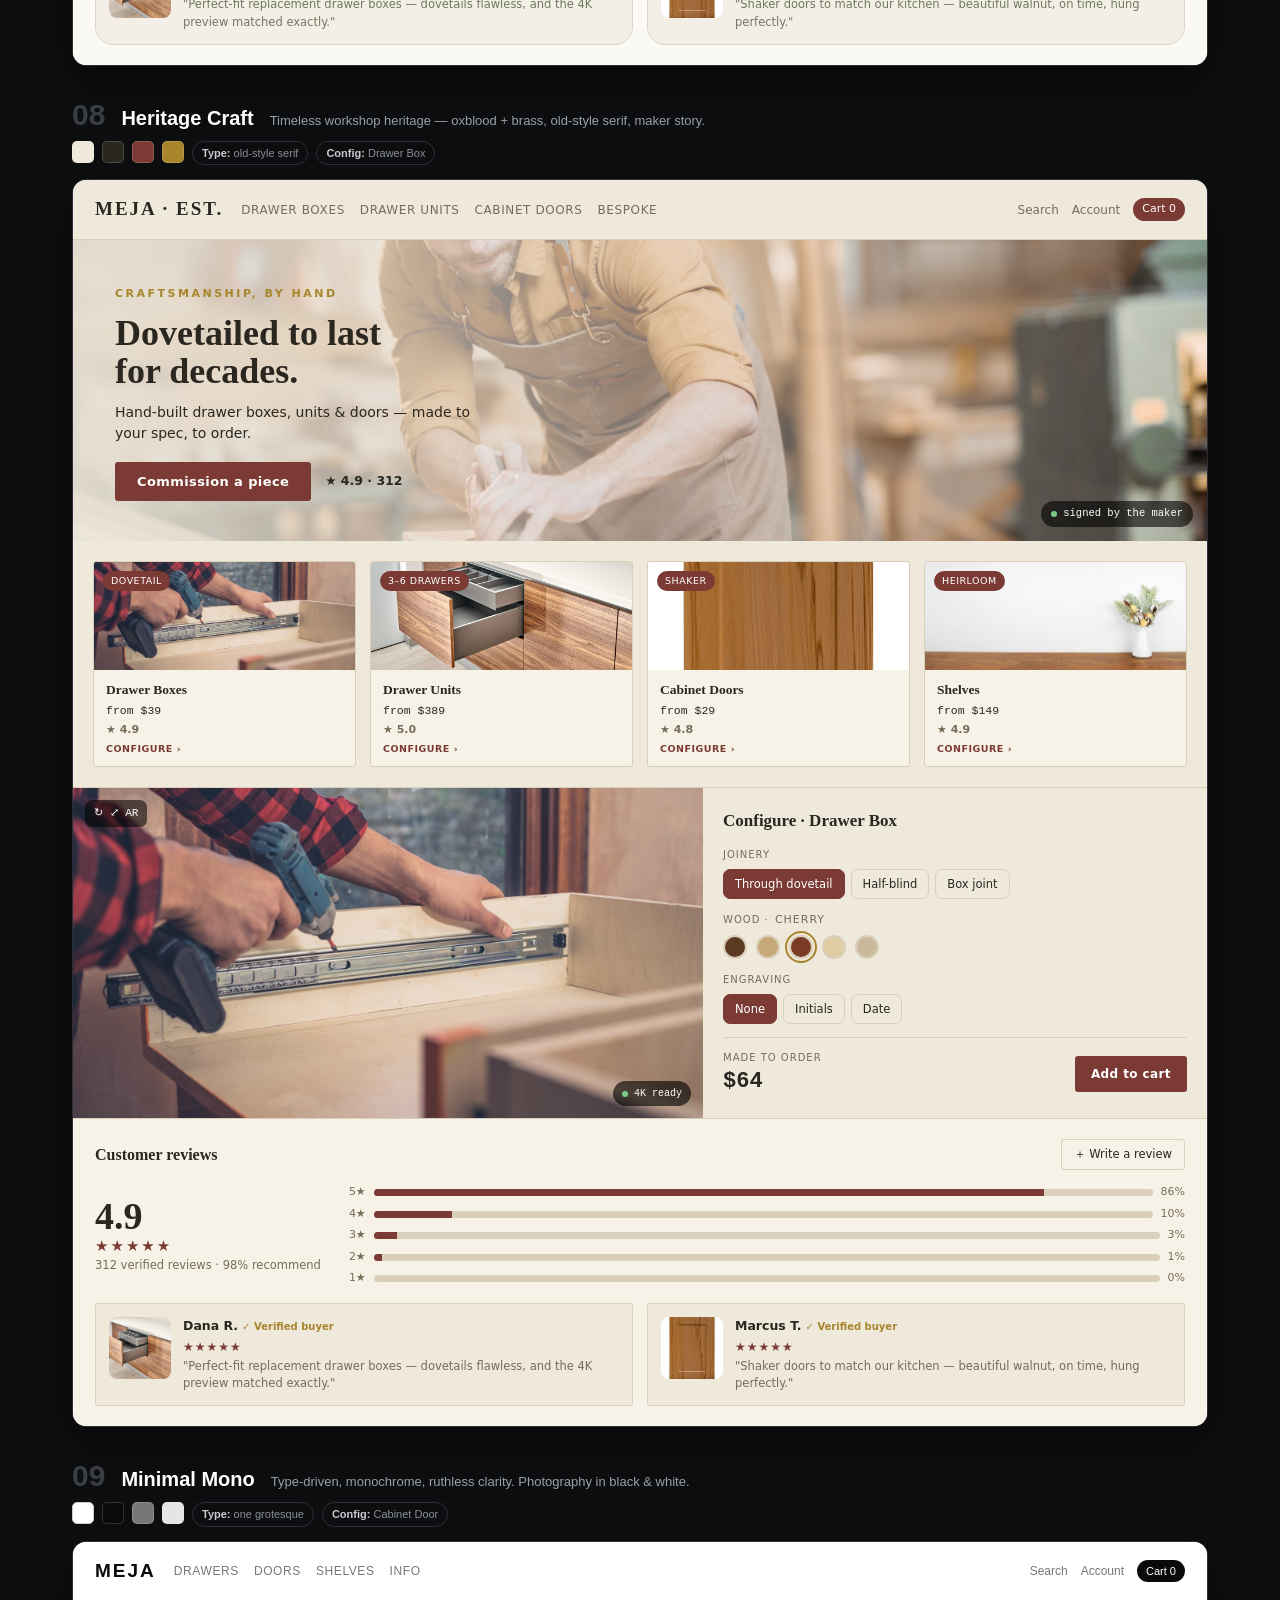
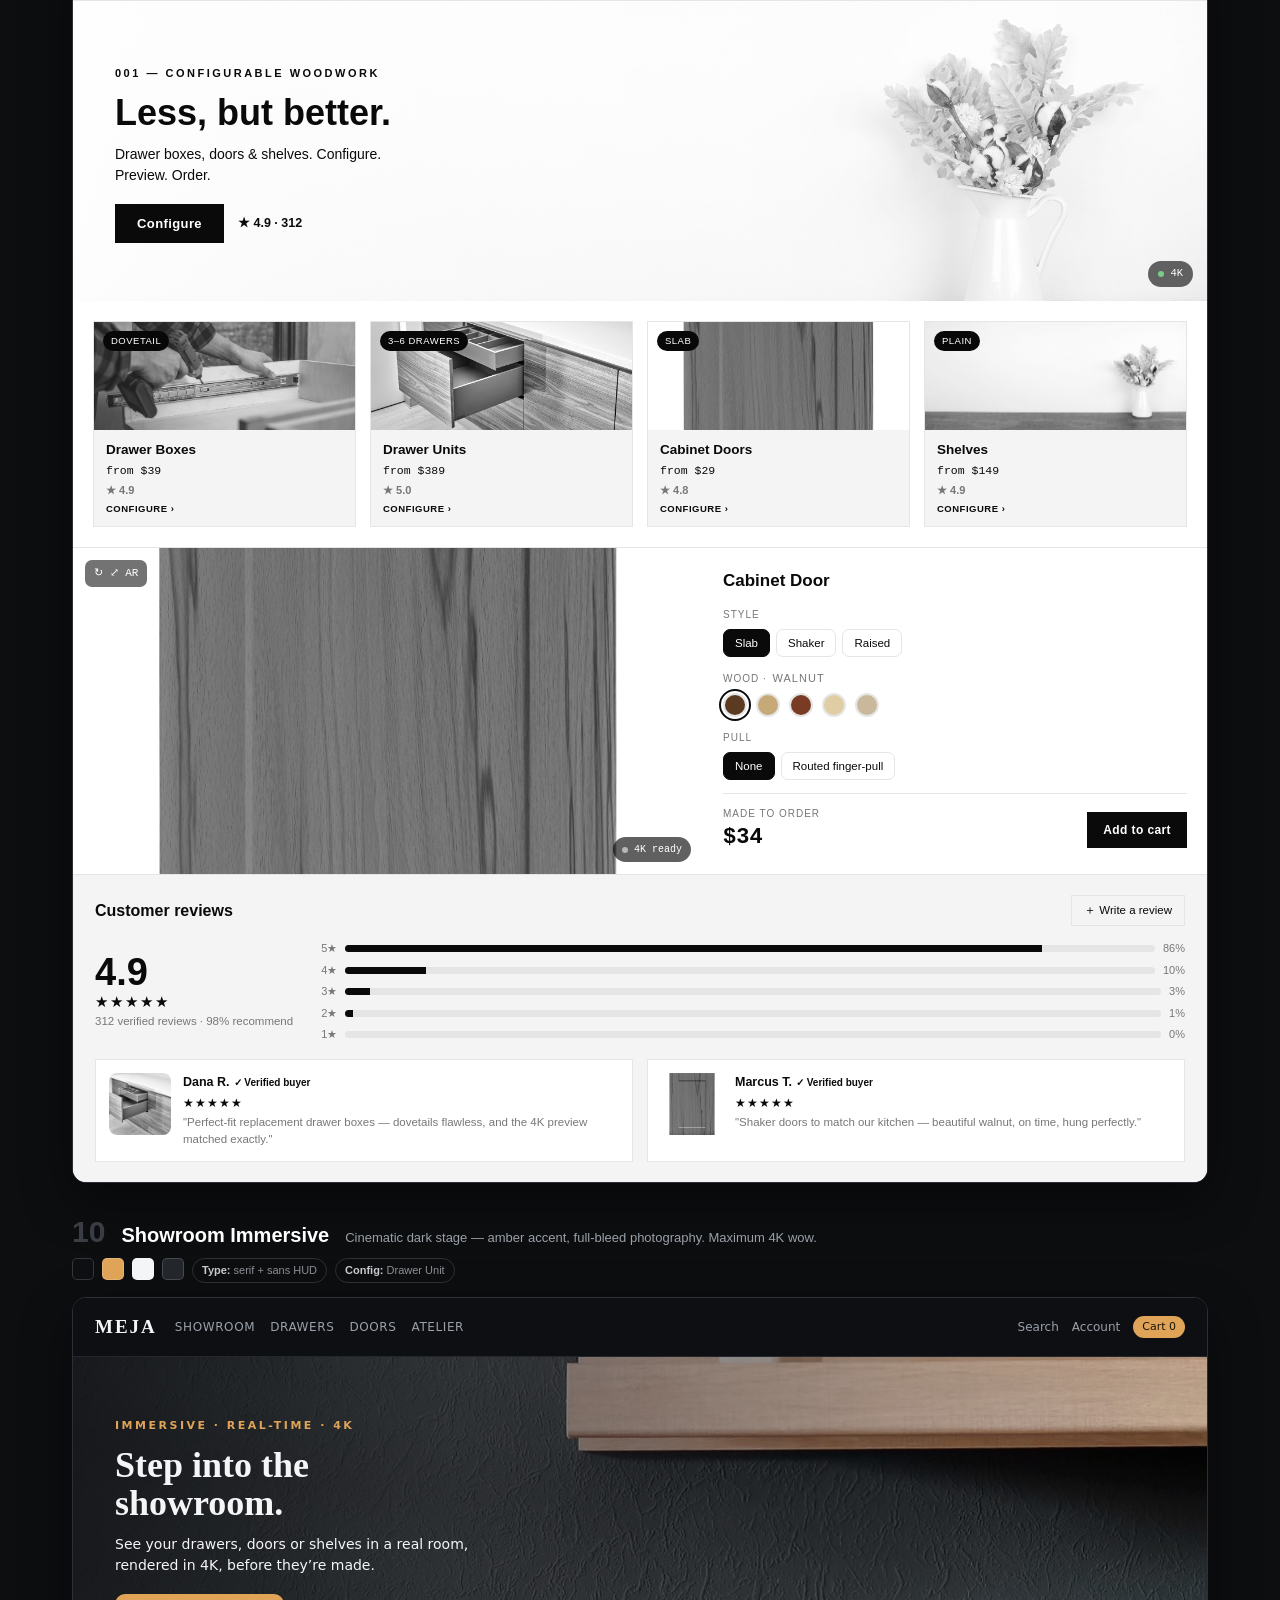
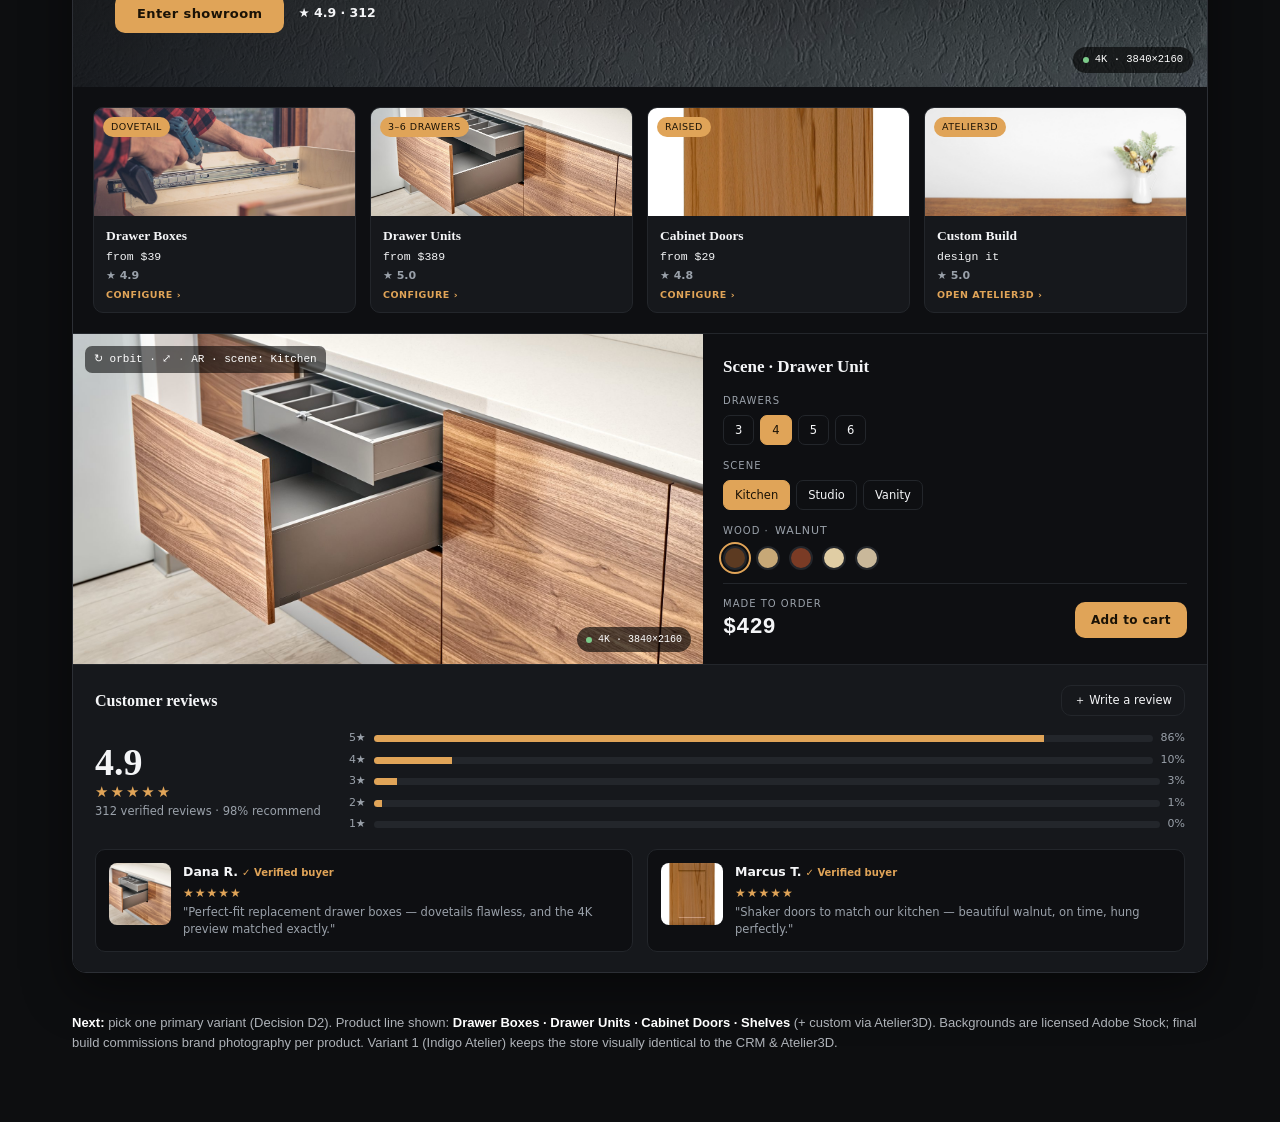
==== commit f776abe1: "Add Customer Reviews section to all 10 variant mockups Each variant now includes a reviews block bel" ====
--- a/mockups/index.html
+++ b/mockups/index.html
@@ -92,6 +92,27 @@
   .cprice .lbl{font-size:10px;color:var(--muted);text-transform:uppercase;letter-spacing:1px;display:block}
   .cprice b{font-family:var(--mono);font-size:22px}
   .addbtn{background:var(--brand);color:var(--brandink);border:none;padding:11px 16px;border-radius:var(--radius);font-size:12px;font-weight:600;letter-spacing:.4px;cursor:pointer;font-family:var(--text)}
+
+  /* customer reviews */
+  .s-reviews{border-top:1px solid var(--line);background:var(--surface);padding:20px 22px}
+  .s-reviews h3{font-family:var(--display);font-size:16px;margin:0}
+  .rev-top{display:flex;align-items:center;justify-content:space-between;gap:12px;margin-bottom:14px}
+  .rev-write{background:none;border:1.5px solid var(--line);color:var(--ink);border-radius:var(--radius);padding:7px 12px;font-size:11.5px;cursor:pointer;font-family:var(--text)}
+  .rev-head{display:flex;gap:28px;align-items:center;flex-wrap:wrap}
+  .rev-summary .big{font-family:var(--display);font-size:38px;font-weight:700;line-height:1}
+  .rev-summary .stars{color:var(--brand);font-size:15px;letter-spacing:2px}
+  .rev-summary .count{font-size:11.5px;color:var(--muted)}
+  .rev-hist{flex:1;min-width:220px;display:flex;flex-direction:column;gap:5px}
+  .rev-hist .row{display:flex;align-items:center;gap:8px;font-size:11px;color:var(--muted)}
+  .rev-hist .bar{flex:1;height:7px;background:var(--line);border-radius:999px;overflow:hidden}
+  .rev-hist .bar i{display:block;height:100%;background:var(--brand)}
+  .rev-cards{display:grid;grid-template-columns:1fr 1fr;gap:14px;margin-top:16px}
+  .rev-card{background:var(--bg);border:1px solid var(--line);border-radius:var(--radius);padding:13px;display:flex;gap:12px}
+  .rev-card .ph{width:62px;height:62px;border-radius:8px;background-size:cover;background-position:center;flex:none;filter:var(--filter)}
+  .rev-card .who{font-size:12.5px;font-weight:600}
+  .rev-card .vb{font-size:10px;color:var(--accent);font-weight:600;margin-left:4px}
+  .rev-card .rstars{color:var(--brand);font-size:12px;letter-spacing:1px;margin:2px 0}
+  .rev-card p{font-size:11.5px;color:var(--muted);margin:2px 0 0}
 
   /* ===================== THEMES ===================== */
   .t1{--bg:#f8f8fa;--surface:#fff;--ink:#1c1c24;--muted:#5a5a68;--line:#e6e6ec;--brand:#4f46e5;--brandink:#fff;--accent:#4f46e5;--radius:10px;--hero:url(stock/drawerunit.jpg);--view:url(stock/drawerbox.jpg)}
@@ -115,7 +136,7 @@
   .t10{--bg:#0e0f12;--surface:#16181c;--ink:#f4f5f7;--muted:#9aa1aa;--line:#23262b;--brand:#e0a458;--brandink:#1a1206;--accent:#e0a458;--radius:10px;--display:"Iowan Old Style",Georgia,serif;--hero:url(stock/shelf-dark.jpg);--view:url(stock/drawerunit.jpg)}
   .t10 .eyebrow{color:#e0a458}.t10 .s-hero{min-height:330px}.t10 .s-hero-scrim{background:linear-gradient(90deg,rgba(14,15,18,.85),rgba(14,15,18,.45) 55%,rgba(14,15,18,.15))}.t10 .s-hero-in{color:#f4f5f7;max-width:62%}
 
-  @media(max-width:760px){.s-hero-in{max-width:88%}.s-strip{grid-template-columns:1fr 1fr}.s-config{grid-template-columns:1fr}.s-nav{display:none}}
+  @media(max-width:760px){.s-hero-in{max-width:88%}.s-strip{grid-template-columns:1fr 1fr}.s-config{grid-template-columns:1fr}.rev-cards{grid-template-columns:1fr}.s-nav{display:none}}
 </style>
 </head>
 <body>
@@ -155,6 +176,23 @@
         <div class="copt"><label>Bottom</label><div class="seg"><button class="on">¼″ Ply</button><button>½″ Solid</button><button>Undermount notches</button></div></div>
         <div class="cprice"><div><span class="lbl">Made to order</span><b>$48</b></div><button class="addbtn">Add to cart</button></div>
       </div></div>
+    <div class="s-reviews">
+      <div class="rev-top"><h3>Customer reviews</h3><button class="rev-write">＋ Write a review</button></div>
+      <div class="rev-head">
+        <div class="rev-summary"><div class="big">4.9</div><div class="stars">★★★★★</div><div class="count">312 verified reviews · 98% recommend</div></div>
+        <div class="rev-hist">
+          <div class="row"><span>5★</span><span class="bar"><i style="width:86%"></i></span><span>86%</span></div>
+          <div class="row"><span>4★</span><span class="bar"><i style="width:10%"></i></span><span>10%</span></div>
+          <div class="row"><span>3★</span><span class="bar"><i style="width:3%"></i></span><span>3%</span></div>
+          <div class="row"><span>2★</span><span class="bar"><i style="width:1%"></i></span><span>1%</span></div>
+          <div class="row"><span>1★</span><span class="bar"><i style="width:0%"></i></span><span>0%</span></div>
+        </div>
+      </div>
+      <div class="rev-cards">
+        <div class="rev-card"><div class="ph" style="background-image:url(stock/drawerunit.jpg)"></div><div><div class="who">Dana R.<span class="vb">✓ Verified buyer</span></div><div class="rstars">★★★★★</div><p>"Perfect-fit replacement drawer boxes — dovetails flawless, and the 4K preview matched exactly."</p></div></div>
+        <div class="rev-card"><div class="ph" style="background-image:url(stock/cabinetdoor.jpg)"></div><div><div class="who">Marcus T.<span class="vb">✓ Verified buyer</span></div><div class="rstars">★★★★★</div><p>"Shaker doors to match our kitchen — beautiful walnut, on time, hung perfectly."</p></div></div>
+      </div>
+    </div>
   </div></div>
 </section>
 
@@ -178,6 +216,23 @@
         <div class="copt"><label>Edge profile</label><div class="seg"><button>Square</button><button class="on">Roundover</button><button>Ogee</button></div></div>
         <div class="cprice"><div><span class="lbl">Made to order</span><b>$44</b></div><button class="addbtn">Add to cart</button></div>
       </div></div>
+    <div class="s-reviews">
+      <div class="rev-top"><h3>Customer reviews</h3><button class="rev-write">＋ Write a review</button></div>
+      <div class="rev-head">
+        <div class="rev-summary"><div class="big">4.9</div><div class="stars">★★★★★</div><div class="count">312 verified reviews · 98% recommend</div></div>
+        <div class="rev-hist">
+          <div class="row"><span>5★</span><span class="bar"><i style="width:86%"></i></span><span>86%</span></div>
+          <div class="row"><span>4★</span><span class="bar"><i style="width:10%"></i></span><span>10%</span></div>
+          <div class="row"><span>3★</span><span class="bar"><i style="width:3%"></i></span><span>3%</span></div>
+          <div class="row"><span>2★</span><span class="bar"><i style="width:1%"></i></span><span>1%</span></div>
+          <div class="row"><span>1★</span><span class="bar"><i style="width:0%"></i></span><span>0%</span></div>
+        </div>
+      </div>
+      <div class="rev-cards">
+        <div class="rev-card"><div class="ph" style="background-image:url(stock/drawerunit.jpg)"></div><div><div class="who">Dana R.<span class="vb">✓ Verified buyer</span></div><div class="rstars">★★★★★</div><p>"Perfect-fit replacement drawer boxes — dovetails flawless, and the 4K preview matched exactly."</p></div></div>
+        <div class="rev-card"><div class="ph" style="background-image:url(stock/cabinetdoor.jpg)"></div><div><div class="who">Marcus T.<span class="vb">✓ Verified buyer</span></div><div class="rstars">★★★★★</div><p>"Shaker doors to match our kitchen — beautiful walnut, on time, hung perfectly."</p></div></div>
+      </div>
+    </div>
   </div></div>
 </section>
 
@@ -201,6 +256,23 @@
         <div class="copt"><label>Wood · <span class="wname">Cherry</span></label><div class="dots"><i style="background:#5c3a21"></i><i style="background:#c7a877"></i><i class="on" style="background:#7a3b25"></i><i style="background:#e0cda4"></i><i style="background:#c9b89a"></i></div></div>
         <div class="cprice"><div><span class="lbl">Made to order</span><b>$429</b></div><button class="addbtn">Add to cart</button></div>
       </div></div>
+    <div class="s-reviews">
+      <div class="rev-top"><h3>Customer reviews</h3><button class="rev-write">＋ Write a review</button></div>
+      <div class="rev-head">
+        <div class="rev-summary"><div class="big">4.9</div><div class="stars">★★★★★</div><div class="count">312 verified reviews · 98% recommend</div></div>
+        <div class="rev-hist">
+          <div class="row"><span>5★</span><span class="bar"><i style="width:86%"></i></span><span>86%</span></div>
+          <div class="row"><span>4★</span><span class="bar"><i style="width:10%"></i></span><span>10%</span></div>
+          <div class="row"><span>3★</span><span class="bar"><i style="width:3%"></i></span><span>3%</span></div>
+          <div class="row"><span>2★</span><span class="bar"><i style="width:1%"></i></span><span>1%</span></div>
+          <div class="row"><span>1★</span><span class="bar"><i style="width:0%"></i></span><span>0%</span></div>
+        </div>
+      </div>
+      <div class="rev-cards">
+        <div class="rev-card"><div class="ph" style="background-image:url(stock/drawerunit.jpg)"></div><div><div class="who">Dana R.<span class="vb">✓ Verified buyer</span></div><div class="rstars">★★★★★</div><p>"Perfect-fit replacement drawer boxes — dovetails flawless, and the 4K preview matched exactly."</p></div></div>
+        <div class="rev-card"><div class="ph" style="background-image:url(stock/cabinetdoor.jpg)"></div><div><div class="who">Marcus T.<span class="vb">✓ Verified buyer</span></div><div class="rstars">★★★★★</div><p>"Shaker doors to match our kitchen — beautiful walnut, on time, hung perfectly."</p></div></div>
+      </div>
+    </div>
   </div></div>
 </section>
 
@@ -224,6 +296,23 @@
         <div class="copt"><label>Raise profile</label><div class="seg"><button>Cove</button><button class="on">Ogee</button><button>Bevel</button></div></div>
         <div class="cprice"><div><span class="lbl">Made to order</span><b>$58</b></div><button class="addbtn">Add to cart</button></div>
       </div></div>
+    <div class="s-reviews">
+      <div class="rev-top"><h3>Customer reviews</h3><button class="rev-write">＋ Write a review</button></div>
+      <div class="rev-head">
+        <div class="rev-summary"><div class="big">4.9</div><div class="stars">★★★★★</div><div class="count">312 verified reviews · 98% recommend</div></div>
+        <div class="rev-hist">
+          <div class="row"><span>5★</span><span class="bar"><i style="width:86%"></i></span><span>86%</span></div>
+          <div class="row"><span>4★</span><span class="bar"><i style="width:10%"></i></span><span>10%</span></div>
+          <div class="row"><span>3★</span><span class="bar"><i style="width:3%"></i></span><span>3%</span></div>
+          <div class="row"><span>2★</span><span class="bar"><i style="width:1%"></i></span><span>1%</span></div>
+          <div class="row"><span>1★</span><span class="bar"><i style="width:0%"></i></span><span>0%</span></div>
+        </div>
+      </div>
+      <div class="rev-cards">
+        <div class="rev-card"><div class="ph" style="background-image:url(stock/drawerunit.jpg)"></div><div><div class="who">Dana R.<span class="vb">✓ Verified buyer</span></div><div class="rstars">★★★★★</div><p>"Perfect-fit replacement drawer boxes — dovetails flawless, and the 4K preview matched exactly."</p></div></div>
+        <div class="rev-card"><div class="ph" style="background-image:url(stock/cabinetdoor.jpg)"></div><div><div class="who">Marcus T.<span class="vb">✓ Verified buyer</span></div><div class="rstars">★★★★★</div><p>"Shaker doors to match our kitchen — beautiful walnut, on time, hung perfectly."</p></div></div>
+      </div>
+    </div>
   </div></div>
 </section>
 
@@ -247,6 +336,23 @@
         <div class="copt"><label>Wood · <span class="wname">Maple</span></label><div class="dots"><i style="background:#5c3a21"></i><i style="background:#c7a877"></i><i style="background:#7a3b25"></i><i class="on" style="background:#e0cda4"></i><i style="background:#c9b89a"></i></div></div>
         <div class="cprice"><div><span class="lbl">Made to order</span><b>$42</b></div><button class="addbtn">Add to cart</button></div>
       </div></div>
+    <div class="s-reviews">
+      <div class="rev-top"><h3>Customer reviews</h3><button class="rev-write">＋ Write a review</button></div>
+      <div class="rev-head">
+        <div class="rev-summary"><div class="big">4.9</div><div class="stars">★★★★★</div><div class="count">312 verified reviews · 98% recommend</div></div>
+        <div class="rev-hist">
+          <div class="row"><span>5★</span><span class="bar"><i style="width:86%"></i></span><span>86%</span></div>
+          <div class="row"><span>4★</span><span class="bar"><i style="width:10%"></i></span><span>10%</span></div>
+          <div class="row"><span>3★</span><span class="bar"><i style="width:3%"></i></span><span>3%</span></div>
+          <div class="row"><span>2★</span><span class="bar"><i style="width:1%"></i></span><span>1%</span></div>
+          <div class="row"><span>1★</span><span class="bar"><i style="width:0%"></i></span><span>0%</span></div>
+        </div>
+      </div>
+      <div class="rev-cards">
+        <div class="rev-card"><div class="ph" style="background-image:url(stock/drawerunit.jpg)"></div><div><div class="who">Dana R.<span class="vb">✓ Verified buyer</span></div><div class="rstars">★★★★★</div><p>"Perfect-fit replacement drawer boxes — dovetails flawless, and the 4K preview matched exactly."</p></div></div>
+        <div class="rev-card"><div class="ph" style="background-image:url(stock/cabinetdoor.jpg)"></div><div><div class="who">Marcus T.<span class="vb">✓ Verified buyer</span></div><div class="rstars">★★★★★</div><p>"Shaker doors to match our kitchen — beautiful walnut, on time, hung perfectly."</p></div></div>
+      </div>
+    </div>
   </div></div>
 </section>
 
@@ -270,6 +376,23 @@
         <div class="copt"><label>Wood · <span class="wname">Walnut</span></label><div class="dots"><i class="on" style="background:#5c3a21"></i><i style="background:#c7a877"></i><i style="background:#7a3b25"></i><i style="background:#e0cda4"></i><i style="background:#c9b89a"></i></div></div>
         <div class="cprice"><div><span class="lbl">Made to order</span><b>$520</b></div><button class="addbtn">Add to cart</button></div>
       </div></div>
+    <div class="s-reviews">
+      <div class="rev-top"><h3>Customer reviews</h3><button class="rev-write">＋ Write a review</button></div>
+      <div class="rev-head">
+        <div class="rev-summary"><div class="big">4.9</div><div class="stars">★★★★★</div><div class="count">312 verified reviews · 98% recommend</div></div>
+        <div class="rev-hist">
+          <div class="row"><span>5★</span><span class="bar"><i style="width:86%"></i></span><span>86%</span></div>
+          <div class="row"><span>4★</span><span class="bar"><i style="width:10%"></i></span><span>10%</span></div>
+          <div class="row"><span>3★</span><span class="bar"><i style="width:3%"></i></span><span>3%</span></div>
+          <div class="row"><span>2★</span><span class="bar"><i style="width:1%"></i></span><span>1%</span></div>
+          <div class="row"><span>1★</span><span class="bar"><i style="width:0%"></i></span><span>0%</span></div>
+        </div>
+      </div>
+      <div class="rev-cards">
+        <div class="rev-card"><div class="ph" style="background-image:url(stock/drawerunit.jpg)"></div><div><div class="who">Dana R.<span class="vb">✓ Verified buyer</span></div><div class="rstars">★★★★★</div><p>"Perfect-fit replacement drawer boxes — dovetails flawless, and the 4K preview matched exactly."</p></div></div>
+        <div class="rev-card"><div class="ph" style="background-image:url(stock/cabinetdoor.jpg)"></div><div><div class="who">Marcus T.<span class="vb">✓ Verified buyer</span></div><div class="rstars">★★★★★</div><p>"Shaker doors to match our kitchen — beautiful walnut, on time, hung perfectly."</p></div></div>
+      </div>
+    </div>
   </div></div>
 </section>
 
@@ -293,6 +416,23 @@
         <div class="copt"><label>Back art</label><div class="seg"><button class="on">Botanical</button><button>Floral</button><button>Upload yours</button></div></div>
         <div class="cprice"><div><span class="lbl">Made to order</span><b>$269</b></div><button class="addbtn">Add to cart</button></div>
       </div></div>
+    <div class="s-reviews">
+      <div class="rev-top"><h3>Customer reviews</h3><button class="rev-write">＋ Write a review</button></div>
+      <div class="rev-head">
+        <div class="rev-summary"><div class="big">4.9</div><div class="stars">★★★★★</div><div class="count">312 verified reviews · 98% recommend</div></div>
+        <div class="rev-hist">
+          <div class="row"><span>5★</span><span class="bar"><i style="width:86%"></i></span><span>86%</span></div>
+          <div class="row"><span>4★</span><span class="bar"><i style="width:10%"></i></span><span>10%</span></div>
+          <div class="row"><span>3★</span><span class="bar"><i style="width:3%"></i></span><span>3%</span></div>
+          <div class="row"><span>2★</span><span class="bar"><i style="width:1%"></i></span><span>1%</span></div>
+          <div class="row"><span>1★</span><span class="bar"><i style="width:0%"></i></span><span>0%</span></div>
+        </div>
+      </div>
+      <div class="rev-cards">
+        <div class="rev-card"><div class="ph" style="background-image:url(stock/drawerunit.jpg)"></div><div><div class="who">Dana R.<span class="vb">✓ Verified buyer</span></div><div class="rstars">★★★★★</div><p>"Perfect-fit replacement drawer boxes — dovetails flawless, and the 4K preview matched exactly."</p></div></div>
+        <div class="rev-card"><div class="ph" style="background-image:url(stock/cabinetdoor.jpg)"></div><div><div class="who">Marcus T.<span class="vb">✓ Verified buyer</span></div><div class="rstars">★★★★★</div><p>"Shaker doors to match our kitchen — beautiful walnut, on time, hung perfectly."</p></div></div>
+      </div>
+    </div>
   </div></div>
 </section>
 
@@ -316,6 +456,23 @@
         <div class="copt"><label>Engraving</label><div class="seg"><button class="on">None</button><button>Initials</button><button>Date</button></div></div>
         <div class="cprice"><div><span class="lbl">Made to order</span><b>$64</b></div><button class="addbtn">Add to cart</button></div>
       </div></div>
+    <div class="s-reviews">
+      <div class="rev-top"><h3>Customer reviews</h3><button class="rev-write">＋ Write a review</button></div>
+      <div class="rev-head">
+        <div class="rev-summary"><div class="big">4.9</div><div class="stars">★★★★★</div><div class="count">312 verified reviews · 98% recommend</div></div>
+        <div class="rev-hist">
+          <div class="row"><span>5★</span><span class="bar"><i style="width:86%"></i></span><span>86%</span></div>
+          <div class="row"><span>4★</span><span class="bar"><i style="width:10%"></i></span><span>10%</span></div>
+          <div class="row"><span>3★</span><span class="bar"><i style="width:3%"></i></span><span>3%</span></div>
+          <div class="row"><span>2★</span><span class="bar"><i style="width:1%"></i></span><span>1%</span></div>
+          <div class="row"><span>1★</span><span class="bar"><i style="width:0%"></i></span><span>0%</span></div>
+        </div>
+      </div>
+      <div class="rev-cards">
+        <div class="rev-card"><div class="ph" style="background-image:url(stock/drawerunit.jpg)"></div><div><div class="who">Dana R.<span class="vb">✓ Verified buyer</span></div><div class="rstars">★★★★★</div><p>"Perfect-fit replacement drawer boxes — dovetails flawless, and the 4K preview matched exactly."</p></div></div>
+        <div class="rev-card"><div class="ph" style="background-image:url(stock/cabinetdoor.jpg)"></div><div><div class="who">Marcus T.<span class="vb">✓ Verified buyer</span></div><div class="rstars">★★★★★</div><p>"Shaker doors to match our kitchen — beautiful walnut, on time, hung perfectly."</p></div></div>
+      </div>
+    </div>
   </div></div>
 </section>
 
@@ -339,6 +496,23 @@
         <div class="copt"><label>Pull</label><div class="seg"><button class="on">None</button><button>Routed finger-pull</button></div></div>
         <div class="cprice"><div><span class="lbl">Made to order</span><b>$34</b></div><button class="addbtn">Add to cart</button></div>
       </div></div>
+    <div class="s-reviews">
+      <div class="rev-top"><h3>Customer reviews</h3><button class="rev-write">＋ Write a review</button></div>
+      <div class="rev-head">
+        <div class="rev-summary"><div class="big">4.9</div><div class="stars">★★★★★</div><div class="count">312 verified reviews · 98% recommend</div></div>
+        <div class="rev-hist">
+          <div class="row"><span>5★</span><span class="bar"><i style="width:86%"></i></span><span>86%</span></div>
+          <div class="row"><span>4★</span><span class="bar"><i style="width:10%"></i></span><span>10%</span></div>
+          <div class="row"><span>3★</span><span class="bar"><i style="width:3%"></i></span><span>3%</span></div>
+          <div class="row"><span>2★</span><span class="bar"><i style="width:1%"></i></span><span>1%</span></div>
+          <div class="row"><span>1★</span><span class="bar"><i style="width:0%"></i></span><span>0%</span></div>
+        </div>
+      </div>
+      <div class="rev-cards">
+        <div class="rev-card"><div class="ph" style="background-image:url(stock/drawerunit.jpg)"></div><div><div class="who">Dana R.<span class="vb">✓ Verified buyer</span></div><div class="rstars">★★★★★</div><p>"Perfect-fit replacement drawer boxes — dovetails flawless, and the 4K preview matched exactly."</p></div></div>
+        <div class="rev-card"><div class="ph" style="background-image:url(stock/cabinetdoor.jpg)"></div><div><div class="who">Marcus T.<span class="vb">✓ Verified buyer</span></div><div class="rstars">★★★★★</div><p>"Shaker doors to match our kitchen — beautiful walnut, on time, hung perfectly."</p></div></div>
+      </div>
+    </div>
   </div></div>
 </section>
 
@@ -362,6 +536,23 @@
         <div class="copt"><label>Wood · <span class="wname">Walnut</span></label><div class="dots"><i class="on" style="background:#5c3a21"></i><i style="background:#c7a877"></i><i style="background:#7a3b25"></i><i style="background:#e0cda4"></i><i style="background:#c9b89a"></i></div></div>
         <div class="cprice"><div><span class="lbl">Made to order</span><b>$429</b></div><button class="addbtn">Add to cart</button></div>
       </div></div>
+    <div class="s-reviews">
+      <div class="rev-top"><h3>Customer reviews</h3><button class="rev-write">＋ Write a review</button></div>
+      <div class="rev-head">
+        <div class="rev-summary"><div class="big">4.9</div><div class="stars">★★★★★</div><div class="count">312 verified reviews · 98% recommend</div></div>
+        <div class="rev-hist">
+          <div class="row"><span>5★</span><span class="bar"><i style="width:86%"></i></span><span>86%</span></div>
+          <div class="row"><span>4★</span><span class="bar"><i style="width:10%"></i></span><span>10%</span></div>
+          <div class="row"><span>3★</span><span class="bar"><i style="width:3%"></i></span><span>3%</span></div>
+          <div class="row"><span>2★</span><span class="bar"><i style="width:1%"></i></span><span>1%</span></div>
+          <div class="row"><span>1★</span><span class="bar"><i style="width:0%"></i></span><span>0%</span></div>
+        </div>
+      </div>
+      <div class="rev-cards">
+        <div class="rev-card"><div class="ph" style="background-image:url(stock/drawerunit.jpg)"></div><div><div class="who">Dana R.<span class="vb">✓ Verified buyer</span></div><div class="rstars">★★★★★</div><p>"Perfect-fit replacement drawer boxes — dovetails flawless, and the 4K preview matched exactly."</p></div></div>
+        <div class="rev-card"><div class="ph" style="background-image:url(stock/cabinetdoor.jpg)"></div><div><div class="who">Marcus T.<span class="vb">✓ Verified buyer</span></div><div class="rstars">★★★★★</div><p>"Shaker doors to match our kitchen — beautiful walnut, on time, hung perfectly."</p></div></div>
+      </div>
+    </div>
   </div></div>
 </section>
 
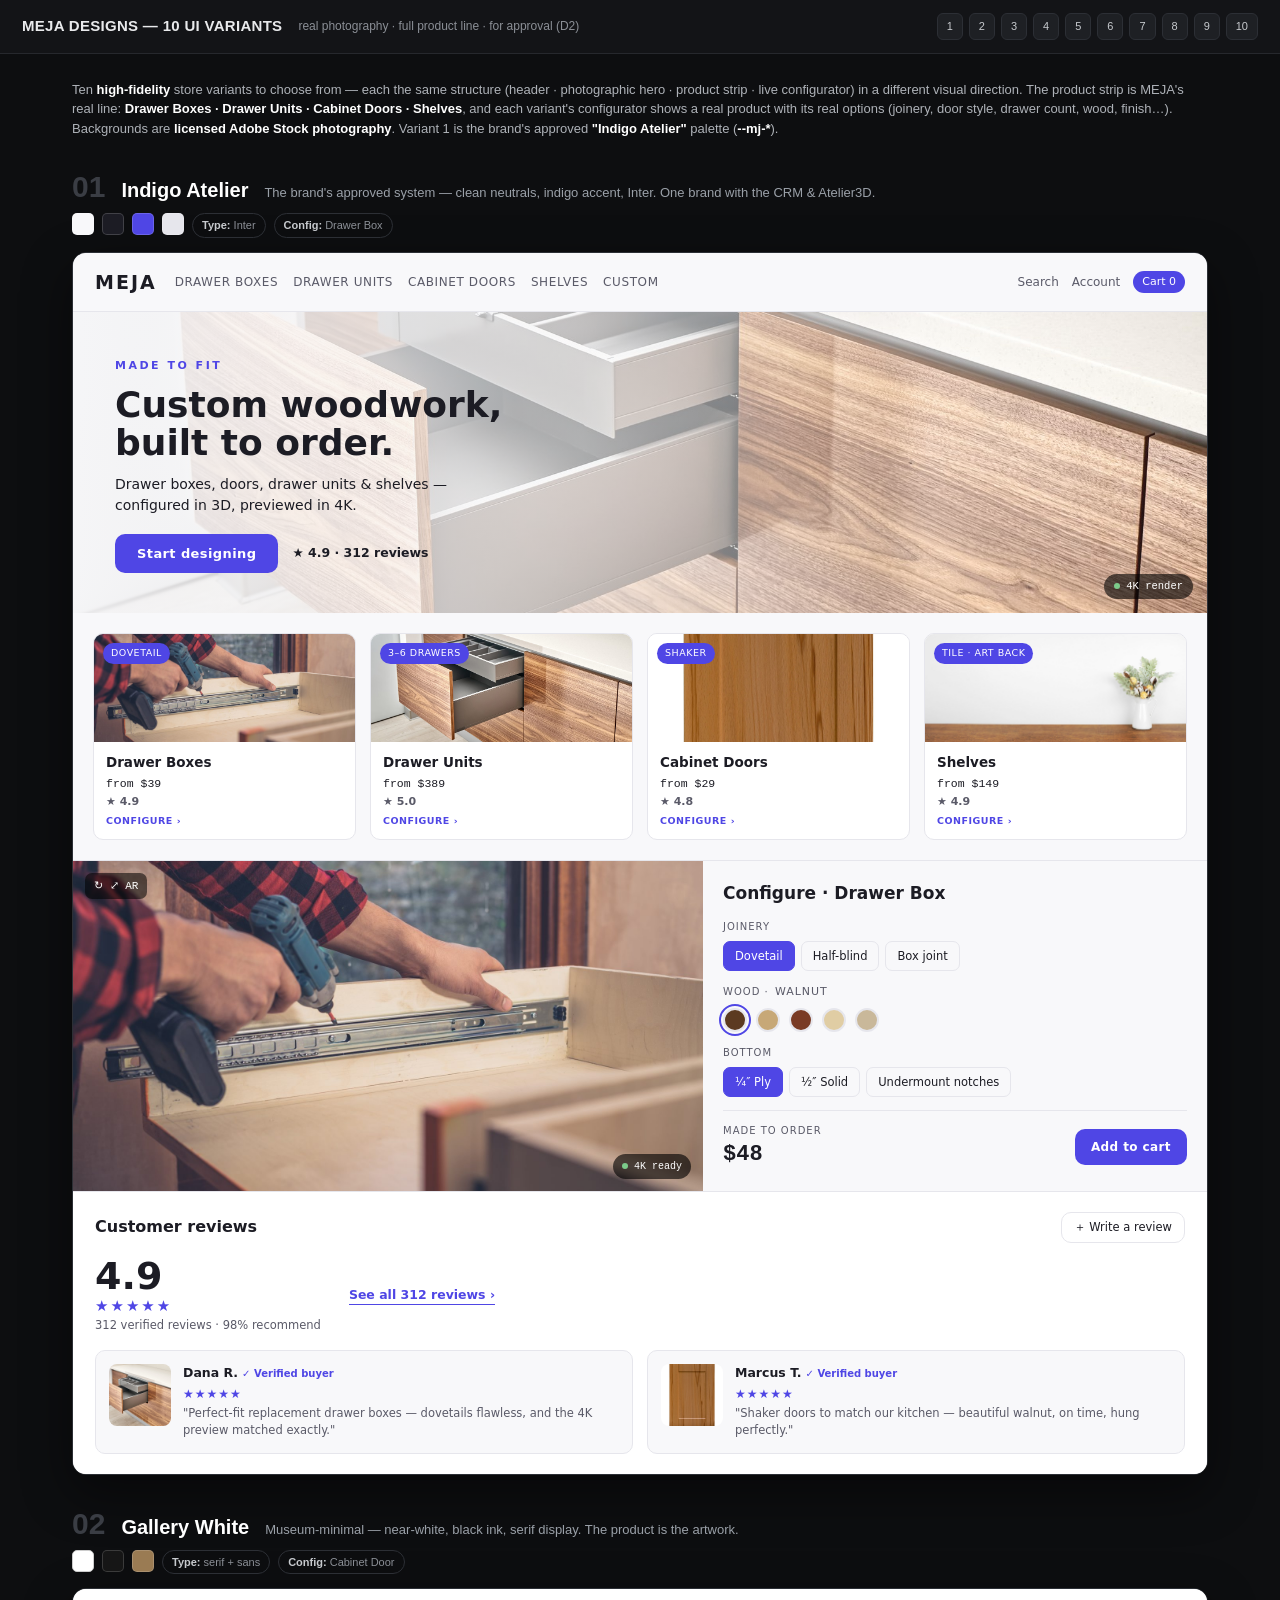
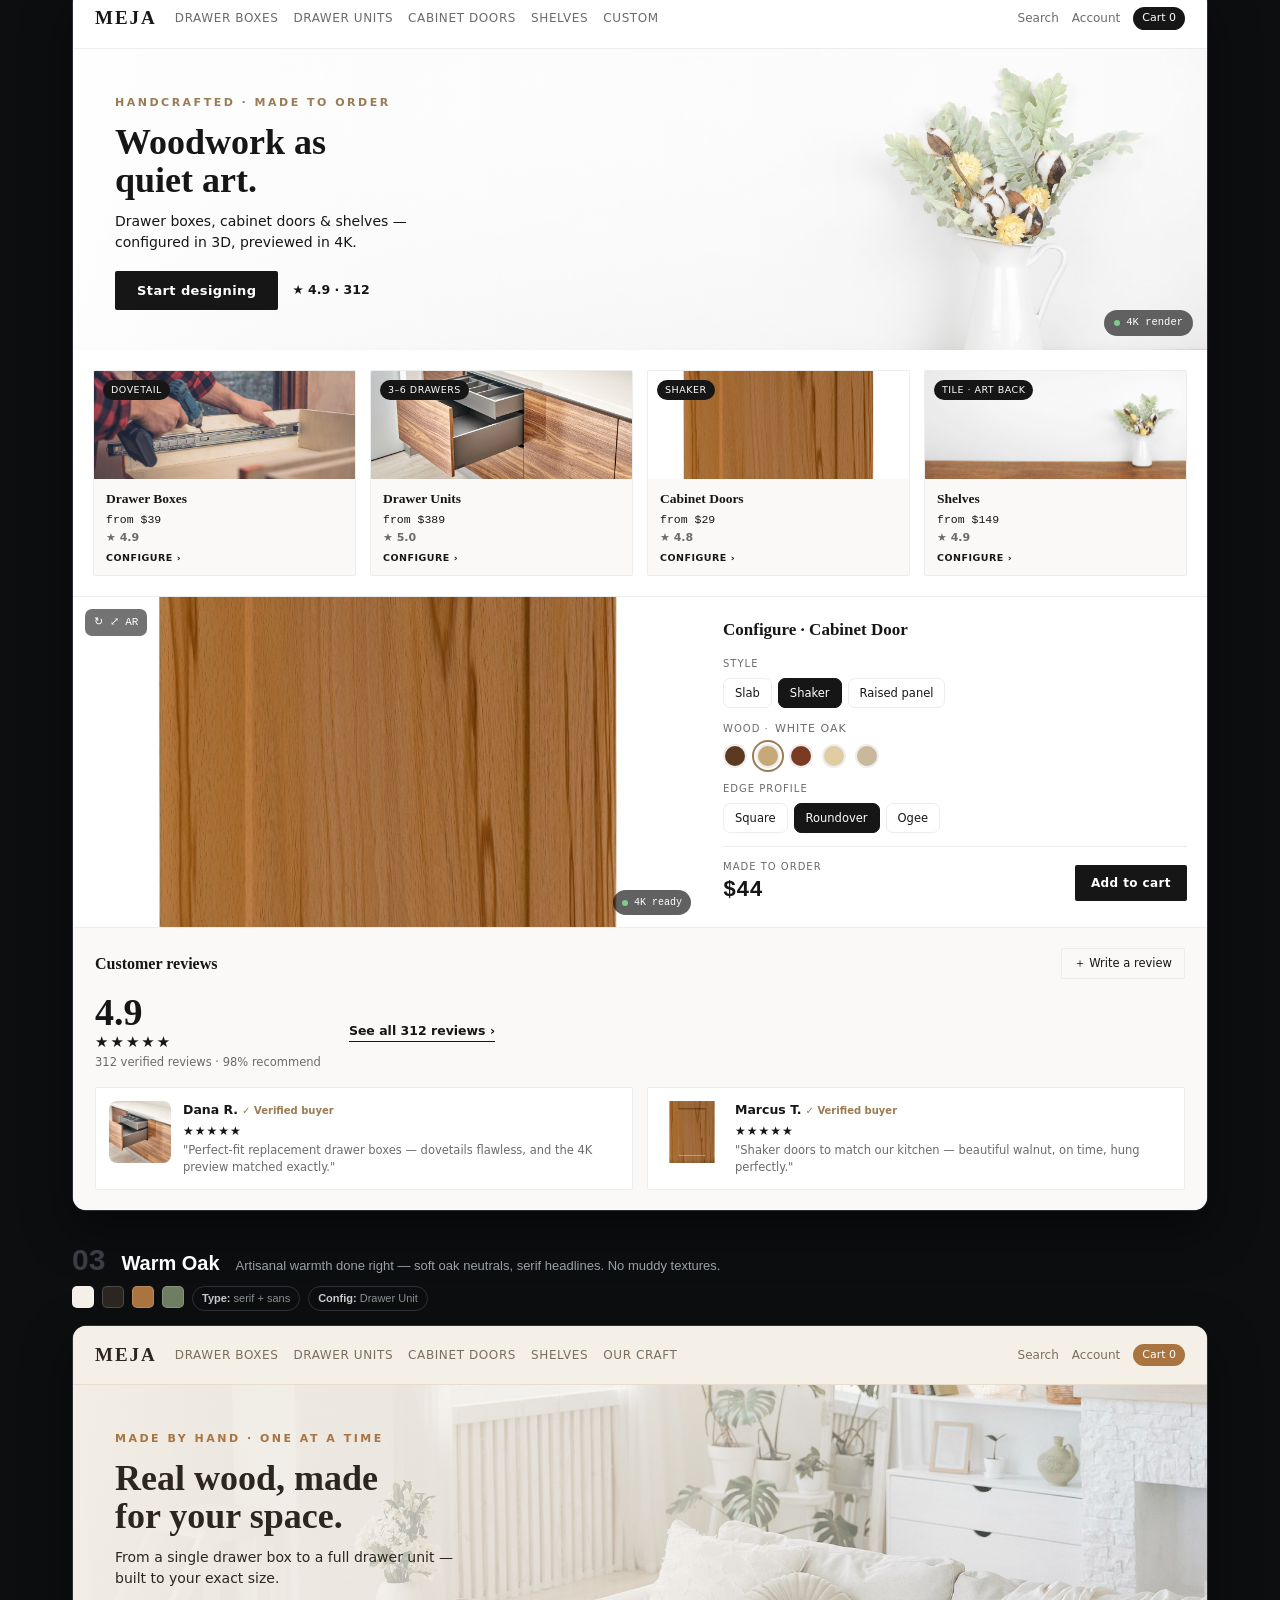
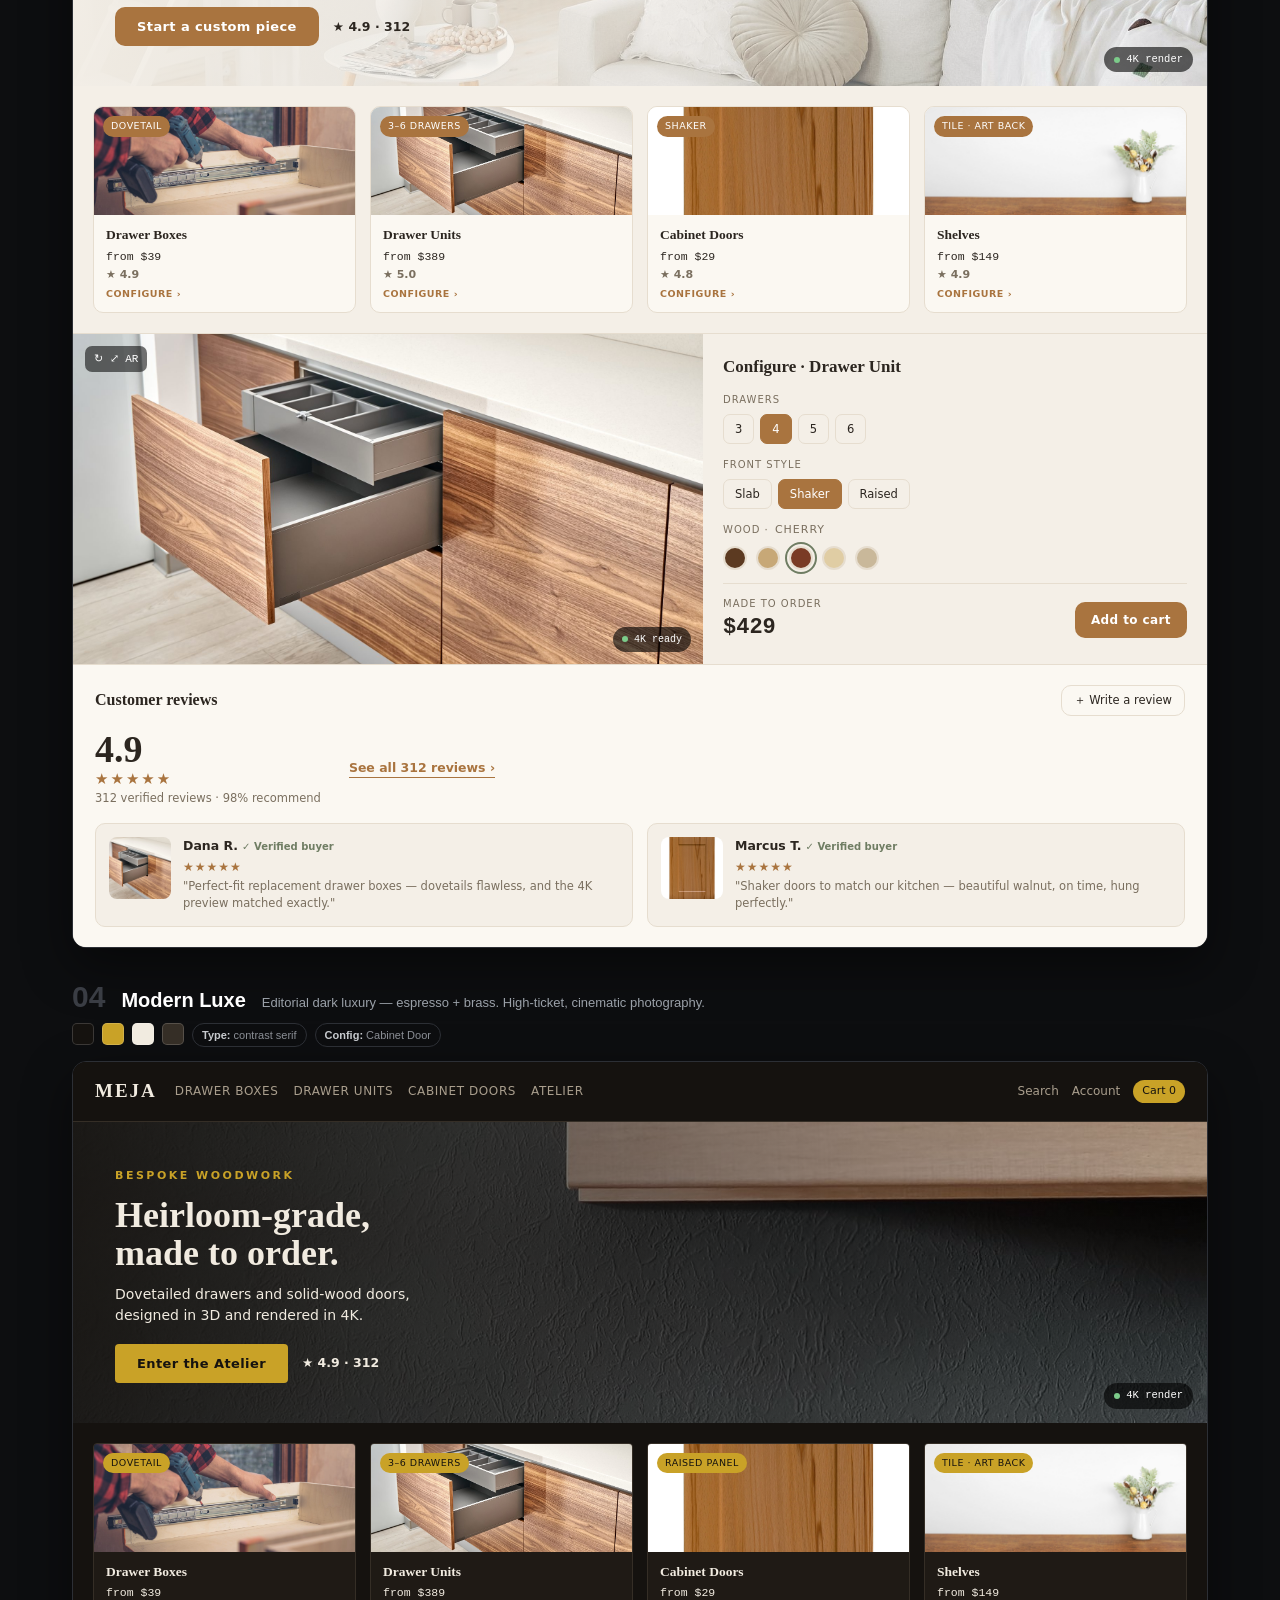
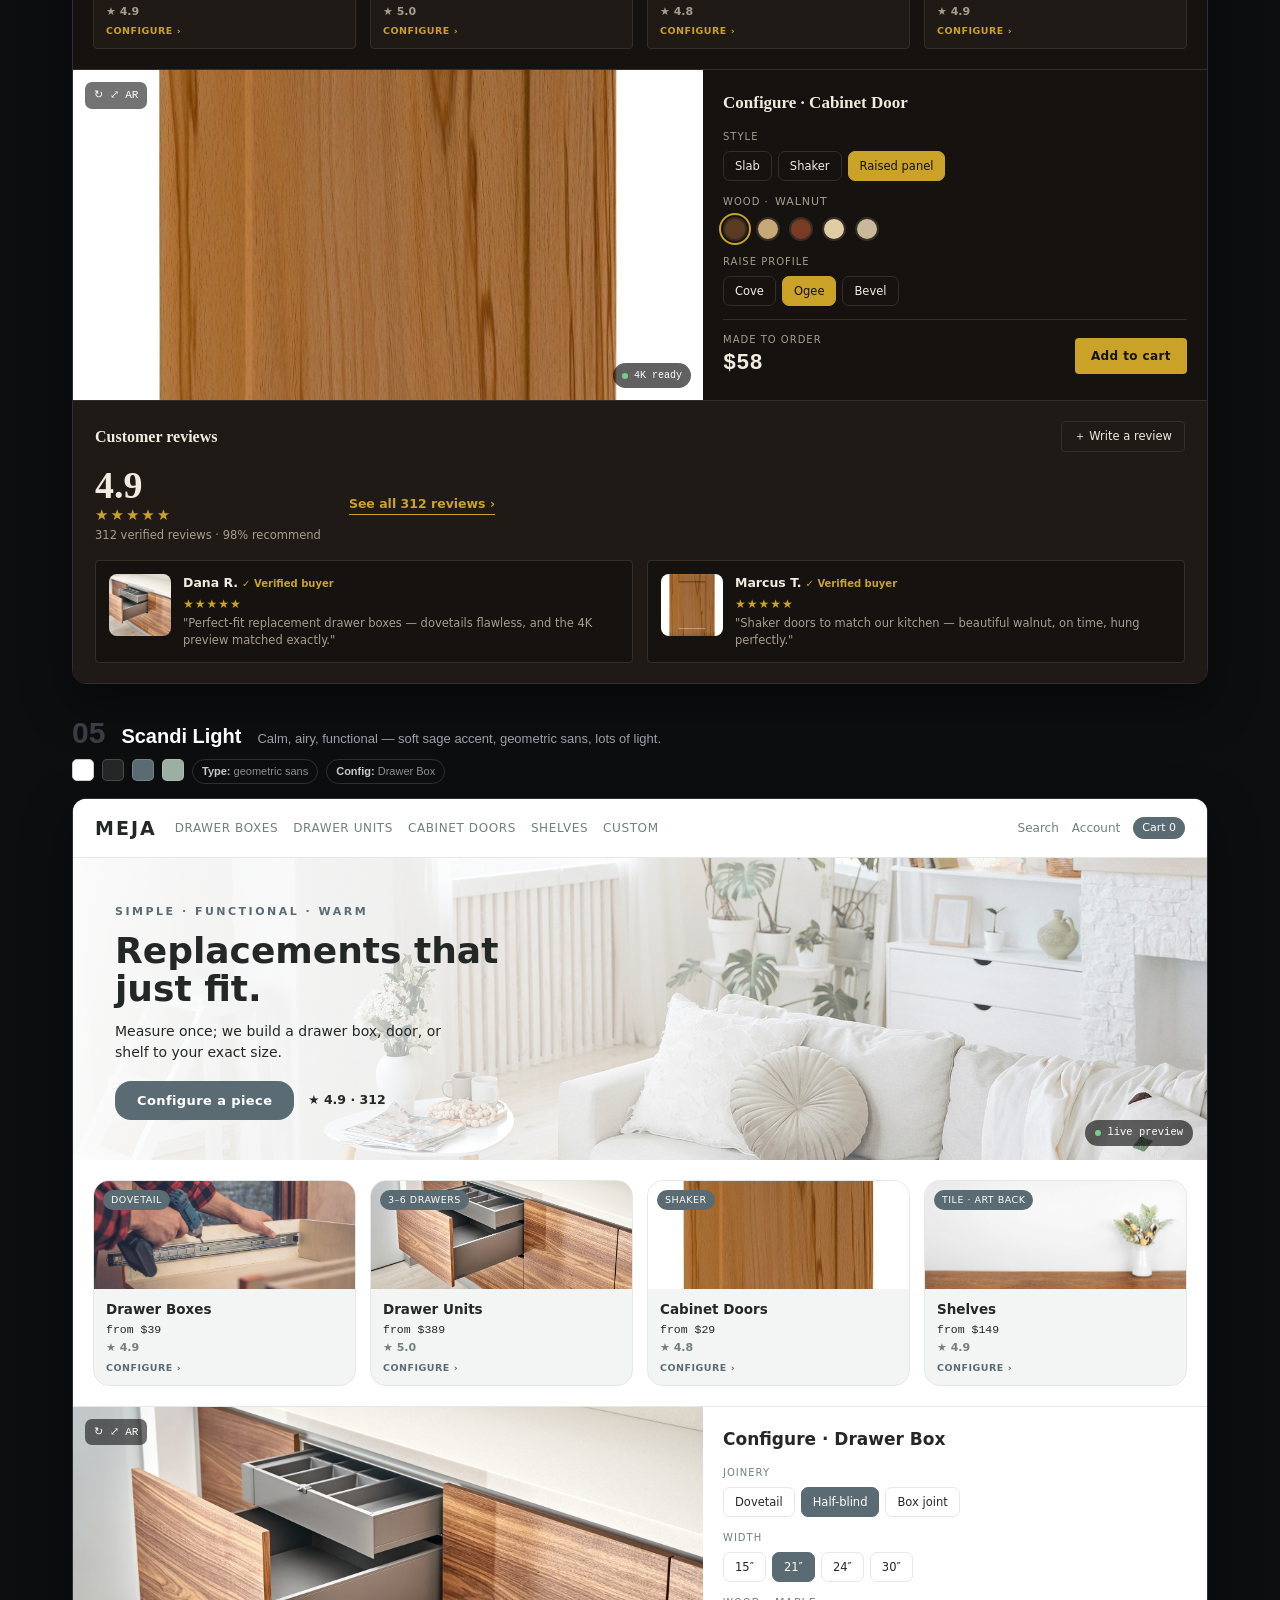
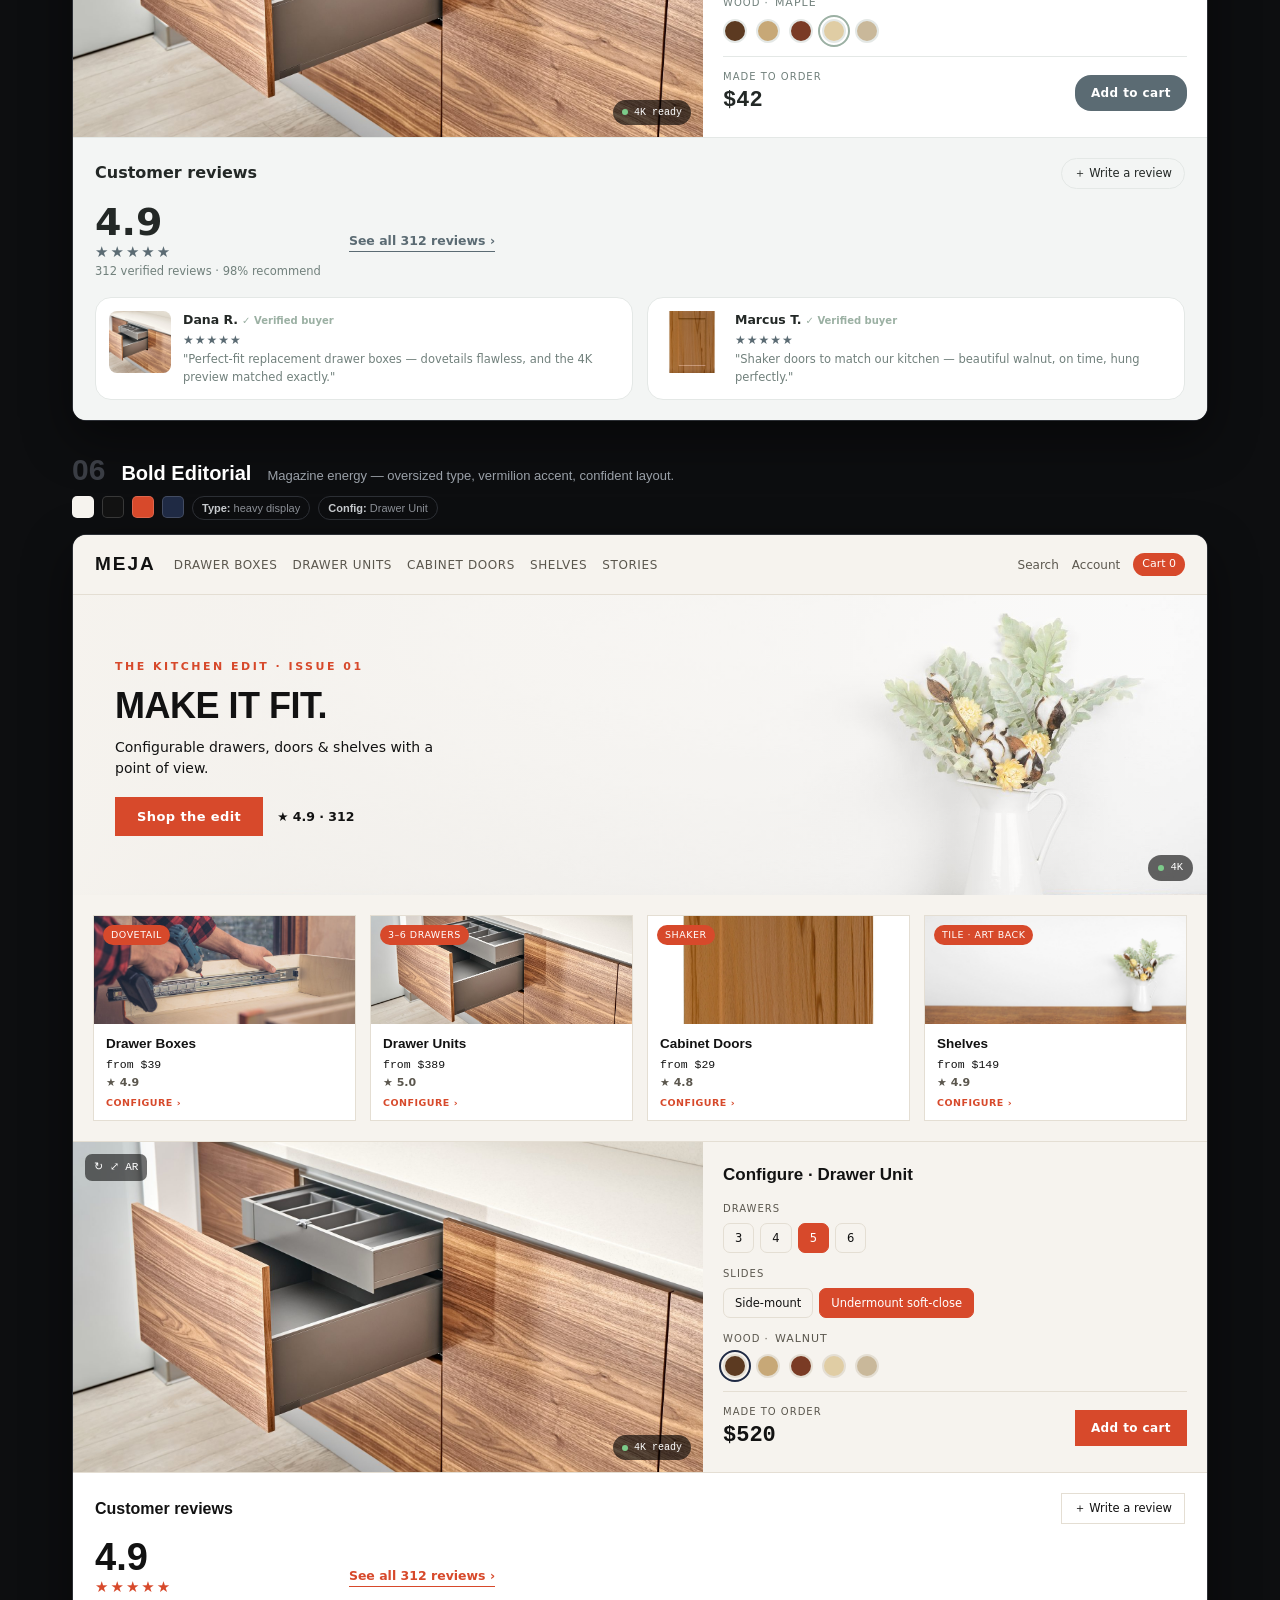
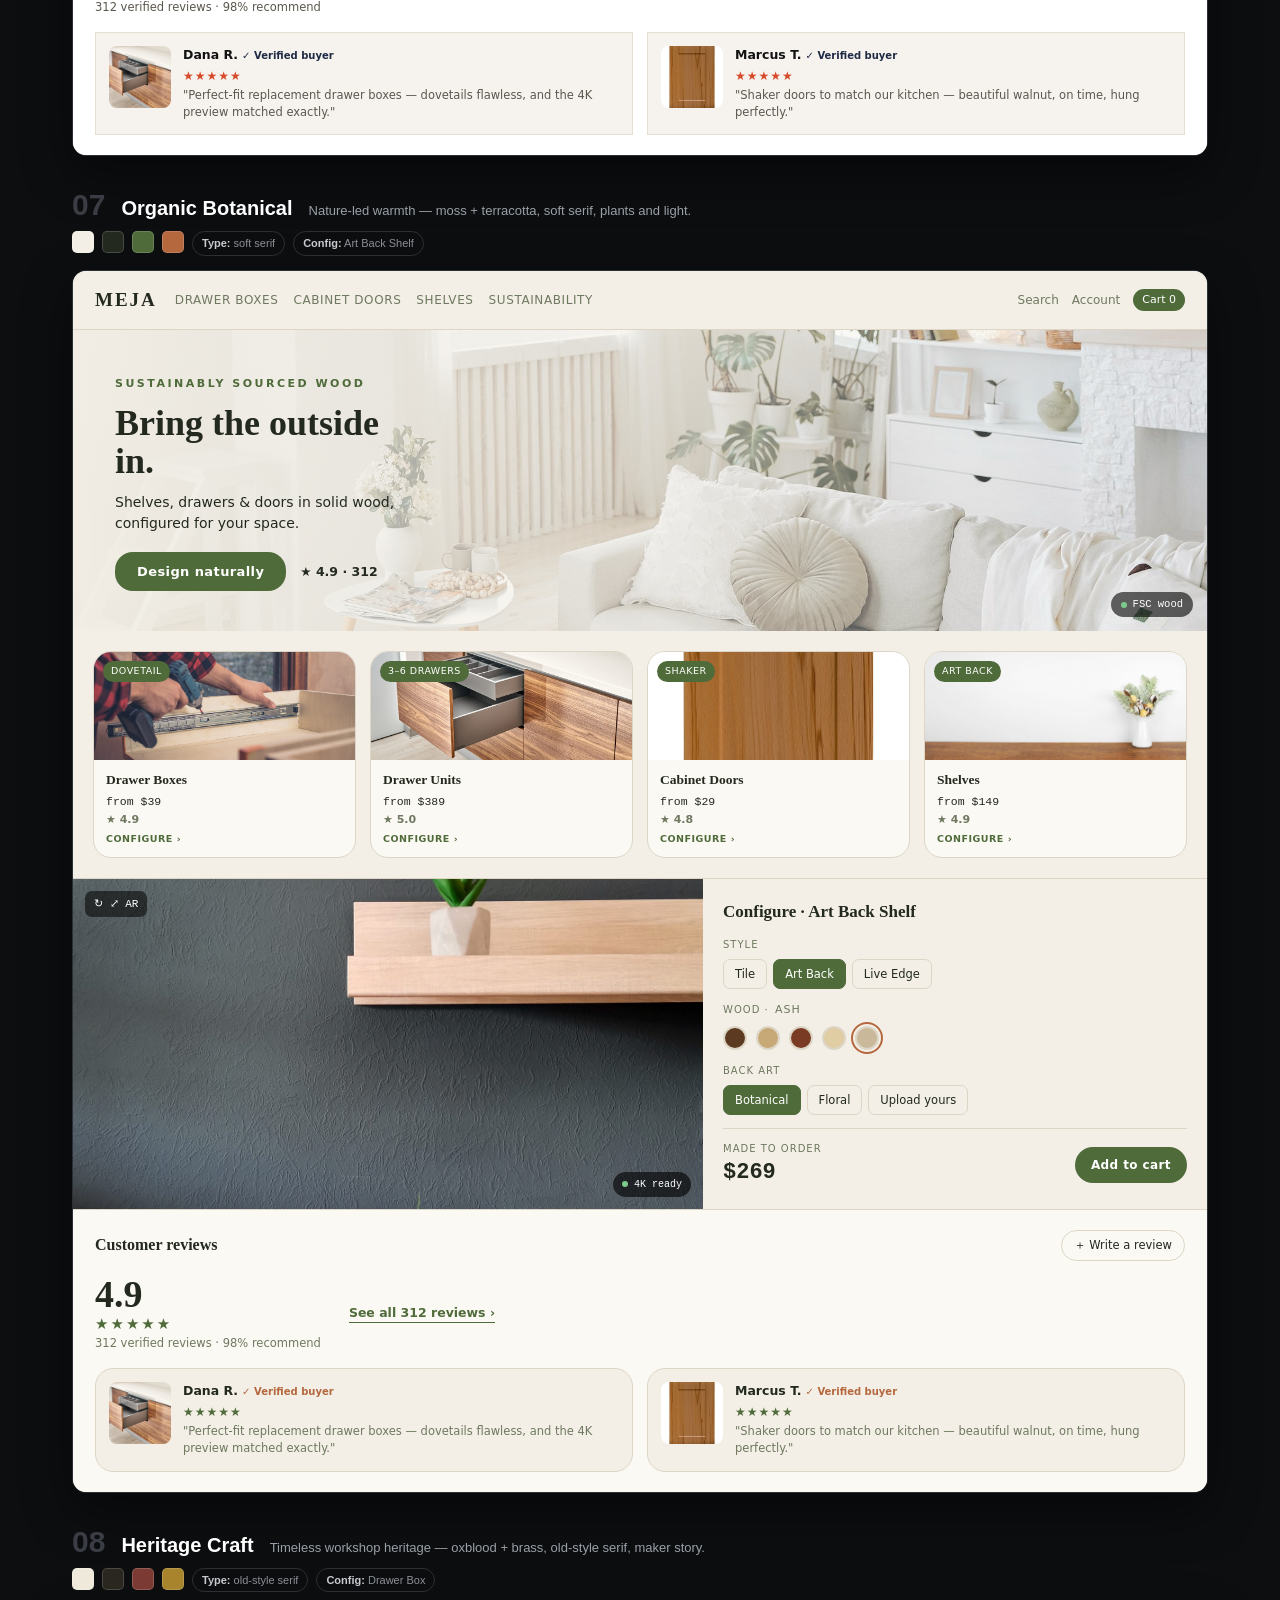
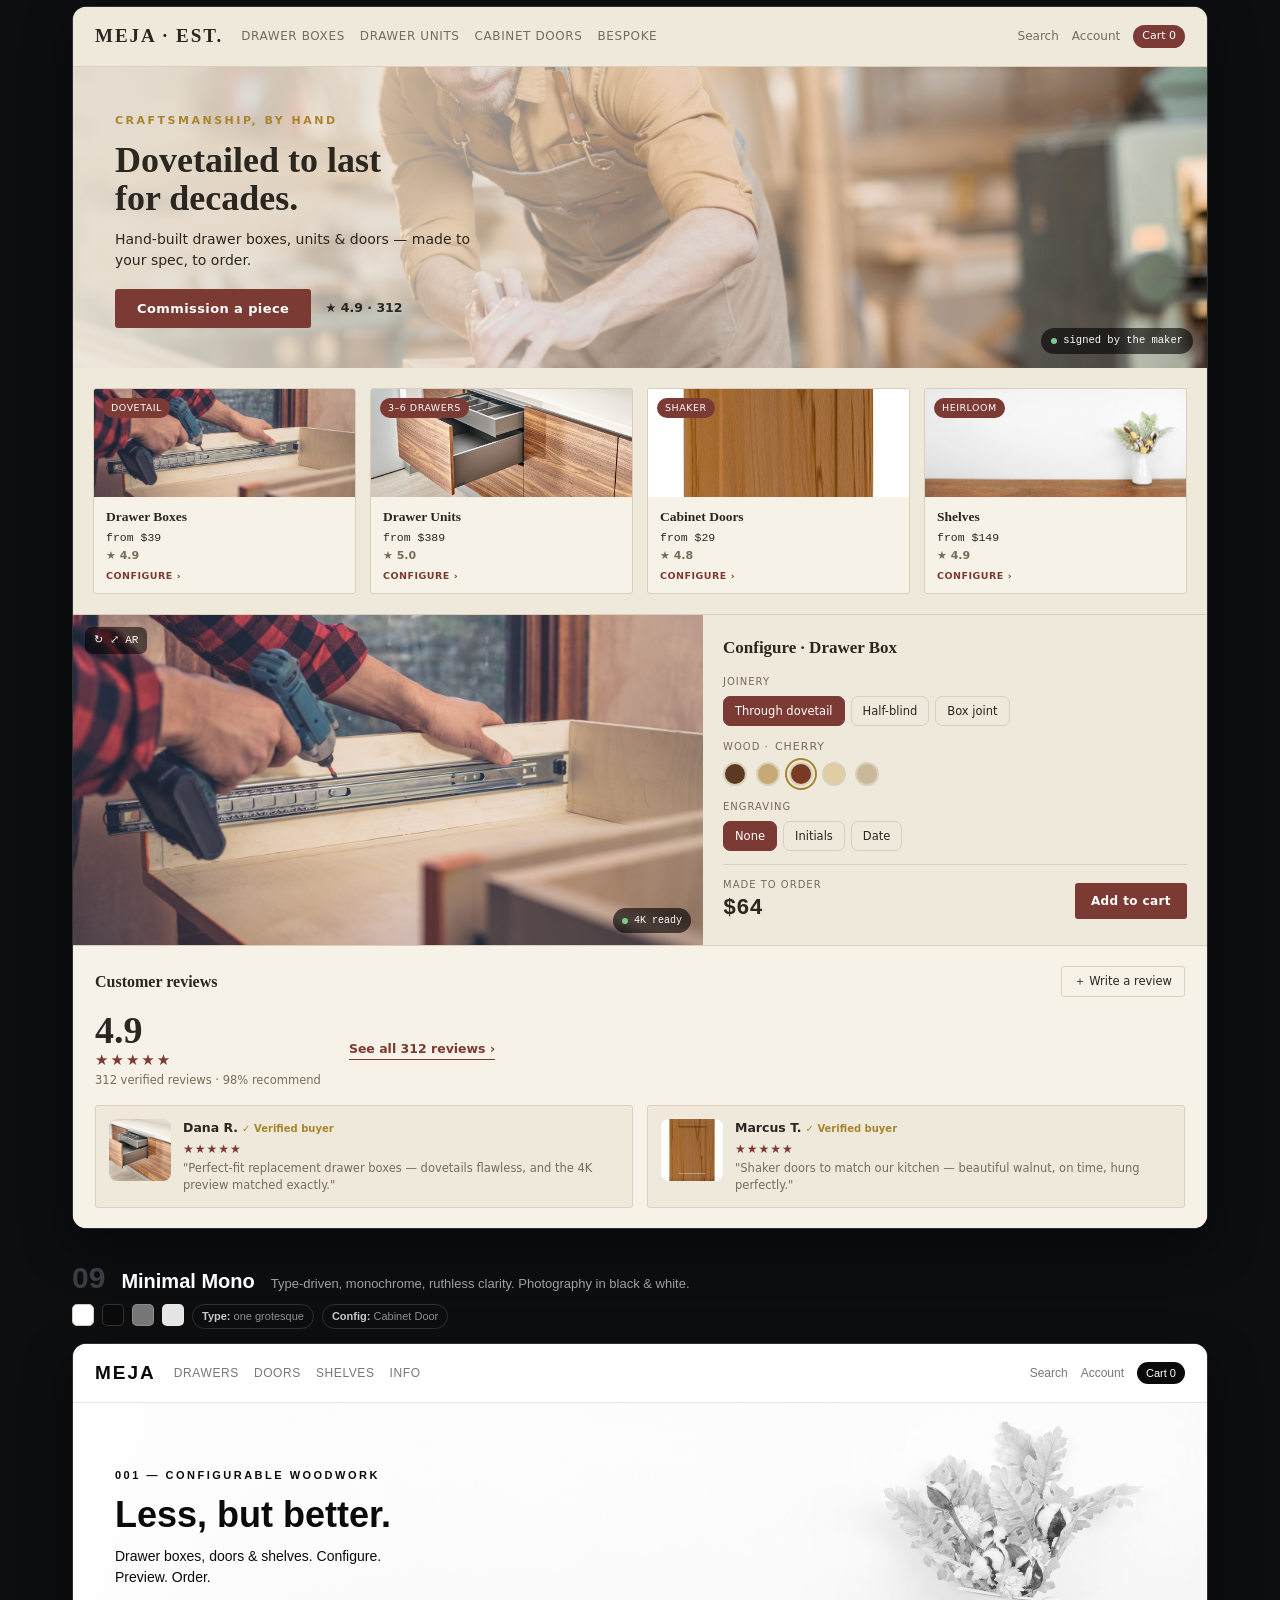
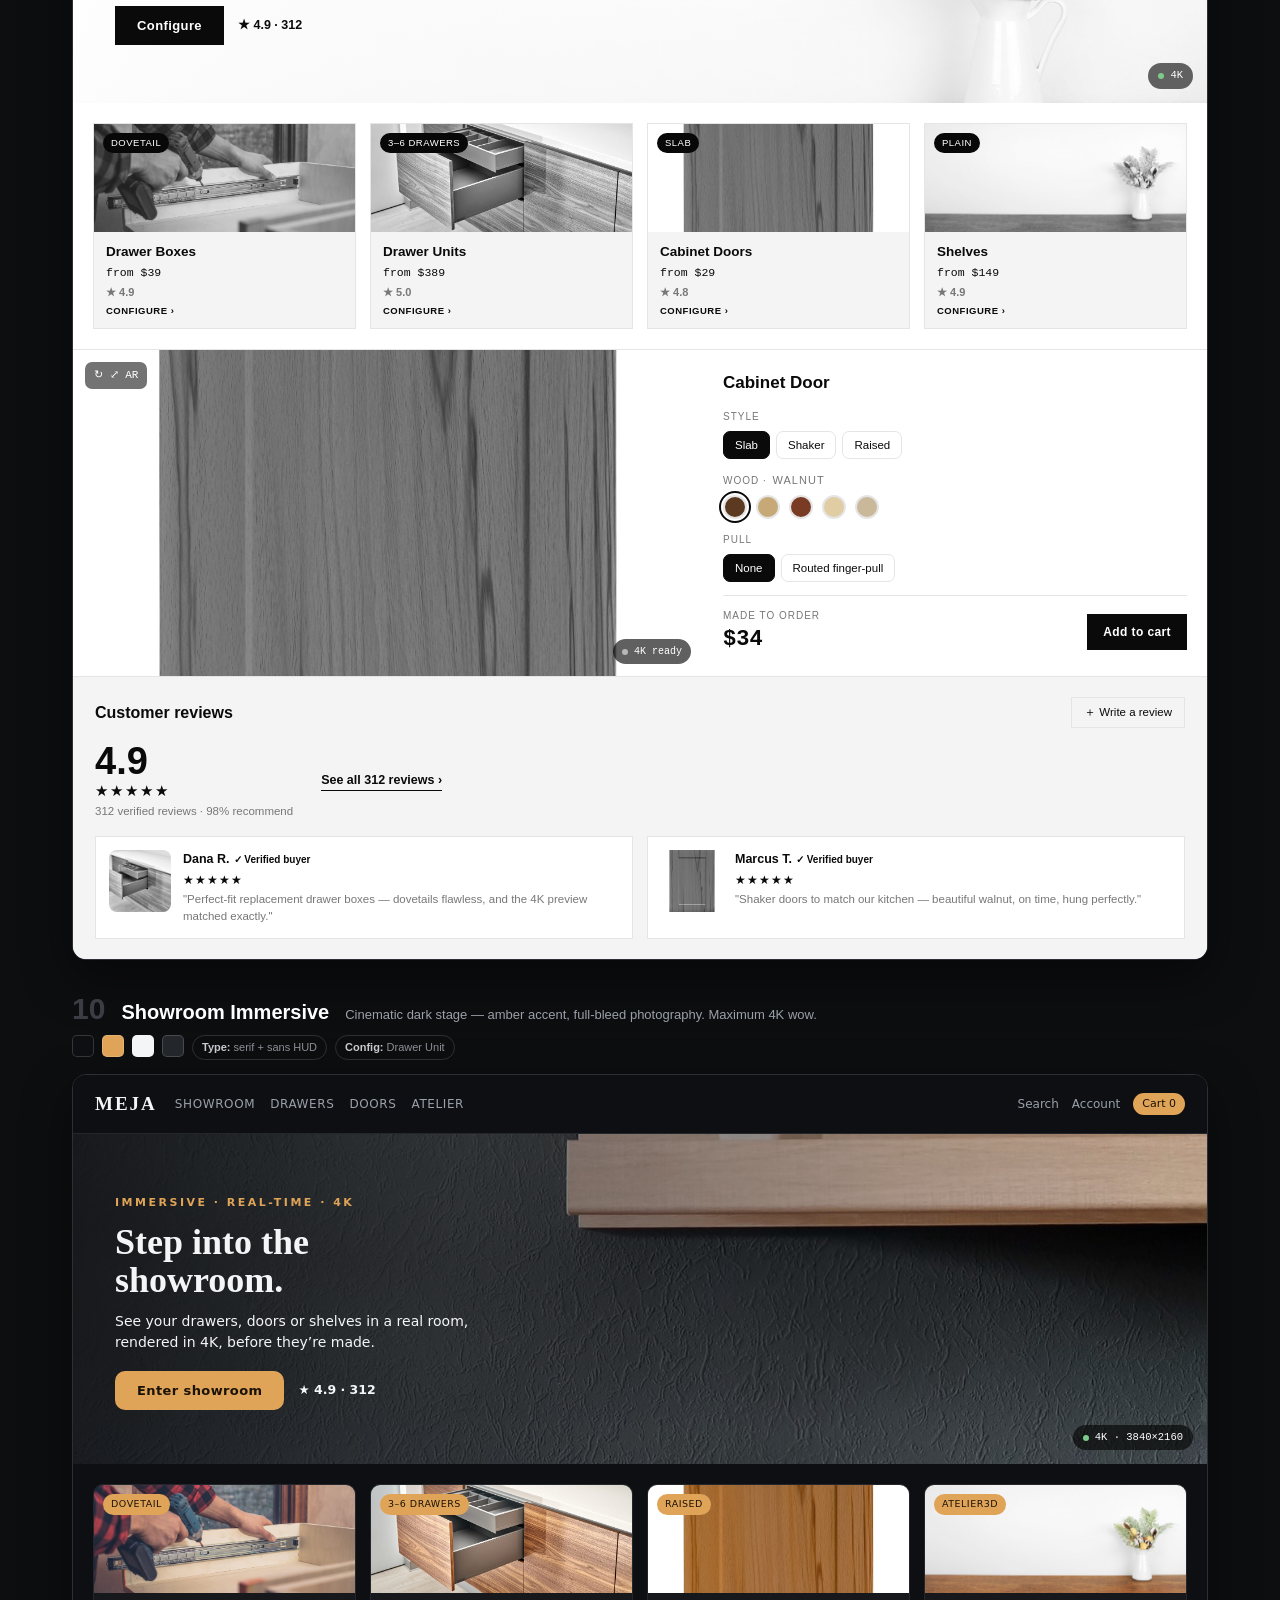
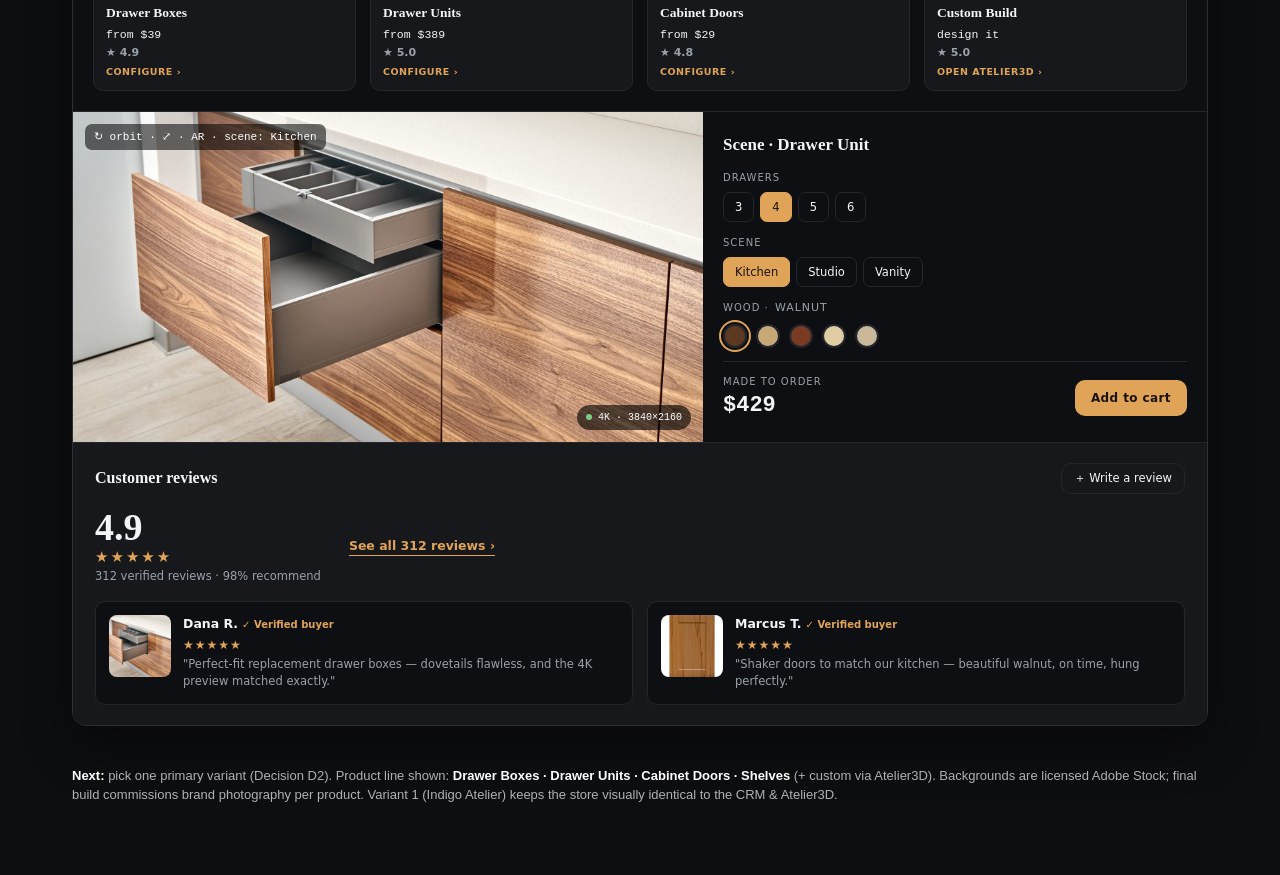
==== commit b7eacd74: "Remove review star histogram; add standalone modified variants 2 & 5 Per feedback (histogram crossed" ====
--- a/mockups/index.html
+++ b/mockups/index.html
@@ -113,6 +113,7 @@
   .rev-card .vb{font-size:10px;color:var(--accent);font-weight:600;margin-left:4px}
   .rev-card .rstars{color:var(--brand);font-size:12px;letter-spacing:1px;margin:2px 0}
   .rev-card p{font-size:11.5px;color:var(--muted);margin:2px 0 0}
+  .rev-all{font-size:12.5px;color:var(--brand);font-weight:600;border-bottom:1px solid var(--brand);align-self:center;cursor:pointer}
 
   /* ===================== THEMES ===================== */
   .t1{--bg:#f8f8fa;--surface:#fff;--ink:#1c1c24;--muted:#5a5a68;--line:#e6e6ec;--brand:#4f46e5;--brandink:#fff;--accent:#4f46e5;--radius:10px;--hero:url(stock/drawerunit.jpg);--view:url(stock/drawerbox.jpg)}
@@ -180,13 +181,7 @@
       <div class="rev-top"><h3>Customer reviews</h3><button class="rev-write">＋ Write a review</button></div>
       <div class="rev-head">
         <div class="rev-summary"><div class="big">4.9</div><div class="stars">★★★★★</div><div class="count">312 verified reviews · 98% recommend</div></div>
-        <div class="rev-hist">
-          <div class="row"><span>5★</span><span class="bar"><i style="width:86%"></i></span><span>86%</span></div>
-          <div class="row"><span>4★</span><span class="bar"><i style="width:10%"></i></span><span>10%</span></div>
-          <div class="row"><span>3★</span><span class="bar"><i style="width:3%"></i></span><span>3%</span></div>
-          <div class="row"><span>2★</span><span class="bar"><i style="width:1%"></i></span><span>1%</span></div>
-          <div class="row"><span>1★</span><span class="bar"><i style="width:0%"></i></span><span>0%</span></div>
-        </div>
+        <a class="rev-all">See all 312 reviews ›</a>
       </div>
       <div class="rev-cards">
         <div class="rev-card"><div class="ph" style="background-image:url(stock/drawerunit.jpg)"></div><div><div class="who">Dana R.<span class="vb">✓ Verified buyer</span></div><div class="rstars">★★★★★</div><p>"Perfect-fit replacement drawer boxes — dovetails flawless, and the 4K preview matched exactly."</p></div></div>
@@ -220,13 +215,7 @@
       <div class="rev-top"><h3>Customer reviews</h3><button class="rev-write">＋ Write a review</button></div>
       <div class="rev-head">
         <div class="rev-summary"><div class="big">4.9</div><div class="stars">★★★★★</div><div class="count">312 verified reviews · 98% recommend</div></div>
-        <div class="rev-hist">
-          <div class="row"><span>5★</span><span class="bar"><i style="width:86%"></i></span><span>86%</span></div>
-          <div class="row"><span>4★</span><span class="bar"><i style="width:10%"></i></span><span>10%</span></div>
-          <div class="row"><span>3★</span><span class="bar"><i style="width:3%"></i></span><span>3%</span></div>
-          <div class="row"><span>2★</span><span class="bar"><i style="width:1%"></i></span><span>1%</span></div>
-          <div class="row"><span>1★</span><span class="bar"><i style="width:0%"></i></span><span>0%</span></div>
-        </div>
+        <a class="rev-all">See all 312 reviews ›</a>
       </div>
       <div class="rev-cards">
         <div class="rev-card"><div class="ph" style="background-image:url(stock/drawerunit.jpg)"></div><div><div class="who">Dana R.<span class="vb">✓ Verified buyer</span></div><div class="rstars">★★★★★</div><p>"Perfect-fit replacement drawer boxes — dovetails flawless, and the 4K preview matched exactly."</p></div></div>
@@ -260,13 +249,7 @@
       <div class="rev-top"><h3>Customer reviews</h3><button class="rev-write">＋ Write a review</button></div>
       <div class="rev-head">
         <div class="rev-summary"><div class="big">4.9</div><div class="stars">★★★★★</div><div class="count">312 verified reviews · 98% recommend</div></div>
-        <div class="rev-hist">
-          <div class="row"><span>5★</span><span class="bar"><i style="width:86%"></i></span><span>86%</span></div>
-          <div class="row"><span>4★</span><span class="bar"><i style="width:10%"></i></span><span>10%</span></div>
-          <div class="row"><span>3★</span><span class="bar"><i style="width:3%"></i></span><span>3%</span></div>
-          <div class="row"><span>2★</span><span class="bar"><i style="width:1%"></i></span><span>1%</span></div>
-          <div class="row"><span>1★</span><span class="bar"><i style="width:0%"></i></span><span>0%</span></div>
-        </div>
+        <a class="rev-all">See all 312 reviews ›</a>
       </div>
       <div class="rev-cards">
         <div class="rev-card"><div class="ph" style="background-image:url(stock/drawerunit.jpg)"></div><div><div class="who">Dana R.<span class="vb">✓ Verified buyer</span></div><div class="rstars">★★★★★</div><p>"Perfect-fit replacement drawer boxes — dovetails flawless, and the 4K preview matched exactly."</p></div></div>
@@ -300,13 +283,7 @@
       <div class="rev-top"><h3>Customer reviews</h3><button class="rev-write">＋ Write a review</button></div>
       <div class="rev-head">
         <div class="rev-summary"><div class="big">4.9</div><div class="stars">★★★★★</div><div class="count">312 verified reviews · 98% recommend</div></div>
-        <div class="rev-hist">
-          <div class="row"><span>5★</span><span class="bar"><i style="width:86%"></i></span><span>86%</span></div>
-          <div class="row"><span>4★</span><span class="bar"><i style="width:10%"></i></span><span>10%</span></div>
-          <div class="row"><span>3★</span><span class="bar"><i style="width:3%"></i></span><span>3%</span></div>
-          <div class="row"><span>2★</span><span class="bar"><i style="width:1%"></i></span><span>1%</span></div>
-          <div class="row"><span>1★</span><span class="bar"><i style="width:0%"></i></span><span>0%</span></div>
-        </div>
+        <a class="rev-all">See all 312 reviews ›</a>
       </div>
       <div class="rev-cards">
         <div class="rev-card"><div class="ph" style="background-image:url(stock/drawerunit.jpg)"></div><div><div class="who">Dana R.<span class="vb">✓ Verified buyer</span></div><div class="rstars">★★★★★</div><p>"Perfect-fit replacement drawer boxes — dovetails flawless, and the 4K preview matched exactly."</p></div></div>
@@ -340,13 +317,7 @@
       <div class="rev-top"><h3>Customer reviews</h3><button class="rev-write">＋ Write a review</button></div>
       <div class="rev-head">
         <div class="rev-summary"><div class="big">4.9</div><div class="stars">★★★★★</div><div class="count">312 verified reviews · 98% recommend</div></div>
-        <div class="rev-hist">
-          <div class="row"><span>5★</span><span class="bar"><i style="width:86%"></i></span><span>86%</span></div>
-          <div class="row"><span>4★</span><span class="bar"><i style="width:10%"></i></span><span>10%</span></div>
-          <div class="row"><span>3★</span><span class="bar"><i style="width:3%"></i></span><span>3%</span></div>
-          <div class="row"><span>2★</span><span class="bar"><i style="width:1%"></i></span><span>1%</span></div>
-          <div class="row"><span>1★</span><span class="bar"><i style="width:0%"></i></span><span>0%</span></div>
-        </div>
+        <a class="rev-all">See all 312 reviews ›</a>
       </div>
       <div class="rev-cards">
         <div class="rev-card"><div class="ph" style="background-image:url(stock/drawerunit.jpg)"></div><div><div class="who">Dana R.<span class="vb">✓ Verified buyer</span></div><div class="rstars">★★★★★</div><p>"Perfect-fit replacement drawer boxes — dovetails flawless, and the 4K preview matched exactly."</p></div></div>
@@ -380,13 +351,7 @@
       <div class="rev-top"><h3>Customer reviews</h3><button class="rev-write">＋ Write a review</button></div>
       <div class="rev-head">
         <div class="rev-summary"><div class="big">4.9</div><div class="stars">★★★★★</div><div class="count">312 verified reviews · 98% recommend</div></div>
-        <div class="rev-hist">
-          <div class="row"><span>5★</span><span class="bar"><i style="width:86%"></i></span><span>86%</span></div>
-          <div class="row"><span>4★</span><span class="bar"><i style="width:10%"></i></span><span>10%</span></div>
-          <div class="row"><span>3★</span><span class="bar"><i style="width:3%"></i></span><span>3%</span></div>
-          <div class="row"><span>2★</span><span class="bar"><i style="width:1%"></i></span><span>1%</span></div>
-          <div class="row"><span>1★</span><span class="bar"><i style="width:0%"></i></span><span>0%</span></div>
-        </div>
+        <a class="rev-all">See all 312 reviews ›</a>
       </div>
       <div class="rev-cards">
         <div class="rev-card"><div class="ph" style="background-image:url(stock/drawerunit.jpg)"></div><div><div class="who">Dana R.<span class="vb">✓ Verified buyer</span></div><div class="rstars">★★★★★</div><p>"Perfect-fit replacement drawer boxes — dovetails flawless, and the 4K preview matched exactly."</p></div></div>
@@ -420,13 +385,7 @@
       <div class="rev-top"><h3>Customer reviews</h3><button class="rev-write">＋ Write a review</button></div>
       <div class="rev-head">
         <div class="rev-summary"><div class="big">4.9</div><div class="stars">★★★★★</div><div class="count">312 verified reviews · 98% recommend</div></div>
-        <div class="rev-hist">
-          <div class="row"><span>5★</span><span class="bar"><i style="width:86%"></i></span><span>86%</span></div>
-          <div class="row"><span>4★</span><span class="bar"><i style="width:10%"></i></span><span>10%</span></div>
-          <div class="row"><span>3★</span><span class="bar"><i style="width:3%"></i></span><span>3%</span></div>
-          <div class="row"><span>2★</span><span class="bar"><i style="width:1%"></i></span><span>1%</span></div>
-          <div class="row"><span>1★</span><span class="bar"><i style="width:0%"></i></span><span>0%</span></div>
-        </div>
+        <a class="rev-all">See all 312 reviews ›</a>
       </div>
       <div class="rev-cards">
         <div class="rev-card"><div class="ph" style="background-image:url(stock/drawerunit.jpg)"></div><div><div class="who">Dana R.<span class="vb">✓ Verified buyer</span></div><div class="rstars">★★★★★</div><p>"Perfect-fit replacement drawer boxes — dovetails flawless, and the 4K preview matched exactly."</p></div></div>
@@ -460,13 +419,7 @@
       <div class="rev-top"><h3>Customer reviews</h3><button class="rev-write">＋ Write a review</button></div>
       <div class="rev-head">
         <div class="rev-summary"><div class="big">4.9</div><div class="stars">★★★★★</div><div class="count">312 verified reviews · 98% recommend</div></div>
-        <div class="rev-hist">
-          <div class="row"><span>5★</span><span class="bar"><i style="width:86%"></i></span><span>86%</span></div>
-          <div class="row"><span>4★</span><span class="bar"><i style="width:10%"></i></span><span>10%</span></div>
-          <div class="row"><span>3★</span><span class="bar"><i style="width:3%"></i></span><span>3%</span></div>
-          <div class="row"><span>2★</span><span class="bar"><i style="width:1%"></i></span><span>1%</span></div>
-          <div class="row"><span>1★</span><span class="bar"><i style="width:0%"></i></span><span>0%</span></div>
-        </div>
+        <a class="rev-all">See all 312 reviews ›</a>
       </div>
       <div class="rev-cards">
         <div class="rev-card"><div class="ph" style="background-image:url(stock/drawerunit.jpg)"></div><div><div class="who">Dana R.<span class="vb">✓ Verified buyer</span></div><div class="rstars">★★★★★</div><p>"Perfect-fit replacement drawer boxes — dovetails flawless, and the 4K preview matched exactly."</p></div></div>
@@ -500,13 +453,7 @@
       <div class="rev-top"><h3>Customer reviews</h3><button class="rev-write">＋ Write a review</button></div>
       <div class="rev-head">
         <div class="rev-summary"><div class="big">4.9</div><div class="stars">★★★★★</div><div class="count">312 verified reviews · 98% recommend</div></div>
-        <div class="rev-hist">
-          <div class="row"><span>5★</span><span class="bar"><i style="width:86%"></i></span><span>86%</span></div>
-          <div class="row"><span>4★</span><span class="bar"><i style="width:10%"></i></span><span>10%</span></div>
-          <div class="row"><span>3★</span><span class="bar"><i style="width:3%"></i></span><span>3%</span></div>
-          <div class="row"><span>2★</span><span class="bar"><i style="width:1%"></i></span><span>1%</span></div>
-          <div class="row"><span>1★</span><span class="bar"><i style="width:0%"></i></span><span>0%</span></div>
-        </div>
+        <a class="rev-all">See all 312 reviews ›</a>
       </div>
       <div class="rev-cards">
         <div class="rev-card"><div class="ph" style="background-image:url(stock/drawerunit.jpg)"></div><div><div class="who">Dana R.<span class="vb">✓ Verified buyer</span></div><div class="rstars">★★★★★</div><p>"Perfect-fit replacement drawer boxes — dovetails flawless, and the 4K preview matched exactly."</p></div></div>
@@ -540,13 +487,7 @@
       <div class="rev-top"><h3>Customer reviews</h3><button class="rev-write">＋ Write a review</button></div>
       <div class="rev-head">
         <div class="rev-summary"><div class="big">4.9</div><div class="stars">★★★★★</div><div class="count">312 verified reviews · 98% recommend</div></div>
-        <div class="rev-hist">
-          <div class="row"><span>5★</span><span class="bar"><i style="width:86%"></i></span><span>86%</span></div>
-          <div class="row"><span>4★</span><span class="bar"><i style="width:10%"></i></span><span>10%</span></div>
-          <div class="row"><span>3★</span><span class="bar"><i style="width:3%"></i></span><span>3%</span></div>
-          <div class="row"><span>2★</span><span class="bar"><i style="width:1%"></i></span><span>1%</span></div>
-          <div class="row"><span>1★</span><span class="bar"><i style="width:0%"></i></span><span>0%</span></div>
-        </div>
+        <a class="rev-all">See all 312 reviews ›</a>
       </div>
       <div class="rev-cards">
         <div class="rev-card"><div class="ph" style="background-image:url(stock/drawerunit.jpg)"></div><div><div class="who">Dana R.<span class="vb">✓ Verified buyer</span></div><div class="rstars">★★★★★</div><p>"Perfect-fit replacement drawer boxes — dovetails flawless, and the 4K preview matched exactly."</p></div></div>
